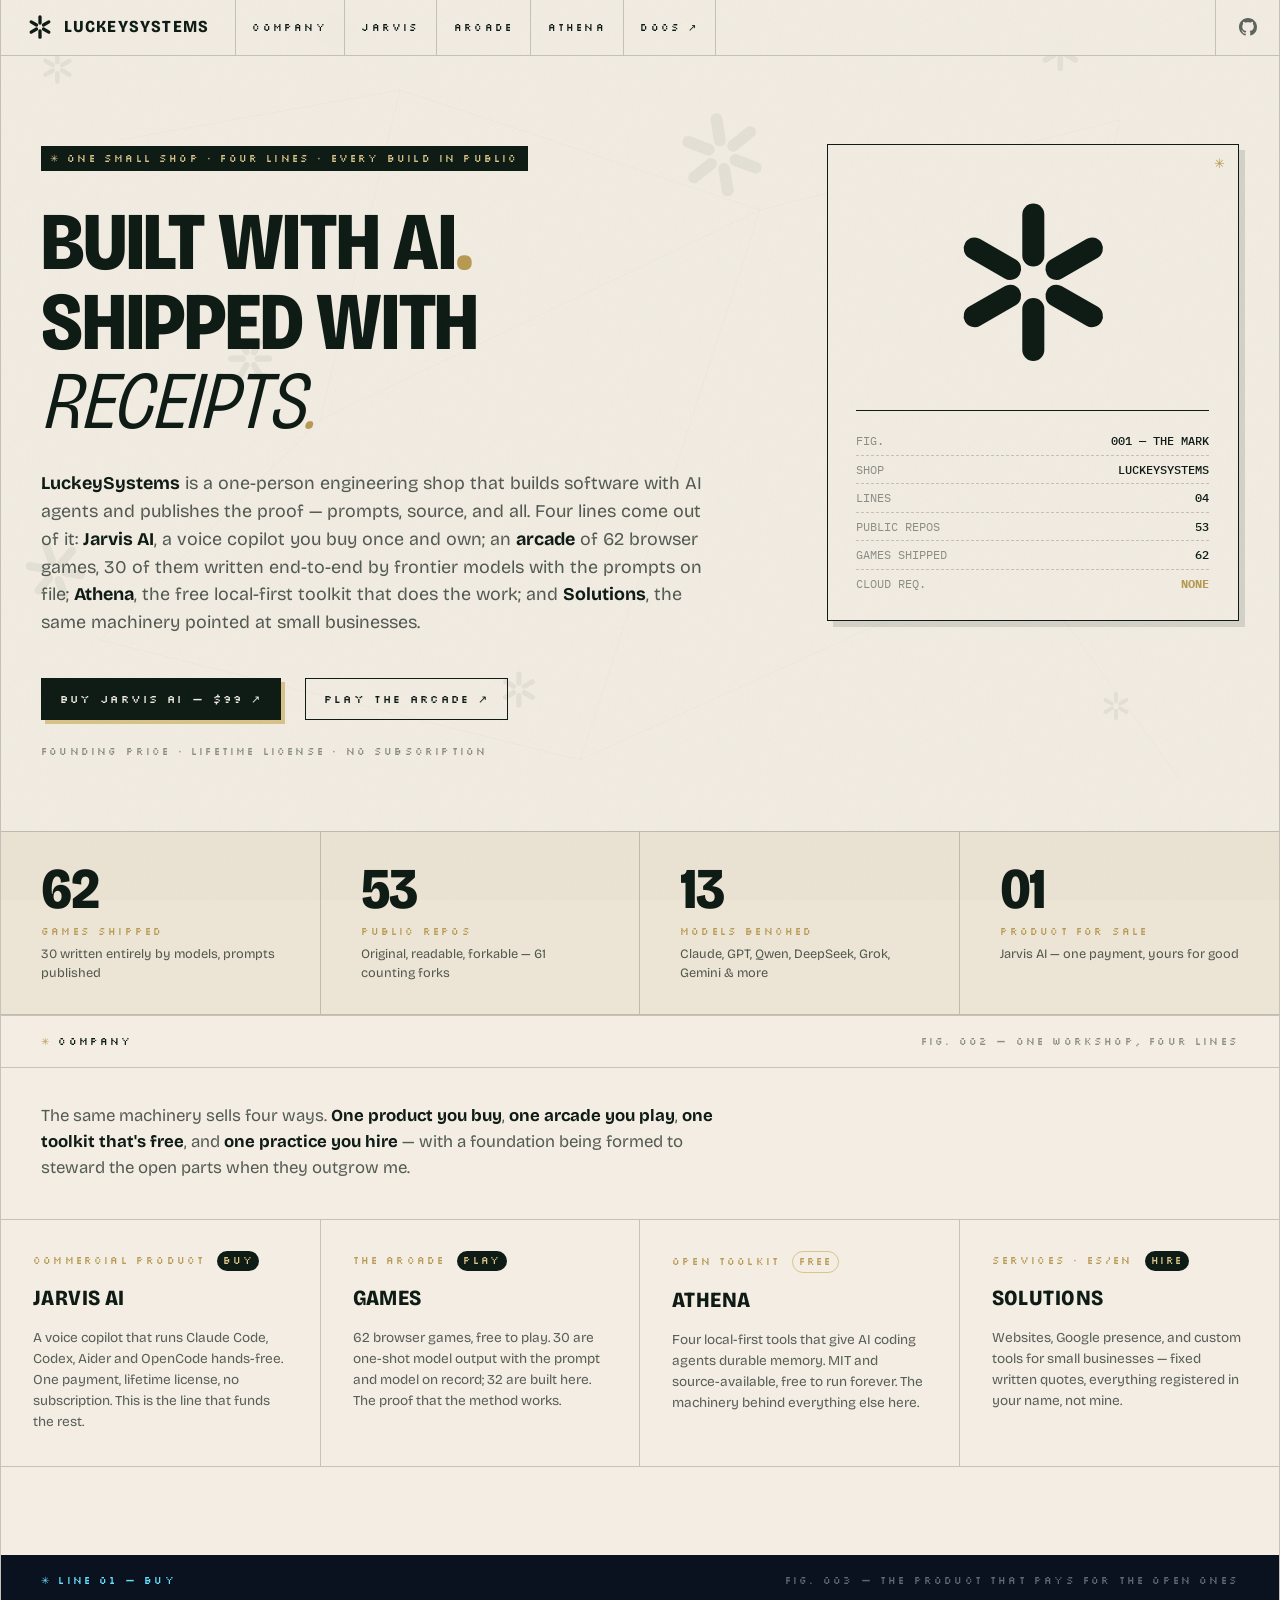
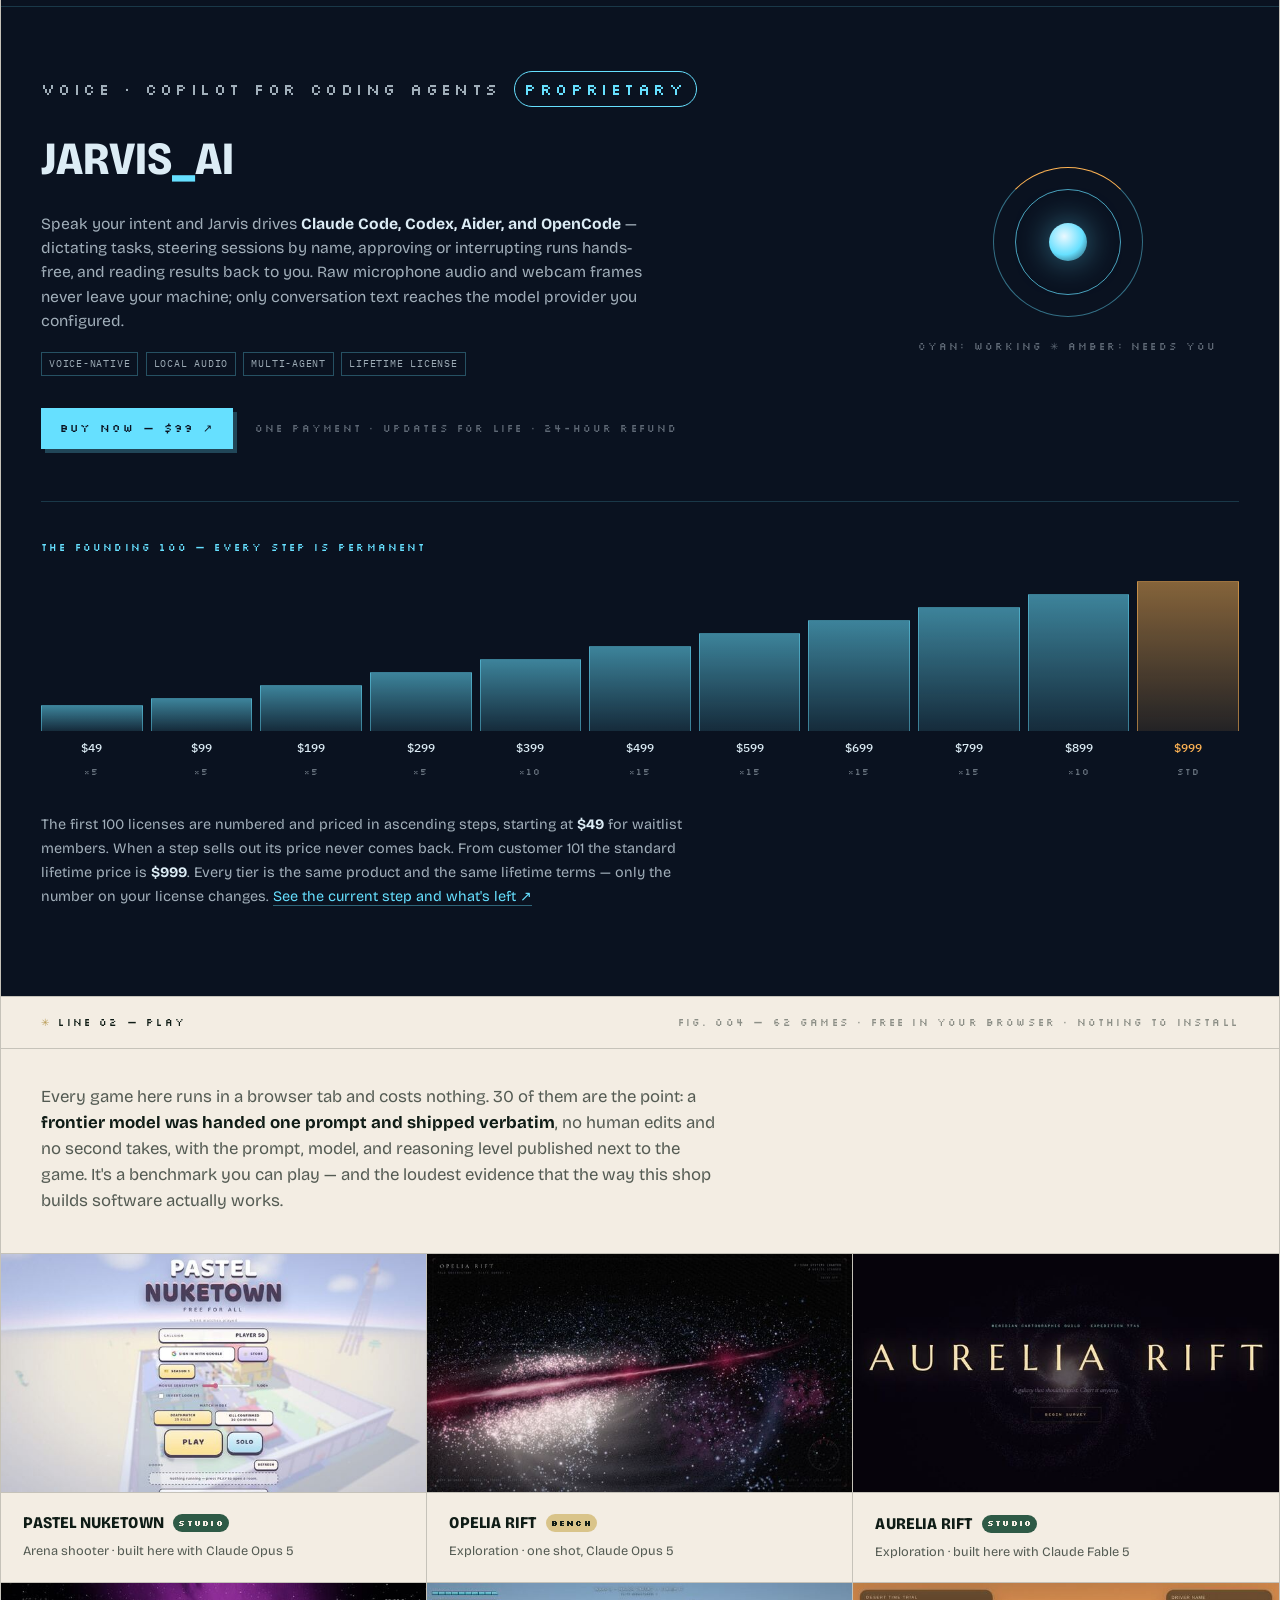
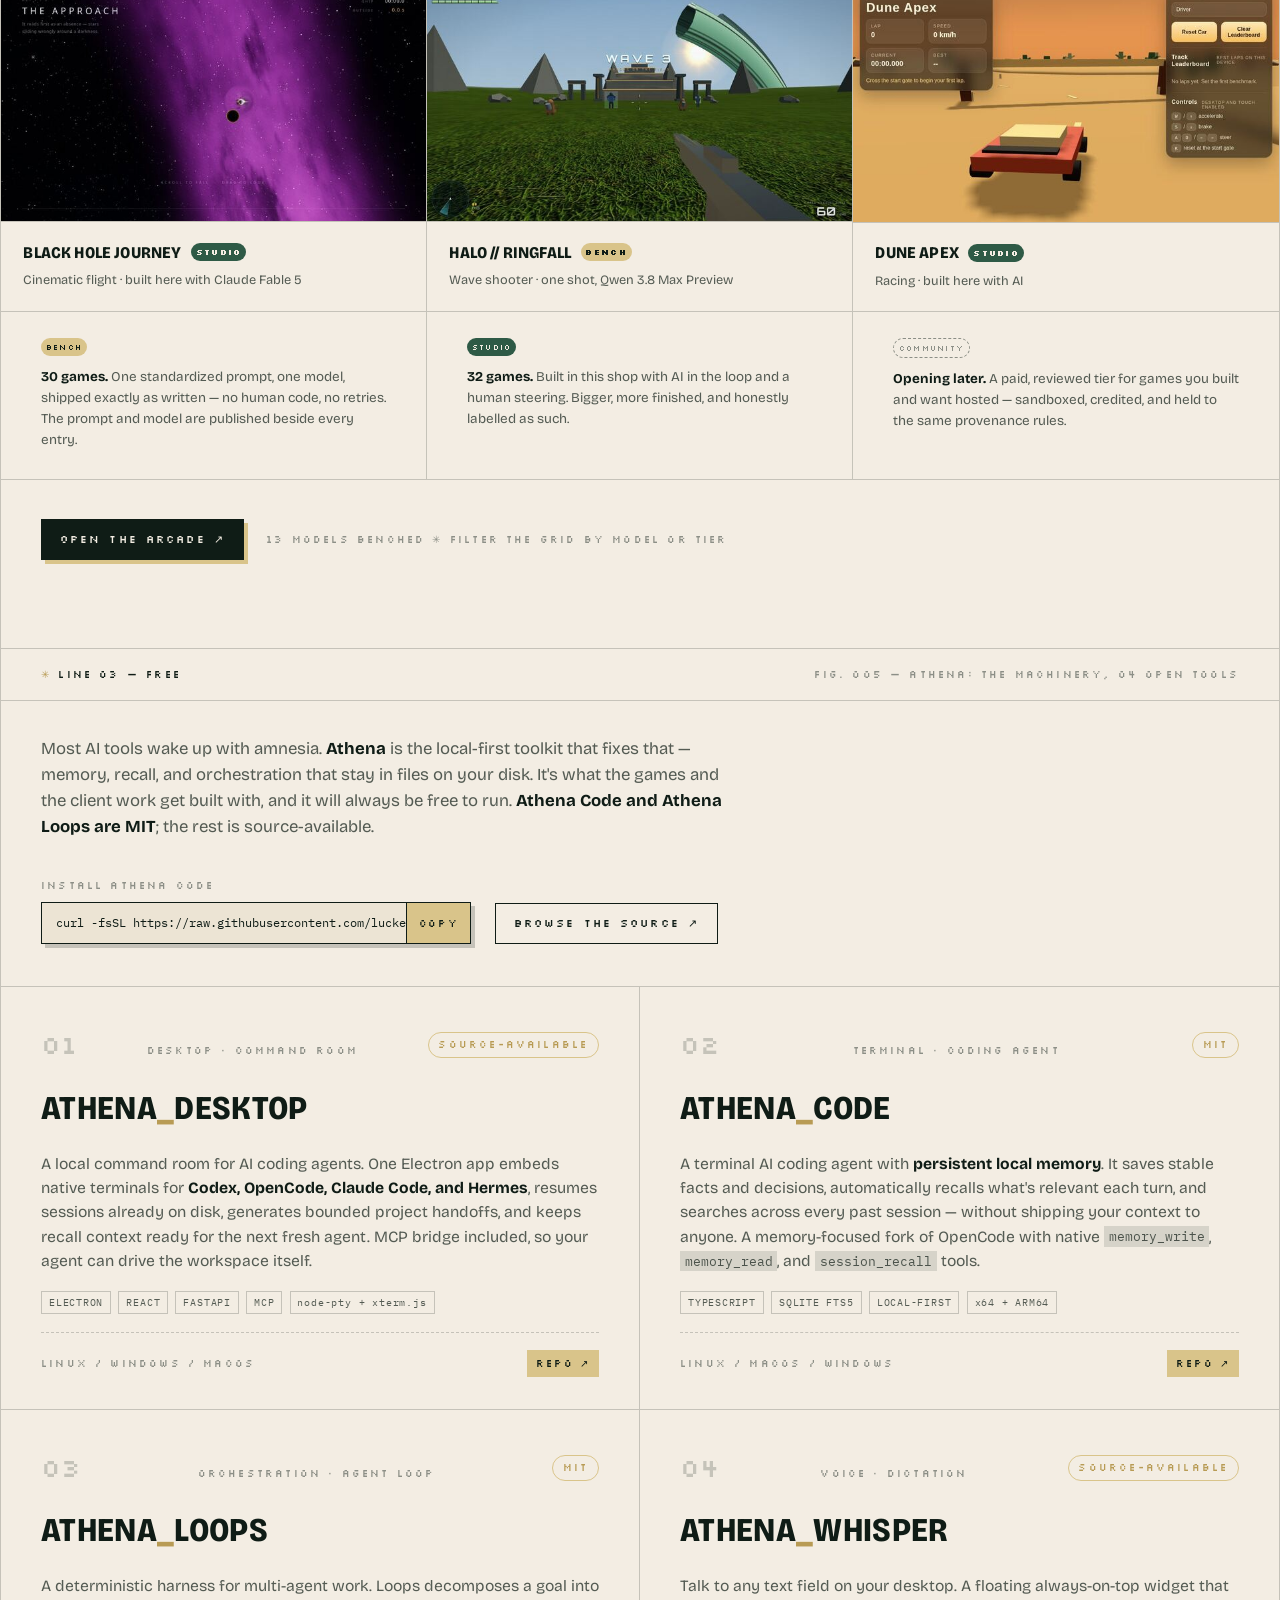
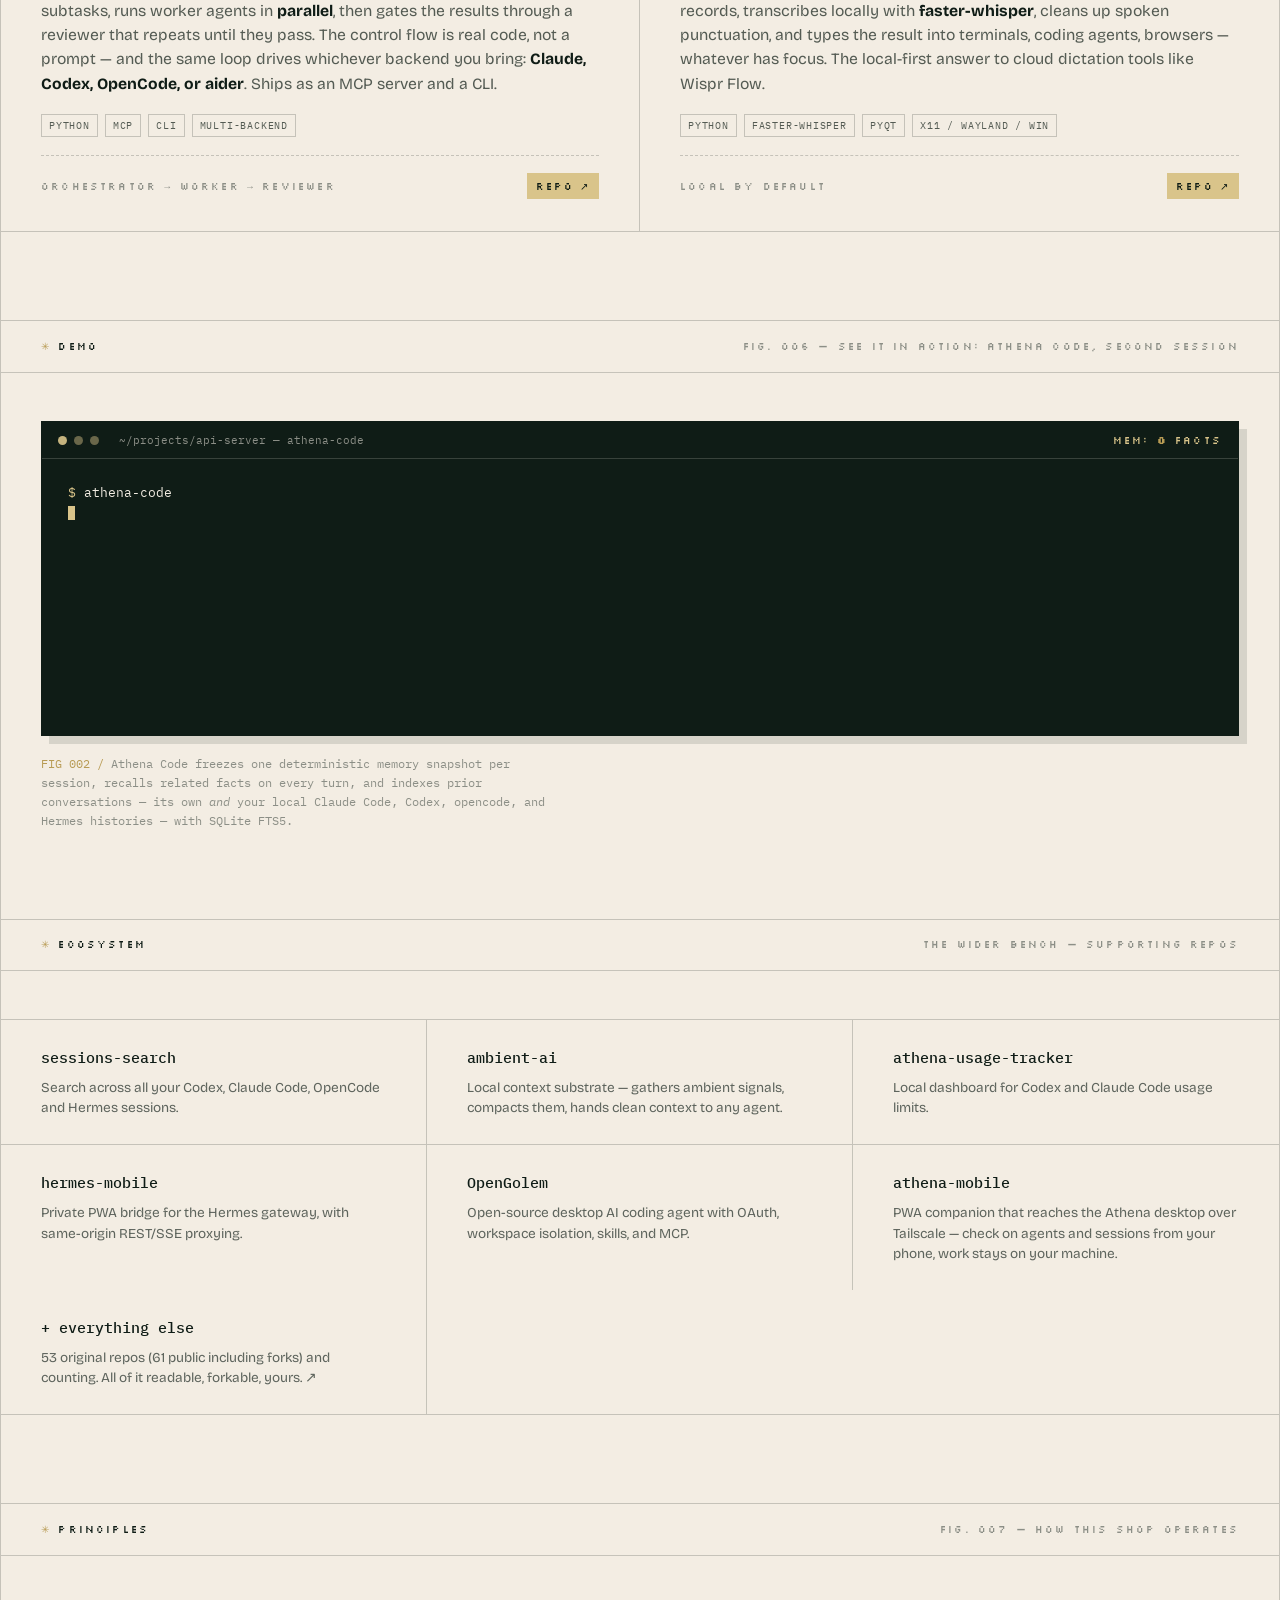
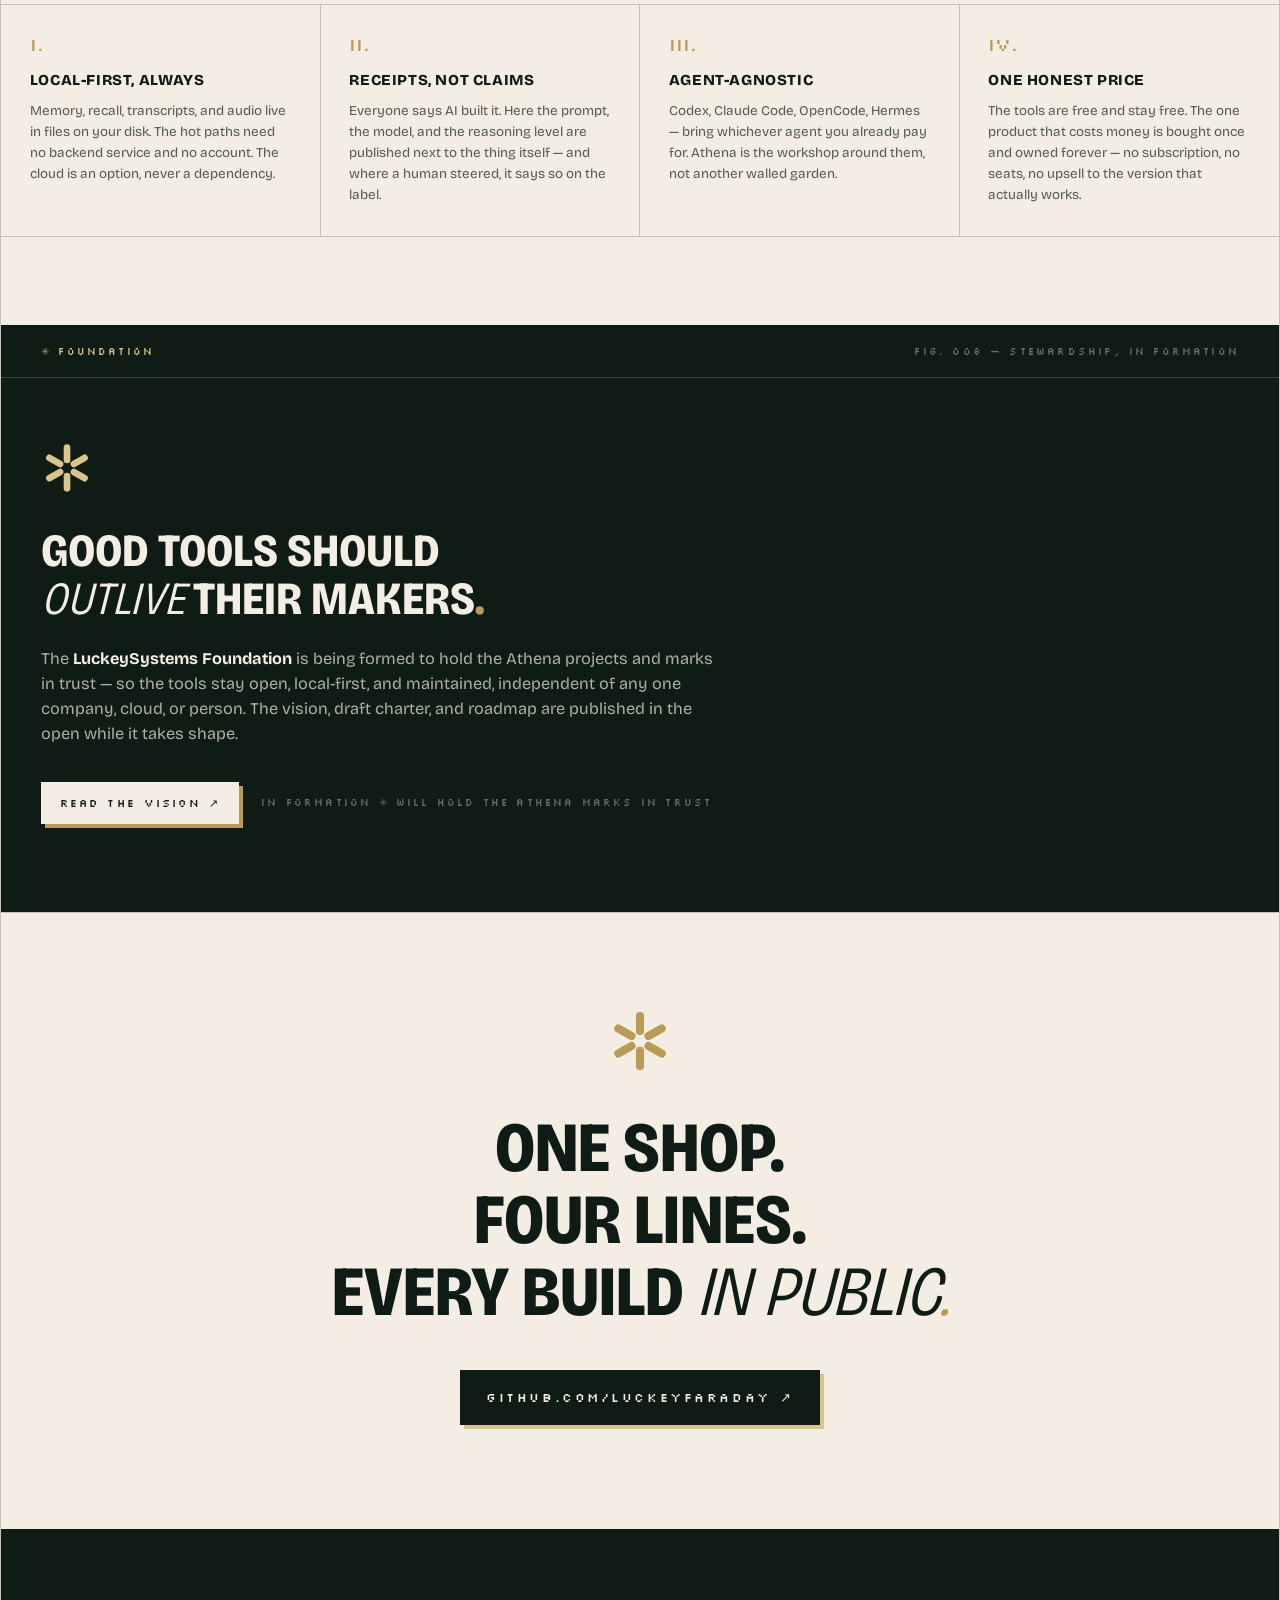
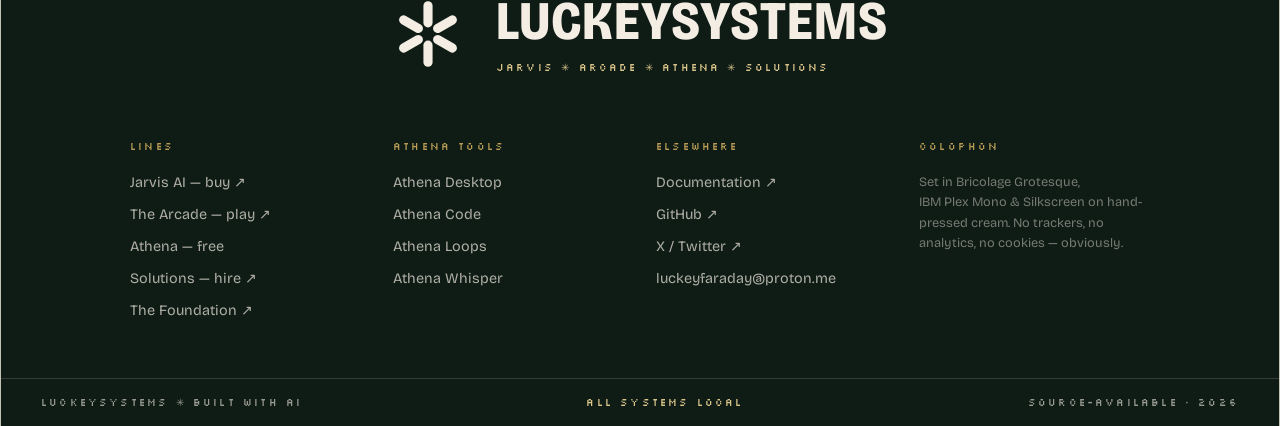
==== index.html @ 6914c490 "Lead with the real price: Jarvis CTAs now say Buy — $99 Public sales are open. The live offer-status" ====
<!doctype html>
<html lang="en">
<head>
  <meta charset="utf-8" />
  <meta name="viewport" content="width=device-width, initial-scale=1" />
  <meta name="theme-color" content="#f3ede3" />
  <title>LuckeySystems — Software Built With AI, Shipped With Receipts</title>
  <meta name="description" content="LuckeySystems is a small engineering shop that builds software with AI agents and publishes the proof. Four lines: Jarvis AI, a lifetime-licensed voice copilot for coding agents; an arcade of 62 AI-built browser games with published prompts; Athena, a free local-first toolkit that gives coding agents durable memory; and Solutions, a services practice for small businesses." />
  <link rel="canonical" href="https://luckeysystems.com/" />
  <meta property="og:title" content="LuckeySystems — Software Built With AI, Shipped With Receipts" />
  <meta property="og:description" content="One small shop, four lines: Jarvis AI (buy), an arcade of 62 AI-built games (play), the Athena toolkit (free), and Solutions (hire). Every build in public." />
  <meta property="og:type" content="website" />
  <meta property="og:url" content="https://luckeysystems.com/" />
  <meta property="og:site_name" content="LuckeySystems" />
  <meta property="og:image" content="https://luckeysystems.com/assets/og-card-v2.png" />
  <meta property="og:image:width" content="1200" />
  <meta property="og:image:height" content="630" />
  <meta property="og:image:alt" content="LuckeySystems — software built with AI, shipped with receipts." />
  <meta name="twitter:card" content="summary_large_image" />
  <meta name="twitter:title" content="LuckeySystems — Software Built With AI, Shipped With Receipts" />
  <meta name="twitter:description" content="One small shop, four lines: Jarvis AI (buy), an arcade of 62 AI-built games (play), the Athena toolkit (free), and Solutions (hire)." />
  <meta name="twitter:image" content="https://luckeysystems.com/assets/og-card-v2.png" />
  <meta name="twitter:image:alt" content="LuckeySystems — software built with AI, shipped with receipts." />
  <link rel="icon" type="image/png" sizes="32x32" href="assets/athena-icon-32.png" />
  <link rel="icon" type="image/png" sizes="128x128" href="assets/athena-icon-128.png" />
  <link rel="apple-touch-icon" href="assets/athena-app-icon.png" />
  <link rel="preconnect" href="https://fonts.googleapis.com" />
  <link rel="preconnect" href="https://fonts.gstatic.com" crossorigin />
  <link href="https://fonts.googleapis.com/css2?family=Bricolage+Grotesque:opsz,wght@12..96,300..800&family=IBM+Plex+Mono:ital,wght@0,400;0,500;1,400&family=Silkscreen:wght@400;700&display=swap" rel="stylesheet" />
  <link rel="stylesheet" href="css/style.css" />
</head>
<body>

  <!-- ============ fixed atmosphere layers ============ -->
  <div class="atmo atmo-grain" aria-hidden="true"></div>
  <div class="atmo atmo-constellation" aria-hidden="true">
    <svg viewBox="0 0 1400 900" preserveAspectRatio="xMidYMid slice">
      <g class="const-lines" stroke="currentColor" stroke-width="1" opacity=".35">
        <path d="M180 140 L460 90 L820 210 L1180 120 M460 90 L380 420 L820 210 M380 420 L160 640 L640 760 L1080 560 L1180 120 M640 760 L820 210 M1080 560 L1240 780" fill="none"/>
      </g>
      <g class="const-marks" fill="none" stroke="currentColor" stroke-linecap="round">
        <g transform="translate(180 140) scale(.16)"><use href="#ast"/></g>
        <g transform="translate(460 90) scale(.26) rotate(14)"><use href="#ast"/></g>
        <g transform="translate(820 210) scale(.42) rotate(-9)"><use href="#ast"/></g>
        <g transform="translate(1180 120) scale(.2)"><use href="#ast"/></g>
        <g transform="translate(380 420) scale(.22) rotate(30)"><use href="#ast"/></g>
        <g transform="translate(160 640) scale(.3) rotate(-20)"><use href="#ast"/></g>
        <g transform="translate(640 760) scale(.18)"><use href="#ast"/></g>
        <g transform="translate(1080 560) scale(.34) rotate(8)"><use href="#ast"/></g>
        <g transform="translate(1240 780) scale(.14)"><use href="#ast"/></g>
      </g>
    </svg>
  </div>

  <!-- shared symbol: the LuckeySystems asterisk, centered on origin -->
  <svg width="0" height="0" style="position:absolute" aria-hidden="true">
    <defs>
      <g id="ast" stroke-width="28">
        <line x1="0" y1="-34" x2="0" y2="-86"/>
        <line x1="0" y1="34" x2="0" y2="86"/>
        <line x1="29.4" y1="-17" x2="74.5" y2="-43"/>
        <line x1="29.4" y1="17" x2="74.5" y2="43"/>
        <line x1="-29.4" y1="-17" x2="-74.5" y2="-43"/>
        <line x1="-29.4" y1="17" x2="-74.5" y2="43"/>
      </g>
    </defs>
  </svg>

  <div class="frame">

    <!-- ============ header ============ -->
    <header class="site-header reveal">
      <a class="brand" href="#top" aria-label="LuckeySystems home">
        <svg class="brand-mark" viewBox="-110 -110 220 220" aria-hidden="true"><g stroke="currentColor" stroke-linecap="round"><use href="#ast"/></g></svg>
        <span class="brand-name">LUCKEYSYSTEMS</span>
      </a>
      <nav class="site-nav" id="site-nav" aria-label="Primary">
        <a href="#company"><span class="nav-label">COMPANY</span><span class="cursor" aria-hidden="true"></span></a>
        <a href="#jarvis"><span class="nav-label">JARVIS</span><span class="cursor" aria-hidden="true"></span></a>
        <a href="#arcade"><span class="nav-label">ARCADE</span><span class="cursor" aria-hidden="true"></span></a>
        <a href="#athena"><span class="nav-label">ATHENA</span><span class="cursor" aria-hidden="true"></span></a>
        <a href="https://docs.luckeysystems.com"><span class="nav-label">DOCS&nbsp;↗</span><span class="cursor" aria-hidden="true"></span></a>
      </nav>
      <div class="header-meta">
        <span class="px-label dim">BUILT WITH AI ✳ IN PUBLIC</span>
        <a class="gh-link" href="https://github.com/luckeyfaraday" target="_blank" rel="noopener" aria-label="GitHub">
          <svg viewBox="0 0 16 16" width="18" height="18" fill="currentColor" aria-hidden="true"><path d="M8 0C3.58 0 0 3.58 0 8c0 3.54 2.29 6.53 5.47 7.59.4.07.55-.17.55-.38 0-.19-.01-.82-.01-1.49-2.01.37-2.53-.49-2.69-.94-.09-.23-.48-.94-.82-1.13-.28-.15-.68-.52-.01-.53.63-.01 1.08.58 1.23.82.72 1.21 1.87.87 2.33.66.07-.52.28-.87.51-1.07-1.78-.2-3.64-.89-3.64-3.95 0-.87.31-1.59.82-2.15-.08-.2-.36-1.02.08-2.12 0 0 .67-.21 2.2.82.64-.18 1.32-.27 2-.27s1.36.09 2 .27c1.53-1.04 2.2-.82 2.2-.82.44 1.1.16 1.92.08 2.12.51.56.82 1.27.82 2.15 0 3.07-1.87 3.75-3.65 3.95.29.25.54.73.54 1.48 0 1.07-.01 1.93-.01 2.2 0 .21.15.46.55.38A8.01 8.01 0 0 0 16 8c0-4.42-3.58-8-8-8Z"/></svg>
        </a>
      </div>
      <button class="nav-toggle" aria-label="Menu" aria-expanded="false" aria-controls="site-nav">MENU</button>
    </header>

    <!-- ============ hero ============ -->
    <main id="top">
      <section class="hero">
        <div class="hero-grid">
          <div class="hero-copy">
            <p class="px-label gold-tag reveal">✳ ONE SMALL SHOP · FOUR LINES · EVERY BUILD IN PUBLIC</p>
            <h1 class="reveal d1">
              BUILT WITH AI<span class="gold">.</span><br />
              SHIPPED WITH <em>RECEIPTS<span class="gold">.</span></em>
            </h1>
            <p class="hero-sub reveal d2">
              <strong>LuckeySystems</strong> is a one-person engineering shop that builds software
              with AI agents and publishes the proof — prompts, source, and all. Four lines come
              out of it: <strong>Jarvis&nbsp;AI</strong>, a voice copilot you buy once and own;
              an <strong>arcade</strong> of 62 browser games, 30 of them written end-to-end by
              frontier models with the prompts on file; <strong>Athena</strong>, the free
              local-first toolkit that does the work; and <strong>Solutions</strong>, the same
              machinery pointed at small businesses.
            </p>
            <div class="hero-actions reveal d3">
              <a class="btn-solid" href="https://jarvis.luckeysystems.com/#founding">BUY JARVIS AI — $99&nbsp;↗</a>
              <a class="btn-ghost" href="https://games.luckeysystems.com">PLAY THE ARCADE&nbsp;↗</a>
              <span class="px-label dim hero-note">FOUNDING PRICE · LIFETIME LICENSE · NO SUBSCRIPTION</span>
            </div>
          </div>
          <div class="hero-figure reveal d2" aria-hidden="true">
            <div class="spec-plate">
              <svg class="plate-mark" viewBox="-130 -130 260 260"><g stroke="currentColor" stroke-linecap="round"><use href="#ast"/></g></svg>
              <div class="plate-rule"></div>
              <dl class="plate-data">
                <div><dt>FIG.</dt><dd>001 — THE MARK</dd></div>
                <div><dt>SHOP</dt><dd>LUCKEYSYSTEMS</dd></div>
                <div><dt>LINES</dt><dd>04</dd></div>
                <div><dt>PUBLIC REPOS</dt><dd>53</dd></div>
                <div><dt>GAMES SHIPPED</dt><dd>62</dd></div>
                <div><dt>CLOUD REQ.</dt><dd class="gold">NONE</dd></div>
              </dl>
            </div>
          </div>
        </div>
      </section>

      <!-- ============ proof strip ============ -->
      <section class="proof-strip" aria-label="LuckeySystems by the numbers">
        <div class="proof-cell">
          <span class="proof-num">62</span>
          <span class="px-label proof-label">GAMES SHIPPED</span>
          <span class="proof-sub">30 written entirely by models, prompts published</span>
        </div>
        <div class="proof-cell">
          <span class="proof-num">53</span>
          <span class="px-label proof-label">PUBLIC REPOS</span>
          <span class="proof-sub">Original, readable, forkable — 61 counting forks</span>
        </div>
        <div class="proof-cell">
          <span class="proof-num">13</span>
          <span class="px-label proof-label">MODELS BENCHED</span>
          <span class="proof-sub">Claude, GPT, Qwen, DeepSeek, Grok, Gemini &amp; more</span>
        </div>
        <div class="proof-cell">
          <span class="proof-num">01</span>
          <span class="px-label proof-label">PRODUCT FOR SALE</span>
          <span class="proof-sub">Jarvis AI — one payment, yours for good</span>
        </div>
      </section>

      <!-- ============ company: the four lines ============ -->
      <section id="company" class="section">
        <div class="section-head">
          <span class="px-label">COMPANY</span>
          <span class="px-label dim">FIG. 002 — ONE WORKSHOP, FOUR LINES</span>
        </div>
        <p class="company-lead">The same machinery sells four ways. <strong>One product you buy</strong>,
        <strong>one arcade you play</strong>, <strong>one toolkit that's free</strong>, and
        <strong>one practice you hire</strong> — with a foundation being formed to steward the open
        parts when they outgrow me.</p>
        <div class="company-grid">
          <a class="company-cell" href="#jarvis">
            <span class="px-label company-role">COMMERCIAL PRODUCT <span class="line-verb">BUY</span></span>
            <span class="company-name">JARVIS AI</span>
            <span class="company-desc">A voice copilot that runs Claude Code, Codex, Aider and OpenCode hands-free. One payment, lifetime license, no subscription. This is the line that funds the rest.</span>
          </a>
          <a class="company-cell" href="#arcade">
            <span class="px-label company-role">THE ARCADE <span class="line-verb">PLAY</span></span>
            <span class="company-name">GAMES</span>
            <span class="company-desc">62 browser games, free to play. 30 are one-shot model output with the prompt and model on record; 32 are built here. The proof that the method works.</span>
          </a>
          <a class="company-cell" href="#athena">
            <span class="px-label company-role">OPEN TOOLKIT <span class="line-verb free">FREE</span></span>
            <span class="company-name">ATHENA</span>
            <span class="company-desc">Four local-first tools that give AI coding agents durable memory. MIT and source-available, free to run forever. The machinery behind everything else here.</span>
          </a>
          <a class="company-cell" href="https://solutions.luckeysystems.com/en/">
            <span class="px-label company-role">SERVICES · ES/EN <span class="line-verb">HIRE</span></span>
            <span class="company-name">SOLUTIONS</span>
            <span class="company-desc">Websites, Google presence, and custom tools for small businesses — fixed written quotes, everything registered in your name, not mine.</span>
          </a>
        </div>
      </section>

      <!-- ============ jarvis: the commercial line ============ -->
      <section id="jarvis" class="section jarvis-band">
        <div class="section-head">
          <span class="px-label">LINE 01 — BUY</span>
          <span class="px-label dim">FIG. 003 — THE PRODUCT THAT PAYS FOR THE OPEN ONES</span>
        </div>
        <div class="jarvis-inner">
          <div class="jarvis-copy">
            <p class="px-label jarvis-kind">VOICE · COPILOT FOR CODING AGENTS <span class="jarvis-badge">PROPRIETARY</span></p>
            <h2>JARVIS<span class="jarvis-accent">_</span>AI</h2>
            <p>Speak your intent and Jarvis drives <b>Claude Code, Codex, Aider, and OpenCode</b> —
            dictating tasks, steering sessions by name, approving or interrupting runs hands-free,
            and reading results back to you. Raw microphone audio and webcam frames never leave
            your machine; only conversation text reaches the model provider you configured.</p>
            <ul class="p-tags jarvis-tags">
              <li>VOICE-NATIVE</li><li>LOCAL AUDIO</li><li>MULTI-AGENT</li><li>LIFETIME LICENSE</li>
            </ul>
            <div class="jarvis-actions">
              <a class="btn-solid jarvis-btn" href="https://jarvis.luckeysystems.com/#founding">BUY NOW — $99&nbsp;↗</a>
              <span class="px-label dim">ONE PAYMENT · UPDATES FOR LIFE · 24-HOUR REFUND</span>
            </div>
          </div>
          <div class="jarvis-figure" aria-hidden="true">
            <div class="jarvis-orb">
              <span class="jarvis-ring r1"></span>
              <span class="jarvis-ring r2"></span>
              <span class="jarvis-core"></span>
            </div>
            <p class="px-label jarvis-hud-label">CYAN: WORKING ✳ AMBER: NEEDS YOU</p>
          </div>
        </div>

        <div class="ladder-block">
          <p class="px-label ladder-title">THE FOUNDING 100 — EVERY STEP IS PERMANENT</p>
          <div class="ladder" aria-hidden="true">
            <div class="ladder-step"><span class="ladder-bar" style="--p:26px"></span><span class="ladder-price">$49</span><span class="ladder-units">×5</span></div>
            <div class="ladder-step"><span class="ladder-bar" style="--p:33px"></span><span class="ladder-price">$99</span><span class="ladder-units">×5</span></div>
            <div class="ladder-step"><span class="ladder-bar" style="--p:46px"></span><span class="ladder-price">$199</span><span class="ladder-units">×5</span></div>
            <div class="ladder-step"><span class="ladder-bar" style="--p:59px"></span><span class="ladder-price">$299</span><span class="ladder-units">×5</span></div>
            <div class="ladder-step"><span class="ladder-bar" style="--p:72px"></span><span class="ladder-price">$399</span><span class="ladder-units">×10</span></div>
            <div class="ladder-step"><span class="ladder-bar" style="--p:85px"></span><span class="ladder-price">$499</span><span class="ladder-units">×15</span></div>
            <div class="ladder-step"><span class="ladder-bar" style="--p:98px"></span><span class="ladder-price">$599</span><span class="ladder-units">×15</span></div>
            <div class="ladder-step"><span class="ladder-bar" style="--p:111px"></span><span class="ladder-price">$699</span><span class="ladder-units">×15</span></div>
            <div class="ladder-step"><span class="ladder-bar" style="--p:124px"></span><span class="ladder-price">$799</span><span class="ladder-units">×15</span></div>
            <div class="ladder-step"><span class="ladder-bar" style="--p:137px"></span><span class="ladder-price">$899</span><span class="ladder-units">×10</span></div>
            <div class="ladder-step std"><span class="ladder-bar" style="--p:150px"></span><span class="ladder-price">$999</span><span class="ladder-units">STD</span></div>
          </div>
          <p class="ladder-note">The first 100 licenses are numbered and priced in ascending steps,
          starting at <b>$49</b> for waitlist members. When a step sells out its price never comes
          back. From customer 101 the standard lifetime price is <b>$999</b>. Every tier is the same
          product and the same lifetime terms — only the number on your license changes.
          <a href="https://jarvis.luckeysystems.com/#founding">See the current step and what's left ↗</a></p>
        </div>
      </section>

      <!-- ============ arcade ============ -->
      <section id="arcade" class="section">
        <div class="section-head">
          <span class="px-label">LINE 02 — PLAY</span>
          <span class="px-label dim">FIG. 004 — 62 GAMES · FREE IN YOUR BROWSER · NOTHING TO INSTALL</span>
        </div>
        <p class="company-lead">Every game here runs in a browser tab and costs nothing. 30 of them
        are the point: a <strong>frontier model was handed one prompt and shipped verbatim</strong>,
        no human edits and no second takes, with the prompt, model, and reasoning level published
        next to the game. It's a benchmark you can play — and the loudest evidence that the way this
        shop builds software actually works.</p>

        <div class="arcade-grid">
          <a class="arcade-cell" href="https://games.luckeysystems.com/games/pastel-nuketown/index.html">
            <img src="assets/arcade/pastel-nuketown.jpg" width="640" height="360" loading="lazy" decoding="async" alt="Pastel Nuketown — a pastel-coloured arena shooter map" />
            <span class="arcade-meta">
              <span class="arcade-title">PASTEL NUKETOWN <span class="tier-pill studio">STUDIO</span></span>
              <span class="arcade-by">Arena shooter · built here with Claude Opus 5</span>
            </span>
          </a>
          <a class="arcade-cell" href="https://games.luckeysystems.com/games/opelia-rift/index.html">
            <img src="assets/arcade/opelia-rift.jpg" width="640" height="360" loading="lazy" decoding="async" alt="Opelia Rift — an exploration game generated by Claude Opus 5" />
            <span class="arcade-meta">
              <span class="arcade-title">OPELIA RIFT <span class="tier-pill bench">BENCH</span></span>
              <span class="arcade-by">Exploration · one shot, Claude Opus 5</span>
            </span>
          </a>
          <a class="arcade-cell" href="https://games.luckeysystems.com/games/aurelia-rift/index.html">
            <img src="assets/arcade/aurelia-rift.jpg" width="640" height="360" loading="lazy" decoding="async" alt="Aurelia Rift: a spiral galaxy of points with a warm current running through it" />
            <span class="arcade-meta">
              <span class="arcade-title">AURELIA RIFT <span class="tier-pill studio">STUDIO</span></span>
              <span class="arcade-by">Exploration · built here with Claude Fable 5</span>
            </span>
          </a>
          <a class="arcade-cell" href="https://games.luckeysystems.com/games/black-hole/index.html">
            <img src="assets/arcade/black-hole.jpg" width="640" height="360" loading="lazy" decoding="async" alt="Black Hole Journey — a cinematic flight through a black hole" />
            <span class="arcade-meta">
              <span class="arcade-title">BLACK HOLE JOURNEY <span class="tier-pill studio">STUDIO</span></span>
              <span class="arcade-by">Cinematic flight · built here with Claude Fable 5</span>
            </span>
          </a>
          <a class="arcade-cell" href="https://games.luckeysystems.com/games/halo-ringfall/index.html">
            <img src="assets/arcade/halo-ringfall.jpg" width="640" height="360" loading="lazy" decoding="async" alt="Halo Ringfall — a wave shooter generated by Qwen 3.8 Max Preview" />
            <span class="arcade-meta">
              <span class="arcade-title">HALO // RINGFALL <span class="tier-pill bench">BENCH</span></span>
              <span class="arcade-by">Wave shooter · one shot, Qwen 3.8 Max Preview</span>
            </span>
          </a>
          <a class="arcade-cell" href="https://games.luckeysystems.com/games/dune-apex/index.html">
            <img src="assets/arcade/dune-apex.jpg" width="640" height="360" loading="lazy" decoding="async" alt="Dune Apex — a desert racing game" />
            <span class="arcade-meta">
              <span class="arcade-title">DUNE APEX <span class="tier-pill studio">STUDIO</span></span>
              <span class="arcade-by">Racing · built here with AI</span>
            </span>
          </a>
        </div>

        <div class="arcade-legend">
          <div class="legend-item">
            <span class="tier-pill bench">BENCH</span>
            <p><b>30 games.</b> One standardized prompt, one model, shipped exactly as written —
            no human code, no retries. The prompt and model are published beside every entry.</p>
          </div>
          <div class="legend-item">
            <span class="tier-pill studio">STUDIO</span>
            <p><b>32 games.</b> Built in this shop with AI in the loop and a human steering.
            Bigger, more finished, and honestly labelled as such.</p>
          </div>
          <div class="legend-item">
            <span class="tier-pill community">COMMUNITY</span>
            <p><b>Opening later.</b> A paid, reviewed tier for games you built and want hosted —
            sandboxed, credited, and held to the same provenance rules.</p>
          </div>
        </div>

        <div class="arcade-actions">
          <a class="btn-solid" href="https://games.luckeysystems.com">OPEN THE ARCADE&nbsp;↗</a>
          <span class="px-label dim">13 MODELS BENCHED ✳ FILTER THE GRID BY MODEL OR TIER</span>
        </div>
      </section>

      <!-- ============ athena: the open toolkit ============ -->
      <section id="athena" class="section">
        <div class="section-head">
          <span class="px-label">LINE 03 — FREE</span>
          <span class="px-label dim">FIG. 005 — ATHENA: THE MACHINERY, 04 OPEN TOOLS</span>
        </div>
        <p class="company-lead">Most AI tools wake up with amnesia. <strong>Athena</strong> is the
        local-first toolkit that fixes that — memory, recall, and orchestration that stay in files on
        your disk. It's what the games and the client work get built with, and it will always be free
        to run. <strong>Athena Code and Athena Loops are MIT</strong>; the rest is source-available.</p>

        <div class="athena-install">
          <div class="install-block">
            <span class="px-label dim">INSTALL ATHENA CODE</span>
            <div class="install-row">
              <code id="install-cmd">curl -fsSL https://raw.githubusercontent.com/luckeyfaraday/athena-code/main/scripts/install.sh | bash</code>
              <button class="copy-btn" data-copy="#install-cmd" aria-label="Copy install command">COPY</button>
            </div>
          </div>
          <a class="btn-ghost" href="https://github.com/luckeyfaraday" target="_blank" rel="noopener">BROWSE THE SOURCE&nbsp;↗</a>
        </div>

        <div class="product-grid">

          <article class="product">
            <header>
              <span class="p-num">01</span>
              <span class="px-label p-kind">DESKTOP · COMMAND ROOM</span>
              <span class="px-label p-badge">SOURCE-AVAILABLE</span>
            </header>
            <h3>ATHENA<span class="gold">_</span>DESKTOP</h3>
            <p>A local command room for AI coding agents. One Electron app embeds native
            terminals for <b>Codex, OpenCode, Claude Code, and Hermes</b>, resumes sessions
            already on disk, generates bounded project handoffs, and keeps recall context
            ready for the next fresh agent. MCP bridge included, so your agent can drive
            the workspace itself.</p>
            <ul class="p-tags">
              <li>ELECTRON</li><li>REACT</li><li>FASTAPI</li><li>MCP</li><li>node-pty + xterm.js</li>
            </ul>
            <footer>
              <span class="px-label dim">LINUX / WINDOWS / MACOS</span>
              <a href="https://github.com/luckeyfaraday/Athena" target="_blank" rel="noopener">REPO&nbsp;↗</a>
            </footer>
          </article>

          <article class="product">
            <header>
              <span class="p-num">02</span>
              <span class="px-label p-kind">TERMINAL · CODING AGENT</span>
              <span class="px-label p-badge">MIT</span>
            </header>
            <h3>ATHENA<span class="gold">_</span>CODE</h3>
            <p>A terminal AI coding agent with <b>persistent local memory</b>. It saves stable
            facts and decisions, automatically recalls what's relevant each turn, and
            searches across every past session — without shipping your context to anyone.
            A memory-focused fork of OpenCode with native <code>memory_write</code>,
            <code>memory_read</code>, and <code>session_recall</code> tools.</p>
            <ul class="p-tags">
              <li>TYPESCRIPT</li><li>SQLITE FTS5</li><li>LOCAL-FIRST</li><li>x64 + ARM64</li>
            </ul>
            <footer>
              <span class="px-label dim">LINUX / MACOS / WINDOWS</span>
              <a href="https://github.com/luckeyfaraday/athena-code" target="_blank" rel="noopener">REPO&nbsp;↗</a>
            </footer>
          </article>

          <article class="product">
            <header>
              <span class="p-num">03</span>
              <span class="px-label p-kind">ORCHESTRATION · AGENT LOOP</span>
              <span class="px-label p-badge">MIT</span>
            </header>
            <h3>ATHENA<span class="gold">_</span>LOOPS</h3>
            <p>A deterministic harness for multi-agent work. Loops decomposes a goal into
            subtasks, runs worker agents in <b>parallel</b>, then gates the results through a
            reviewer that repeats until they pass. The control flow is real code, not a
            prompt — and the same loop drives whichever backend you bring: <b>Claude, Codex,
            OpenCode, or aider</b>. Ships as an MCP server and a CLI.</p>
            <ul class="p-tags">
              <li>PYTHON</li><li>MCP</li><li>CLI</li><li>MULTI-BACKEND</li>
            </ul>
            <footer>
              <span class="px-label dim">ORCHESTRATOR → WORKER → REVIEWER</span>
              <a href="https://github.com/luckeyfaraday/athena-loops" target="_blank" rel="noopener">REPO&nbsp;↗</a>
            </footer>
          </article>

          <article class="product">
            <header>
              <span class="p-num">04</span>
              <span class="px-label p-kind">VOICE · DICTATION</span>
              <span class="px-label p-badge">SOURCE-AVAILABLE</span>
            </header>
            <h3>ATHENA<span class="gold">_</span>WHISPER</h3>
            <p>Talk to any text field on your desktop. A floating always-on-top widget that
            records, transcribes locally with <b>faster-whisper</b>, cleans up spoken
            punctuation, and types the result into terminals, coding agents, browsers —
            whatever has focus. The local-first answer to cloud dictation tools like
            Wispr Flow.</p>
            <ul class="p-tags">
              <li>PYTHON</li><li>FASTER-WHISPER</li><li>PYQT</li><li>X11 / WAYLAND / WIN</li>
            </ul>
            <footer>
              <span class="px-label dim">LOCAL BY DEFAULT</span>
              <a href="https://github.com/luckeyfaraday/athena-whisper" target="_blank" rel="noopener">REPO&nbsp;↗</a>
            </footer>
          </article>

        </div>
      </section>

      <!-- ============ terminal demo ============ -->
      <section id="action" class="section">
        <div class="section-head">
          <span class="px-label">DEMO</span>
          <span class="px-label dim">FIG. 006 — SEE IT IN ACTION: ATHENA CODE, SECOND SESSION</span>
        </div>
        <div class="terminal" data-terminal>
          <div class="terminal-bar">
            <span class="t-dot"></span><span class="t-dot"></span><span class="t-dot"></span>
            <span class="t-title">~/projects/api-server — athena-code</span>
            <span class="t-mem px-label">MEM: <b data-memcount>0</b> FACTS</span>
          </div>
          <pre class="terminal-body" data-screen aria-live="off"></pre>
        </div>
        <p class="caption">Athena Code freezes one deterministic memory snapshot per session, recalls related
        facts on every turn, and indexes prior conversations — its own <em>and</em> your local Claude Code,
        Codex, opencode, and Hermes histories — with SQLite FTS5.</p>
      </section>

      <!-- ============ ecosystem ============ -->
      <section id="ecosystem" class="section">
        <div class="section-head">
          <span class="px-label">ECOSYSTEM</span>
          <span class="px-label dim">THE WIDER BENCH — SUPPORTING REPOS</span>
        </div>
        <div class="eco-grid">
          <a class="eco-cell" href="https://github.com/luckeyfaraday/sessions-search" target="_blank" rel="noopener">
            <span class="eco-name">sessions-search</span>
            <span class="eco-desc">Search across all your Codex, Claude Code, OpenCode and Hermes sessions.</span>
          </a>
          <a class="eco-cell" href="https://github.com/luckeyfaraday/ambient-ai" target="_blank" rel="noopener">
            <span class="eco-name">ambient-ai</span>
            <span class="eco-desc">Local context substrate — gathers ambient signals, compacts them, hands clean context to any agent.</span>
          </a>
          <a class="eco-cell" href="https://github.com/luckeyfaraday/athena-usage-tracker" target="_blank" rel="noopener">
            <span class="eco-name">athena-usage-tracker</span>
            <span class="eco-desc">Local dashboard for Codex and Claude Code usage limits.</span>
          </a>
          <a class="eco-cell" href="https://github.com/luckeyfaraday/hermes-mobile" target="_blank" rel="noopener">
            <span class="eco-name">hermes-mobile</span>
            <span class="eco-desc">Private PWA bridge for the Hermes gateway, with same-origin REST/SSE proxying.</span>
          </a>
          <a class="eco-cell" href="https://github.com/luckeyfaraday/OpenGolem" target="_blank" rel="noopener">
            <span class="eco-name">OpenGolem</span>
            <span class="eco-desc">Open-source desktop AI coding agent with OAuth, workspace isolation, skills, and MCP.</span>
          </a>
          <a class="eco-cell" href="https://github.com/luckeyfaraday/athena-mobile" target="_blank" rel="noopener">
            <span class="eco-name">athena-mobile</span>
            <span class="eco-desc">PWA companion that reaches the Athena desktop over Tailscale — check on agents and sessions from your phone, work stays on your machine.</span>
          </a>
          <a class="eco-cell" href="https://github.com/luckeyfaraday?tab=repositories" target="_blank" rel="noopener">
            <span class="eco-name">+ everything else</span>
            <span class="eco-desc">53 original repos (61 public including forks) and counting. All of it readable, forkable, yours. ↗</span>
          </a>
        </div>
      </section>

      <!-- ============ principles ============ -->
      <section id="principles" class="section">
        <div class="section-head">
          <span class="px-label">PRINCIPLES</span>
          <span class="px-label dim">FIG. 007 — HOW THIS SHOP OPERATES</span>
        </div>
        <div class="principles">
          <div class="principle">
            <span class="pr-num">I.</span>
            <h4>LOCAL-FIRST, ALWAYS</h4>
            <p>Memory, recall, transcripts, and audio live in files on your disk. The hot
            paths need no backend service and no account. The cloud is an option, never
            a dependency.</p>
          </div>
          <div class="principle">
            <span class="pr-num">II.</span>
            <h4>RECEIPTS, NOT CLAIMS</h4>
            <p>Everyone says AI built it. Here the prompt, the model, and the reasoning level
            are published next to the thing itself — and where a human steered, it says so
            on the label.</p>
          </div>
          <div class="principle">
            <span class="pr-num">III.</span>
            <h4>AGENT-AGNOSTIC</h4>
            <p>Codex, Claude Code, OpenCode, Hermes — bring whichever agent you already
            pay for. Athena is the workshop around them, not another walled garden.</p>
          </div>
          <div class="principle">
            <span class="pr-num">IV.</span>
            <h4>ONE HONEST PRICE</h4>
            <p>The tools are free and stay free. The one product that costs money is bought
            once and owned forever — no subscription, no seats, no upsell to the version
            that actually works.</p>
          </div>
        </div>
      </section>

      <!-- ============ foundation ============ -->
      <section id="foundation" class="section foundation">
        <div class="section-head">
          <span class="px-label">FOUNDATION</span>
          <span class="px-label dim">FIG. 008 — STEWARDSHIP, IN FORMATION</span>
        </div>
        <div class="foundation-inner foundation-teaser">
          <div class="foundation-lead">
            <svg class="foundation-mark" viewBox="-110 -110 220 220" aria-hidden="true"><g stroke="currentColor" stroke-linecap="round"><use href="#ast"/></g></svg>
            <h2>GOOD TOOLS SHOULD <em>OUTLIVE</em> THEIR MAKERS<span class="gold">.</span></h2>
            <p>The <strong>LuckeySystems Foundation</strong> is being formed to hold the Athena
            projects and marks in trust — so the tools stay open, local-first, and maintained,
            independent of any one company, cloud, or person. The vision, draft charter, and
            roadmap are published in the open while it takes shape.</p>
            <div class="foundation-actions">
              <a class="btn-solid invert" href="https://foundation.luckeysystems.com">READ THE VISION&nbsp;↗</a>
              <span class="px-label foundation-seal">IN FORMATION ✳ WILL HOLD THE ATHENA MARKS IN TRUST</span>
            </div>
          </div>
        </div>
      </section>

      <!-- ============ closing CTA ============ -->
      <section class="closing">
        <svg class="closing-mark spin-slow" viewBox="-110 -110 220 220" aria-hidden="true"><g stroke="currentColor" stroke-linecap="round"><use href="#ast"/></g></svg>
        <h2>ONE SHOP.<br/>FOUR LINES.<br/>EVERY BUILD <em>IN PUBLIC<span class="gold">.</span></em></h2>
        <a class="btn-solid big" href="https://github.com/luckeyfaraday" target="_blank" rel="noopener">GITHUB.COM/LUCKEYFARADAY&nbsp;↗</a>
      </section>
    </main>

    <!-- ============ footer ============ -->
    <footer class="site-footer">
      <div class="footer-lockup">
        <svg class="footer-mark" viewBox="-110 -110 220 220" aria-hidden="true"><g stroke="currentColor" stroke-linecap="round"><use href="#ast"/></g></svg>
        <div class="footer-word-block">
          <span class="footer-wordmark">LUCKEYSYSTEMS</span>
          <span class="px-label footer-tagline">JARVIS ✳ ARCADE ✳ ATHENA ✳ SOLUTIONS</span>
        </div>
      </div>
      <div class="footer-cols">
        <div class="footer-col">
          <span class="px-label gold">LINES</span>
          <a href="https://jarvis.luckeysystems.com">Jarvis AI — buy ↗</a>
          <a href="https://games.luckeysystems.com">The Arcade — play ↗</a>
          <a href="#athena">Athena — free</a>
          <a href="https://solutions.luckeysystems.com/en/">Solutions — hire ↗</a>
          <a href="https://foundation.luckeysystems.com">The Foundation ↗</a>
        </div>
        <div class="footer-col">
          <span class="px-label gold">ATHENA TOOLS</span>
          <a href="https://github.com/luckeyfaraday/Athena" target="_blank" rel="noopener">Athena Desktop</a>
          <a href="https://github.com/luckeyfaraday/athena-code" target="_blank" rel="noopener">Athena Code</a>
          <a href="https://github.com/luckeyfaraday/athena-loops" target="_blank" rel="noopener">Athena Loops</a>
          <a href="https://github.com/luckeyfaraday/athena-whisper" target="_blank" rel="noopener">Athena Whisper</a>
        </div>
        <div class="footer-col">
          <span class="px-label gold">ELSEWHERE</span>
          <a href="https://docs.luckeysystems.com">Documentation ↗</a>
          <a href="https://github.com/luckeyfaraday" target="_blank" rel="noopener">GitHub ↗</a>
          <a href="https://x.com/luckeyfaraday" target="_blank" rel="noopener">X / Twitter ↗</a>
          <a href="mailto:luckeyfaraday@proton.me">luckeyfaraday@proton.me</a>
        </div>
        <div class="footer-col footer-note">
          <span class="px-label gold">COLOPHON</span>
          <p>Set in Bricolage Grotesque, IBM&nbsp;Plex&nbsp;Mono &amp; Silkscreen on
          hand-pressed cream. No trackers, no analytics, no cookies — obviously.</p>
        </div>
      </div>
      <div class="footer-base">
        <span class="px-label">LUCKEYSYSTEMS ✳ BUILT WITH AI</span>
        <span class="px-label dim" data-status>ALL SYSTEMS LOCAL</span>
        <span class="px-label">SOURCE-AVAILABLE · 2026</span>
      </div>
    </footer>

  </div>

  <script src="js/main.js"></script>
</body>
</html>
---- css/style.css ----
/* ============================================================
   ATHENA / LUCKEYSYSTEMS — "engineer's field manual"
   cream paper · forest-green ink · one gold accent
   ============================================================ */

:root {
  --paper: #f3ede3;
  --paper-deep: #ece4d4;
  --ink: #0f1c16;
  --ink-70: rgba(15, 28, 22, 0.70);
  --ink-45: rgba(15, 28, 22, 0.45);
  --ink-20: rgba(15, 28, 22, 0.20);
  --ink-12: rgba(15, 28, 22, 0.12);
  --gold: #d9c48a;
  --gold-deep: #b89b54;
  --green-mid: #2e5a46;
  --hairline: 1px solid var(--ink-20);

  --font-display: "Bricolage Grotesque", "Helvetica Neue", sans-serif;
  --font-mono: "IBM Plex Mono", ui-monospace, monospace;
  --font-px: "Silkscreen", monospace;
}

* { margin: 0; padding: 0; box-sizing: border-box; }

html { scroll-behavior: smooth; }

body {
  background: var(--paper);
  color: var(--ink);
  font-family: var(--font-display);
  font-size: 17px;
  line-height: 1.55;
  -webkit-font-smoothing: antialiased;
  overflow-x: hidden;
}

::selection { background: var(--gold); color: var(--ink); }

::-webkit-scrollbar { width: 10px; }
::-webkit-scrollbar-track { background: var(--paper-deep); }
::-webkit-scrollbar-thumb { background: var(--ink); border: 2px solid var(--paper-deep); }

/* ---------- atmosphere ---------- */

.atmo { position: fixed; inset: 0; pointer-events: none; }

.atmo-grain {
  z-index: 50;
  opacity: 0.5;
  mix-blend-mode: multiply;
  background-image: url("data:image/svg+xml,%3Csvg xmlns='http://www.w3.org/2000/svg' width='240' height='240'%3E%3Cfilter id='n'%3E%3CfeTurbulence type='fractalNoise' baseFrequency='0.9' numOctaves='2' stitchTiles='stitch'/%3E%3CfeColorMatrix values='0 0 0 0 0.06 0 0 0 0 0.11 0 0 0 0 0.09 0 0 0 0.06 0'/%3E%3C/filter%3E%3Crect width='240' height='240' filter='url(%23n)'/%3E%3C/svg%3E");
}

.atmo-constellation {
  z-index: 0;
  color: var(--ink);
  opacity: 0.055;
}
.atmo-constellation svg { width: 100%; height: 100%; }
.const-marks g { transform-box: fill-box; }

/* ---------- frame & shared ---------- */

.frame {
  position: relative;
  z-index: 1;
  max-width: 1440px;
  margin: 0 auto;
  border-left: var(--hairline);
  border-right: var(--hairline);
}

.px-label {
  font-family: var(--font-px);
  font-size: 0.62rem;
  letter-spacing: 0.22em;
  text-transform: uppercase;
}
.px-label b { color: var(--gold-deep); }
.dim { color: var(--ink-45); }
.gold { color: var(--gold-deep); }

.section { border-top: var(--hairline); padding: 0 0 5.5rem; }

.section-head {
  display: flex;
  justify-content: space-between;
  align-items: center;
  gap: 1rem;
  padding: 1.1rem 2.5rem;
  border-bottom: var(--hairline);
  margin-bottom: 3rem;
  background: var(--paper);
}
.section-head .px-label:first-child::before {
  content: "✳ ";
  color: var(--gold-deep);
}

/* ---------- header ---------- */

.site-header {
  position: sticky;
  top: 0;
  z-index: 40;
  display: grid;
  grid-template-columns: auto 1fr auto;
  align-items: stretch;
  border-bottom: var(--hairline);
  background: color-mix(in srgb, var(--paper) 88%, transparent);
  backdrop-filter: blur(6px);
}

.brand {
  display: flex;
  align-items: center;
  gap: 0.7rem;
  padding: 0.9rem 2.5rem 0.9rem 2rem;
  border-right: var(--hairline);
  text-decoration: none;
  color: var(--ink);
}
.brand-mark { width: 26px; height: 26px; transition: transform 0.6s cubic-bezier(0.3, 1.4, 0.4, 1); }
.brand:hover .brand-mark { transform: rotate(120deg); }
.brand-name {
  font-weight: 800;
  font-size: 1.05rem;
  letter-spacing: 0.07em;
  font-stretch: 88%;
  white-space: nowrap;
}

.site-nav { display: flex; align-items: stretch; }
.site-nav a {
  display: flex;
  align-items: center;
  padding: 0 1.6rem;
  border-right: var(--hairline);
  text-decoration: none;
  color: var(--ink);
  font-family: var(--font-px);
  font-size: 0.62rem;
  letter-spacing: 0.22em;
  transition: background 0.15s;
}
.site-nav a:hover { background: var(--ink); color: var(--paper); }
.site-nav .cursor {
  display: none;
  width: 0.55em;
  height: 1.1em;
  margin-left: 0.5em;
  background: var(--gold);
  animation: blink 0.85s steps(1) infinite;
}
.site-nav a:hover .cursor { display: inline-block; }

@keyframes blink { 50% { opacity: 0; } }

.header-meta {
  display: flex;
  align-items: center;
  gap: 1.2rem;
  padding: 0 2rem;
  border-left: var(--hairline);
}
.gh-link { color: var(--ink); opacity: 0.65; transition: opacity 0.15s; display: flex; }
.gh-link:hover { opacity: 1; }

.nav-toggle {
  display: none;
  font-family: var(--font-px);
  font-size: 0.62rem;
  letter-spacing: 0.22em;
  border: none;
  border-left: var(--hairline);
  background: transparent;
  color: var(--ink);
  padding: 0 1.4rem;
  cursor: pointer;
}
.nav-open .nav-toggle { background: var(--ink); color: var(--gold); }

/* ---------- hero ---------- */

.hero { padding: 5.5rem 2.5rem 4.5rem; }

.hero-grid {
  display: grid;
  grid-template-columns: minmax(0, 7fr) minmax(0, 4fr);
  gap: 4rem;
  align-items: start;
}

.gold-tag {
  display: inline-block;
  background: var(--ink);
  color: var(--gold);
  padding: 0.5em 0.9em;
  margin-bottom: 2rem;
}

h1 {
  font-size: clamp(2.8rem, 6.4vw, 5.6rem);
  font-weight: 800;
  font-stretch: 87%;
  line-height: 0.97;
  letter-spacing: -0.015em;
  text-wrap: balance;
}
h1 em {
  font-style: italic;
  font-weight: 300;
  letter-spacing: 0;
}

.hero-sub {
  max-width: 56ch;
  margin-top: 1.8rem;
  font-size: 1.12rem;
  color: var(--ink-70);
}
.hero-sub strong { color: var(--ink); }

.hero-actions {
  margin-top: 2.6rem;
  display: flex;
  flex-wrap: wrap;
  align-items: flex-end;
  gap: 1.5rem;
}

.install-block { display: flex; flex-direction: column; gap: 0.5rem; }
.install-row {
  display: flex;
  align-items: stretch;
  border: 1.5px solid var(--ink);
  background: var(--paper-deep);
  box-shadow: 4px 4px 0 var(--ink-20);
}
.install-row code {
  font-family: var(--font-mono);
  font-size: 0.78rem;
  padding: 0.85em 1.1em;
  max-width: 52ch;
  min-width: 0;
  flex: 1;
  overflow-x: auto;
  white-space: nowrap;
  scrollbar-width: none;
}
.copy-btn { flex-shrink: 0; }
.copy-btn {
  font-family: var(--font-px);
  font-size: 0.6rem;
  letter-spacing: 0.18em;
  border: none;
  border-left: 1.5px solid var(--ink);
  background: var(--gold);
  color: var(--ink);
  padding: 0 1.2em;
  cursor: pointer;
  transition: background 0.15s;
}
.copy-btn:hover { background: var(--gold-deep); }
.copy-btn.copied { background: var(--ink); color: var(--gold); }

.btn-solid {
  display: inline-block;
  font-family: var(--font-px);
  font-size: 0.66rem;
  letter-spacing: 0.2em;
  text-decoration: none;
  background: var(--ink);
  color: var(--paper);
  padding: 1.1em 1.7em;
  border: 1.5px solid var(--ink);
  box-shadow: 4px 4px 0 var(--gold);
  transition: transform 0.12s, box-shadow 0.12s;
}
.btn-solid:hover {
  transform: translate(2px, 2px);
  box-shadow: 2px 2px 0 var(--gold);
}
.btn-solid.big { font-size: 0.8rem; padding: 1.3em 2em; }

/* spec plate (hero figure) */

.spec-plate {
  border: 1.5px solid var(--ink);
  background: var(--paper);
  padding: 2.2rem 1.8rem 1.4rem;
  box-shadow: 6px 6px 0 var(--ink-12);
  position: relative;
}
.spec-plate::before {
  content: "✳";
  position: absolute;
  top: 0.55rem;
  right: 0.8rem;
  color: var(--gold-deep);
  font-size: 0.8rem;
}
.plate-mark {
  display: block;
  width: 58%;
  margin: 0 auto 1.6rem;
  color: var(--ink);
  animation: spin 80s linear infinite;
}
.plate-rule { border-top: 1.5px solid var(--ink); margin-bottom: 1rem; }
.plate-data div {
  display: flex;
  justify-content: space-between;
  gap: 1rem;
  padding: 0.42em 0;
  border-bottom: 1px dashed var(--ink-20);
  font-family: var(--font-mono);
  font-size: 0.72rem;
}
.plate-data div:last-child { border-bottom: none; }
.plate-data dt { color: var(--ink-45); }
.plate-data dd { font-weight: 500; }
.plate-data dd.gold { color: var(--gold-deep); font-weight: 700; }

@keyframes spin { to { transform: rotate(360deg); } }
.spin-slow { animation: spin 60s linear infinite; }

/* ---------- ticker ---------- */

.ticker {
  border-top: var(--hairline);
  border-bottom: var(--hairline);
  background: var(--ink);
  color: var(--gold);
  overflow: hidden;
  padding: 0.55rem 0;
}
.ticker-track {
  display: flex;
  width: max-content;
  animation: ticker 38s linear infinite;
}
.ticker:hover .ticker-track { animation-play-state: paused; }
.ticker-track span {
  font-family: var(--font-px);
  font-size: 0.62rem;
  letter-spacing: 0.25em;
  white-space: nowrap;
}
@keyframes ticker { to { transform: translateX(-50%); } }

/* ---------- terminal ---------- */

.terminal {
  margin: 0 2.5rem;
  border: 1.5px solid var(--ink);
  background: var(--ink);
  color: var(--paper);
  box-shadow: 8px 8px 0 var(--ink-12);
}
.terminal-bar {
  display: flex;
  align-items: center;
  gap: 0.45rem;
  padding: 0.6rem 1rem;
  border-bottom: 1px solid rgba(243, 237, 227, 0.18);
}
.t-dot { width: 9px; height: 9px; border-radius: 50%; background: var(--gold); opacity: 0.45; }
.t-dot:first-child { opacity: 0.9; }
.t-title {
  margin-left: 0.8rem;
  font-family: var(--font-mono);
  font-size: 0.7rem;
  color: rgba(243, 237, 227, 0.55);
  overflow: hidden;
  white-space: nowrap;
  text-overflow: ellipsis;
}
.t-mem { margin-left: auto; color: var(--gold); }
.terminal-body {
  font-family: var(--font-mono);
  font-size: 0.82rem;
  line-height: 1.65;
  padding: 1.4rem 1.6rem 1.8rem;
  min-height: 21em;
  white-space: pre-wrap;
  word-break: break-word;
}
.terminal-body .tc-prompt { color: var(--gold); }
.terminal-body .tc-dim { color: rgba(243, 237, 227, 0.45); }
.terminal-body .tc-ok { color: #8fd0a9; }
.terminal-body .tc-cursor {
  display: inline-block;
  width: 0.6em;
  height: 1.05em;
  margin-bottom: -0.12em;
  background: var(--gold);
  animation: blink 0.85s steps(1) infinite;
}

.caption {
  margin: 1.2rem 2.5rem 0;
  max-width: 72ch;
  font-family: var(--font-mono);
  font-size: 0.76rem;
  color: var(--ink-45);
}
.caption::before { content: "FIG 002 / "; color: var(--gold-deep); }

/* ---------- products ---------- */

.product-grid {
  display: grid;
  grid-template-columns: 1fr 1fr;
  border-top: var(--hairline);
  border-bottom: var(--hairline);
}

.product {
  display: flex;
  flex-direction: column;
  gap: 1.1rem;
  padding: 2.4rem 2.5rem 2rem;
  border-right: var(--hairline);
  border-bottom: var(--hairline);
  position: relative;
  transition: background 0.2s;
}
.product:nth-child(2n) { border-right: none; }
.product:nth-child(3), .product:nth-child(4) { border-bottom: none; }
.product:hover { background: var(--paper-deep); }
.product:hover .p-num { color: var(--gold-deep); }

.product header {
  display: flex;
  justify-content: space-between;
  align-items: baseline;
  gap: 0.75rem;
  flex-wrap: wrap;
}
.p-badge {
  align-self: center;
  padding: 0.28rem 0.6rem;
  border: 1px solid var(--gold);
  border-radius: 999px;
  color: var(--gold-deep);
  white-space: nowrap;
}
.p-num {
  font-family: var(--font-px);
  font-size: 1.6rem;
  color: var(--ink-20);
  transition: color 0.2s;
}
.p-kind { color: var(--ink-45); }

.product h3 {
  font-size: clamp(1.5rem, 2.6vw, 2.1rem);
  font-weight: 800;
  font-stretch: 88%;
  letter-spacing: 0.01em;
}

.product p { color: var(--ink-70); font-size: 0.98rem; max-width: 58ch; }
.product p b { color: var(--ink); }
.product p code {
  font-family: var(--font-mono);
  font-size: 0.85em;
  background: var(--ink-12);
  padding: 0.1em 0.35em;
}

.p-tags {
  list-style: none;
  display: flex;
  flex-wrap: wrap;
  gap: 0.45rem;
}
.p-tags li {
  font-family: var(--font-mono);
  font-size: 0.62rem;
  letter-spacing: 0.08em;
  border: 1px solid var(--ink-20);
  padding: 0.3em 0.7em;
  color: var(--ink-70);
}

.product footer {
  margin-top: auto;
  display: flex;
  justify-content: space-between;
  align-items: center;
  padding-top: 1.1rem;
  border-top: 1px dashed var(--ink-20);
}
.product footer a {
  font-family: var(--font-px);
  font-size: 0.62rem;
  letter-spacing: 0.18em;
  color: var(--ink);
  text-decoration: none;
  background: var(--gold);
  padding: 0.55em 0.9em;
  transition: background 0.15s, color 0.15s;
}
.product footer a:hover { background: var(--ink); color: var(--gold); }

/* ---------- ecosystem ---------- */

.eco-grid {
  display: grid;
  grid-template-columns: repeat(3, 1fr);
  border-top: var(--hairline);
  border-bottom: var(--hairline);
}
.eco-cell {
  display: flex;
  flex-direction: column;
  gap: 0.55rem;
  padding: 1.6rem 2.5rem;
  border-right: var(--hairline);
  border-bottom: var(--hairline);
  text-decoration: none;
  color: var(--ink);
  transition: background 0.15s;
}
.eco-cell:nth-child(3n) { border-right: none; }
.eco-cell:nth-child(n + 4) { border-bottom: none; }
.eco-cell:hover { background: var(--ink); color: var(--paper); }
.eco-cell:hover .eco-name::after { content: " ▌"; color: var(--gold); animation: blink 0.85s steps(1) infinite; }
.eco-name { font-family: var(--font-mono); font-weight: 500; font-size: 0.95rem; }
.eco-desc { font-size: 0.85rem; opacity: 0.65; line-height: 1.5; }

/* ---------- jarvis band (the commercial layer) ---------- */

.jarvis-band {
  background: #0a1220;
  color: #dcecf5;
  border-top: 1.5px solid #0a1220;
}
.jarvis-band .section-head {
  background: transparent;
  border-bottom: 1px solid rgba(102, 224, 255, 0.18);
}
.jarvis-band .section-head .px-label { color: #66e0ff; }
.jarvis-band .section-head .px-label:first-child::before { color: #66e0ff; }
.jarvis-band .section-head .dim { color: rgba(220, 236, 245, 0.4); }

.jarvis-inner {
  display: grid;
  grid-template-columns: minmax(0, 7fr) minmax(0, 3fr);
  gap: 3.5rem;
  padding: 1rem 2.5rem 0;
  align-items: center;
}
.jarvis-kind { color: rgba(220, 236, 245, 0.55); display: flex; align-items: center; gap: 0.8rem; flex-wrap: wrap; }
.jarvis-badge {
  padding: 0.28rem 0.6rem;
  border: 1px solid #66e0ff;
  border-radius: 999px;
  color: #66e0ff;
  white-space: nowrap;
}
.jarvis-copy h2 {
  font-size: clamp(1.9rem, 3.6vw, 3rem);
  font-weight: 800;
  font-stretch: 88%;
  margin: 1rem 0 1.1rem;
}
.jarvis-accent { color: #66e0ff; }
.jarvis-copy > p { color: rgba(220, 236, 245, 0.72); font-size: 0.98rem; max-width: 62ch; }
.jarvis-copy > p b { color: #dcecf5; }
.jarvis-tags { margin-top: 1.2rem; }
.jarvis-tags li { border-color: rgba(102, 224, 255, 0.3); color: rgba(220, 236, 245, 0.7); }
.jarvis-actions {
  margin-top: 2rem;
  display: flex;
  flex-wrap: wrap;
  align-items: center;
  gap: 1.4rem;
}
.jarvis-actions .dim { color: rgba(220, 236, 245, 0.4); }
.jarvis-btn {
  background: #66e0ff;
  color: #0a1220;
  border-color: #66e0ff;
  box-shadow: 4px 4px 0 rgba(102, 224, 255, 0.25);
}
.jarvis-btn:hover { box-shadow: 2px 2px 0 rgba(102, 224, 255, 0.25); }

.jarvis-figure { display: flex; flex-direction: column; align-items: center; gap: 1.4rem; }
.jarvis-orb { position: relative; width: 150px; height: 150px; }
.jarvis-ring {
  position: absolute;
  inset: 0;
  border: 1.5px solid rgba(102, 224, 255, 0.45);
  border-radius: 50%;
}
.jarvis-ring.r2 { inset: 22px; border-color: rgba(102, 224, 255, 0.7); animation: spin 24s linear infinite reverse; }
.jarvis-ring.r1 { border-top-color: #ffb454; animation: spin 16s linear infinite; }
.jarvis-core {
  position: absolute;
  inset: 56px;
  border-radius: 50%;
  background: radial-gradient(circle at 40% 35%, #eaf8ff, #66e0ff 55%, rgba(102, 224, 255, 0.25));
  box-shadow: 0 0 32px rgba(102, 224, 255, 0.5);
}
.jarvis-hud-label { color: rgba(220, 236, 245, 0.4); text-align: center; }

/* ---------- principles ---------- */

.principles {
  display: grid;
  grid-template-columns: repeat(4, 1fr);
  gap: 0;
  border-top: var(--hairline);
  border-bottom: var(--hairline);
}
.principle {
  padding: 1.6rem 1.8rem 1.9rem;
  border-right: var(--hairline);
}
.principle:last-child { border-right: none; }
.pr-num {
  font-family: var(--font-px);
  font-size: 1.1rem;
  color: var(--gold-deep);
  display: block;
  margin-bottom: 0.7rem;
}
.principle h4 {
  font-size: 0.95rem;
  font-weight: 800;
  letter-spacing: 0.04em;
  margin-bottom: 0.55rem;
}
.principle p { font-size: 0.84rem; color: var(--ink-70); }

/* ---------- foundation ---------- */

.foundation {
  background: var(--ink);
  color: var(--paper);
  border-top: 1.5px solid var(--ink);
}
.foundation .section-head {
  background: transparent;
  border-bottom: 1px solid rgba(243, 237, 227, 0.18);
}
.foundation .section-head .px-label { color: var(--gold); }
.foundation .section-head .dim { color: rgba(243, 237, 227, 0.4); }

.foundation-inner {
  display: grid;
  grid-template-columns: minmax(0, 5fr) minmax(0, 6fr);
  gap: 3.5rem;
  padding: 1rem 2.5rem 0;
  align-items: start;
}

.foundation-mark {
  width: 52px;
  color: var(--gold);
  margin-bottom: 1.6rem;
  animation: spin 60s linear infinite;
}

.foundation-lead h2 {
  font-size: clamp(1.9rem, 3.6vw, 3rem);
  font-weight: 800;
  font-stretch: 87%;
  line-height: 1.04;
  margin-bottom: 1.4rem;
  text-wrap: balance;
}
.foundation-lead h2 em { font-weight: 300; font-style: italic; }

.foundation-lead p {
  color: rgba(243, 237, 227, 0.7);
  font-size: 1.02rem;
  max-width: 52ch;
}
.foundation-lead p strong { color: var(--paper); }

.foundation-actions {
  margin-top: 2.2rem;
  display: flex;
  flex-wrap: wrap;
  align-items: center;
  gap: 1.4rem;
}

.btn-solid.invert {
  background: var(--paper);
  color: var(--ink);
  border-color: var(--paper);
  box-shadow: 4px 4px 0 var(--gold-deep);
}
.btn-solid.invert:hover { box-shadow: 2px 2px 0 var(--gold-deep); }

.foundation-seal { color: rgba(243, 237, 227, 0.4); }

/* teaser variant: lead only, no charter grid */
.foundation-teaser {
  grid-template-columns: 1fr;
  max-width: 880px;
}
.foundation-teaser .foundation-lead p { max-width: 62ch; }

/* ---------- company (the luckeysystems family) ---------- */

.company-lead {
  margin: -0.8rem 2.5rem 2.4rem;
  max-width: 62ch;
  font-size: 1.05rem;
  color: var(--ink-70);
}
.company-lead strong { color: var(--ink); }

.company-grid {
  display: grid;
  grid-template-columns: repeat(4, 1fr);
  border-top: var(--hairline);
  border-bottom: var(--hairline);
}
.company-cell {
  display: flex;
  flex-direction: column;
  gap: 0.7rem;
  padding: 1.9rem 2rem 2.1rem;
  border-right: var(--hairline);
  text-decoration: none;
  color: var(--ink);
  transition: background 0.15s;
}
.company-cell:nth-child(4n) { border-right: none; }
.company-cell:hover { background: var(--ink); color: var(--paper); }
.company-cell:hover .company-name { color: var(--gold); }
.company-role { color: var(--gold-deep); }
.company-cell:hover .company-role { color: var(--gold); }
.company-name {
  font-weight: 800;
  font-stretch: 88%;
  font-size: 1.35rem;
  letter-spacing: 0.02em;
}
.company-desc { font-size: 0.85rem; opacity: 0.68; line-height: 1.55; }

/* ---------- closing ---------- */

.closing {
  border-top: var(--hairline);
  text-align: center;
  padding: 6rem 2rem 6.5rem;
  position: relative;
  overflow: hidden;
}
.closing-mark {
  width: 64px;
  color: var(--gold-deep);
  margin-bottom: 2rem;
}
.closing h2 {
  font-size: clamp(2.4rem, 5.5vw, 4.6rem);
  font-weight: 800;
  font-stretch: 87%;
  line-height: 1.02;
  margin-bottom: 2.6rem;
}
.closing h2 em { font-weight: 300; font-style: italic; }

/* ---------- footer ---------- */

.site-footer {
  border-top: 1.5px solid var(--ink);
  background: var(--ink);
  color: var(--paper);
}

.footer-lockup {
  display: flex;
  align-items: center;
  justify-content: center;
  gap: 2rem;
  padding: 4rem 2rem 2.5rem;
}
.footer-mark { width: 72px; color: var(--paper); }

.footer-cols {
  display: grid;
  grid-template-columns: repeat(4, 1fr);
  gap: 2rem;
  max-width: 1100px;
  margin: 0 auto;
  padding: 1.5rem 2.5rem 3.5rem;
}
.footer-col { display: flex; flex-direction: column; gap: 0.6rem; }
.footer-col .px-label { margin-bottom: 0.5rem; }
.footer-col a {
  color: rgba(243, 237, 227, 0.7);
  text-decoration: none;
  font-size: 0.9rem;
  width: fit-content;
}
.footer-col a:hover { color: var(--gold); }
.footer-note p { font-size: 0.8rem; color: rgba(243, 237, 227, 0.45); line-height: 1.6; }

.footer-base {
  display: flex;
  justify-content: space-between;
  gap: 1rem;
  padding: 1rem 2.5rem;
  border-top: 1px solid rgba(243, 237, 227, 0.15);
  color: rgba(243, 237, 227, 0.6);
}
.footer-base .dim { color: var(--gold); }

/* ---------- ghost button (secondary CTA) ---------- */

.btn-ghost {
  display: inline-block;
  font-family: var(--font-px);
  font-size: 0.66rem;
  letter-spacing: 0.2em;
  text-decoration: none;
  background: transparent;
  color: var(--ink);
  padding: 1.1em 1.7em;
  border: 1.5px solid var(--ink);
  transition: background 0.15s, color 0.15s;
}
.btn-ghost:hover { background: var(--ink); color: var(--gold); }

.hero-note { align-self: center; }

/* ---------- proof strip ---------- */

.proof-strip {
  display: grid;
  grid-template-columns: repeat(4, 1fr);
  border-top: var(--hairline);
  border-bottom: var(--hairline);
  background: var(--paper-deep);
}
.proof-cell {
  display: flex;
  flex-direction: column;
  gap: 0.3rem;
  padding: 1.8rem 2.5rem 2rem;
  border-right: var(--hairline);
}
.proof-cell:last-child { border-right: none; }
.proof-num {
  font-family: var(--font-display);
  font-size: clamp(2.6rem, 5vw, 3.6rem);
  font-weight: 800;
  font-stretch: 87%;
  line-height: 1;
  letter-spacing: -0.02em;
  color: var(--ink);
}
.proof-label { color: var(--gold-deep); }
.proof-sub { font-size: 0.8rem; color: var(--ink-70); line-height: 1.5; max-width: 30ch; }

/* ---------- line verb badge (company grid) ---------- */

.line-verb {
  display: inline-block;
  margin-left: 0.5em;
  padding: 0.25em 0.6em;
  background: var(--ink);
  color: var(--gold);
  border-radius: 999px;
  letter-spacing: 0.16em;
}
.line-verb.free { background: transparent; color: var(--gold-deep); border: 1px solid var(--gold); }
.company-cell:hover .line-verb { background: var(--gold); color: var(--ink); }
.company-cell:hover .line-verb.free { background: transparent; color: var(--gold); }

/* ---------- jarvis price ladder ---------- */

.ladder-block {
  margin: 3.2rem 2.5rem 0;
  padding-top: 2.4rem;
  border-top: 1px solid rgba(102, 224, 255, 0.18);
}
.ladder-title { color: #66e0ff; margin-bottom: 1.6rem; display: block; }

.ladder {
  display: flex;
  align-items: flex-end;
  gap: 0.5rem;
  overflow-x: auto;
  scrollbar-width: thin;
  padding-bottom: 0.4rem;
}
.ladder-step {
  flex: 1 1 0;
  min-width: 54px;
  display: flex;
  flex-direction: column;
  align-items: center;
  gap: 0.45rem;
}
.ladder-bar {
  width: 100%;
  height: var(--p);
  background: linear-gradient(180deg, rgba(102, 224, 255, 0.55), rgba(102, 224, 255, 0.12));
  border: 1px solid rgba(102, 224, 255, 0.45);
  border-bottom: none;
}
.ladder-step.std .ladder-bar {
  background: linear-gradient(180deg, rgba(255, 180, 84, 0.5), rgba(255, 180, 84, 0.1));
  border-color: rgba(255, 180, 84, 0.55);
}
.ladder-price {
  font-family: var(--font-mono);
  font-size: 0.78rem;
  font-weight: 500;
  color: #dcecf5;
}
.ladder-units {
  font-family: var(--font-px);
  font-size: 0.55rem;
  letter-spacing: 0.12em;
  color: rgba(220, 236, 245, 0.45);
}
.ladder-step.std .ladder-price { color: #ffb454; }

.ladder-note {
  margin-top: 1.8rem;
  max-width: 72ch;
  font-size: 0.9rem;
  line-height: 1.65;
  color: rgba(220, 236, 245, 0.72);
}
.ladder-note b { color: #dcecf5; }
.ladder-note a { color: #66e0ff; text-decoration: none; border-bottom: 1px solid rgba(102, 224, 255, 0.4); }
.ladder-note a:hover { border-bottom-color: #66e0ff; }

/* ---------- arcade ---------- */

.arcade-grid {
  display: grid;
  grid-template-columns: repeat(3, 1fr);
  border-top: var(--hairline);
  border-bottom: var(--hairline);
}
.arcade-cell {
  display: flex;
  flex-direction: column;
  text-decoration: none;
  color: var(--ink);
  border-right: var(--hairline);
  border-bottom: var(--hairline);
  transition: background 0.15s;
}
.arcade-cell:nth-child(3n) { border-right: none; }
.arcade-cell:nth-child(n + 4) { border-bottom: none; }
.arcade-cell:hover { background: var(--ink); color: var(--paper); }
.arcade-cell:hover .arcade-by { color: rgba(243, 237, 227, 0.65); }
.arcade-cell img {
  display: block;
  width: 100%;
  height: auto;
  aspect-ratio: 16 / 9;
  object-fit: cover;
  border-bottom: var(--hairline);
  filter: saturate(0.9);
  transition: filter 0.2s;
}
.arcade-cell:hover img { filter: saturate(1.1); }
.arcade-meta {
  display: flex;
  flex-direction: column;
  gap: 0.4rem;
  padding: 1.1rem 1.4rem 1.3rem;
}
.arcade-title {
  font-family: var(--font-display);
  font-weight: 800;
  font-stretch: 88%;
  font-size: 1.02rem;
  letter-spacing: 0.01em;
  display: flex;
  align-items: center;
  gap: 0.6rem;
  flex-wrap: wrap;
}
.arcade-by { font-size: 0.8rem; color: var(--ink-70); line-height: 1.45; }

.tier-pill {
  font-family: var(--font-px);
  font-size: 0.5rem;
  letter-spacing: 0.16em;
  padding: 0.35em 0.6em;
  border-radius: 999px;
  white-space: nowrap;
  flex-shrink: 0;
}
.tier-pill.bench { background: var(--gold); color: var(--ink); }
.tier-pill.studio { background: var(--green-mid); color: var(--paper); }
.tier-pill.community { border: 1px dashed var(--ink-45); color: var(--ink-45); }

.arcade-legend {
  display: grid;
  grid-template-columns: repeat(3, 1fr);
  gap: 0;
  border-bottom: var(--hairline);
}
.legend-item {
  display: flex;
  flex-direction: column;
  align-items: flex-start;
  gap: 0.7rem;
  padding: 1.6rem 2.5rem 1.8rem;
  border-right: var(--hairline);
}
.legend-item:last-child { border-right: none; }
.legend-item p { font-size: 0.84rem; color: var(--ink-70); line-height: 1.55; }
.legend-item p b { color: var(--ink); }

.arcade-actions {
  display: flex;
  flex-wrap: wrap;
  align-items: center;
  gap: 1.4rem;
  padding: 2.4rem 2.5rem 0;
}

/* ---------- athena install row ---------- */

.athena-install {
  display: flex;
  flex-wrap: wrap;
  align-items: flex-end;
  gap: 1.5rem;
  padding: 0 2.5rem 2.6rem;
}

/* ---------- footer wordmark ---------- */

.footer-word-block {
  display: flex;
  flex-direction: column;
  gap: 0.7rem;
  align-items: flex-start;
}
.footer-wordmark {
  font-family: var(--font-display);
  font-size: clamp(2rem, 6vw, 3.4rem);
  font-weight: 800;
  font-stretch: 87%;
  letter-spacing: 0.02em;
  line-height: 1;
  color: var(--paper);
}
.footer-tagline { color: var(--gold); }

/* ---------- reveal animations ---------- */

.reveal {
  opacity: 0;
  transform: translateY(14px);
  animation: rise 0.7s cubic-bezier(0.2, 0.7, 0.2, 1) forwards;
}
.d1 { animation-delay: 0.08s; }
.d2 { animation-delay: 0.18s; }
.d3 { animation-delay: 0.3s; }
@keyframes rise { to { opacity: 1; transform: none; } }

.scroll-reveal {
  opacity: 0;
  transform: translateY(18px);
  transition: opacity 0.65s cubic-bezier(0.2, 0.7, 0.2, 1), transform 0.65s cubic-bezier(0.2, 0.7, 0.2, 1);
}
.scroll-reveal.in { opacity: 1; transform: none; }

@media (prefers-reduced-motion: reduce) {
  *, *::before, *::after { animation-duration: 0.01ms !important; transition-duration: 0.01ms !important; }
  .reveal, .scroll-reveal { opacity: 1; transform: none; }
  html { scroll-behavior: auto; }
}

/* ---------- responsive ---------- */

@media (max-width: 1320px) {
  .site-nav a { padding: 0 1.05rem; }
  .header-meta { gap: 0.9rem; padding: 0 1.4rem; }
  .header-meta .px-label { display: none; }
  .brand { padding: 0.9rem 1.6rem 0.9rem 1.6rem; }
}

@media (max-width: 1080px) {
  .principles { grid-template-columns: 1fr 1fr; }
  .principle:nth-child(2n) { border-right: none; }
  .principle { border-bottom: var(--hairline); }
  .principle:nth-child(n + 3) { border-bottom: none; }
  .eco-grid { grid-template-columns: 1fr 1fr; }
  .eco-cell { border-right: var(--hairline) !important; border-bottom: var(--hairline) !important; }
  .eco-cell:nth-child(2n) { border-right: none !important; }
  .eco-cell:nth-child(n + 5) { border-bottom: none !important; }
  .hero-grid { grid-template-columns: minmax(0, 1fr); }
  .hero-figure { max-width: 420px; }
  .foundation-inner { grid-template-columns: 1fr; gap: 2.5rem; }
  .jarvis-inner { grid-template-columns: 1fr; gap: 2.5rem; }
  .jarvis-figure { align-items: flex-start; }
  .company-grid { grid-template-columns: 1fr 1fr; }
  .company-cell { border-right: var(--hairline) !important; border-bottom: var(--hairline) !important; }
  .company-cell:nth-child(2n) { border-right: none !important; }
  .company-cell:nth-child(n + 3) { border-bottom: none !important; }

  .proof-strip { grid-template-columns: 1fr 1fr; }
  .proof-cell { border-right: var(--hairline) !important; border-bottom: var(--hairline); }
  .proof-cell:nth-child(2n) { border-right: none !important; }
  .proof-cell:nth-child(n + 3) { border-bottom: none; }

  .arcade-grid { grid-template-columns: 1fr 1fr; }
  .arcade-cell { border-right: var(--hairline) !important; border-bottom: var(--hairline) !important; }
  .arcade-cell:nth-child(2n) { border-right: none !important; }
  .arcade-cell:nth-child(n + 5) { border-bottom: none !important; }

  .arcade-legend { grid-template-columns: 1fr; }
  .legend-item { border-right: none; border-bottom: var(--hairline); }
  .legend-item:last-child { border-bottom: none; }
}

@media (max-width: 1000px) {
  .site-header { grid-template-columns: 1fr auto auto; }
  .nav-toggle { display: block; }
  .site-nav {
    display: none;
    position: absolute;
    top: 100%;
    left: 0;
    right: 0;
    flex-direction: column;
    background: var(--paper);
    border-bottom: 1.5px solid var(--ink);
    box-shadow: 0 10px 24px rgba(15, 28, 22, 0.12);
  }
  .nav-open .site-nav { display: flex; }
  .site-nav a {
    padding: 1rem 1.4rem;
    border-right: none;
    border-top: var(--hairline);
  }
  .brand { padding-right: 1.4rem; }
}

@media (max-width: 820px) {
  .product-grid { grid-template-columns: 1fr; }
  .product { border-right: none !important; border-bottom: var(--hairline) !important; }
  .product:last-child { border-bottom: none !important; }
  .hero { padding: 3.5rem 1.4rem 3rem; }
  .section-head, .caption { padding-left: 1.4rem; padding-right: 1.4rem; margin-left: 0; margin-right: 0; }
  .terminal { margin: 0 1.4rem; }
  .product, .eco-cell { padding-left: 1.4rem; padding-right: 1.4rem; }
  .principles { grid-template-columns: 1fr; }
  .principle { border-right: none; border-bottom: var(--hairline) !important; }
  .principle:last-child { border-bottom: none !important; }
  .foundation-inner { padding: 1rem 1.4rem 0; }
  .jarvis-inner { padding: 1rem 1.4rem 0; }
  .company-lead { margin-left: 1.4rem; margin-right: 1.4rem; }
  .company-cell { padding-left: 1.4rem; padding-right: 1.4rem; }
  .footer-cols { grid-template-columns: 1fr 1fr; }
  .footer-base { flex-direction: column; align-items: center; text-align: center; gap: 0.5rem; }
  .install-row code { max-width: 100%; }
  .hero-actions { width: 100%; }
  .install-block { width: 100%; }

  .proof-cell { padding: 1.4rem 1.4rem 1.5rem; }
  .arcade-grid { grid-template-columns: 1fr; }
  .arcade-cell { border-right: none !important; border-bottom: var(--hairline) !important; }
  .arcade-cell:last-child { border-bottom: none !important; }
  .arcade-actions { padding: 2rem 1.4rem 0; }
  .legend-item { padding: 1.4rem; }
  .ladder-block { margin: 2.6rem 1.4rem 0; }
  .athena-install { padding: 0 1.4rem 2.2rem; width: auto; }
  .section-head { flex-wrap: wrap; row-gap: 0.35rem; }
  .hero-figure { max-width: 100%; }
  .footer-lockup { gap: 1.2rem; padding: 3rem 1.4rem 2rem; }
  .footer-mark { width: 48px; }
  .footer-cols { padding: 1.5rem 1.4rem 2.5rem; }
  .closing { padding: 4.5rem 1.4rem 5rem; }
}

@media (max-width: 480px) {
  body { font-size: 16px; }
  .eco-grid { grid-template-columns: 1fr; }
  .eco-cell { border-right: none !important; border-bottom: var(--hairline) !important; }
  .eco-cell:last-child { border-bottom: none !important; }
  .footer-cols { grid-template-columns: 1fr; }
  .brand { padding-left: 1.2rem; padding-right: 1.2rem; }
  .header-meta { padding: 0 1.2rem; }
  .header-meta .px-label { display: none; }
  .nav-toggle { padding: 0 1.1rem; }

  h1 { font-size: clamp(2.1rem, 11.5vw, 2.8rem); }
  .hero { padding: 2.8rem 1.2rem 2.5rem; }
  .hero-sub { font-size: 1.02rem; }
  .gold-tag { margin-bottom: 1.5rem; line-height: 1.8; }

  .terminal { margin: 0 1rem; box-shadow: 5px 5px 0 var(--ink-12); }
  .terminal-body {
    font-size: 0.72rem;
    padding: 1rem 1.1rem 1.4rem;
    min-height: 17em;
  }
  .t-mem { display: none; }

  .section-head, .caption { padding-left: 1.2rem; padding-right: 1.2rem; }
  .product, .eco-cell { padding-left: 1.2rem; padding-right: 1.2rem; }
  .principle { padding: 1.4rem 1.2rem 1.7rem; }
  .foundation-inner { padding: 1rem 1.2rem 0; }
  .jarvis-inner { padding: 1rem 1.2rem 0; }
  .company-lead { margin-left: 1.2rem; margin-right: 1.2rem; }
  .company-grid { grid-template-columns: 1fr; }
  .company-cell { padding: 1.5rem 1.2rem 1.7rem; border-right: none !important; border-bottom: var(--hairline) !important; }
  .company-cell:last-child { border-bottom: none !important; }

  .btn-solid.big { font-size: 0.58rem; padding: 1.2em 1.4em; }
  .footer-lockup { flex-direction: column; gap: 1.4rem; }
  .footer-word-block { align-items: center; text-align: center; }

  .proof-strip { grid-template-columns: 1fr; }
  .proof-cell { border-right: none !important; border-bottom: var(--hairline) !important; }
  .proof-cell:last-child { border-bottom: none !important; }
  .proof-sub { max-width: none; }

  /* fit all 11 steps rather than clipping the $999 endpoint off-screen */
  .ladder { gap: 0.18rem; }
  .ladder-step { min-width: 0; gap: 0.3rem; }
  .ladder-price { font-size: 0.56rem; }
  .ladder-units { font-size: 0.42rem; letter-spacing: 0.06em; }
  .ladder-block { margin: 2.2rem 1.2rem 0; }
  .athena-install { padding: 0 1.2rem 2rem; }
  .arcade-actions { padding: 1.8rem 1.2rem 0; }
  .legend-item { padding: 1.3rem 1.2rem; }
  .arcade-meta { padding: 1rem 1.2rem 1.2rem; }
}

/* narrow phones (360px and below): the brand + GitHub + MENU row
   overflowed the viewport by ~14px, forcing a horizontal scroll */
@media (max-width: 400px) {
  .brand { gap: 0.5rem; padding-left: 1rem; padding-right: 1rem; }
  .brand-mark { width: 22px; height: 22px; }
  .brand-name { font-size: 0.95rem; letter-spacing: 0.04em; }
  .header-meta { padding: 0 0.9rem; }
  .nav-toggle { padding: 0 0.9rem; letter-spacing: 0.16em; }
}
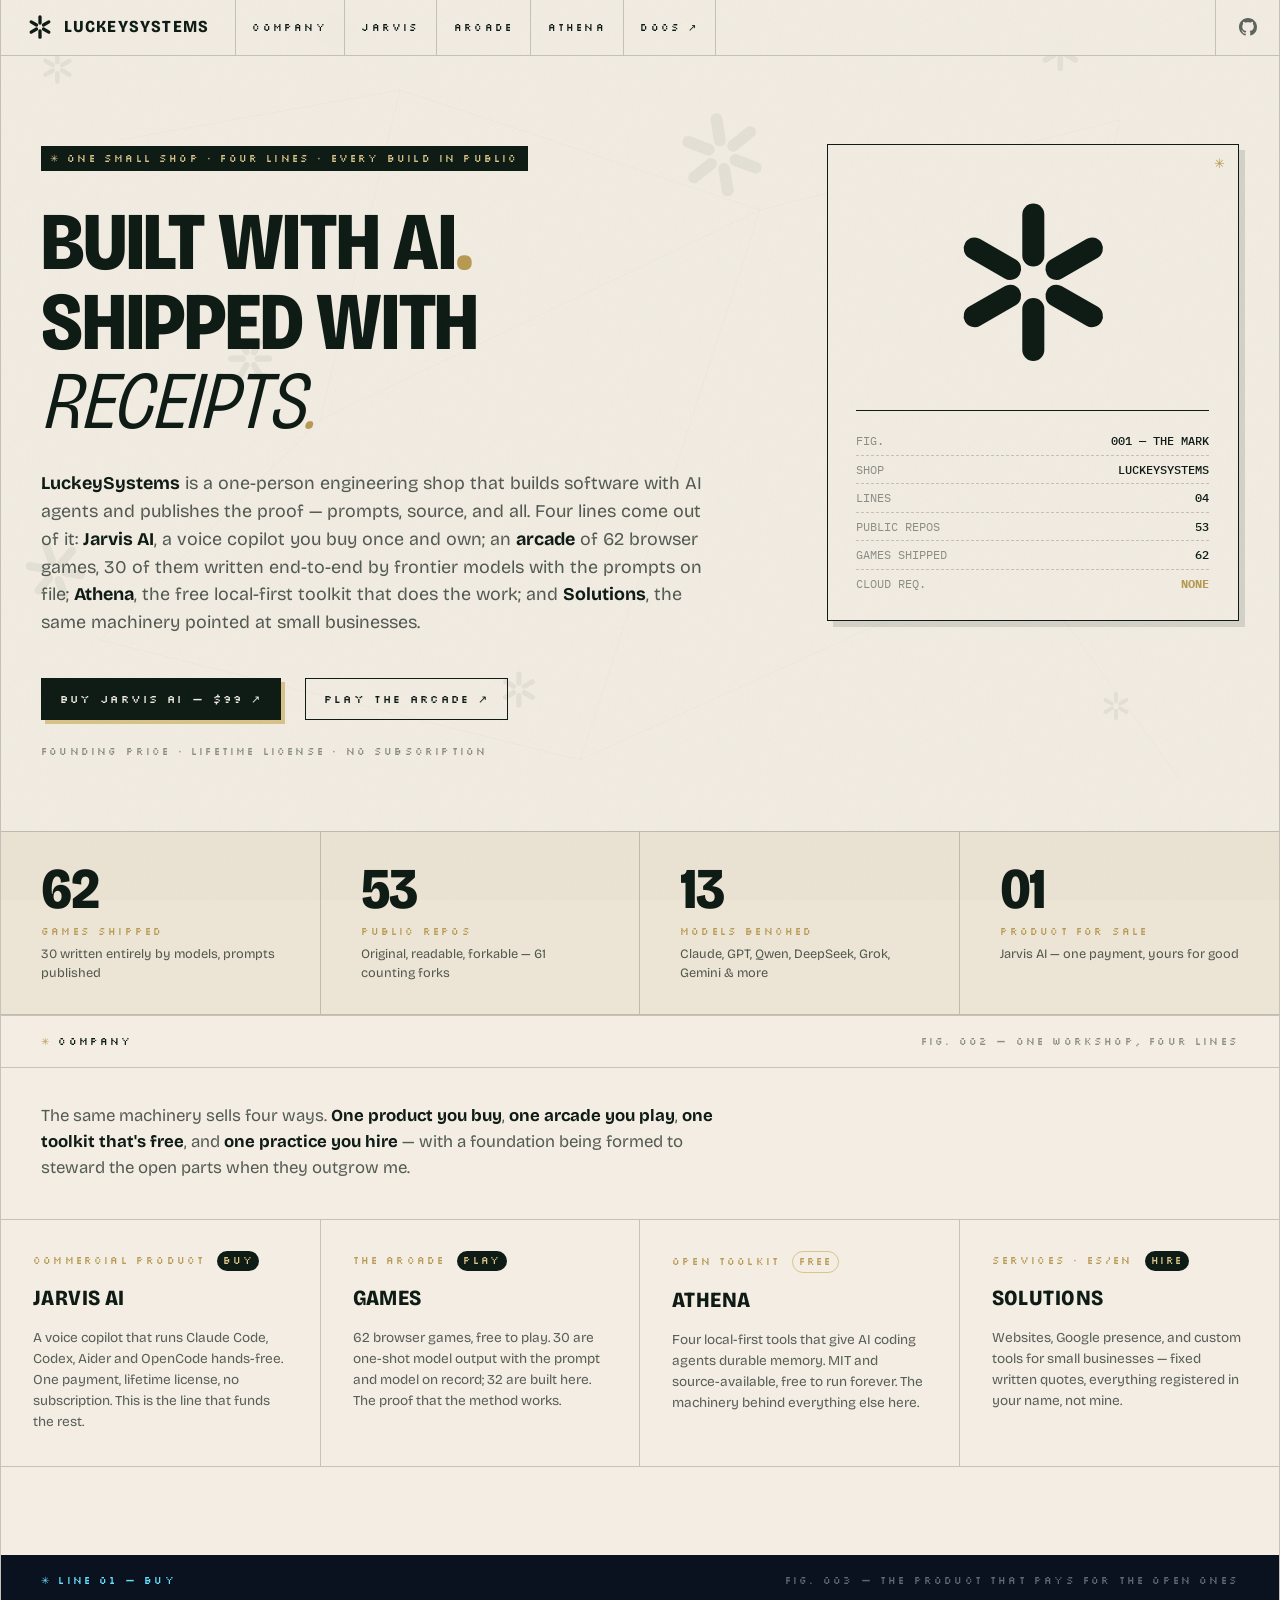
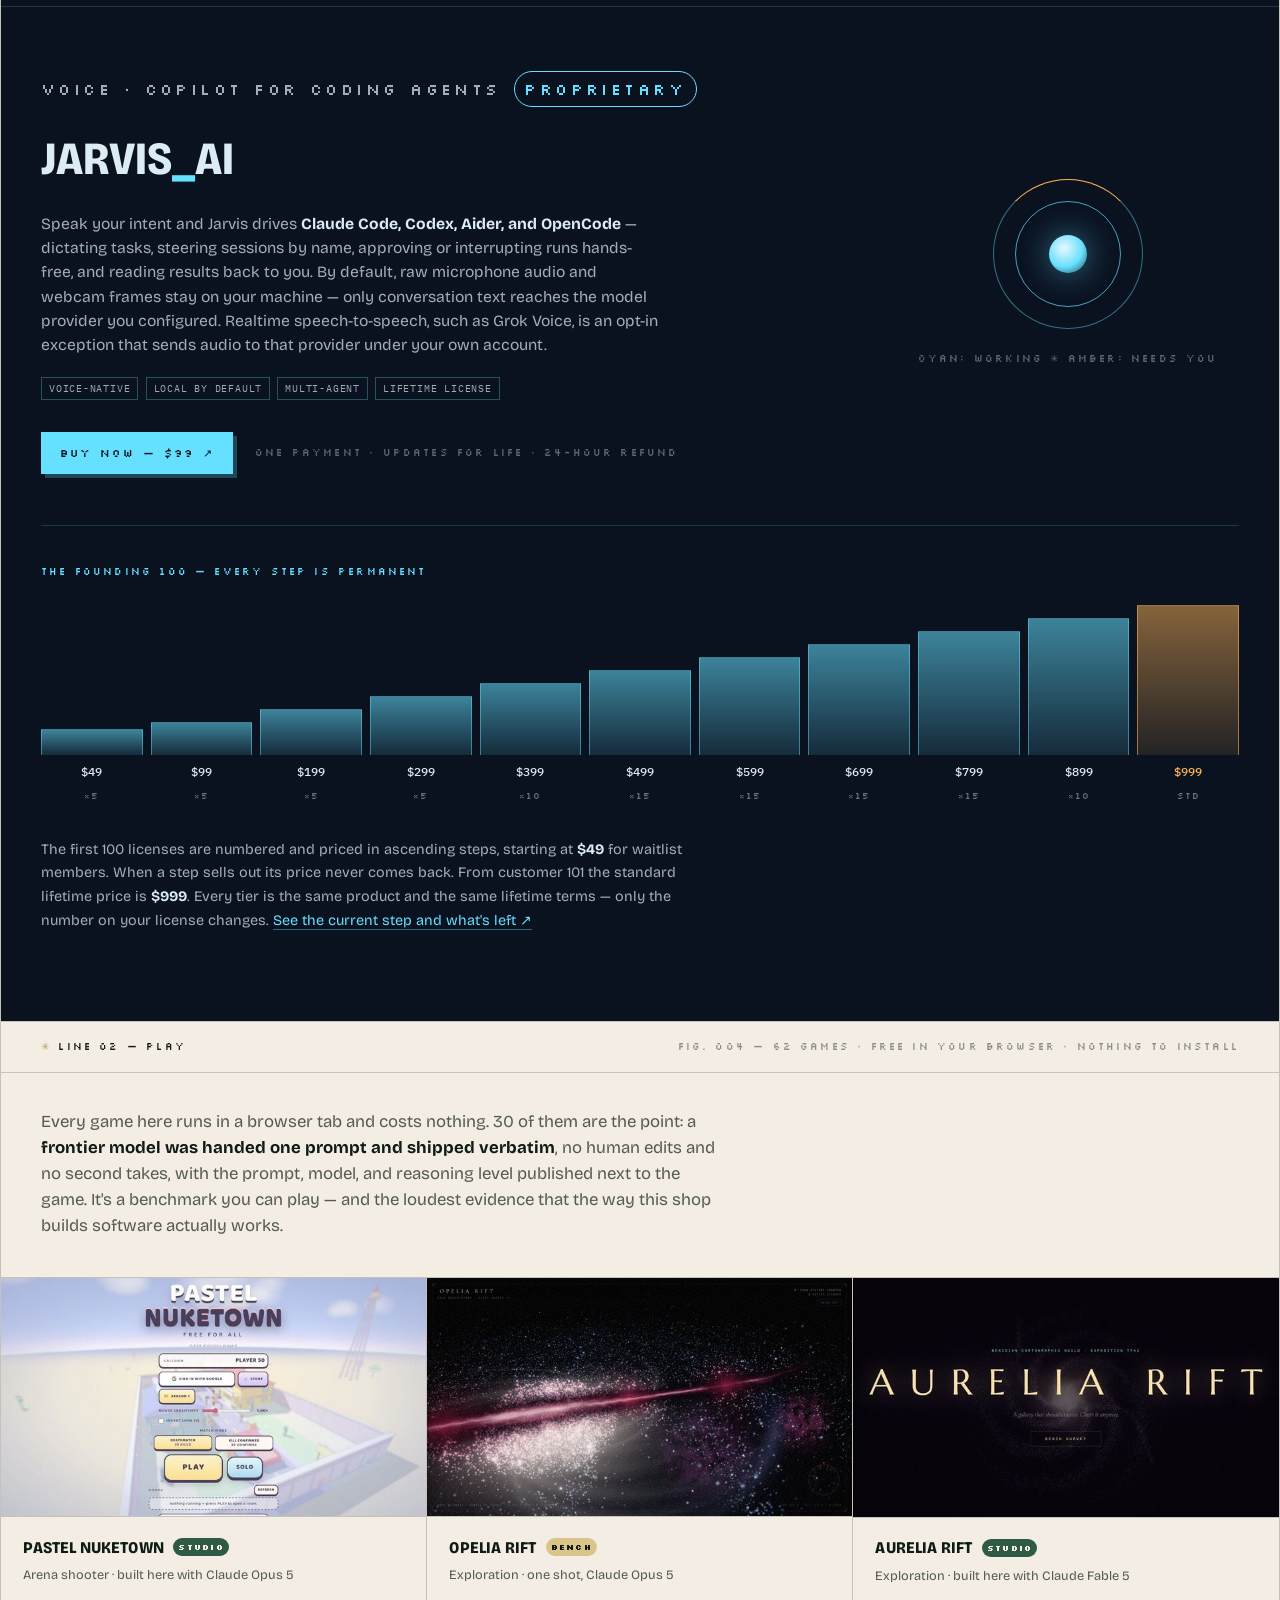
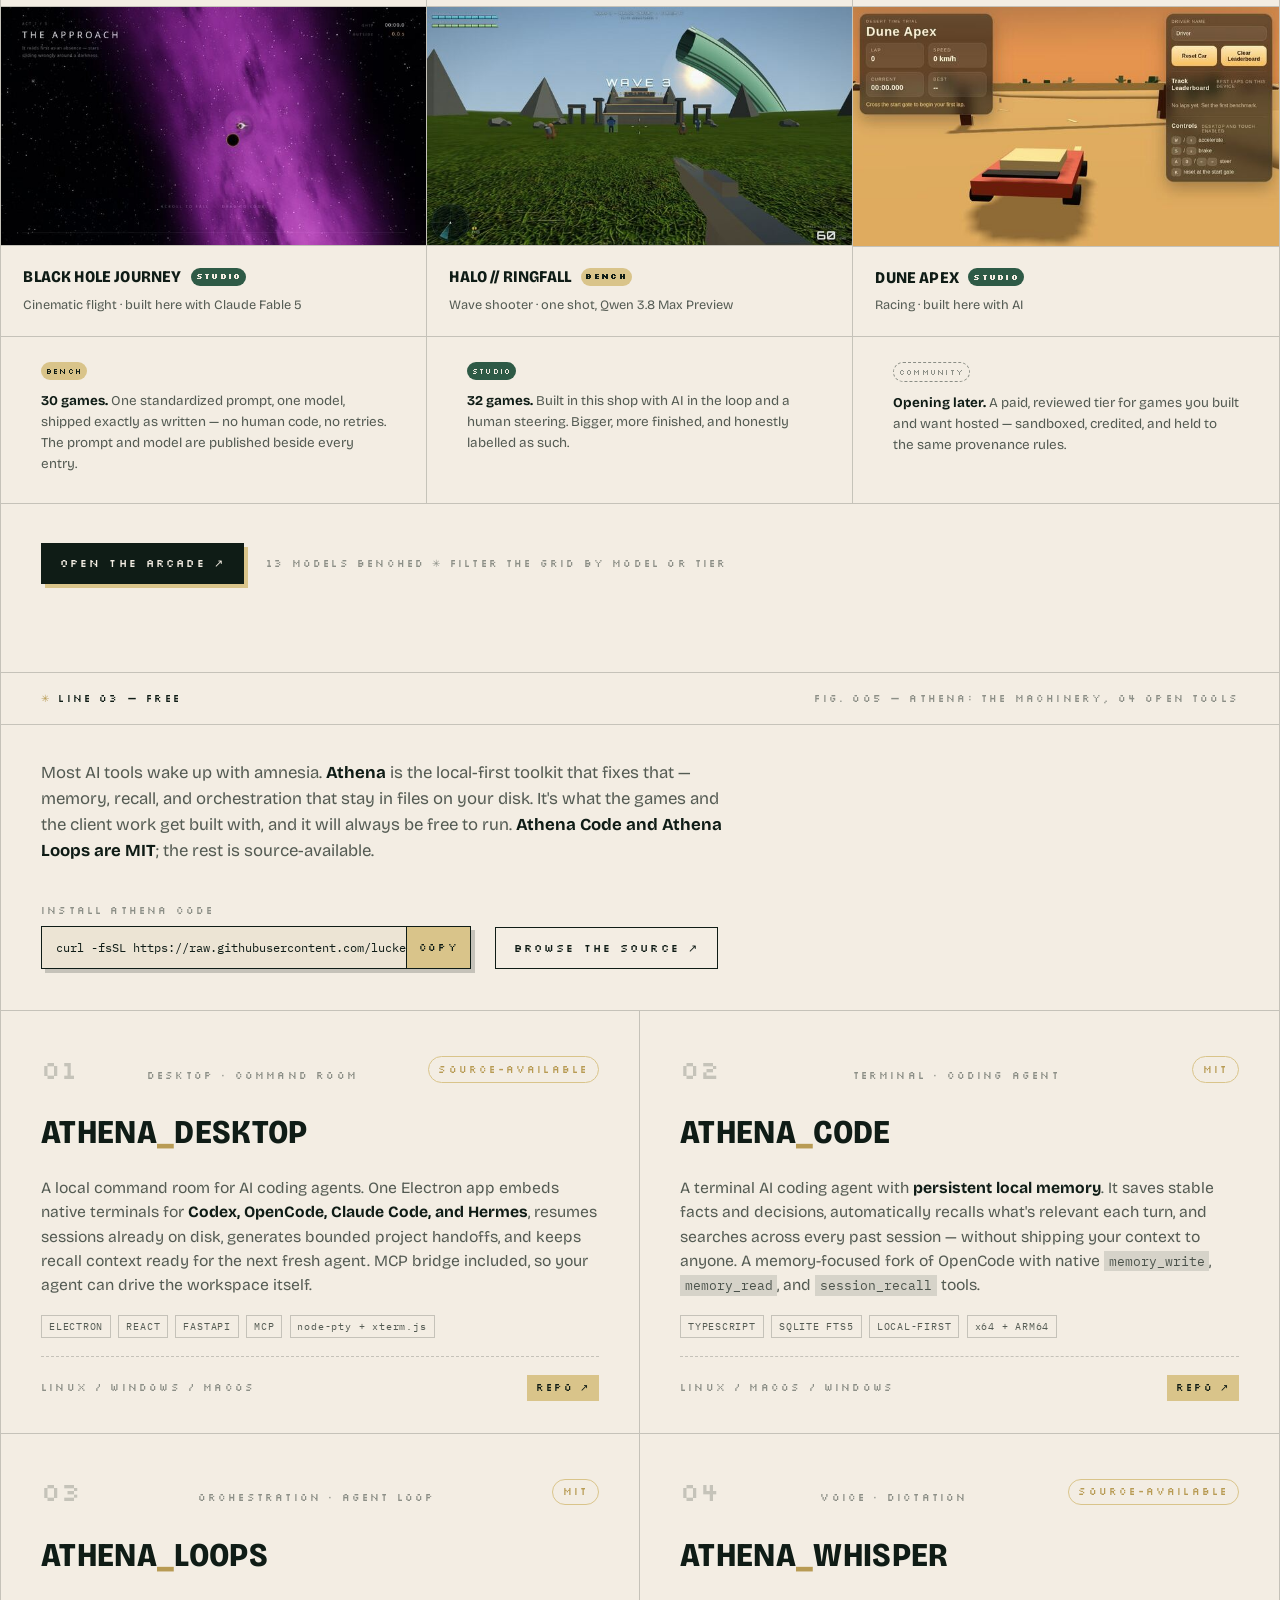
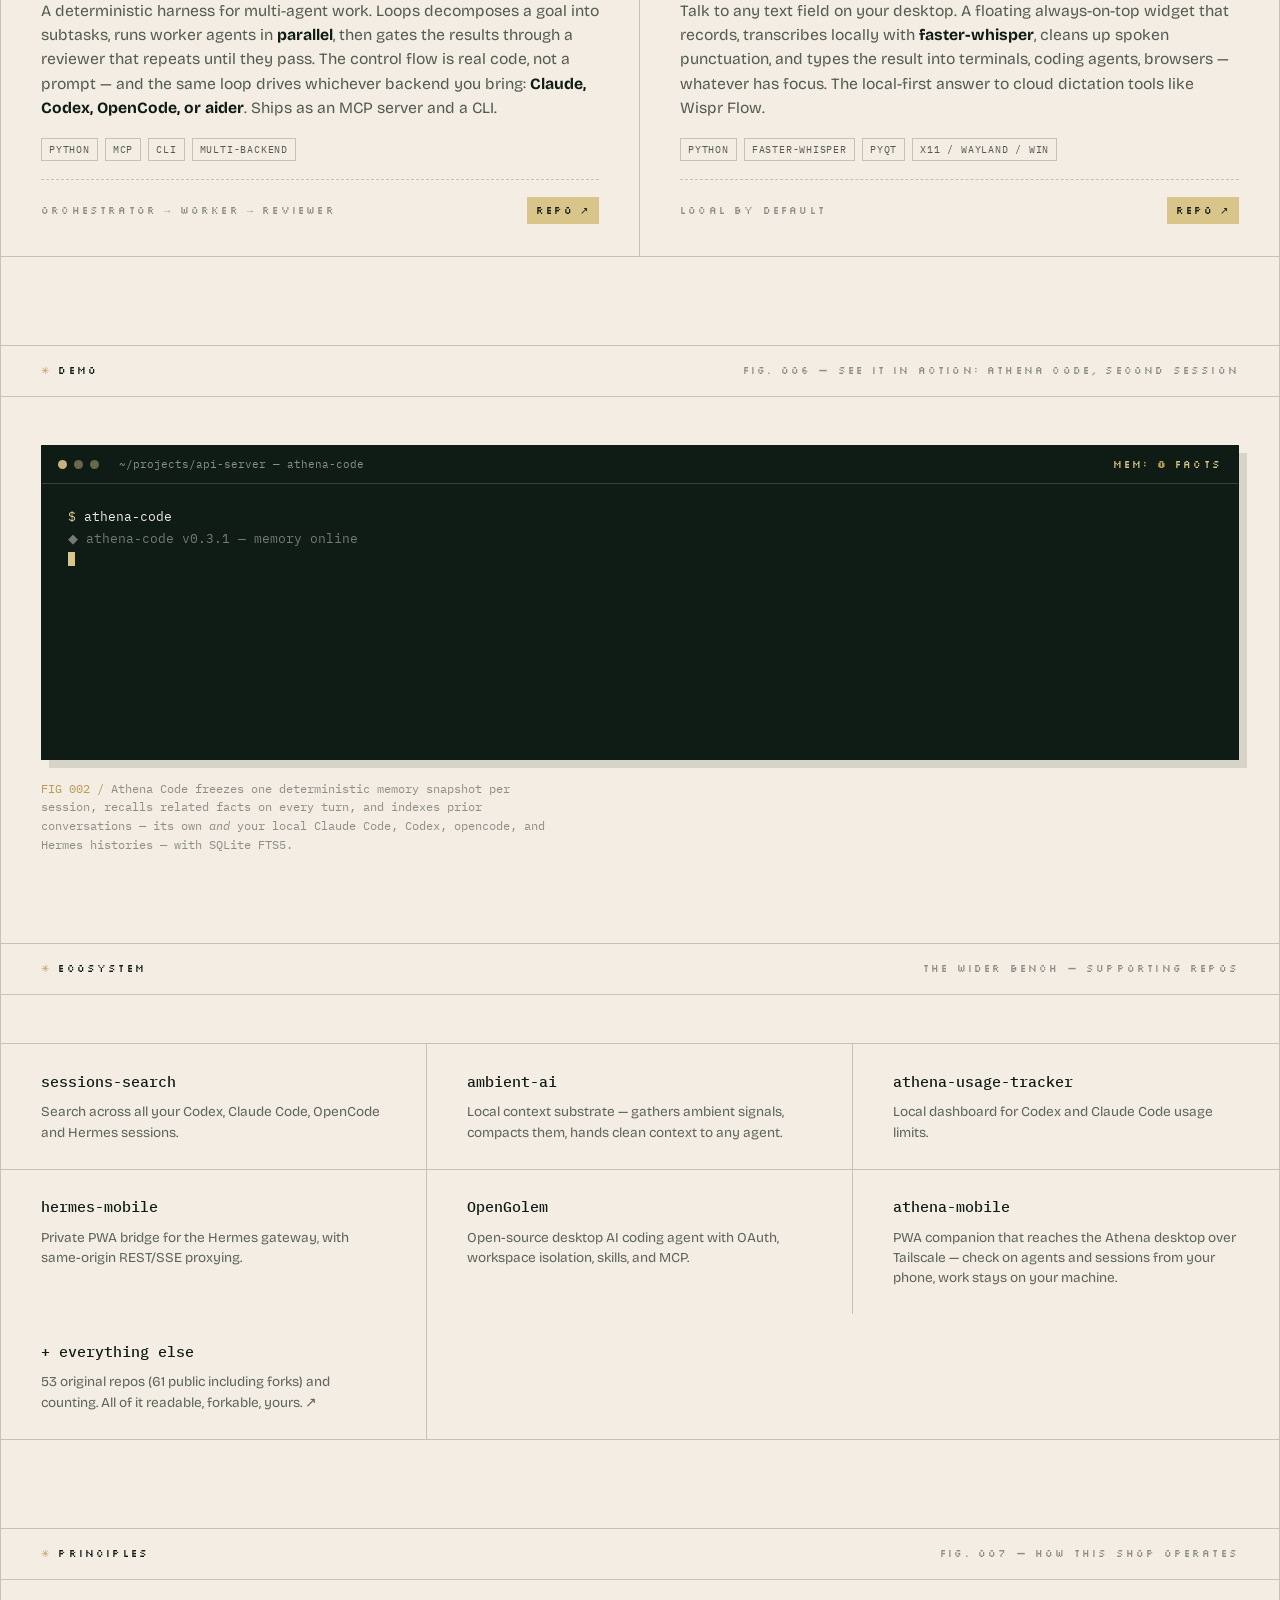
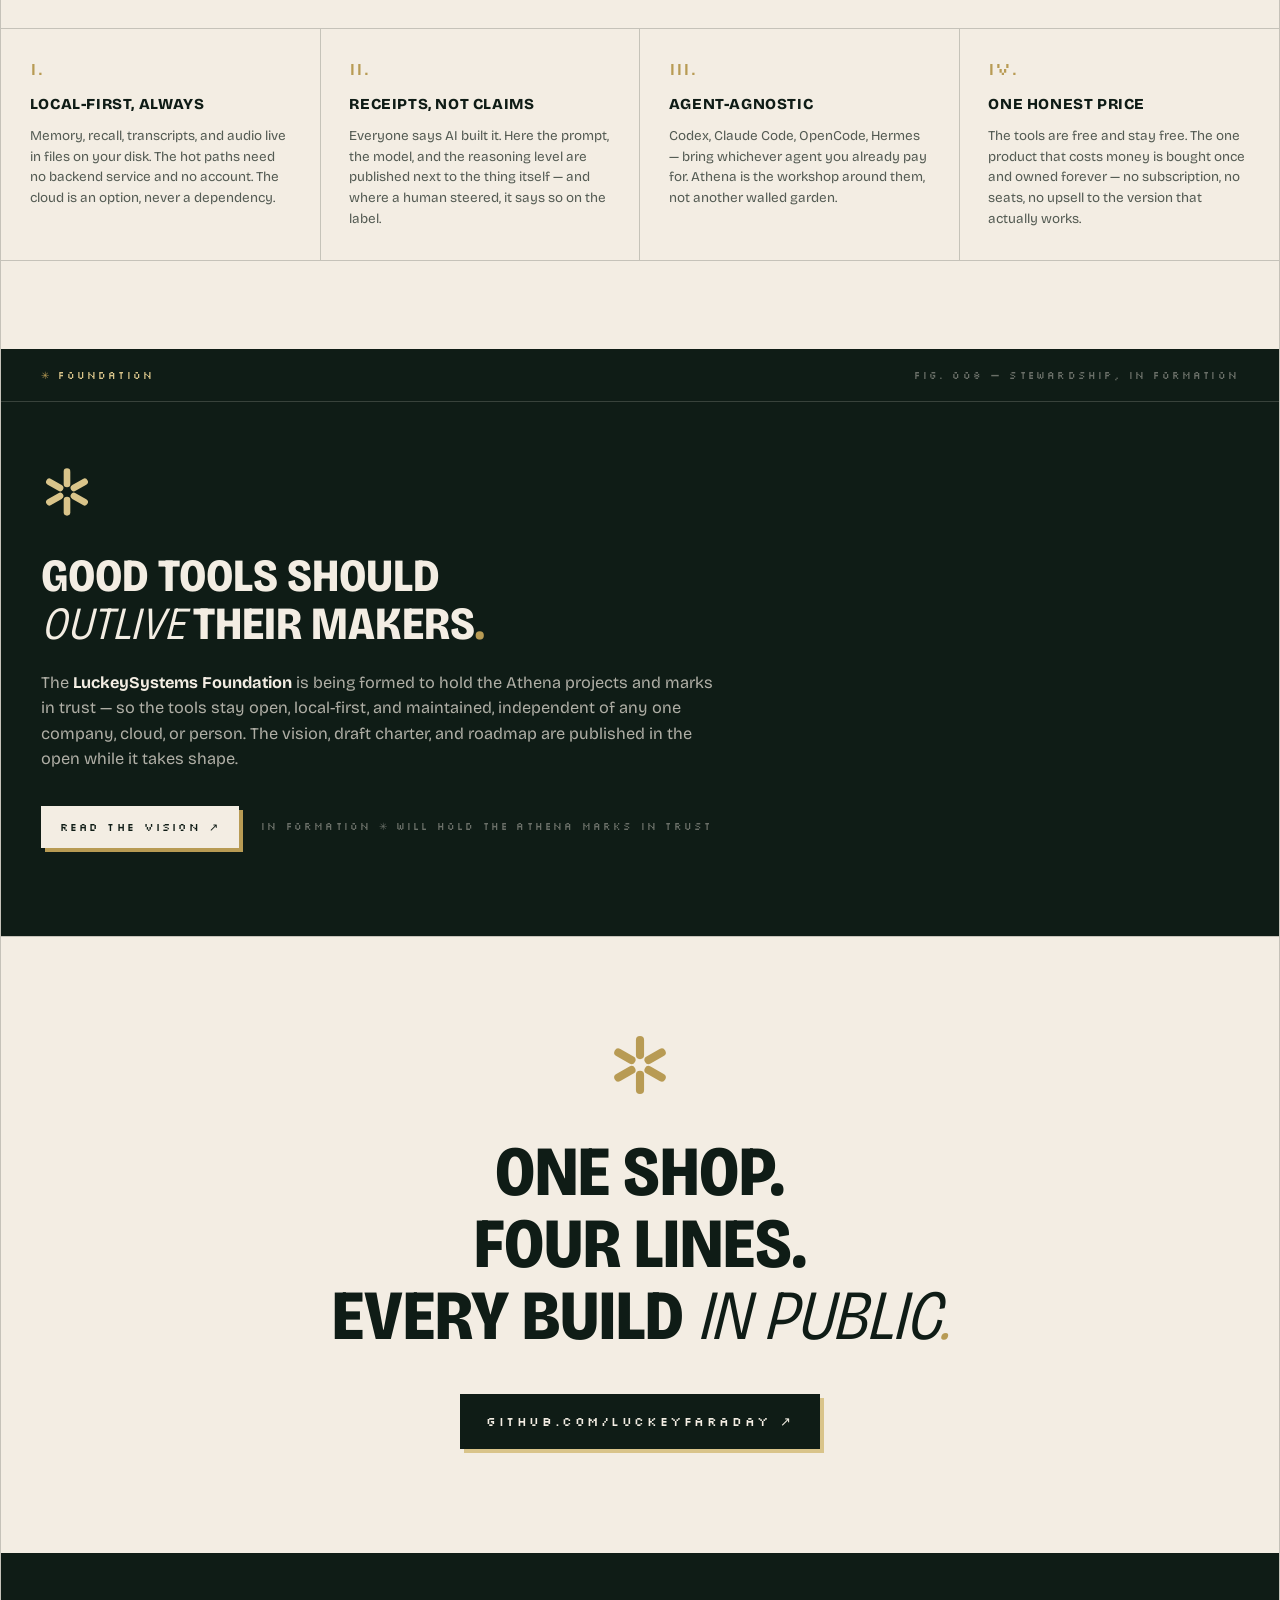
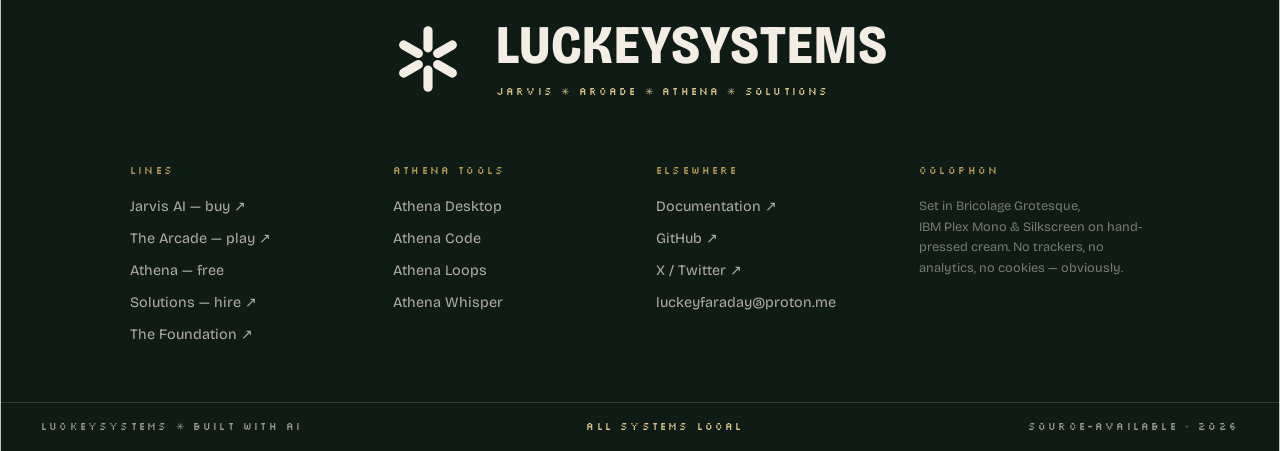
==== commit b74861fc: "Scope the raw-audio claim on the homepage to the default path The Jarvis section claimed "Raw microp" ====
--- a/index.html
+++ b/index.html
@@ -110,9 +110,9 @@
               machinery pointed at small businesses.
             </p>
             <div class="hero-actions reveal d3">
-              <a class="btn-solid" href="https://jarvis.luckeysystems.com/#founding">BUY JARVIS AI — $99&nbsp;↗</a>
+              <a class="btn-solid" href="https://jarvis.luckeysystems.com/#founding" data-jarvis-cta>BUY JARVIS AI<span data-jarvis-price> — $99</span>&nbsp;↗</a>
               <a class="btn-ghost" href="https://games.luckeysystems.com">PLAY THE ARCADE&nbsp;↗</a>
-              <span class="px-label dim hero-note">FOUNDING PRICE · LIFETIME LICENSE · NO SUBSCRIPTION</span>
+              <span class="px-label dim hero-note"><span data-jarvis-note>FOUNDING PRICE</span> · LIFETIME LICENSE · NO SUBSCRIPTION</span>
             </div>
           </div>
           <div class="hero-figure reveal d2" aria-hidden="true">
@@ -202,13 +202,15 @@
             <h2>JARVIS<span class="jarvis-accent">_</span>AI</h2>
             <p>Speak your intent and Jarvis drives <b>Claude Code, Codex, Aider, and OpenCode</b> —
             dictating tasks, steering sessions by name, approving or interrupting runs hands-free,
-            and reading results back to you. Raw microphone audio and webcam frames never leave
-            your machine; only conversation text reaches the model provider you configured.</p>
+            and reading results back to you. By default, raw microphone audio and webcam frames
+            stay on your machine — only conversation text reaches the model provider you
+            configured. Realtime speech-to-speech, such as Grok Voice, is an opt-in exception
+            that sends audio to that provider under your own account.</p>
             <ul class="p-tags jarvis-tags">
-              <li>VOICE-NATIVE</li><li>LOCAL AUDIO</li><li>MULTI-AGENT</li><li>LIFETIME LICENSE</li>
+              <li>VOICE-NATIVE</li><li>LOCAL BY DEFAULT</li><li>MULTI-AGENT</li><li>LIFETIME LICENSE</li>
             </ul>
             <div class="jarvis-actions">
-              <a class="btn-solid jarvis-btn" href="https://jarvis.luckeysystems.com/#founding">BUY NOW — $99&nbsp;↗</a>
+              <a class="btn-solid jarvis-btn" href="https://jarvis.luckeysystems.com/#founding" data-jarvis-cta>BUY NOW<span data-jarvis-price> — $99</span>&nbsp;↗</a>
               <span class="px-label dim">ONE PAYMENT · UPDATES FOR LIFE · 24-HOUR REFUND</span>
             </div>
           </div>
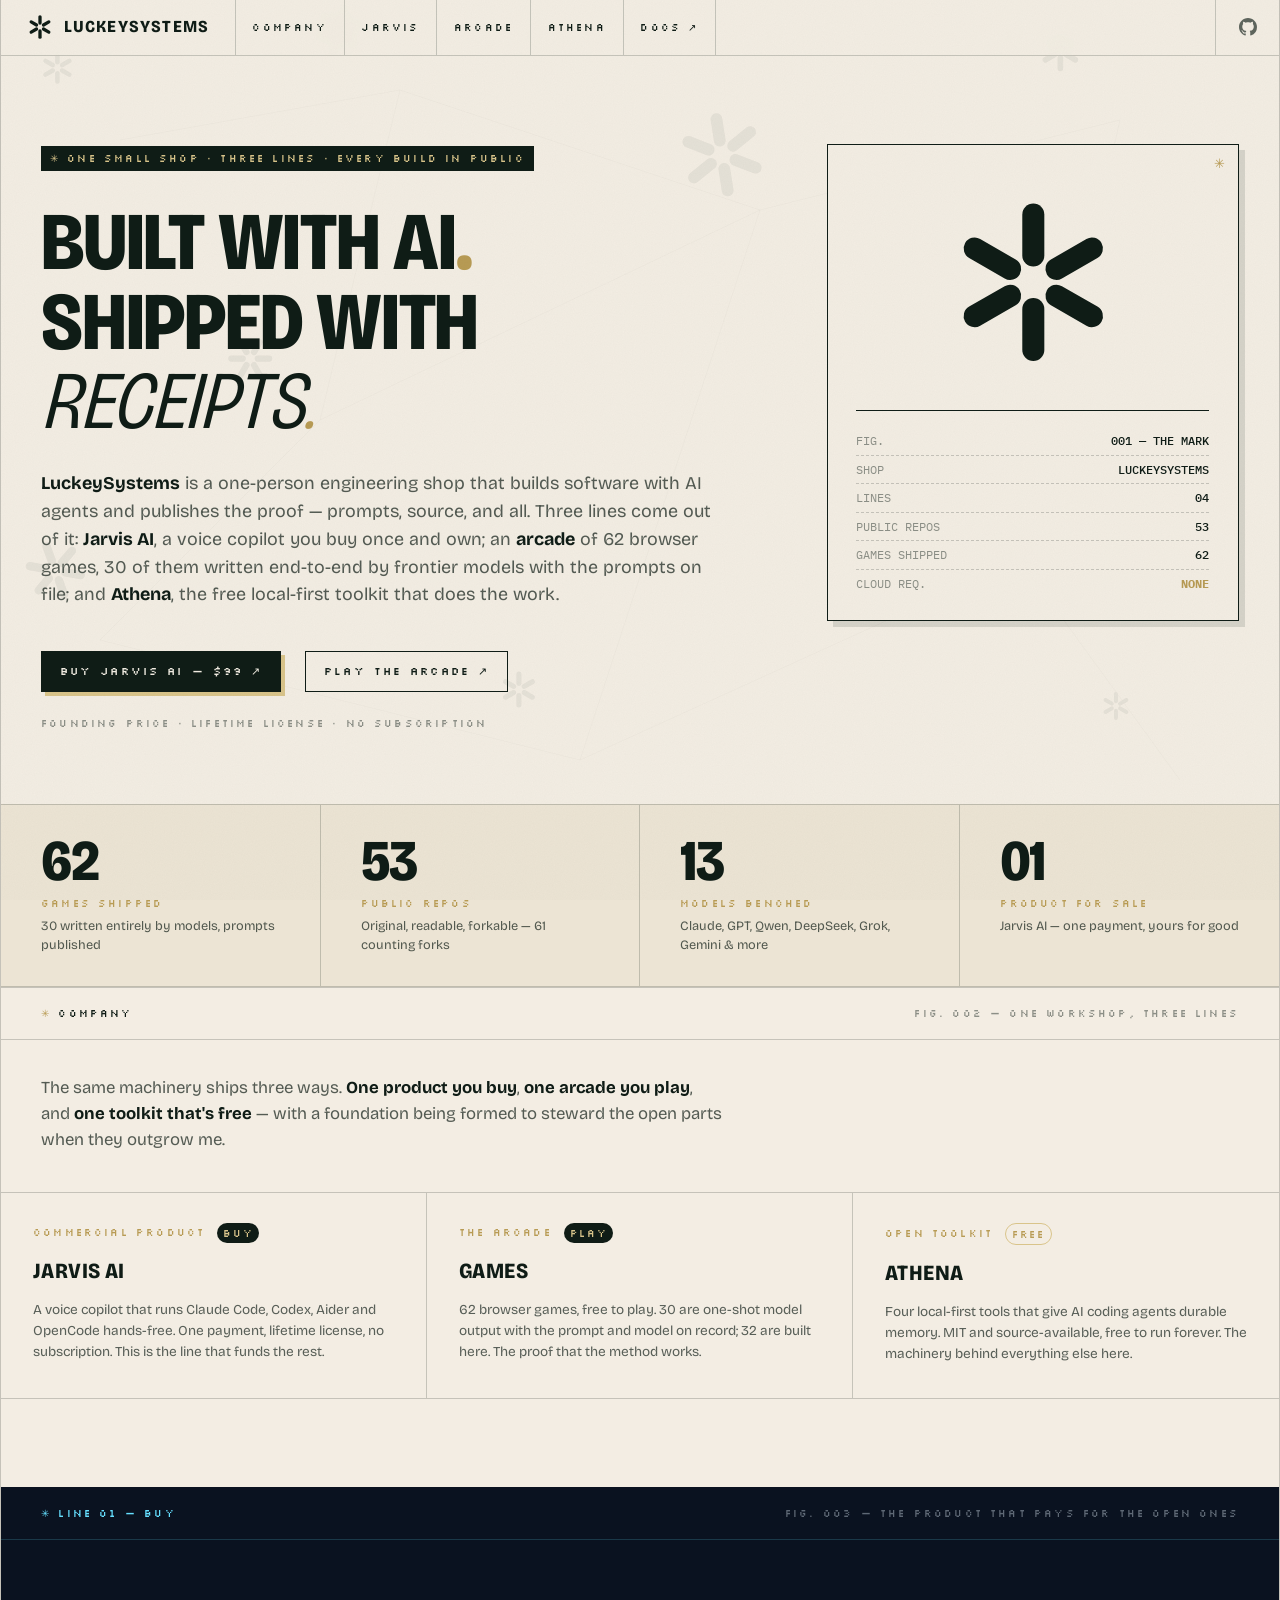
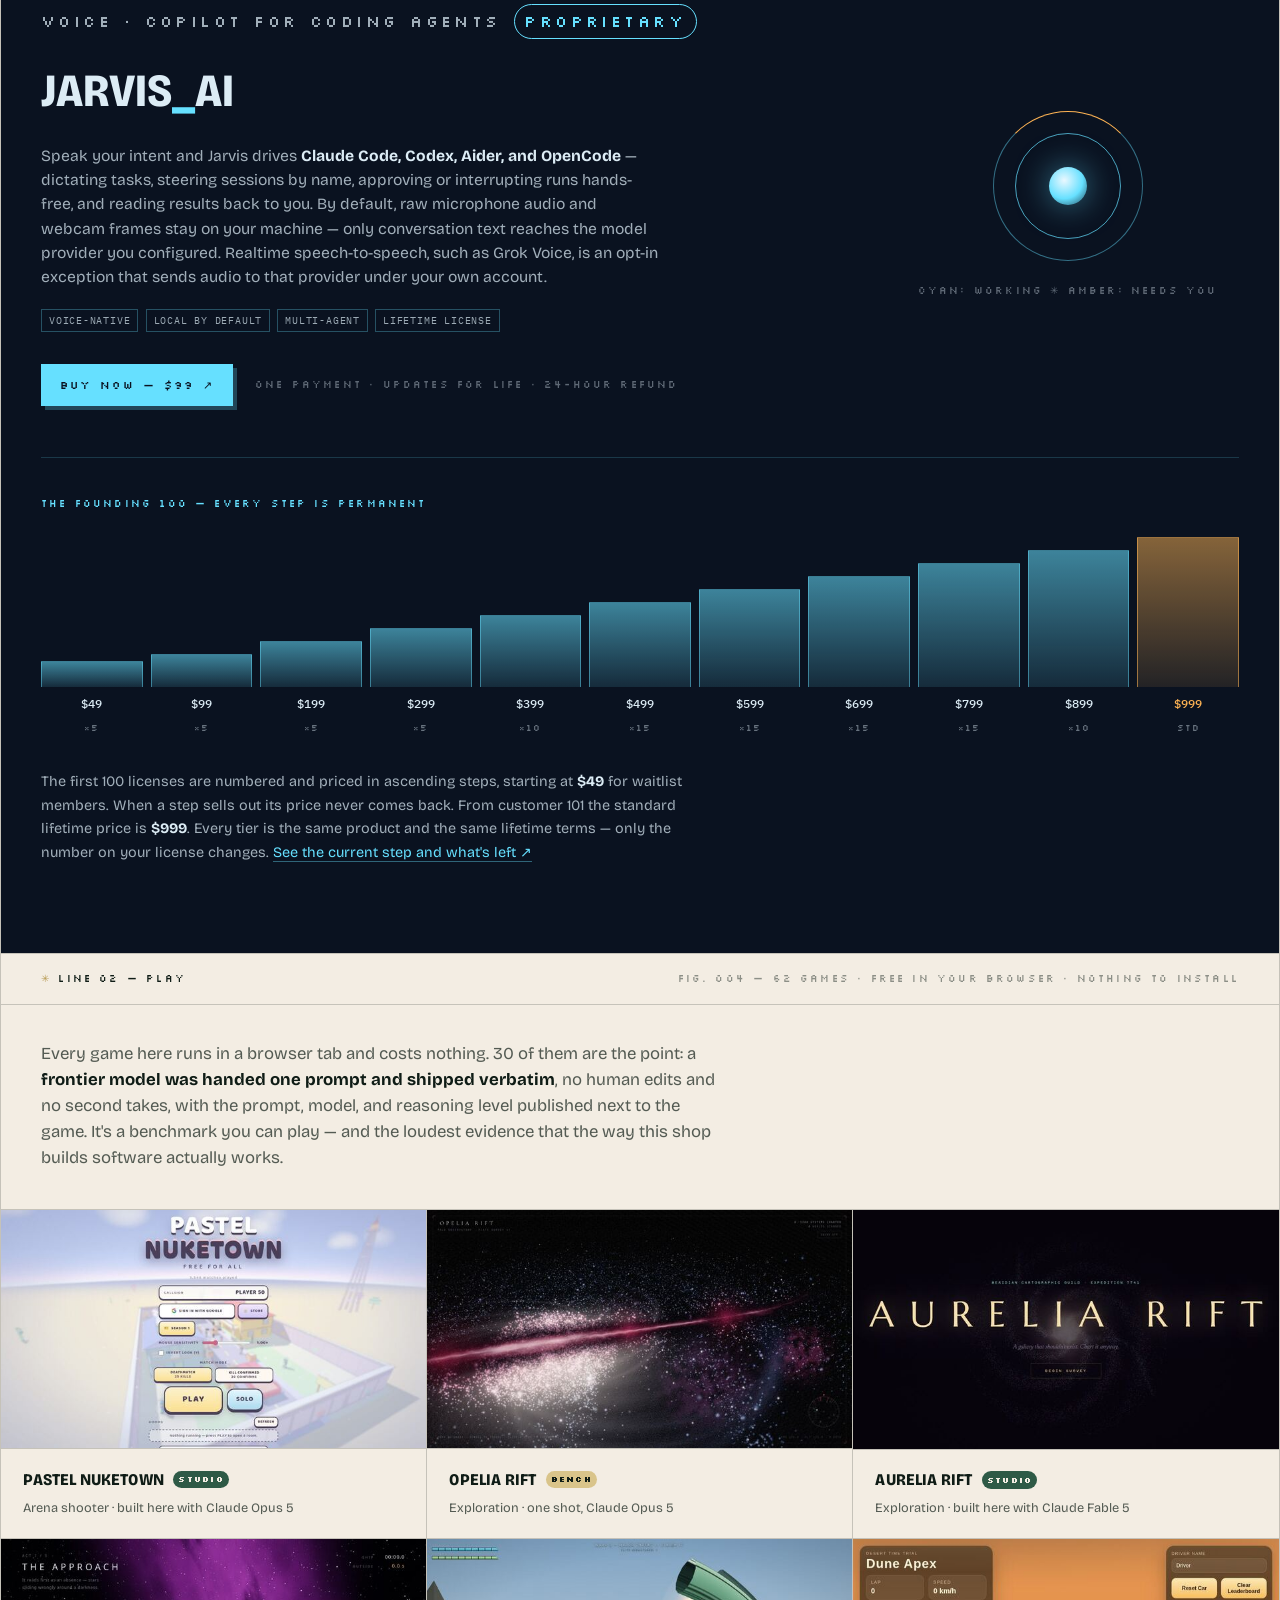
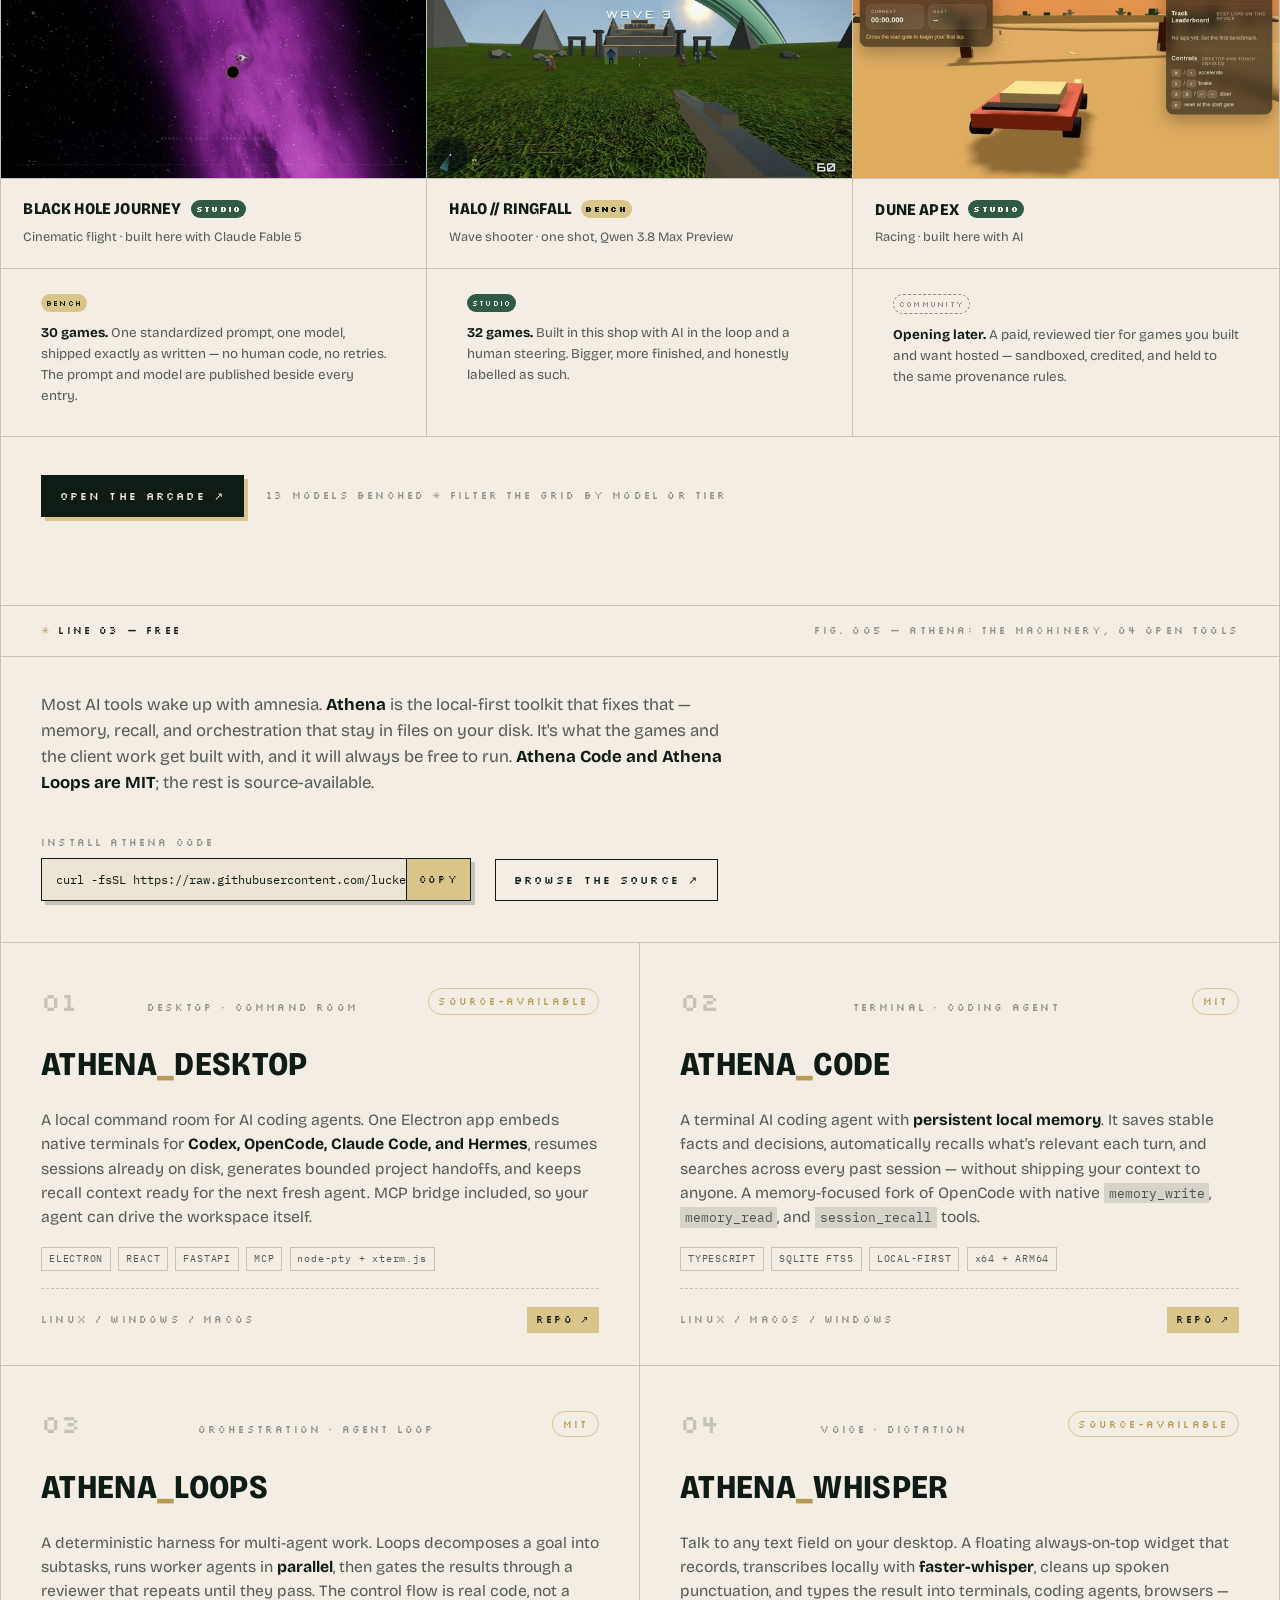
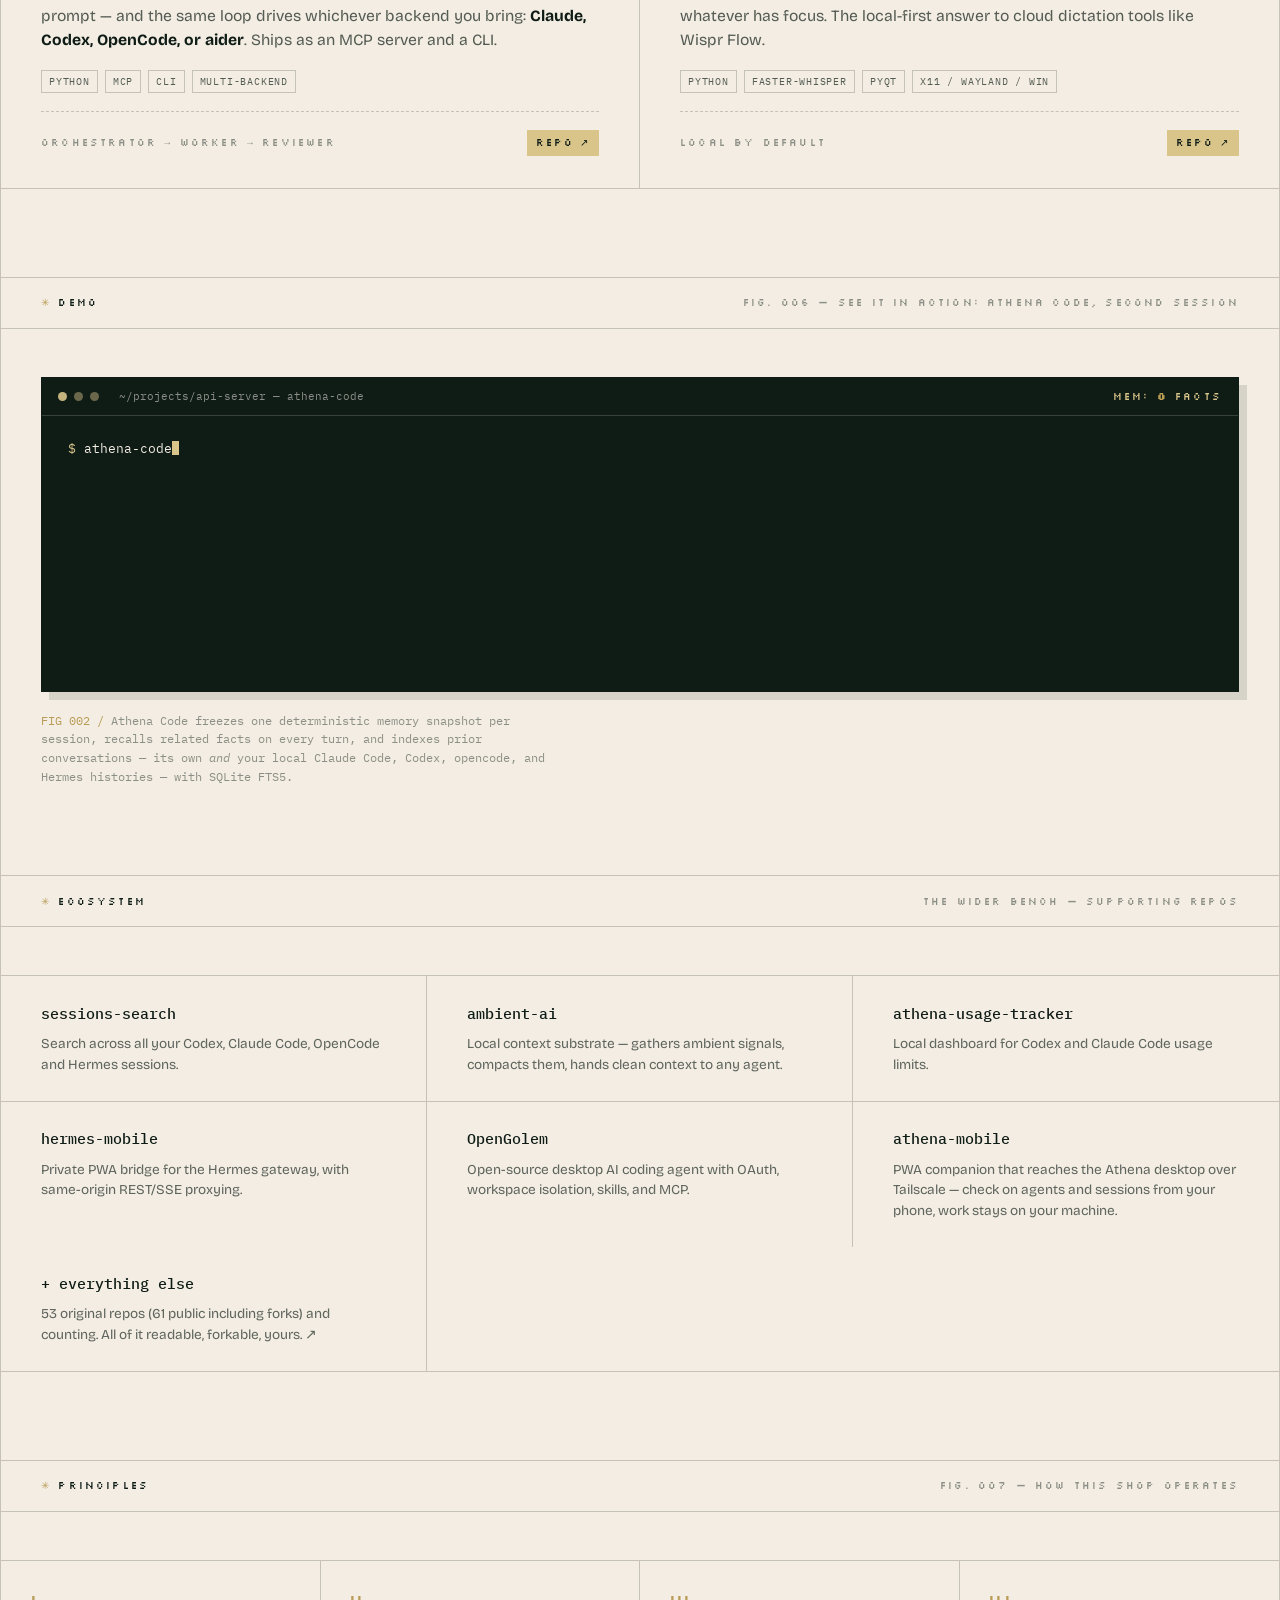
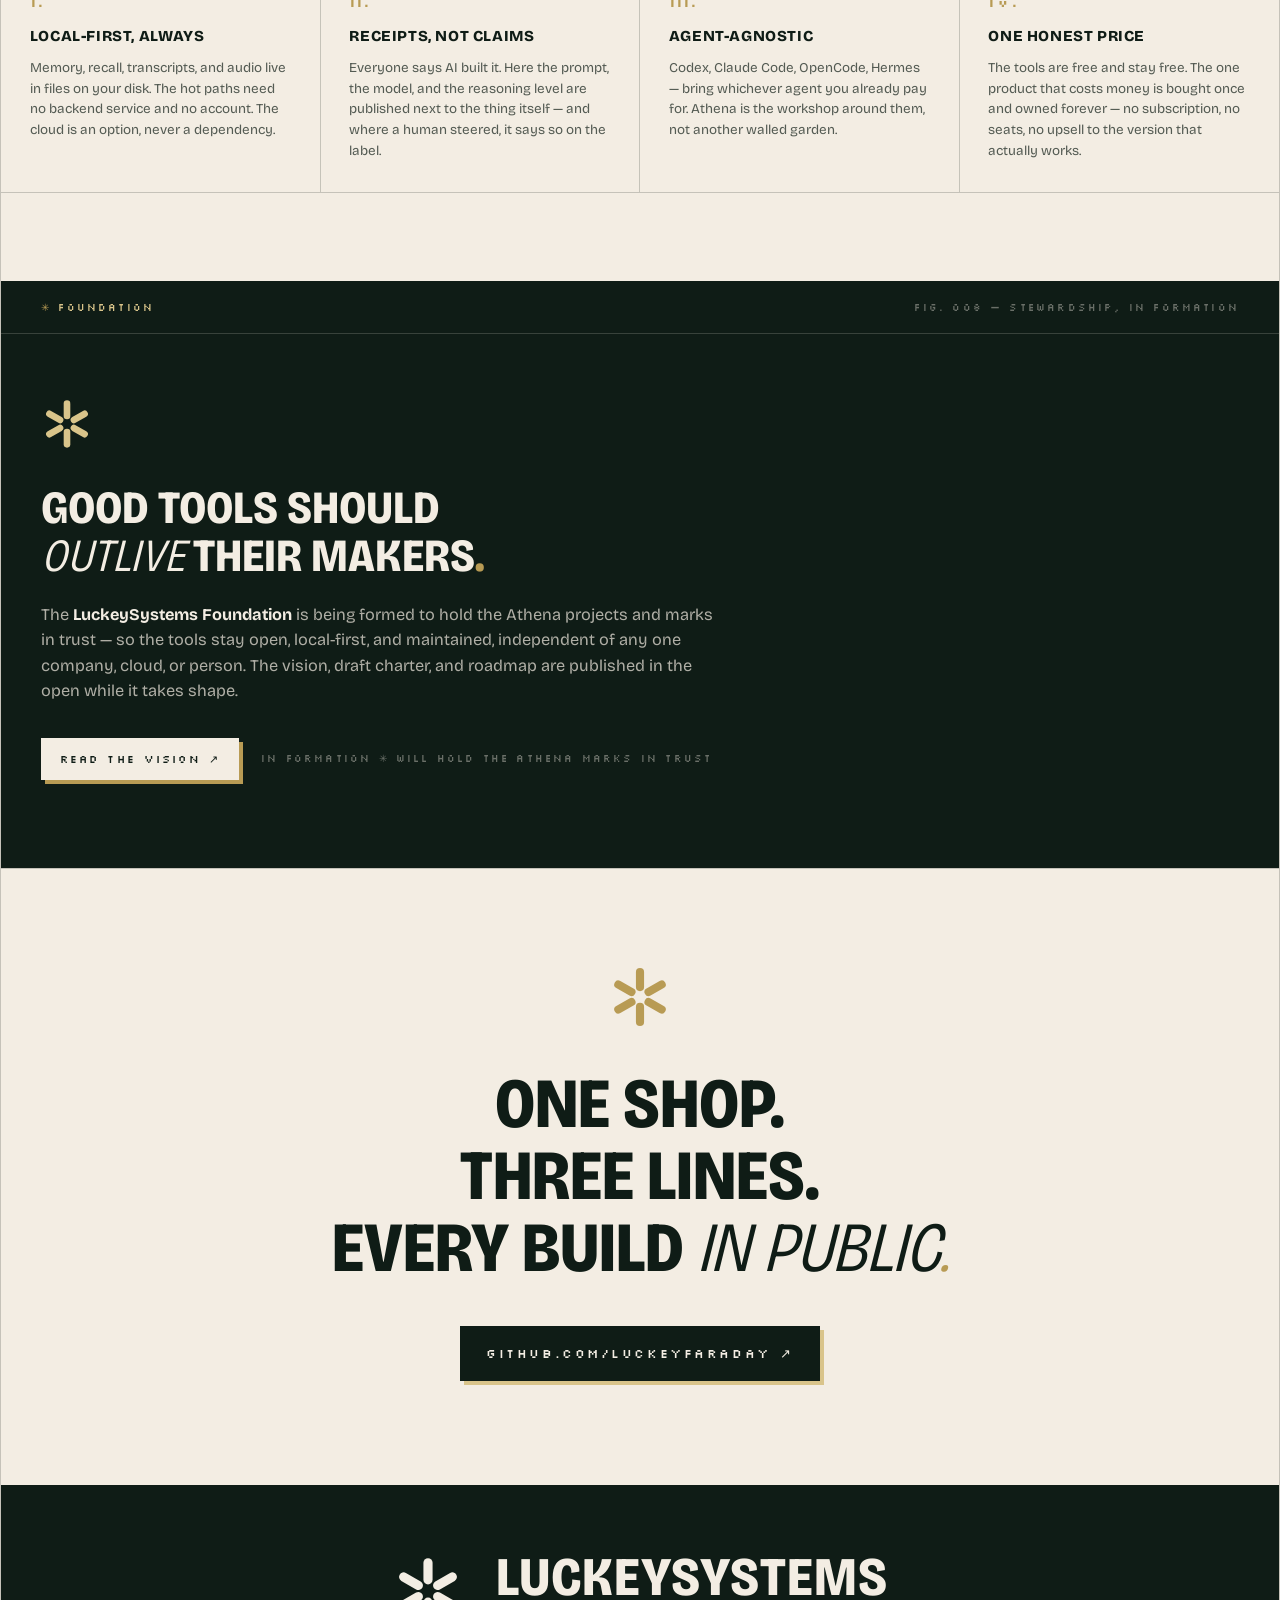
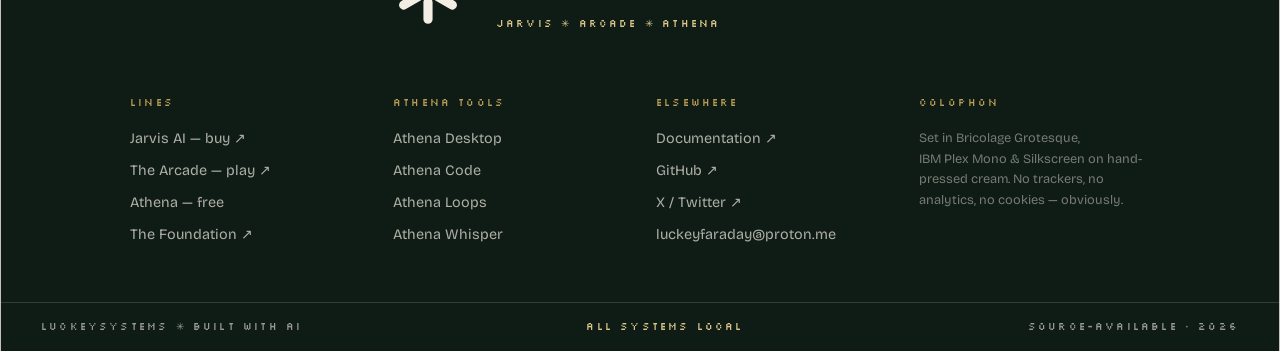
==== commit 5d1a98db: "Remove the Solutions line from the homepage The company section, hero, meta descriptions, closing ba" ====
--- a/index.html
+++ b/index.html
@@ -5,10 +5,10 @@
   <meta name="viewport" content="width=device-width, initial-scale=1" />
   <meta name="theme-color" content="#f3ede3" />
   <title>LuckeySystems — Software Built With AI, Shipped With Receipts</title>
-  <meta name="description" content="LuckeySystems is a small engineering shop that builds software with AI agents and publishes the proof. Four lines: Jarvis AI, a lifetime-licensed voice copilot for coding agents; an arcade of 62 AI-built browser games with published prompts; Athena, a free local-first toolkit that gives coding agents durable memory; and Solutions, a services practice for small businesses." />
+  <meta name="description" content="LuckeySystems is a small engineering shop that builds software with AI agents and publishes the proof. Three lines: Jarvis AI, a lifetime-licensed voice copilot for coding agents; an arcade of 62 AI-built browser games with published prompts; and Athena, a free local-first toolkit that gives coding agents durable memory." />
   <link rel="canonical" href="https://luckeysystems.com/" />
   <meta property="og:title" content="LuckeySystems — Software Built With AI, Shipped With Receipts" />
-  <meta property="og:description" content="One small shop, four lines: Jarvis AI (buy), an arcade of 62 AI-built games (play), the Athena toolkit (free), and Solutions (hire). Every build in public." />
+  <meta property="og:description" content="One small shop, three lines: Jarvis AI (buy), an arcade of 62 AI-built games (play), and the Athena toolkit (free). Every build in public." />
   <meta property="og:type" content="website" />
   <meta property="og:url" content="https://luckeysystems.com/" />
   <meta property="og:site_name" content="LuckeySystems" />
@@ -18,7 +18,7 @@
   <meta property="og:image:alt" content="LuckeySystems — software built with AI, shipped with receipts." />
   <meta name="twitter:card" content="summary_large_image" />
   <meta name="twitter:title" content="LuckeySystems — Software Built With AI, Shipped With Receipts" />
-  <meta name="twitter:description" content="One small shop, four lines: Jarvis AI (buy), an arcade of 62 AI-built games (play), the Athena toolkit (free), and Solutions (hire)." />
+  <meta name="twitter:description" content="One small shop, three lines: Jarvis AI (buy), an arcade of 62 AI-built games (play), and the Athena toolkit (free)." />
   <meta name="twitter:image" content="https://luckeysystems.com/assets/og-card-v2.png" />
   <meta name="twitter:image:alt" content="LuckeySystems — software built with AI, shipped with receipts." />
   <link rel="icon" type="image/png" sizes="32x32" href="assets/athena-icon-32.png" />
@@ -95,19 +95,18 @@
       <section class="hero">
         <div class="hero-grid">
           <div class="hero-copy">
-            <p class="px-label gold-tag reveal">✳ ONE SMALL SHOP · FOUR LINES · EVERY BUILD IN PUBLIC</p>
+            <p class="px-label gold-tag reveal">✳ ONE SMALL SHOP · THREE LINES · EVERY BUILD IN PUBLIC</p>
             <h1 class="reveal d1">
               BUILT WITH AI<span class="gold">.</span><br />
               SHIPPED WITH <em>RECEIPTS<span class="gold">.</span></em>
             </h1>
             <p class="hero-sub reveal d2">
               <strong>LuckeySystems</strong> is a one-person engineering shop that builds software
-              with AI agents and publishes the proof — prompts, source, and all. Four lines come
+              with AI agents and publishes the proof — prompts, source, and all. Three lines come
               out of it: <strong>Jarvis&nbsp;AI</strong>, a voice copilot you buy once and own;
               an <strong>arcade</strong> of 62 browser games, 30 of them written end-to-end by
-              frontier models with the prompts on file; <strong>Athena</strong>, the free
-              local-first toolkit that does the work; and <strong>Solutions</strong>, the same
-              machinery pointed at small businesses.
+              frontier models with the prompts on file; and <strong>Athena</strong>, the free
+              local-first toolkit that does the work.
             </p>
             <div class="hero-actions reveal d3">
               <a class="btn-solid" href="https://jarvis.luckeysystems.com/#founding" data-jarvis-cta>BUY JARVIS AI<span data-jarvis-price> — $99</span>&nbsp;↗</a>
@@ -156,15 +155,15 @@
         </div>
       </section>
 
-      <!-- ============ company: the four lines ============ -->
+      <!-- ============ company: the three lines ============ -->
       <section id="company" class="section">
         <div class="section-head">
           <span class="px-label">COMPANY</span>
-          <span class="px-label dim">FIG. 002 — ONE WORKSHOP, FOUR LINES</span>
-        </div>
-        <p class="company-lead">The same machinery sells four ways. <strong>One product you buy</strong>,
-        <strong>one arcade you play</strong>, <strong>one toolkit that's free</strong>, and
-        <strong>one practice you hire</strong> — with a foundation being formed to steward the open
+          <span class="px-label dim">FIG. 002 — ONE WORKSHOP, THREE LINES</span>
+        </div>
+        <p class="company-lead">The same machinery ships three ways. <strong>One product you buy</strong>,
+        <strong>one arcade you play</strong>, and <strong>one toolkit that's free</strong> —
+        with a foundation being formed to steward the open
         parts when they outgrow me.</p>
         <div class="company-grid">
           <a class="company-cell" href="#jarvis">
@@ -181,11 +180,6 @@
             <span class="px-label company-role">OPEN TOOLKIT <span class="line-verb free">FREE</span></span>
             <span class="company-name">ATHENA</span>
             <span class="company-desc">Four local-first tools that give AI coding agents durable memory. MIT and source-available, free to run forever. The machinery behind everything else here.</span>
-          </a>
-          <a class="company-cell" href="https://solutions.luckeysystems.com/en/">
-            <span class="px-label company-role">SERVICES · ES/EN <span class="line-verb">HIRE</span></span>
-            <span class="company-name">SOLUTIONS</span>
-            <span class="company-desc">Websites, Google presence, and custom tools for small businesses — fixed written quotes, everything registered in your name, not mine.</span>
           </a>
         </div>
       </section>
@@ -558,7 +552,7 @@
       <!-- ============ closing CTA ============ -->
       <section class="closing">
         <svg class="closing-mark spin-slow" viewBox="-110 -110 220 220" aria-hidden="true"><g stroke="currentColor" stroke-linecap="round"><use href="#ast"/></g></svg>
-        <h2>ONE SHOP.<br/>FOUR LINES.<br/>EVERY BUILD <em>IN PUBLIC<span class="gold">.</span></em></h2>
+        <h2>ONE SHOP.<br/>THREE LINES.<br/>EVERY BUILD <em>IN PUBLIC<span class="gold">.</span></em></h2>
         <a class="btn-solid big" href="https://github.com/luckeyfaraday" target="_blank" rel="noopener">GITHUB.COM/LUCKEYFARADAY&nbsp;↗</a>
       </section>
     </main>
@@ -569,7 +563,7 @@
         <svg class="footer-mark" viewBox="-110 -110 220 220" aria-hidden="true"><g stroke="currentColor" stroke-linecap="round"><use href="#ast"/></g></svg>
         <div class="footer-word-block">
           <span class="footer-wordmark">LUCKEYSYSTEMS</span>
-          <span class="px-label footer-tagline">JARVIS ✳ ARCADE ✳ ATHENA ✳ SOLUTIONS</span>
+          <span class="px-label footer-tagline">JARVIS ✳ ARCADE ✳ ATHENA</span>
         </div>
       </div>
       <div class="footer-cols">
@@ -578,7 +572,6 @@
           <a href="https://jarvis.luckeysystems.com">Jarvis AI — buy ↗</a>
           <a href="https://games.luckeysystems.com">The Arcade — play ↗</a>
           <a href="#athena">Athena — free</a>
-          <a href="https://solutions.luckeysystems.com/en/">Solutions — hire ↗</a>
           <a href="https://foundation.luckeysystems.com">The Foundation ↗</a>
         </div>
         <div class="footer-col">
--- a/css/style.css
+++ b/css/style.css
@@ -720,7 +720,7 @@
 
 .company-grid {
   display: grid;
-  grid-template-columns: repeat(4, 1fr);
+  grid-template-columns: repeat(3, 1fr);
   border-top: var(--hairline);
   border-bottom: var(--hairline);
 }
@@ -734,7 +734,7 @@
   color: var(--ink);
   transition: background 0.15s;
 }
-.company-cell:nth-child(4n) { border-right: none; }
+.company-cell:nth-child(3n) { border-right: none; }
 .company-cell:hover { background: var(--ink); color: var(--paper); }
 .company-cell:hover .company-name { color: var(--gold); }
 .company-role { color: var(--gold-deep); }
@@ -1106,10 +1106,9 @@
   .foundation-inner { grid-template-columns: 1fr; gap: 2.5rem; }
   .jarvis-inner { grid-template-columns: 1fr; gap: 2.5rem; }
   .jarvis-figure { align-items: flex-start; }
-  .company-grid { grid-template-columns: 1fr 1fr; }
-  .company-cell { border-right: var(--hairline) !important; border-bottom: var(--hairline) !important; }
-  .company-cell:nth-child(2n) { border-right: none !important; }
-  .company-cell:nth-child(n + 3) { border-bottom: none !important; }
+  .company-grid { grid-template-columns: 1fr; }
+  .company-cell { border-right: none !important; border-bottom: var(--hairline) !important; }
+  .company-cell:last-child { border-bottom: none !important; }
 
   .proof-strip { grid-template-columns: 1fr 1fr; }
   .proof-cell { border-right: var(--hairline) !important; border-bottom: var(--hairline); }
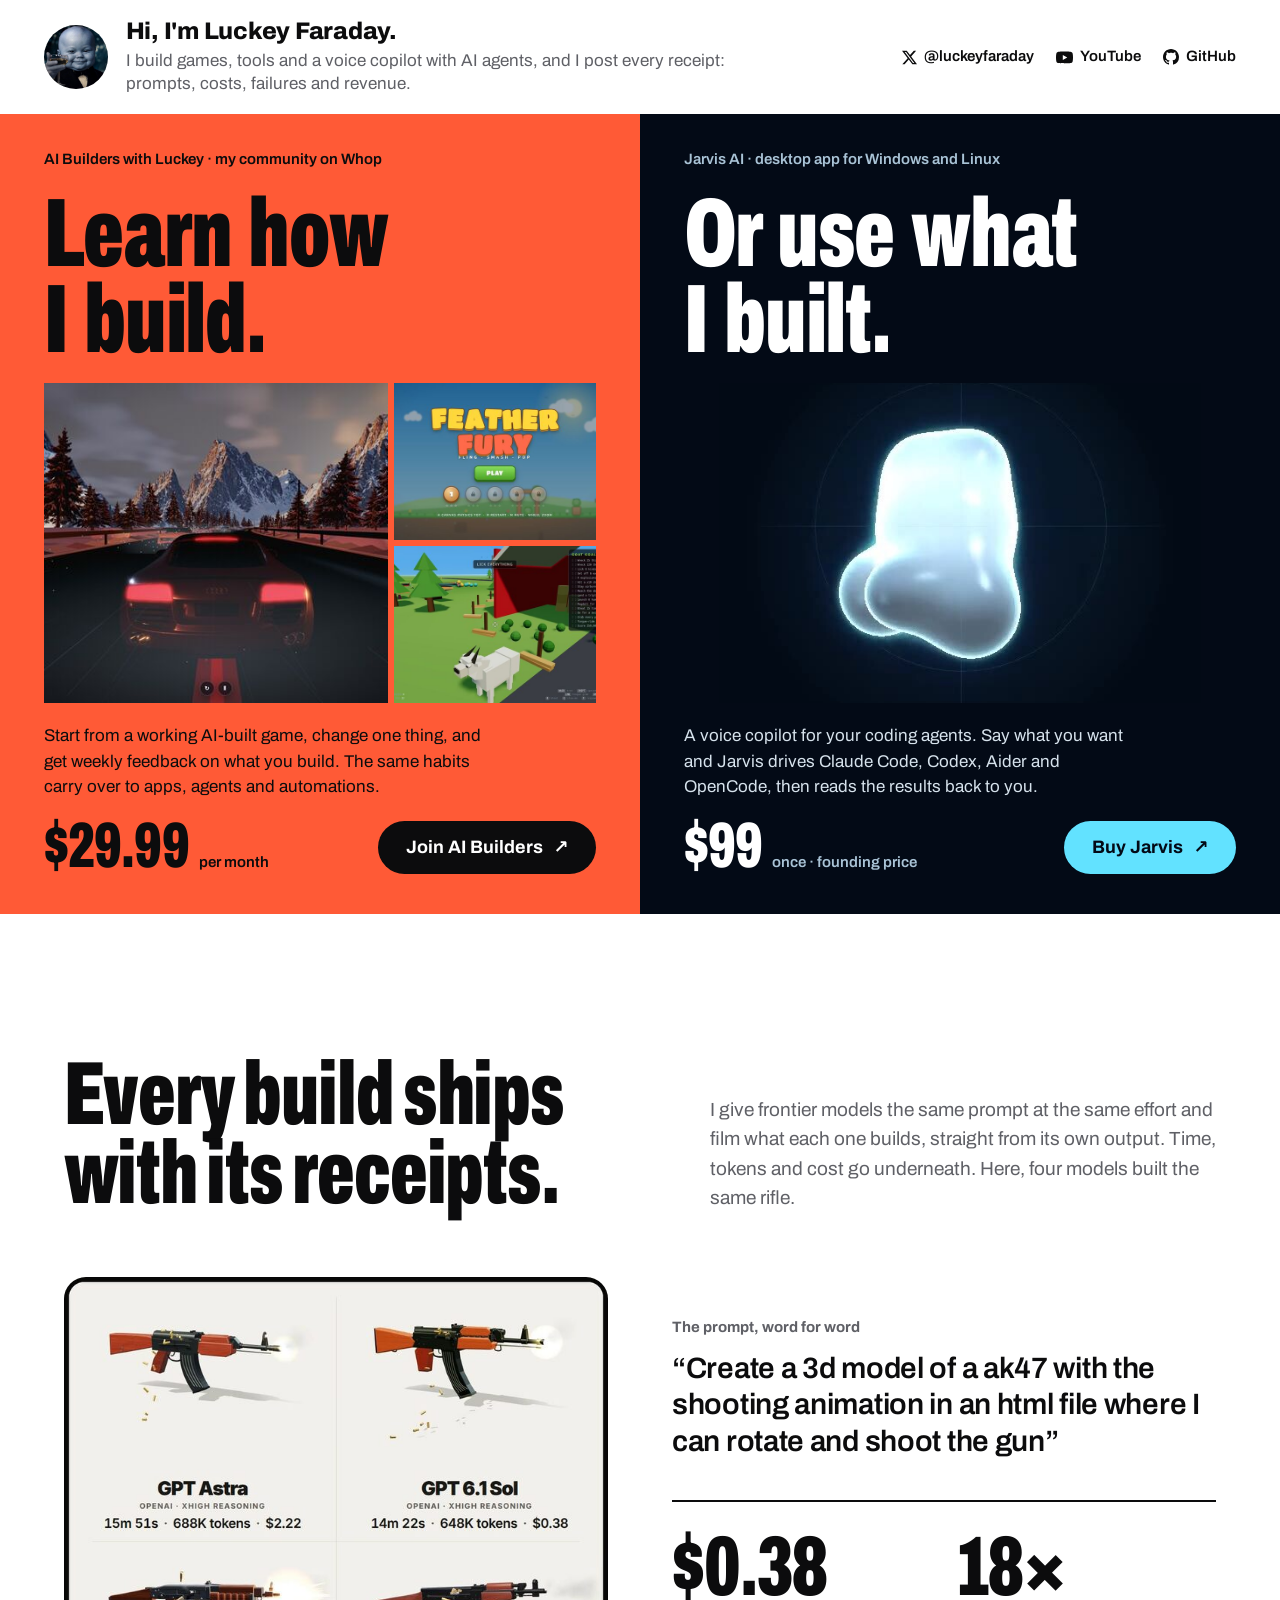
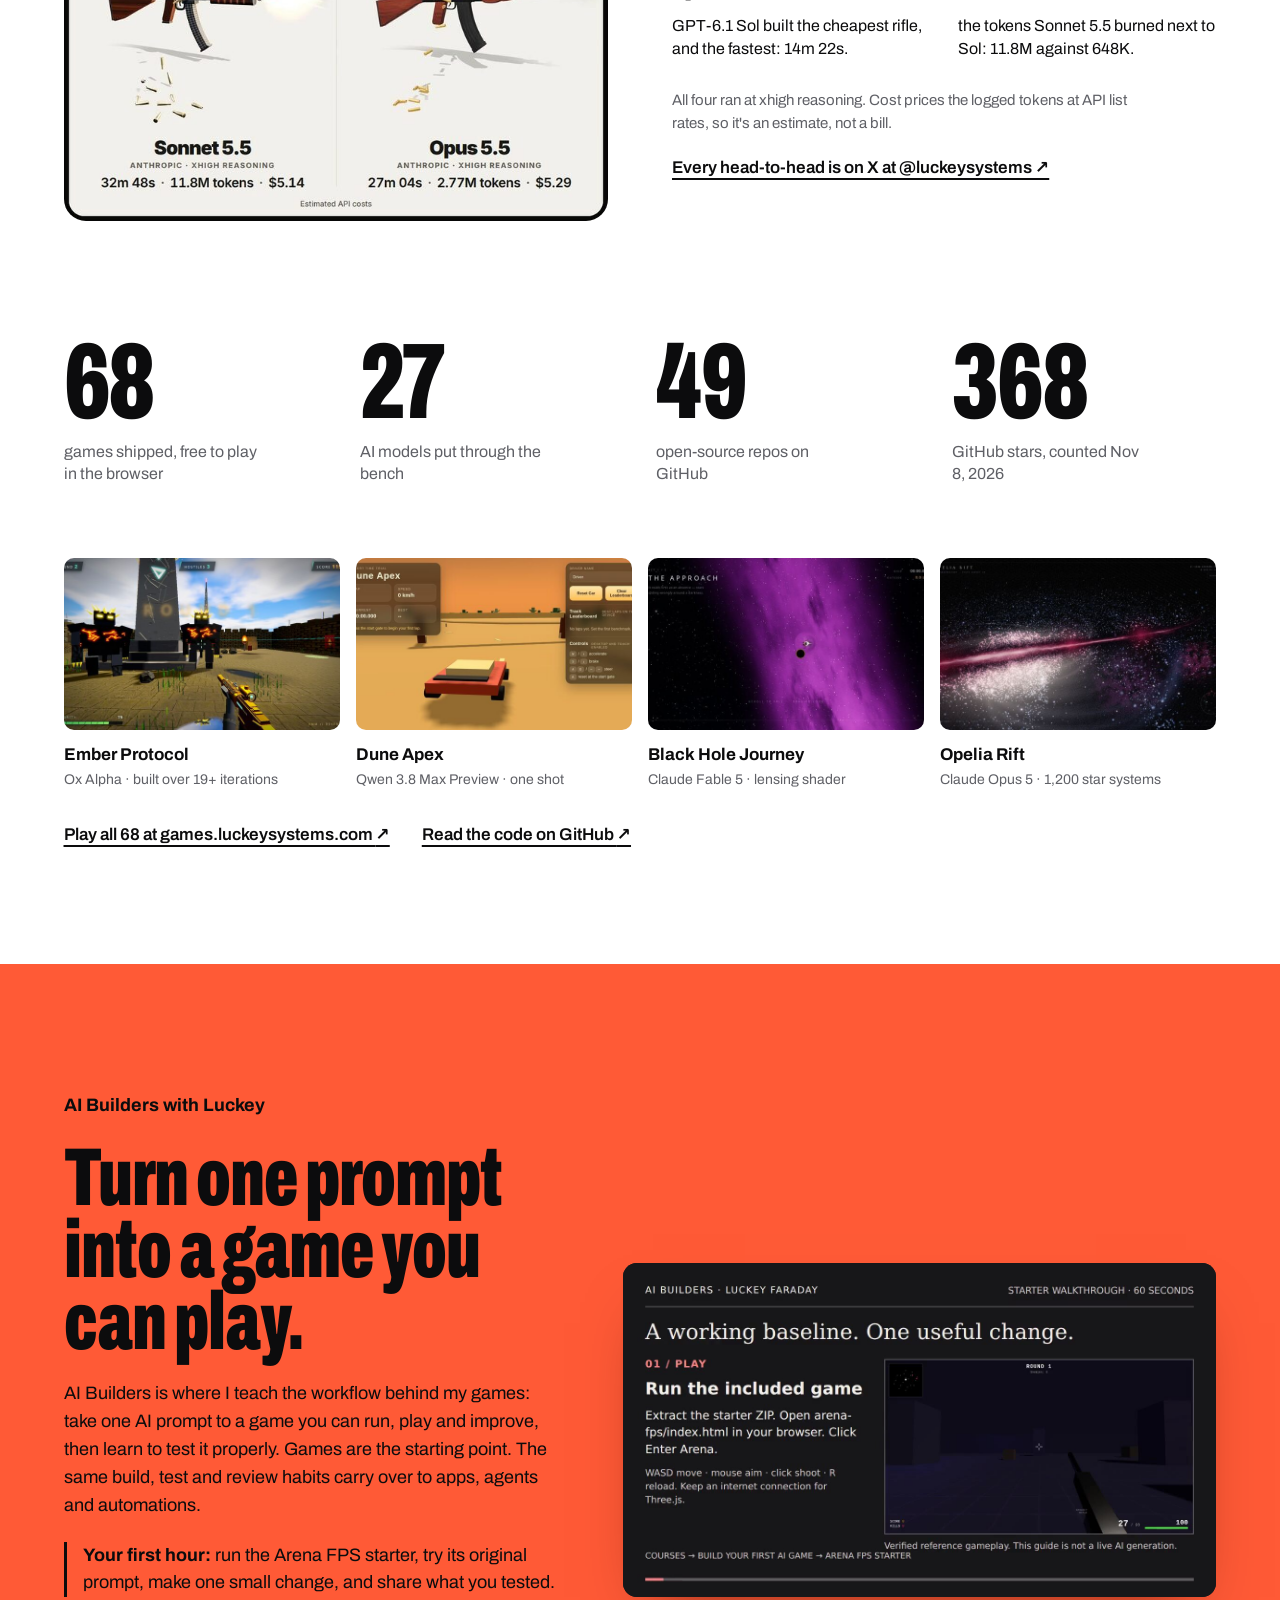
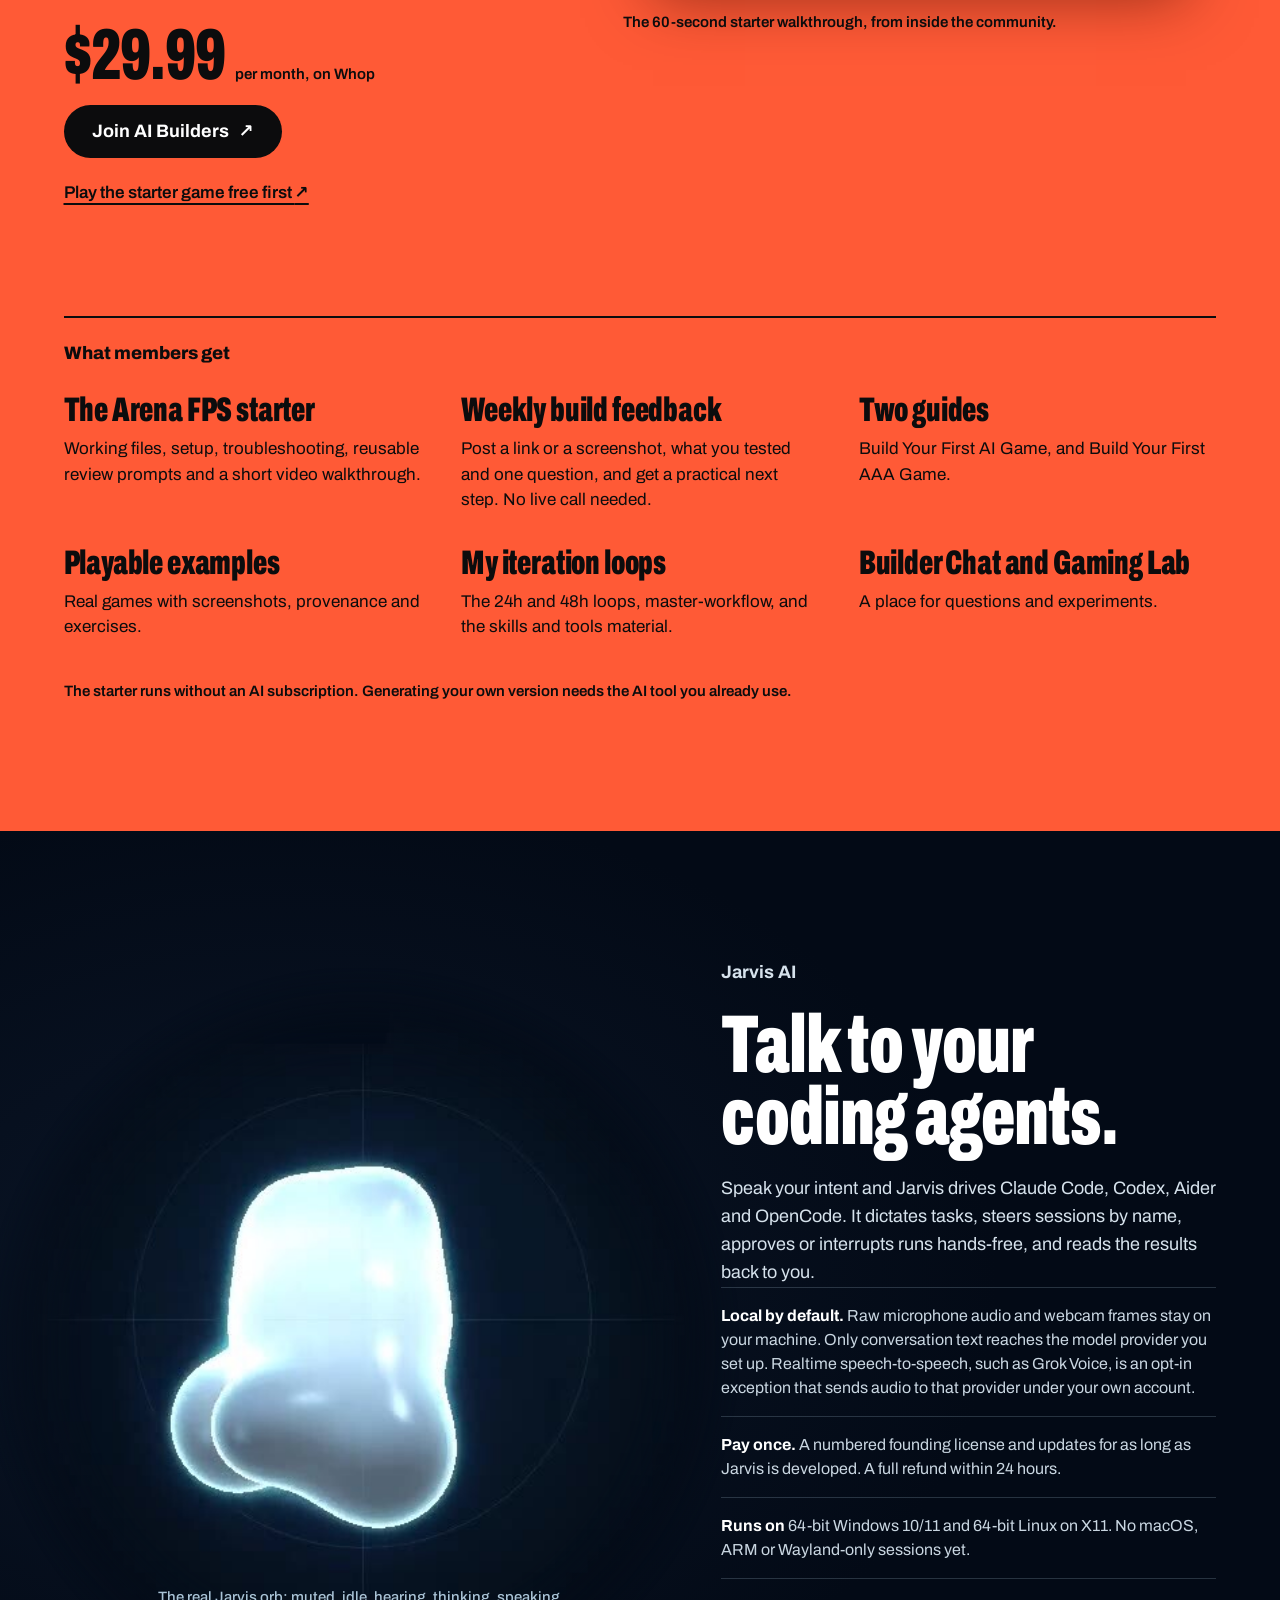
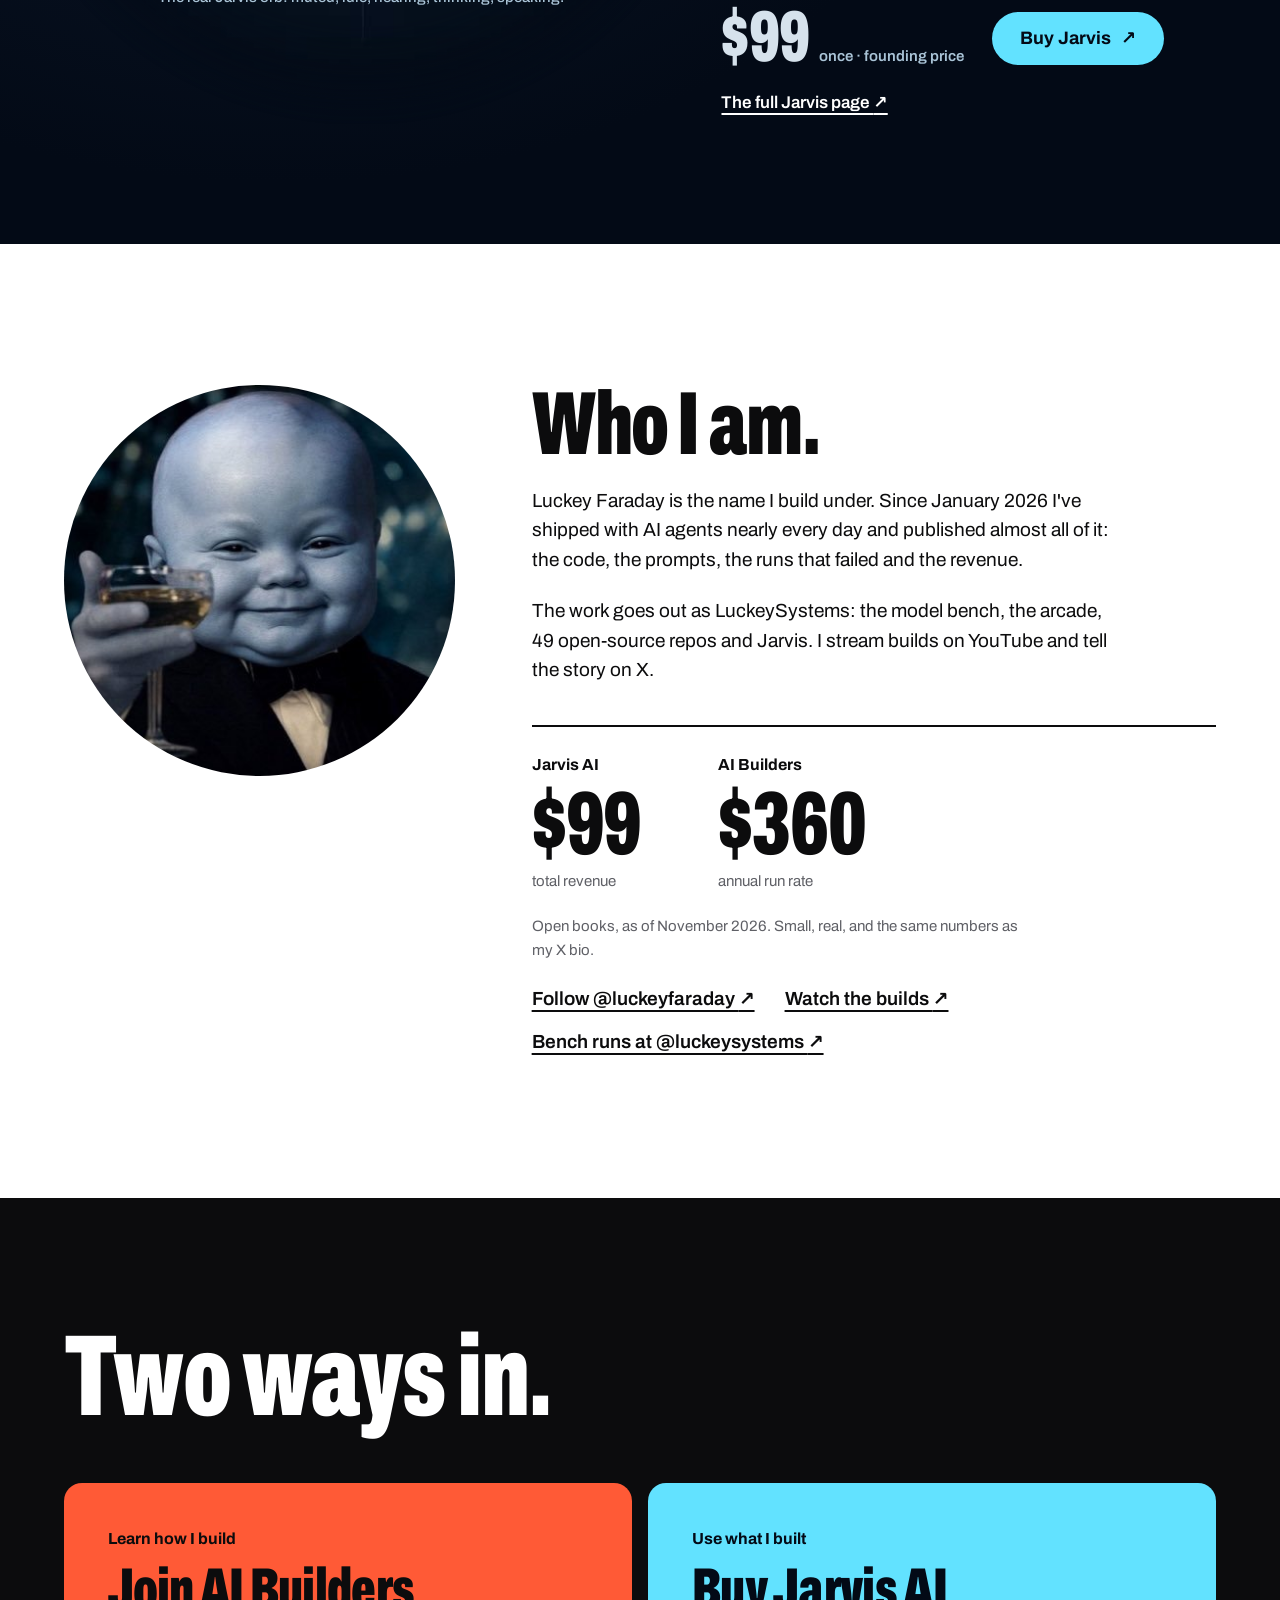
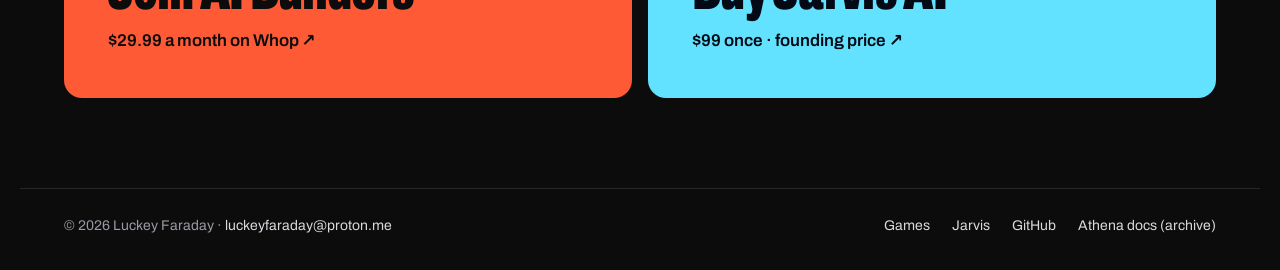
==== commit 158ec79a: "Redo the homepage as Luckey Faraday's landing page The page behind the @luckeyfaraday profile link: " ====
--- a/index.html
+++ b/index.html
@@ -1,608 +1,281 @@
 <!doctype html>
 <html lang="en">
-<head>
-  <meta charset="utf-8" />
-  <meta name="viewport" content="width=device-width, initial-scale=1" />
-  <meta name="theme-color" content="#f3ede3" />
-  <title>LuckeySystems — Software Built With AI, Shipped With Receipts</title>
-  <meta name="description" content="LuckeySystems is a small engineering shop that builds software with AI agents and publishes the proof. Three lines: Jarvis AI, a lifetime-licensed voice copilot for coding agents; an arcade of 62 AI-built browser games with published prompts; and Athena, a free local-first toolkit that gives coding agents durable memory." />
-  <link rel="canonical" href="https://luckeysystems.com/" />
-  <meta property="og:title" content="LuckeySystems — Software Built With AI, Shipped With Receipts" />
-  <meta property="og:description" content="One small shop, three lines: Jarvis AI (buy), an arcade of 62 AI-built games (play), and the Athena toolkit (free). Every build in public." />
-  <meta property="og:type" content="website" />
-  <meta property="og:url" content="https://luckeysystems.com/" />
-  <meta property="og:site_name" content="LuckeySystems" />
-  <meta property="og:image" content="https://luckeysystems.com/assets/og-card-v2.png" />
-  <meta property="og:image:width" content="1200" />
-  <meta property="og:image:height" content="630" />
-  <meta property="og:image:alt" content="LuckeySystems — software built with AI, shipped with receipts." />
-  <meta name="twitter:card" content="summary_large_image" />
-  <meta name="twitter:title" content="LuckeySystems — Software Built With AI, Shipped With Receipts" />
-  <meta name="twitter:description" content="One small shop, three lines: Jarvis AI (buy), an arcade of 62 AI-built games (play), and the Athena toolkit (free)." />
-  <meta name="twitter:image" content="https://luckeysystems.com/assets/og-card-v2.png" />
-  <meta name="twitter:image:alt" content="LuckeySystems — software built with AI, shipped with receipts." />
-  <link rel="icon" type="image/png" sizes="32x32" href="assets/athena-icon-32.png" />
-  <link rel="icon" type="image/png" sizes="128x128" href="assets/athena-icon-128.png" />
-  <link rel="apple-touch-icon" href="assets/athena-app-icon.png" />
-  <link rel="preconnect" href="https://fonts.googleapis.com" />
-  <link rel="preconnect" href="https://fonts.gstatic.com" crossorigin />
-  <link href="https://fonts.googleapis.com/css2?family=Bricolage+Grotesque:opsz,wght@12..96,300..800&family=IBM+Plex+Mono:ital,wght@0,400;0,500;1,400&family=Silkscreen:wght@400;700&display=swap" rel="stylesheet" />
-  <link rel="stylesheet" href="css/style.css" />
-</head>
-<body>
-
-  <!-- ============ fixed atmosphere layers ============ -->
-  <div class="atmo atmo-grain" aria-hidden="true"></div>
-  <div class="atmo atmo-constellation" aria-hidden="true">
-    <svg viewBox="0 0 1400 900" preserveAspectRatio="xMidYMid slice">
-      <g class="const-lines" stroke="currentColor" stroke-width="1" opacity=".35">
-        <path d="M180 140 L460 90 L820 210 L1180 120 M460 90 L380 420 L820 210 M380 420 L160 640 L640 760 L1080 560 L1180 120 M640 760 L820 210 M1080 560 L1240 780" fill="none"/>
-      </g>
-      <g class="const-marks" fill="none" stroke="currentColor" stroke-linecap="round">
-        <g transform="translate(180 140) scale(.16)"><use href="#ast"/></g>
-        <g transform="translate(460 90) scale(.26) rotate(14)"><use href="#ast"/></g>
-        <g transform="translate(820 210) scale(.42) rotate(-9)"><use href="#ast"/></g>
-        <g transform="translate(1180 120) scale(.2)"><use href="#ast"/></g>
-        <g transform="translate(380 420) scale(.22) rotate(30)"><use href="#ast"/></g>
-        <g transform="translate(160 640) scale(.3) rotate(-20)"><use href="#ast"/></g>
-        <g transform="translate(640 760) scale(.18)"><use href="#ast"/></g>
-        <g transform="translate(1080 560) scale(.34) rotate(8)"><use href="#ast"/></g>
-        <g transform="translate(1240 780) scale(.14)"><use href="#ast"/></g>
-      </g>
-    </svg>
-  </div>
-
-  <!-- shared symbol: the LuckeySystems asterisk, centered on origin -->
-  <svg width="0" height="0" style="position:absolute" aria-hidden="true">
-    <defs>
-      <g id="ast" stroke-width="28">
-        <line x1="0" y1="-34" x2="0" y2="-86"/>
-        <line x1="0" y1="34" x2="0" y2="86"/>
-        <line x1="29.4" y1="-17" x2="74.5" y2="-43"/>
-        <line x1="29.4" y1="17" x2="74.5" y2="43"/>
-        <line x1="-29.4" y1="-17" x2="-74.5" y2="-43"/>
-        <line x1="-29.4" y1="17" x2="-74.5" y2="43"/>
-      </g>
-    </defs>
-  </svg>
-
-  <div class="frame">
-
-    <!-- ============ header ============ -->
-    <header class="site-header reveal">
-      <a class="brand" href="#top" aria-label="LuckeySystems home">
-        <svg class="brand-mark" viewBox="-110 -110 220 220" aria-hidden="true"><g stroke="currentColor" stroke-linecap="round"><use href="#ast"/></g></svg>
-        <span class="brand-name">LUCKEYSYSTEMS</span>
+  <head>
+    <meta charset="utf-8" />
+    <meta name="viewport" content="width=device-width, initial-scale=1" />
+    <meta name="theme-color" content="#ffffff" />
+    <title>Luckey Faraday — Learn how I build with AI, or use what I built</title>
+    <meta name="description" content="I'm Luckey Faraday. I build games, tools and a voice copilot with AI agents, in public. Join AI Builders, my community on Whop, or get Jarvis AI, the voice copilot for coding agents." />
+    <link rel="canonical" href="https://luckeysystems.com/" />
+
+    <meta property="og:title" content="Luckey Faraday — Learn how I build with AI, or use what I built" />
+    <meta property="og:description" content="Join AI Builders with Luckey ($29.99/mo on Whop) or get Jarvis AI, the voice copilot for coding agents ($99 founding price)." />
+    <meta property="og:type" content="website" />
+    <meta property="og:url" content="https://luckeysystems.com/" />
+    <meta property="og:site_name" content="Luckey Faraday" />
+    <meta property="og:image" content="https://luckeysystems.com/assets/luckey/og-card.png" />
+    <meta property="og:image:width" content="1200" />
+    <meta property="og:image:height" content="630" />
+    <meta property="og:image:alt" content="Luckey Faraday: learn how I build with AI agents, or use what I built." />
+    <meta name="twitter:card" content="summary_large_image" />
+    <meta name="twitter:site" content="@luckeyfaraday" />
+    <meta name="twitter:creator" content="@luckeyfaraday" />
+    <meta name="twitter:title" content="Luckey Faraday — Learn how I build with AI, or use what I built" />
+    <meta name="twitter:description" content="Join AI Builders with Luckey ($29.99/mo on Whop) or get Jarvis AI, the voice copilot for coding agents ($99 founding price)." />
+    <meta name="twitter:image" content="https://luckeysystems.com/assets/luckey/og-card.png" />
+
+    <link rel="icon" type="image/png" sizes="32x32" href="assets/luckey/avatar-32.png" />
+    <link rel="apple-touch-icon" href="assets/luckey/avatar-180.png" />
+
+    <link rel="preconnect" href="https://fonts.googleapis.com" />
+    <link rel="preconnect" href="https://fonts.gstatic.com" crossorigin />
+    <link href="https://fonts.googleapis.com/css2?family=Archivo:ital,wdth,wght@0,62..125,100..900;1,62..125,100..900&display=swap" rel="stylesheet" />
+    <link rel="stylesheet" href="css/style.css" />
+  </head>
+
+  <body>
+    <!-- ============ who + the two offers ============ -->
+    <header class="intro">
+      <a class="intro-face" href="https://x.com/luckeyfaraday" target="_blank" rel="noopener" aria-label="Luckey Faraday on X">
+        <img src="assets/luckey/avatar.jpg" width="399" height="399" alt="Luckey Faraday's avatar: a blue baby in a tuxedo raising a glass" />
       </a>
-      <nav class="site-nav" id="site-nav" aria-label="Primary">
-        <a href="#company"><span class="nav-label">COMPANY</span><span class="cursor" aria-hidden="true"></span></a>
-        <a href="#jarvis"><span class="nav-label">JARVIS</span><span class="cursor" aria-hidden="true"></span></a>
-        <a href="#arcade"><span class="nav-label">ARCADE</span><span class="cursor" aria-hidden="true"></span></a>
-        <a href="#athena"><span class="nav-label">ATHENA</span><span class="cursor" aria-hidden="true"></span></a>
-        <a href="https://docs.luckeysystems.com"><span class="nav-label">DOCS&nbsp;↗</span><span class="cursor" aria-hidden="true"></span></a>
+      <div class="intro-text">
+        <p class="intro-hi">Hi, I'm Luckey Faraday.</p>
+        <p class="intro-line">I build games, tools and a voice copilot with AI agents, and I post every receipt: prompts, costs, failures and revenue.</p>
+        <p class="intro-offers">
+          <a class="chip chip--community" href="#door-community">Community · $29.99/mo</a>
+          <a class="chip chip--jarvis" href="#door-jarvis">Jarvis AI · <span data-jarvis-num>$99</span></a>
+        </p>
+      </div>
+      <nav class="intro-links" aria-label="Elsewhere">
+        <a href="https://x.com/luckeyfaraday" target="_blank" rel="noopener">
+          <svg viewBox="0 0 24 24" width="15" height="15" fill="currentColor" aria-hidden="true"><path d="M18.9 1.2h3.7l-8 9.2 9.4 12.4h-7.4l-5.8-7.6-6.6 7.6H.5l8.6-9.8L0 1.2h7.6l5.2 6.9 6.1-6.9Zm-1.3 19.4h2L6.5 3.3H4.3l13.3 17.3Z"/></svg>
+          <span>@luckeyfaraday</span>
+        </a>
+        <a href="https://youtube.com/@luckey_faraday" target="_blank" rel="noopener">
+          <svg viewBox="0 0 24 24" width="17" height="17" fill="currentColor" aria-hidden="true"><path d="M23.5 6.2a3 3 0 0 0-2.1-2.1C19.5 3.6 12 3.6 12 3.6s-7.5 0-9.4.5A3 3 0 0 0 .5 6.2 31 31 0 0 0 0 12a31 31 0 0 0 .5 5.8 3 3 0 0 0 2.1 2.1c1.9.5 9.4.5 9.4.5s7.5 0 9.4-.5a3 3 0 0 0 2.1-2.1A31 31 0 0 0 24 12a31 31 0 0 0-.5-5.8ZM9.6 15.6V8.4l6.3 3.6-6.3 3.6Z"/></svg>
+          <span>YouTube</span>
+        </a>
+        <a href="https://github.com/luckeyfaraday" target="_blank" rel="noopener">
+          <svg viewBox="0 0 16 16" width="16" height="16" fill="currentColor" aria-hidden="true"><path d="M8 0C3.58 0 0 3.58 0 8c0 3.54 2.29 6.53 5.47 7.59.4.07.55-.17.55-.38 0-.19-.01-.82-.01-1.49-2.01.37-2.53-.49-2.69-.94-.09-.23-.48-.94-.82-1.13-.28-.15-.68-.52-.01-.53.63-.01 1.08.58 1.23.82.72 1.21 1.87.87 2.33.66.07-.52.28-.87.51-1.07-1.78-.2-3.64-.89-3.64-3.95 0-.87.31-1.59.82-2.15-.08-.2-.36-1.02.08-2.12 0 0 .67-.21 2.2.82.64-.18 1.32-.27 2-.27s1.36.09 2 .27c1.53-1.04 2.2-.82 2.2-.82.44 1.1.16 1.92.08 2.12.51.56.82 1.27.82 2.15 0 3.07-1.87 3.75-3.65 3.95.29.25.54.73.54 1.48 0 1.07-.01 1.93-.01 2.2 0 .21.15.46.55.38A8.01 8.01 0 0 0 16 8c0-4.42-3.58-8-8-8Z"/></svg>
+          <span>GitHub</span>
+        </a>
       </nav>
-      <div class="header-meta">
-        <span class="px-label dim">BUILT WITH AI ✳ IN PUBLIC</span>
-        <a class="gh-link" href="https://github.com/luckeyfaraday" target="_blank" rel="noopener" aria-label="GitHub">
-          <svg viewBox="0 0 16 16" width="18" height="18" fill="currentColor" aria-hidden="true"><path d="M8 0C3.58 0 0 3.58 0 8c0 3.54 2.29 6.53 5.47 7.59.4.07.55-.17.55-.38 0-.19-.01-.82-.01-1.49-2.01.37-2.53-.49-2.69-.94-.09-.23-.48-.94-.82-1.13-.28-.15-.68-.52-.01-.53.63-.01 1.08.58 1.23.82.72 1.21 1.87.87 2.33.66.07-.52.28-.87.51-1.07-1.78-.2-3.64-.89-3.64-3.95 0-.87.31-1.59.82-2.15-.08-.2-.36-1.02.08-2.12 0 0 .67-.21 2.2.82.64-.18 1.32-.27 2-.27s1.36.09 2 .27c1.53-1.04 2.2-.82 2.2-.82.44 1.1.16 1.92.08 2.12.51.56.82 1.27.82 2.15 0 3.07-1.87 3.75-3.65 3.95.29.25.54.73.54 1.48 0 1.07-.01 1.93-.01 2.2 0 .21.15.46.55.38A8.01 8.01 0 0 0 16 8c0-4.42-3.58-8-8-8Z"/></svg>
-        </a>
-      </div>
-      <button class="nav-toggle" aria-label="Menu" aria-expanded="false" aria-controls="site-nav">MENU</button>
     </header>
 
-    <!-- ============ hero ============ -->
-    <main id="top">
-      <section class="hero">
-        <div class="hero-grid">
-          <div class="hero-copy">
-            <p class="px-label gold-tag reveal">✳ ONE SMALL SHOP · THREE LINES · EVERY BUILD IN PUBLIC</p>
-            <h1 class="reveal d1">
-              BUILT WITH AI<span class="gold">.</span><br />
-              SHIPPED WITH <em>RECEIPTS<span class="gold">.</span></em>
-            </h1>
-            <p class="hero-sub reveal d2">
-              <strong>LuckeySystems</strong> is a one-person engineering shop that builds software
-              with AI agents and publishes the proof — prompts, source, and all. Three lines come
-              out of it: <strong>Jarvis&nbsp;AI</strong>, a voice copilot you buy once and own;
-              an <strong>arcade</strong> of 62 browser games, 30 of them written end-to-end by
-              frontier models with the prompts on file; and <strong>Athena</strong>, the free
-              local-first toolkit that does the work.
+    <main>
+      <h1 class="sr-only">Luckey Faraday: learn how I build with AI agents, or use what I built.</h1>
+
+      <section class="doors" aria-label="What I offer">
+        <article class="door door--community" id="door-community">
+          <p class="door-tag">AI Builders with Luckey · my community on Whop</p>
+          <h2 class="door-title">Learn how<br />I build.</h2>
+          <a class="door-media door-media--games" href="#community" aria-label="More about AI Builders">
+            <img class="g1" src="assets/arcade/alpine-apex.jpg" width="640" height="360" alt="Alpine Apex: a red sports car racing through snowy mountains at sunset" />
+            <img class="g2" src="assets/arcade/feather-fury.jpg" width="640" height="360" alt="Feather Fury: a slingshot physics puzzler's title screen" />
+            <img class="g3" src="assets/arcade/bleatdown.jpg" width="640" height="360" alt="Bleatdown: a white goat beside a destructible red barn" />
+          </a>
+          <p class="door-copy">Start from a working AI-built game, change one thing, and get weekly feedback on what you build. The same habits carry over to apps, agents and automations.</p>
+          <div class="door-buy">
+            <p class="price"><span class="price-num">$29.99</span><span class="price-per">per month</span></p>
+            <a class="btn btn--ink" href="https://whop.com/luckeyfaraday/ai-builders-community-4e/?utm_source=luckeyfaraday" target="_blank" rel="noopener">Join AI Builders <span aria-hidden="true">↗</span></a>
+          </div>
+        </article>
+
+        <article class="door door--jarvis" id="door-jarvis">
+          <p class="door-tag">Jarvis AI · desktop app for Windows and Linux</p>
+          <h2 class="door-title">Or use what<br />I built.</h2>
+          <a class="door-media door-media--orb" href="#jarvis" aria-label="More about Jarvis AI">
+            <video src="assets/jarvis-orb/orb.mp4" poster="assets/jarvis-orb/orb.jpg" width="560" height="560" autoplay muted loop playsinline preload="metadata" aria-label="The Jarvis AI orb shifting between idle, hearing, thinking and speaking"></video>
+          </a>
+          <p class="door-copy">A voice copilot for your coding agents. Say what you want and Jarvis drives Claude Code, Codex, Aider and OpenCode, then reads the results back to you.</p>
+          <div class="door-buy">
+            <p class="price"><span class="price-num" data-jarvis-num>$99</span><span class="price-per">once · <span data-jarvis-note>founding price</span></span></p>
+            <a class="btn btn--cyan" href="https://jarvis.luckeysystems.com/#founding">Buy Jarvis <span aria-hidden="true">↗</span></a>
+          </div>
+        </article>
+      </section>
+
+      <!-- ============ proof ============ -->
+      <section class="proof" id="receipts">
+        <div class="wrap">
+          <header class="sec-head">
+            <h2 class="display">Every build ships<br />with its receipts.</h2>
+            <p class="sec-lede">I give frontier models the same prompt at the same effort and film what each one builds, straight from its own output. Time, tokens and cost go underneath. Here, four models built the same rifle.</p>
+          </header>
+
+          <div class="bench">
+            <video class="bench-clip" src="assets/bench/ak47-four-models.mp4" poster="assets/bench/ak47-four-models.jpg" width="720" height="720" autoplay muted loop playsinline preload="metadata"
+              aria-label="Four AI-built 3D rifles firing side by side, labelled with each model's time, tokens and cost: GPT Astra 15m 51s, 688K tokens, $2.22; GPT 6.1 Sol 14m 22s, 648K tokens, $0.38; Sonnet 5.5 32m 48s, 11.8M tokens, $5.14; Opus 5.5 27m 04s, 2.77M tokens, $5.29."></video>
+            <div class="bench-notes">
+              <p class="bench-label">The prompt, word for word</p>
+              <blockquote class="bench-prompt">“Create a 3d model of a ak47 with the shooting animation in an html file where I can rotate and shoot the gun”</blockquote>
+              <dl class="bench-stats">
+                <div>
+                  <dt class="display">$0.38</dt>
+                  <dd>GPT-6.1 Sol built the cheapest rifle, and the fastest: 14m 22s.</dd>
+                </div>
+                <div>
+                  <dt class="display">18×</dt>
+                  <dd>the tokens Sonnet 5.5 burned next to Sol: 11.8M against 648K.</dd>
+                </div>
+              </dl>
+              <p class="bench-method">All four ran at xhigh reasoning. Cost prices the logged tokens at API list rates, so it's an estimate, not a bill.</p>
+              <a class="text-link" href="https://x.com/luckeysystems" target="_blank" rel="noopener">Every head-to-head is on X at @luckeysystems <span aria-hidden="true">↗</span></a>
+            </div>
+          </div>
+
+          <dl class="counts">
+            <div><dt class="display">68</dt><dd>games shipped, free to play in the browser</dd></div>
+            <div><dt class="display">27</dt><dd>AI models put through the bench</dd></div>
+            <div><dt class="display">49</dt><dd>open-source repos on GitHub</dd></div>
+            <div><dt class="display">368</dt><dd>GitHub stars, counted Nov 8, 2026</dd></div>
+          </dl>
+
+          <div class="shelf">
+            <a class="shelf-item" href="https://games.luckeysystems.com/games/ember-protocol/index.html">
+              <img src="assets/arcade/ember-protocol.jpg" width="640" height="360" loading="lazy" alt="Ember Protocol: a gold rifle facing glowing enemies by a fortress obelisk" />
+              <span class="shelf-title">Ember Protocol</span>
+              <span class="shelf-by">Ox Alpha · built over 19+ iterations</span>
+            </a>
+            <a class="shelf-item" href="https://games.luckeysystems.com/games/dune-apex/index.html">
+              <img src="assets/arcade/dune-apex.jpg" width="640" height="360" loading="lazy" alt="Dune Apex: a low-poly racer on a sunlit desert track" />
+              <span class="shelf-title">Dune Apex</span>
+              <span class="shelf-by">Qwen 3.8 Max Preview · one shot</span>
+            </a>
+            <a class="shelf-item" href="https://games.luckeysystems.com/games/black-hole/index.html">
+              <img src="assets/arcade/black-hole.jpg" width="640" height="360" loading="lazy" alt="Black Hole Journey: a violet nebula and a black hole in deep space" />
+              <span class="shelf-title">Black Hole Journey</span>
+              <span class="shelf-by">Claude Fable 5 · lensing shader</span>
+            </a>
+            <a class="shelf-item" href="https://games.luckeysystems.com/games/opelia-rift/index.html">
+              <img src="assets/arcade/opelia-rift.jpg" width="640" height="360" loading="lazy" alt="Opelia Rift: a galaxy with a crimson scar of light across its disc" />
+              <span class="shelf-title">Opelia Rift</span>
+              <span class="shelf-by">Claude Opus 5 · 1,200 star systems</span>
+            </a>
+          </div>
+          <p class="shelf-more">
+            <a class="text-link" href="https://games.luckeysystems.com">Play all 68 at games.luckeysystems.com <span aria-hidden="true">↗</span></a>
+            <a class="text-link" href="https://github.com/luckeyfaraday" target="_blank" rel="noopener">Read the code on GitHub <span aria-hidden="true">↗</span></a>
+          </p>
+        </div>
+      </section>
+
+      <!-- ============ offer 1: the community ============ -->
+      <section class="band band--community" id="community">
+        <div class="wrap">
+          <div class="offer">
+            <div class="offer-text">
+              <p class="offer-tag">AI Builders with Luckey</p>
+              <h2 class="display">Turn one prompt into a game you can play.</h2>
+              <p>AI Builders is where I teach the workflow behind my games: take one AI prompt to a game you can run, play and improve, then learn to test it properly. Games are the starting point. The same build, test and review habits carry over to apps, agents and automations.</p>
+              <p class="offer-first"><strong>Your first hour:</strong> run the Arena FPS starter, try its original prompt, make one small change, and share what you tested.</p>
+              <div class="offer-buy">
+                <p class="price"><span class="price-num">$29.99</span><span class="price-per">per month, on Whop</span></p>
+                <a class="btn btn--ink" href="https://whop.com/luckeyfaraday/ai-builders-community-4e/?utm_source=luckeyfaraday" target="_blank" rel="noopener">Join AI Builders <span aria-hidden="true">↗</span></a>
+              </div>
+              <a class="text-link" href="https://games.luckeysystems.com/games/arena-fps/index.html">Play the starter game free first <span aria-hidden="true">↗</span></a>
+            </div>
+            <figure class="offer-media">
+              <video src="assets/community/starter-walkthrough.mp4" poster="assets/community/starter-walkthrough.jpg" width="1280" height="720" autoplay muted loop playsinline preload="metadata" aria-label="The Arena FPS starter walkthrough: play the included game, generate a separate copy, change one thing, show your evidence"></video>
+              <figcaption>The 60-second starter walkthrough, from inside the community.</figcaption>
+            </figure>
+          </div>
+
+          <h3 class="perks-head">What members get</h3>
+          <ul class="perks">
+            <li><strong>The Arena FPS starter</strong> Working files, setup, troubleshooting, reusable review prompts and a short video walkthrough.</li>
+            <li><strong>Weekly build feedback</strong> Post a link or a screenshot, what you tested and one question, and get a practical next step. No live call needed.</li>
+            <li><strong>Two guides</strong> Build Your First AI Game, and Build Your First AAA Game.</li>
+            <li><strong>Playable examples</strong> Real games with screenshots, provenance and exercises.</li>
+            <li><strong>My iteration loops</strong> The 24h and 48h loops, master-workflow, and the skills and tools material.</li>
+            <li><strong>Builder Chat and Gaming Lab</strong> A place for questions and experiments.</li>
+          </ul>
+          <p class="perks-note">The starter runs without an AI subscription. Generating your own version needs the AI tool you already use.</p>
+        </div>
+      </section>
+
+      <!-- ============ offer 2: Jarvis ============ -->
+      <section class="band band--jarvis" id="jarvis">
+        <div class="wrap">
+          <div class="offer offer--flip">
+            <figure class="orb-stage">
+              <video src="assets/jarvis-orb/orb.mp4" poster="assets/jarvis-orb/orb.jpg" width="560" height="560" autoplay muted loop playsinline preload="metadata" aria-label="The Jarvis AI orb moving through its muted, idle, hearing, thinking and speaking states"></video>
+              <figcaption>The real Jarvis orb: muted, idle, hearing, thinking, speaking.</figcaption>
+            </figure>
+            <div class="offer-text">
+              <p class="offer-tag">Jarvis AI</p>
+              <h2 class="display">Talk to your coding agents.</h2>
+              <p>Speak your intent and Jarvis drives Claude Code, Codex, Aider and OpenCode. It dictates tasks, steers sessions by name, approves or interrupts runs hands-free, and reads the results back to you.</p>
+              <ul class="facts">
+                <li><strong>Local by default.</strong> Raw microphone audio and webcam frames stay on your machine. Only conversation text reaches the model provider you set up. Realtime speech-to-speech, such as Grok Voice, is an opt-in exception that sends audio to that provider under your own account.</li>
+                <li><strong>Pay once.</strong> A numbered founding license and updates for as long as Jarvis is developed. A full refund within 24 hours.</li>
+                <li><strong>Runs on</strong> 64-bit Windows 10/11 and 64-bit Linux on X11. No macOS, ARM or Wayland-only sessions yet.</li>
+              </ul>
+              <div class="offer-buy">
+                <p class="price"><span class="price-num" data-jarvis-num>$99</span><span class="price-per">once · <span data-jarvis-note>founding price</span></span></p>
+                <a class="btn btn--cyan" href="https://jarvis.luckeysystems.com/#founding">Buy Jarvis <span aria-hidden="true">↗</span></a>
+              </div>
+              <a class="text-link" href="https://jarvis.luckeysystems.com">The full Jarvis page <span aria-hidden="true">↗</span></a>
+            </div>
+          </div>
+        </div>
+      </section>
+
+      <!-- ============ who ============ -->
+      <section class="about" id="about">
+        <div class="wrap about-grid">
+          <img class="about-face" src="assets/luckey/avatar.jpg" width="399" height="399" loading="lazy" alt="" />
+          <div class="about-text">
+            <h2 class="display">Who I am.</h2>
+            <p>Luckey Faraday is the name I build under. Since January 2026 I've shipped with AI agents nearly every day and published almost all of it: the code, the prompts, the runs that failed and the revenue.</p>
+            <p>The work goes out as LuckeySystems: the model bench, the arcade, 49 open-source repos and Jarvis. I stream builds on YouTube and tell the story on X.</p>
+            <dl class="books">
+              <div><dt>Jarvis AI</dt><dd class="display">$99</dd><dd class="books-k">total revenue</dd></div>
+              <div><dt>AI Builders</dt><dd class="display">$360</dd><dd class="books-k">annual run rate</dd></div>
+            </dl>
+            <p class="books-note">Open books, as of November 2026. Small, real, and the same numbers as my X bio.</p>
+            <p class="about-links">
+              <a class="text-link" href="https://x.com/luckeyfaraday" target="_blank" rel="noopener">Follow @luckeyfaraday <span aria-hidden="true">↗</span></a>
+              <a class="text-link" href="https://youtube.com/@luckey_faraday" target="_blank" rel="noopener">Watch the builds <span aria-hidden="true">↗</span></a>
+              <a class="text-link" href="https://x.com/luckeysystems" target="_blank" rel="noopener">Bench runs at @luckeysystems <span aria-hidden="true">↗</span></a>
             </p>
-            <div class="hero-actions reveal d3">
-              <a class="btn-solid" href="https://jarvis.luckeysystems.com/#founding" data-jarvis-cta>BUY JARVIS AI<span data-jarvis-price> — $99</span>&nbsp;↗</a>
-              <a class="btn-ghost" href="https://games.luckeysystems.com">PLAY THE ARCADE&nbsp;↗</a>
-              <span class="px-label dim hero-note"><span data-jarvis-note>FOUNDING PRICE</span> · LIFETIME LICENSE · NO SUBSCRIPTION</span>
-            </div>
-          </div>
-          <div class="hero-figure reveal d2" aria-hidden="true">
-            <div class="spec-plate">
-              <svg class="plate-mark" viewBox="-130 -130 260 260"><g stroke="currentColor" stroke-linecap="round"><use href="#ast"/></g></svg>
-              <div class="plate-rule"></div>
-              <dl class="plate-data">
-                <div><dt>FIG.</dt><dd>001 — THE MARK</dd></div>
-                <div><dt>SHOP</dt><dd>LUCKEYSYSTEMS</dd></div>
-                <div><dt>LINES</dt><dd>04</dd></div>
-                <div><dt>PUBLIC REPOS</dt><dd>53</dd></div>
-                <div><dt>GAMES SHIPPED</dt><dd>62</dd></div>
-                <div><dt>CLOUD REQ.</dt><dd class="gold">NONE</dd></div>
-              </dl>
-            </div>
-          </div>
-        </div>
-      </section>
-
-      <!-- ============ proof strip ============ -->
-      <section class="proof-strip" aria-label="LuckeySystems by the numbers">
-        <div class="proof-cell">
-          <span class="proof-num">62</span>
-          <span class="px-label proof-label">GAMES SHIPPED</span>
-          <span class="proof-sub">30 written entirely by models, prompts published</span>
-        </div>
-        <div class="proof-cell">
-          <span class="proof-num">53</span>
-          <span class="px-label proof-label">PUBLIC REPOS</span>
-          <span class="proof-sub">Original, readable, forkable — 61 counting forks</span>
-        </div>
-        <div class="proof-cell">
-          <span class="proof-num">13</span>
-          <span class="px-label proof-label">MODELS BENCHED</span>
-          <span class="proof-sub">Claude, GPT, Qwen, DeepSeek, Grok, Gemini &amp; more</span>
-        </div>
-        <div class="proof-cell">
-          <span class="proof-num">01</span>
-          <span class="px-label proof-label">PRODUCT FOR SALE</span>
-          <span class="proof-sub">Jarvis AI — one payment, yours for good</span>
-        </div>
-      </section>
-
-      <!-- ============ company: the three lines ============ -->
-      <section id="company" class="section">
-        <div class="section-head">
-          <span class="px-label">COMPANY</span>
-          <span class="px-label dim">FIG. 002 — ONE WORKSHOP, THREE LINES</span>
-        </div>
-        <p class="company-lead">The same machinery ships three ways. <strong>One product you buy</strong>,
-        <strong>one arcade you play</strong>, and <strong>one toolkit that's free</strong> —
-        with a foundation being formed to steward the open
-        parts when they outgrow me.</p>
-        <div class="company-grid">
-          <a class="company-cell" href="#jarvis">
-            <span class="px-label company-role">COMMERCIAL PRODUCT <span class="line-verb">BUY</span></span>
-            <span class="company-name">JARVIS AI</span>
-            <span class="company-desc">A voice copilot that runs Claude Code, Codex, Aider and OpenCode hands-free. One payment, lifetime license, no subscription. This is the line that funds the rest.</span>
-          </a>
-          <a class="company-cell" href="#arcade">
-            <span class="px-label company-role">THE ARCADE <span class="line-verb">PLAY</span></span>
-            <span class="company-name">GAMES</span>
-            <span class="company-desc">62 browser games, free to play. 30 are one-shot model output with the prompt and model on record; 32 are built here. The proof that the method works.</span>
-          </a>
-          <a class="company-cell" href="#athena">
-            <span class="px-label company-role">OPEN TOOLKIT <span class="line-verb free">FREE</span></span>
-            <span class="company-name">ATHENA</span>
-            <span class="company-desc">Four local-first tools that give AI coding agents durable memory. MIT and source-available, free to run forever. The machinery behind everything else here.</span>
-          </a>
-        </div>
-      </section>
-
-      <!-- ============ jarvis: the commercial line ============ -->
-      <section id="jarvis" class="section jarvis-band">
-        <div class="section-head">
-          <span class="px-label">LINE 01 — BUY</span>
-          <span class="px-label dim">FIG. 003 — THE PRODUCT THAT PAYS FOR THE OPEN ONES</span>
-        </div>
-        <div class="jarvis-inner">
-          <div class="jarvis-copy">
-            <p class="px-label jarvis-kind">VOICE · COPILOT FOR CODING AGENTS <span class="jarvis-badge">PROPRIETARY</span></p>
-            <h2>JARVIS<span class="jarvis-accent">_</span>AI</h2>
-            <p>Speak your intent and Jarvis drives <b>Claude Code, Codex, Aider, and OpenCode</b> —
-            dictating tasks, steering sessions by name, approving or interrupting runs hands-free,
-            and reading results back to you. By default, raw microphone audio and webcam frames
-            stay on your machine — only conversation text reaches the model provider you
-            configured. Realtime speech-to-speech, such as Grok Voice, is an opt-in exception
-            that sends audio to that provider under your own account.</p>
-            <ul class="p-tags jarvis-tags">
-              <li>VOICE-NATIVE</li><li>LOCAL BY DEFAULT</li><li>MULTI-AGENT</li><li>LIFETIME LICENSE</li>
-            </ul>
-            <div class="jarvis-actions">
-              <a class="btn-solid jarvis-btn" href="https://jarvis.luckeysystems.com/#founding" data-jarvis-cta>BUY NOW<span data-jarvis-price> — $99</span>&nbsp;↗</a>
-              <span class="px-label dim">ONE PAYMENT · UPDATES FOR LIFE · 24-HOUR REFUND</span>
-            </div>
-          </div>
-          <div class="jarvis-figure" aria-hidden="true">
-            <div class="jarvis-orb">
-              <span class="jarvis-ring r1"></span>
-              <span class="jarvis-ring r2"></span>
-              <span class="jarvis-core"></span>
-            </div>
-            <p class="px-label jarvis-hud-label">CYAN: WORKING ✳ AMBER: NEEDS YOU</p>
-          </div>
-        </div>
-
-        <div class="ladder-block">
-          <p class="px-label ladder-title">THE FOUNDING 100 — EVERY STEP IS PERMANENT</p>
-          <div class="ladder" aria-hidden="true">
-            <div class="ladder-step"><span class="ladder-bar" style="--p:26px"></span><span class="ladder-price">$49</span><span class="ladder-units">×5</span></div>
-            <div class="ladder-step"><span class="ladder-bar" style="--p:33px"></span><span class="ladder-price">$99</span><span class="ladder-units">×5</span></div>
-            <div class="ladder-step"><span class="ladder-bar" style="--p:46px"></span><span class="ladder-price">$199</span><span class="ladder-units">×5</span></div>
-            <div class="ladder-step"><span class="ladder-bar" style="--p:59px"></span><span class="ladder-price">$299</span><span class="ladder-units">×5</span></div>
-            <div class="ladder-step"><span class="ladder-bar" style="--p:72px"></span><span class="ladder-price">$399</span><span class="ladder-units">×10</span></div>
-            <div class="ladder-step"><span class="ladder-bar" style="--p:85px"></span><span class="ladder-price">$499</span><span class="ladder-units">×15</span></div>
-            <div class="ladder-step"><span class="ladder-bar" style="--p:98px"></span><span class="ladder-price">$599</span><span class="ladder-units">×15</span></div>
-            <div class="ladder-step"><span class="ladder-bar" style="--p:111px"></span><span class="ladder-price">$699</span><span class="ladder-units">×15</span></div>
-            <div class="ladder-step"><span class="ladder-bar" style="--p:124px"></span><span class="ladder-price">$799</span><span class="ladder-units">×15</span></div>
-            <div class="ladder-step"><span class="ladder-bar" style="--p:137px"></span><span class="ladder-price">$899</span><span class="ladder-units">×10</span></div>
-            <div class="ladder-step std"><span class="ladder-bar" style="--p:150px"></span><span class="ladder-price">$999</span><span class="ladder-units">STD</span></div>
-          </div>
-          <p class="ladder-note">The first 100 licenses are numbered and priced in ascending steps,
-          starting at <b>$49</b> for waitlist members. When a step sells out its price never comes
-          back. From customer 101 the standard lifetime price is <b>$999</b>. Every tier is the same
-          product and the same lifetime terms — only the number on your license changes.
-          <a href="https://jarvis.luckeysystems.com/#founding">See the current step and what's left ↗</a></p>
-        </div>
-      </section>
-
-      <!-- ============ arcade ============ -->
-      <section id="arcade" class="section">
-        <div class="section-head">
-          <span class="px-label">LINE 02 — PLAY</span>
-          <span class="px-label dim">FIG. 004 — 62 GAMES · FREE IN YOUR BROWSER · NOTHING TO INSTALL</span>
-        </div>
-        <p class="company-lead">Every game here runs in a browser tab and costs nothing. 30 of them
-        are the point: a <strong>frontier model was handed one prompt and shipped verbatim</strong>,
-        no human edits and no second takes, with the prompt, model, and reasoning level published
-        next to the game. It's a benchmark you can play — and the loudest evidence that the way this
-        shop builds software actually works.</p>
-
-        <div class="arcade-grid">
-          <a class="arcade-cell" href="https://games.luckeysystems.com/games/pastel-nuketown/index.html">
-            <img src="assets/arcade/pastel-nuketown.jpg" width="640" height="360" loading="lazy" decoding="async" alt="Pastel Nuketown — a pastel-coloured arena shooter map" />
-            <span class="arcade-meta">
-              <span class="arcade-title">PASTEL NUKETOWN <span class="tier-pill studio">STUDIO</span></span>
-              <span class="arcade-by">Arena shooter · built here with Claude Opus 5</span>
-            </span>
-          </a>
-          <a class="arcade-cell" href="https://games.luckeysystems.com/games/opelia-rift/index.html">
-            <img src="assets/arcade/opelia-rift.jpg" width="640" height="360" loading="lazy" decoding="async" alt="Opelia Rift — an exploration game generated by Claude Opus 5" />
-            <span class="arcade-meta">
-              <span class="arcade-title">OPELIA RIFT <span class="tier-pill bench">BENCH</span></span>
-              <span class="arcade-by">Exploration · one shot, Claude Opus 5</span>
-            </span>
-          </a>
-          <a class="arcade-cell" href="https://games.luckeysystems.com/games/aurelia-rift/index.html">
-            <img src="assets/arcade/aurelia-rift.jpg" width="640" height="360" loading="lazy" decoding="async" alt="Aurelia Rift: a spiral galaxy of points with a warm current running through it" />
-            <span class="arcade-meta">
-              <span class="arcade-title">AURELIA RIFT <span class="tier-pill studio">STUDIO</span></span>
-              <span class="arcade-by">Exploration · built here with Claude Fable 5</span>
-            </span>
-          </a>
-          <a class="arcade-cell" href="https://games.luckeysystems.com/games/black-hole/index.html">
-            <img src="assets/arcade/black-hole.jpg" width="640" height="360" loading="lazy" decoding="async" alt="Black Hole Journey — a cinematic flight through a black hole" />
-            <span class="arcade-meta">
-              <span class="arcade-title">BLACK HOLE JOURNEY <span class="tier-pill studio">STUDIO</span></span>
-              <span class="arcade-by">Cinematic flight · built here with Claude Fable 5</span>
-            </span>
-          </a>
-          <a class="arcade-cell" href="https://games.luckeysystems.com/games/halo-ringfall/index.html">
-            <img src="assets/arcade/halo-ringfall.jpg" width="640" height="360" loading="lazy" decoding="async" alt="Halo Ringfall — a wave shooter generated by Qwen 3.8 Max Preview" />
-            <span class="arcade-meta">
-              <span class="arcade-title">HALO // RINGFALL <span class="tier-pill bench">BENCH</span></span>
-              <span class="arcade-by">Wave shooter · one shot, Qwen 3.8 Max Preview</span>
-            </span>
-          </a>
-          <a class="arcade-cell" href="https://games.luckeysystems.com/games/dune-apex/index.html">
-            <img src="assets/arcade/dune-apex.jpg" width="640" height="360" loading="lazy" decoding="async" alt="Dune Apex — a desert racing game" />
-            <span class="arcade-meta">
-              <span class="arcade-title">DUNE APEX <span class="tier-pill studio">STUDIO</span></span>
-              <span class="arcade-by">Racing · built here with AI</span>
-            </span>
-          </a>
-        </div>
-
-        <div class="arcade-legend">
-          <div class="legend-item">
-            <span class="tier-pill bench">BENCH</span>
-            <p><b>30 games.</b> One standardized prompt, one model, shipped exactly as written —
-            no human code, no retries. The prompt and model are published beside every entry.</p>
-          </div>
-          <div class="legend-item">
-            <span class="tier-pill studio">STUDIO</span>
-            <p><b>32 games.</b> Built in this shop with AI in the loop and a human steering.
-            Bigger, more finished, and honestly labelled as such.</p>
-          </div>
-          <div class="legend-item">
-            <span class="tier-pill community">COMMUNITY</span>
-            <p><b>Opening later.</b> A paid, reviewed tier for games you built and want hosted —
-            sandboxed, credited, and held to the same provenance rules.</p>
-          </div>
-        </div>
-
-        <div class="arcade-actions">
-          <a class="btn-solid" href="https://games.luckeysystems.com">OPEN THE ARCADE&nbsp;↗</a>
-          <span class="px-label dim">13 MODELS BENCHED ✳ FILTER THE GRID BY MODEL OR TIER</span>
-        </div>
-      </section>
-
-      <!-- ============ athena: the open toolkit ============ -->
-      <section id="athena" class="section">
-        <div class="section-head">
-          <span class="px-label">LINE 03 — FREE</span>
-          <span class="px-label dim">FIG. 005 — ATHENA: THE MACHINERY, 04 OPEN TOOLS</span>
-        </div>
-        <p class="company-lead">Most AI tools wake up with amnesia. <strong>Athena</strong> is the
-        local-first toolkit that fixes that — memory, recall, and orchestration that stay in files on
-        your disk. It's what the games and the client work get built with, and it will always be free
-        to run. <strong>Athena Code and Athena Loops are MIT</strong>; the rest is source-available.</p>
-
-        <div class="athena-install">
-          <div class="install-block">
-            <span class="px-label dim">INSTALL ATHENA CODE</span>
-            <div class="install-row">
-              <code id="install-cmd">curl -fsSL https://raw.githubusercontent.com/luckeyfaraday/athena-code/main/scripts/install.sh | bash</code>
-              <button class="copy-btn" data-copy="#install-cmd" aria-label="Copy install command">COPY</button>
-            </div>
-          </div>
-          <a class="btn-ghost" href="https://github.com/luckeyfaraday" target="_blank" rel="noopener">BROWSE THE SOURCE&nbsp;↗</a>
-        </div>
-
-        <div class="product-grid">
-
-          <article class="product">
-            <header>
-              <span class="p-num">01</span>
-              <span class="px-label p-kind">DESKTOP · COMMAND ROOM</span>
-              <span class="px-label p-badge">SOURCE-AVAILABLE</span>
-            </header>
-            <h3>ATHENA<span class="gold">_</span>DESKTOP</h3>
-            <p>A local command room for AI coding agents. One Electron app embeds native
-            terminals for <b>Codex, OpenCode, Claude Code, and Hermes</b>, resumes sessions
-            already on disk, generates bounded project handoffs, and keeps recall context
-            ready for the next fresh agent. MCP bridge included, so your agent can drive
-            the workspace itself.</p>
-            <ul class="p-tags">
-              <li>ELECTRON</li><li>REACT</li><li>FASTAPI</li><li>MCP</li><li>node-pty + xterm.js</li>
-            </ul>
-            <footer>
-              <span class="px-label dim">LINUX / WINDOWS / MACOS</span>
-              <a href="https://github.com/luckeyfaraday/Athena" target="_blank" rel="noopener">REPO&nbsp;↗</a>
-            </footer>
-          </article>
-
-          <article class="product">
-            <header>
-              <span class="p-num">02</span>
-              <span class="px-label p-kind">TERMINAL · CODING AGENT</span>
-              <span class="px-label p-badge">MIT</span>
-            </header>
-            <h3>ATHENA<span class="gold">_</span>CODE</h3>
-            <p>A terminal AI coding agent with <b>persistent local memory</b>. It saves stable
-            facts and decisions, automatically recalls what's relevant each turn, and
-            searches across every past session — without shipping your context to anyone.
-            A memory-focused fork of OpenCode with native <code>memory_write</code>,
-            <code>memory_read</code>, and <code>session_recall</code> tools.</p>
-            <ul class="p-tags">
-              <li>TYPESCRIPT</li><li>SQLITE FTS5</li><li>LOCAL-FIRST</li><li>x64 + ARM64</li>
-            </ul>
-            <footer>
-              <span class="px-label dim">LINUX / MACOS / WINDOWS</span>
-              <a href="https://github.com/luckeyfaraday/athena-code" target="_blank" rel="noopener">REPO&nbsp;↗</a>
-            </footer>
-          </article>
-
-          <article class="product">
-            <header>
-              <span class="p-num">03</span>
-              <span class="px-label p-kind">ORCHESTRATION · AGENT LOOP</span>
-              <span class="px-label p-badge">MIT</span>
-            </header>
-            <h3>ATHENA<span class="gold">_</span>LOOPS</h3>
-            <p>A deterministic harness for multi-agent work. Loops decomposes a goal into
-            subtasks, runs worker agents in <b>parallel</b>, then gates the results through a
-            reviewer that repeats until they pass. The control flow is real code, not a
-            prompt — and the same loop drives whichever backend you bring: <b>Claude, Codex,
-            OpenCode, or aider</b>. Ships as an MCP server and a CLI.</p>
-            <ul class="p-tags">
-              <li>PYTHON</li><li>MCP</li><li>CLI</li><li>MULTI-BACKEND</li>
-            </ul>
-            <footer>
-              <span class="px-label dim">ORCHESTRATOR → WORKER → REVIEWER</span>
-              <a href="https://github.com/luckeyfaraday/athena-loops" target="_blank" rel="noopener">REPO&nbsp;↗</a>
-            </footer>
-          </article>
-
-          <article class="product">
-            <header>
-              <span class="p-num">04</span>
-              <span class="px-label p-kind">VOICE · DICTATION</span>
-              <span class="px-label p-badge">SOURCE-AVAILABLE</span>
-            </header>
-            <h3>ATHENA<span class="gold">_</span>WHISPER</h3>
-            <p>Talk to any text field on your desktop. A floating always-on-top widget that
-            records, transcribes locally with <b>faster-whisper</b>, cleans up spoken
-            punctuation, and types the result into terminals, coding agents, browsers —
-            whatever has focus. The local-first answer to cloud dictation tools like
-            Wispr Flow.</p>
-            <ul class="p-tags">
-              <li>PYTHON</li><li>FASTER-WHISPER</li><li>PYQT</li><li>X11 / WAYLAND / WIN</li>
-            </ul>
-            <footer>
-              <span class="px-label dim">LOCAL BY DEFAULT</span>
-              <a href="https://github.com/luckeyfaraday/athena-whisper" target="_blank" rel="noopener">REPO&nbsp;↗</a>
-            </footer>
-          </article>
-
-        </div>
-      </section>
-
-      <!-- ============ terminal demo ============ -->
-      <section id="action" class="section">
-        <div class="section-head">
-          <span class="px-label">DEMO</span>
-          <span class="px-label dim">FIG. 006 — SEE IT IN ACTION: ATHENA CODE, SECOND SESSION</span>
-        </div>
-        <div class="terminal" data-terminal>
-          <div class="terminal-bar">
-            <span class="t-dot"></span><span class="t-dot"></span><span class="t-dot"></span>
-            <span class="t-title">~/projects/api-server — athena-code</span>
-            <span class="t-mem px-label">MEM: <b data-memcount>0</b> FACTS</span>
-          </div>
-          <pre class="terminal-body" data-screen aria-live="off"></pre>
-        </div>
-        <p class="caption">Athena Code freezes one deterministic memory snapshot per session, recalls related
-        facts on every turn, and indexes prior conversations — its own <em>and</em> your local Claude Code,
-        Codex, opencode, and Hermes histories — with SQLite FTS5.</p>
-      </section>
-
-      <!-- ============ ecosystem ============ -->
-      <section id="ecosystem" class="section">
-        <div class="section-head">
-          <span class="px-label">ECOSYSTEM</span>
-          <span class="px-label dim">THE WIDER BENCH — SUPPORTING REPOS</span>
-        </div>
-        <div class="eco-grid">
-          <a class="eco-cell" href="https://github.com/luckeyfaraday/sessions-search" target="_blank" rel="noopener">
-            <span class="eco-name">sessions-search</span>
-            <span class="eco-desc">Search across all your Codex, Claude Code, OpenCode and Hermes sessions.</span>
-          </a>
-          <a class="eco-cell" href="https://github.com/luckeyfaraday/ambient-ai" target="_blank" rel="noopener">
-            <span class="eco-name">ambient-ai</span>
-            <span class="eco-desc">Local context substrate — gathers ambient signals, compacts them, hands clean context to any agent.</span>
-          </a>
-          <a class="eco-cell" href="https://github.com/luckeyfaraday/athena-usage-tracker" target="_blank" rel="noopener">
-            <span class="eco-name">athena-usage-tracker</span>
-            <span class="eco-desc">Local dashboard for Codex and Claude Code usage limits.</span>
-          </a>
-          <a class="eco-cell" href="https://github.com/luckeyfaraday/hermes-mobile" target="_blank" rel="noopener">
-            <span class="eco-name">hermes-mobile</span>
-            <span class="eco-desc">Private PWA bridge for the Hermes gateway, with same-origin REST/SSE proxying.</span>
-          </a>
-          <a class="eco-cell" href="https://github.com/luckeyfaraday/OpenGolem" target="_blank" rel="noopener">
-            <span class="eco-name">OpenGolem</span>
-            <span class="eco-desc">Open-source desktop AI coding agent with OAuth, workspace isolation, skills, and MCP.</span>
-          </a>
-          <a class="eco-cell" href="https://github.com/luckeyfaraday/athena-mobile" target="_blank" rel="noopener">
-            <span class="eco-name">athena-mobile</span>
-            <span class="eco-desc">PWA companion that reaches the Athena desktop over Tailscale — check on agents and sessions from your phone, work stays on your machine.</span>
-          </a>
-          <a class="eco-cell" href="https://github.com/luckeyfaraday?tab=repositories" target="_blank" rel="noopener">
-            <span class="eco-name">+ everything else</span>
-            <span class="eco-desc">53 original repos (61 public including forks) and counting. All of it readable, forkable, yours. ↗</span>
-          </a>
-        </div>
-      </section>
-
-      <!-- ============ principles ============ -->
-      <section id="principles" class="section">
-        <div class="section-head">
-          <span class="px-label">PRINCIPLES</span>
-          <span class="px-label dim">FIG. 007 — HOW THIS SHOP OPERATES</span>
-        </div>
-        <div class="principles">
-          <div class="principle">
-            <span class="pr-num">I.</span>
-            <h4>LOCAL-FIRST, ALWAYS</h4>
-            <p>Memory, recall, transcripts, and audio live in files on your disk. The hot
-            paths need no backend service and no account. The cloud is an option, never
-            a dependency.</p>
-          </div>
-          <div class="principle">
-            <span class="pr-num">II.</span>
-            <h4>RECEIPTS, NOT CLAIMS</h4>
-            <p>Everyone says AI built it. Here the prompt, the model, and the reasoning level
-            are published next to the thing itself — and where a human steered, it says so
-            on the label.</p>
-          </div>
-          <div class="principle">
-            <span class="pr-num">III.</span>
-            <h4>AGENT-AGNOSTIC</h4>
-            <p>Codex, Claude Code, OpenCode, Hermes — bring whichever agent you already
-            pay for. Athena is the workshop around them, not another walled garden.</p>
-          </div>
-          <div class="principle">
-            <span class="pr-num">IV.</span>
-            <h4>ONE HONEST PRICE</h4>
-            <p>The tools are free and stay free. The one product that costs money is bought
-            once and owned forever — no subscription, no seats, no upsell to the version
-            that actually works.</p>
-          </div>
-        </div>
-      </section>
-
-      <!-- ============ foundation ============ -->
-      <section id="foundation" class="section foundation">
-        <div class="section-head">
-          <span class="px-label">FOUNDATION</span>
-          <span class="px-label dim">FIG. 008 — STEWARDSHIP, IN FORMATION</span>
-        </div>
-        <div class="foundation-inner foundation-teaser">
-          <div class="foundation-lead">
-            <svg class="foundation-mark" viewBox="-110 -110 220 220" aria-hidden="true"><g stroke="currentColor" stroke-linecap="round"><use href="#ast"/></g></svg>
-            <h2>GOOD TOOLS SHOULD <em>OUTLIVE</em> THEIR MAKERS<span class="gold">.</span></h2>
-            <p>The <strong>LuckeySystems Foundation</strong> is being formed to hold the Athena
-            projects and marks in trust — so the tools stay open, local-first, and maintained,
-            independent of any one company, cloud, or person. The vision, draft charter, and
-            roadmap are published in the open while it takes shape.</p>
-            <div class="foundation-actions">
-              <a class="btn-solid invert" href="https://foundation.luckeysystems.com">READ THE VISION&nbsp;↗</a>
-              <span class="px-label foundation-seal">IN FORMATION ✳ WILL HOLD THE ATHENA MARKS IN TRUST</span>
-            </div>
-          </div>
-        </div>
-      </section>
-
-      <!-- ============ closing CTA ============ -->
-      <section class="closing">
-        <svg class="closing-mark spin-slow" viewBox="-110 -110 220 220" aria-hidden="true"><g stroke="currentColor" stroke-linecap="round"><use href="#ast"/></g></svg>
-        <h2>ONE SHOP.<br/>THREE LINES.<br/>EVERY BUILD <em>IN PUBLIC<span class="gold">.</span></em></h2>
-        <a class="btn-solid big" href="https://github.com/luckeyfaraday" target="_blank" rel="noopener">GITHUB.COM/LUCKEYFARADAY&nbsp;↗</a>
+          </div>
+        </div>
+      </section>
+
+      <!-- ============ close ============ -->
+      <section class="close" aria-labelledby="close-title">
+        <div class="wrap">
+          <h2 class="display" id="close-title">Two ways in.</h2>
+          <div class="close-doors">
+            <a class="close-door close-door--community" href="https://whop.com/luckeyfaraday/ai-builders-community-4e/?utm_source=luckeyfaraday" target="_blank" rel="noopener">
+              <span class="close-what">Learn how I build</span>
+              <span class="close-cta display">Join AI Builders</span>
+              <span class="close-price">$29.99 a month on Whop <span aria-hidden="true">↗</span></span>
+            </a>
+            <a class="close-door close-door--jarvis" href="https://jarvis.luckeysystems.com/#founding">
+              <span class="close-what">Use what I built</span>
+              <span class="close-cta display">Buy Jarvis AI</span>
+              <span class="close-price"><span data-jarvis-num>$99</span> once · <span data-jarvis-note>founding price</span> <span aria-hidden="true">↗</span></span>
+            </a>
+          </div>
+        </div>
       </section>
     </main>
 
-    <!-- ============ footer ============ -->
-    <footer class="site-footer">
-      <div class="footer-lockup">
-        <svg class="footer-mark" viewBox="-110 -110 220 220" aria-hidden="true"><g stroke="currentColor" stroke-linecap="round"><use href="#ast"/></g></svg>
-        <div class="footer-word-block">
-          <span class="footer-wordmark">LUCKEYSYSTEMS</span>
-          <span class="px-label footer-tagline">JARVIS ✳ ARCADE ✳ ATHENA</span>
-        </div>
-      </div>
-      <div class="footer-cols">
-        <div class="footer-col">
-          <span class="px-label gold">LINES</span>
-          <a href="https://jarvis.luckeysystems.com">Jarvis AI — buy ↗</a>
-          <a href="https://games.luckeysystems.com">The Arcade — play ↗</a>
-          <a href="#athena">Athena — free</a>
-          <a href="https://foundation.luckeysystems.com">The Foundation ↗</a>
-        </div>
-        <div class="footer-col">
-          <span class="px-label gold">ATHENA TOOLS</span>
-          <a href="https://github.com/luckeyfaraday/Athena" target="_blank" rel="noopener">Athena Desktop</a>
-          <a href="https://github.com/luckeyfaraday/athena-code" target="_blank" rel="noopener">Athena Code</a>
-          <a href="https://github.com/luckeyfaraday/athena-loops" target="_blank" rel="noopener">Athena Loops</a>
-          <a href="https://github.com/luckeyfaraday/athena-whisper" target="_blank" rel="noopener">Athena Whisper</a>
-        </div>
-        <div class="footer-col">
-          <span class="px-label gold">ELSEWHERE</span>
-          <a href="https://docs.luckeysystems.com">Documentation ↗</a>
-          <a href="https://github.com/luckeyfaraday" target="_blank" rel="noopener">GitHub ↗</a>
-          <a href="https://x.com/luckeyfaraday" target="_blank" rel="noopener">X / Twitter ↗</a>
-          <a href="mailto:luckeyfaraday@proton.me">luckeyfaraday@proton.me</a>
-        </div>
-        <div class="footer-col footer-note">
-          <span class="px-label gold">COLOPHON</span>
-          <p>Set in Bricolage Grotesque, IBM&nbsp;Plex&nbsp;Mono &amp; Silkscreen on
-          hand-pressed cream. No trackers, no analytics, no cookies — obviously.</p>
-        </div>
-      </div>
-      <div class="footer-base">
-        <span class="px-label">LUCKEYSYSTEMS ✳ BUILT WITH AI</span>
-        <span class="px-label dim" data-status>ALL SYSTEMS LOCAL</span>
-        <span class="px-label">SOURCE-AVAILABLE · 2026</span>
+    <footer class="foot">
+      <div class="wrap foot-row">
+        <p>© 2026 Luckey Faraday · <a href="mailto:luckeyfaraday@proton.me">luckeyfaraday@proton.me</a></p>
+        <p class="foot-links">
+          <a href="https://games.luckeysystems.com">Games</a>
+          <a href="https://jarvis.luckeysystems.com">Jarvis</a>
+          <a href="https://github.com/luckeyfaraday" target="_blank" rel="noopener">GitHub</a>
+          <a href="https://docs.luckeysystems.com">Athena docs (archive)</a>
+        </p>
       </div>
     </footer>
 
-  </div>
-
-  <script src="js/main.js"></script>
-</body>
+    <script src="js/main.js" defer></script>
+  </body>
 </html>
--- a/css/style.css
+++ b/css/style.css
@@ -1,1251 +1,552 @@
-/* ============================================================
-   ATHENA / LUCKEYSYSTEMS — "engineer's field manual"
-   cream paper · forest-green ink · one gold accent
-   ============================================================ */
+/* Luckey Faraday — one person, two offers.
+   White page, ink type, and one colour per offer:
+   coral for the AI Builders community, night navy + cyan for Jarvis. */
 
 :root {
-  --paper: #f3ede3;
-  --paper-deep: #ece4d4;
-  --ink: #0f1c16;
-  --ink-70: rgba(15, 28, 22, 0.70);
-  --ink-45: rgba(15, 28, 22, 0.45);
-  --ink-20: rgba(15, 28, 22, 0.20);
-  --ink-12: rgba(15, 28, 22, 0.12);
-  --gold: #d9c48a;
-  --gold-deep: #b89b54;
-  --green-mid: #2e5a46;
-  --hairline: 1px solid var(--ink-20);
-
-  --font-display: "Bricolage Grotesque", "Helvetica Neue", sans-serif;
-  --font-mono: "IBM Plex Mono", ui-monospace, monospace;
-  --font-px: "Silkscreen", monospace;
-}
-
-* { margin: 0; padding: 0; box-sizing: border-box; }
-
-html { scroll-behavior: smooth; }
+  --paper: #ffffff;
+  --ink: #0c0c0d;
+  --muted: #5f6066;
+  --rule: #e7e7e9;
+  --coral: #ff5a36;
+  --coral-deep: #e94a27;
+  --night: #030a16;
+  --night-2: #0b1628;
+  --cyan: #62e2ff;
+  --frost: #a9c3d6;
+
+  --gutter: clamp(20px, 3.4vw, 48px);
+  --wrap: 1240px;
+}
+
+*,
+*::before,
+*::after { box-sizing: border-box; }
+
+html { -webkit-text-size-adjust: 100%; scroll-behavior: smooth; }
+@media (prefers-reduced-motion: reduce) { html { scroll-behavior: auto; } }
 
 body {
+  margin: 0;
   background: var(--paper);
   color: var(--ink);
-  font-family: var(--font-display);
+  font-family: "Archivo", system-ui, sans-serif;
+  font-stretch: 100%;
   font-size: 17px;
   line-height: 1.55;
   -webkit-font-smoothing: antialiased;
-  overflow-x: hidden;
-}
-
-::selection { background: var(--gold); color: var(--ink); }
-
-::-webkit-scrollbar { width: 10px; }
-::-webkit-scrollbar-track { background: var(--paper-deep); }
-::-webkit-scrollbar-thumb { background: var(--ink); border: 2px solid var(--paper-deep); }
-
-/* ---------- atmosphere ---------- */
-
-.atmo { position: fixed; inset: 0; pointer-events: none; }
-
-.atmo-grain {
-  z-index: 50;
-  opacity: 0.5;
-  mix-blend-mode: multiply;
-  background-image: url("data:image/svg+xml,%3Csvg xmlns='http://www.w3.org/2000/svg' width='240' height='240'%3E%3Cfilter id='n'%3E%3CfeTurbulence type='fractalNoise' baseFrequency='0.9' numOctaves='2' stitchTiles='stitch'/%3E%3CfeColorMatrix values='0 0 0 0 0.06 0 0 0 0 0.11 0 0 0 0 0.09 0 0 0 0.06 0'/%3E%3C/filter%3E%3Crect width='240' height='240' filter='url(%23n)'/%3E%3C/svg%3E");
-}
-
-.atmo-constellation {
-  z-index: 0;
-  color: var(--ink);
-  opacity: 0.055;
-}
-.atmo-constellation svg { width: 100%; height: 100%; }
-.const-marks g { transform-box: fill-box; }
-
-/* ---------- frame & shared ---------- */
-
-.frame {
-  position: relative;
-  z-index: 1;
-  max-width: 1440px;
-  margin: 0 auto;
-  border-left: var(--hairline);
-  border-right: var(--hairline);
-}
-
-.px-label {
-  font-family: var(--font-px);
-  font-size: 0.62rem;
-  letter-spacing: 0.22em;
-  text-transform: uppercase;
-}
-.px-label b { color: var(--gold-deep); }
-.dim { color: var(--ink-45); }
-.gold { color: var(--gold-deep); }
-
-.section { border-top: var(--hairline); padding: 0 0 5.5rem; }
-
-.section-head {
-  display: flex;
-  justify-content: space-between;
+  text-rendering: optimizeLegibility;
+}
+
+img, video { display: block; max-width: 100%; }
+a { color: inherit; }
+p { margin: 0; }
+
+.sr-only {
+  position: absolute; width: 1px; height: 1px; margin: -1px; padding: 0;
+  overflow: hidden; clip: rect(0 0 0 0); white-space: nowrap; border: 0;
+}
+
+.wrap { max-width: var(--wrap); margin: 0 auto; padding: 0 var(--gutter); }
+
+/* The one display voice: Archivo squeezed to its narrowest width, set heavy and tight. */
+.display,
+.door-title,
+.price-num {
+  font-stretch: 62%;
+  font-weight: 850;
+  letter-spacing: -0.012em;
+  line-height: 0.88;
+  margin: 0;
+}
+
+/* ---------- buttons and links ---------- */
+
+.btn {
+  display: inline-flex;
   align-items: center;
-  gap: 1rem;
-  padding: 1.1rem 2.5rem;
-  border-bottom: var(--hairline);
-  margin-bottom: 3rem;
-  background: var(--paper);
-}
-.section-head .px-label:first-child::before {
-  content: "✳ ";
-  color: var(--gold-deep);
-}
-
-/* ---------- header ---------- */
-
-.site-header {
-  position: sticky;
-  top: 0;
-  z-index: 40;
-  display: grid;
-  grid-template-columns: auto 1fr auto;
-  align-items: stretch;
-  border-bottom: var(--hairline);
-  background: color-mix(in srgb, var(--paper) 88%, transparent);
-  backdrop-filter: blur(6px);
-}
-
-.brand {
+  gap: 10px;
+  padding: 17px 28px 18px;
+  border-radius: 999px;
+  font-size: 18px;
+  font-weight: 700;
+  line-height: 1;
+  text-decoration: none;
+  white-space: nowrap;
+  transition: transform 0.18s ease, box-shadow 0.18s ease, background-color 0.18s ease;
+}
+.btn:hover { transform: translateY(-2px); }
+.btn:active { transform: translateY(0); }
+.btn--ink { background: var(--ink); color: #fff; }
+.btn--ink:hover { box-shadow: 0 10px 24px -10px rgba(0, 0, 0, 0.55); }
+.btn--cyan { background: var(--cyan); color: var(--night); }
+.btn--cyan:hover { box-shadow: 0 10px 30px -8px rgba(98, 226, 255, 0.55); }
+
+.text-link {
+  display: inline-block;
+  font-weight: 600;
+  text-decoration: underline;
+  text-decoration-thickness: 2px;
+  text-underline-offset: 5px;
+}
+.text-link:hover { text-decoration-thickness: 3px; }
+
+:focus-visible { outline: 3px solid var(--cyan); outline-offset: 3px; }
+.band--community :focus-visible,
+.door--community :focus-visible { outline-color: var(--ink); }
+
+/* ---------- intro ---------- */
+
+.intro {
   display: flex;
   align-items: center;
-  gap: 0.7rem;
-  padding: 0.9rem 2.5rem 0.9rem 2rem;
-  border-right: var(--hairline);
+  gap: 18px;
+  padding: 18px var(--gutter);
+}
+.intro-face { flex: none; border-radius: 50%; }
+.intro-face img {
+  width: 64px;
+  height: 64px;
+  border-radius: 50%;
+  object-fit: cover;
+}
+.intro-text { min-width: 0; }
+.intro-hi {
+  font-size: 24px;
+  font-weight: 800;
+  line-height: 1.15;
+  letter-spacing: -0.01em;
+}
+.intro-line { color: var(--muted); max-width: 60ch; line-height: 1.4; margin-top: 3px; }
+.intro-offers { display: none; }
+.chip {
+  display: inline-block;
+  padding: 9px 14px 10px;
+  border-radius: 999px;
+  font-size: 15px;
+  font-weight: 700;
+  line-height: 1;
   text-decoration: none;
-  color: var(--ink);
-}
-.brand-mark { width: 26px; height: 26px; transition: transform 0.6s cubic-bezier(0.3, 1.4, 0.4, 1); }
-.brand:hover .brand-mark { transform: rotate(120deg); }
-.brand-name {
-  font-weight: 800;
-  font-size: 1.05rem;
-  letter-spacing: 0.07em;
-  font-stretch: 88%;
   white-space: nowrap;
 }
-
-.site-nav { display: flex; align-items: stretch; }
-.site-nav a {
-  display: flex;
+.chip--community { background: var(--coral); color: var(--ink); }
+.chip--jarvis { background: var(--night); color: #fff; }
+
+.intro-links {
+  margin-left: auto;
+  display: flex;
+  gap: 22px;
+  flex: none;
+}
+.intro-links a {
+  display: inline-flex;
   align-items: center;
-  padding: 0 1.6rem;
-  border-right: var(--hairline);
+  gap: 7px;
+  font-size: 15px;
+  font-weight: 600;
   text-decoration: none;
-  color: var(--ink);
-  font-family: var(--font-px);
-  font-size: 0.62rem;
-  letter-spacing: 0.22em;
-  transition: background 0.15s;
-}
-.site-nav a:hover { background: var(--ink); color: var(--paper); }
-.site-nav .cursor {
-  display: none;
-  width: 0.55em;
-  height: 1.1em;
-  margin-left: 0.5em;
-  background: var(--gold);
-  animation: blink 0.85s steps(1) infinite;
-}
-.site-nav a:hover .cursor { display: inline-block; }
-
-@keyframes blink { 50% { opacity: 0; } }
-
-.header-meta {
-  display: flex;
-  align-items: center;
-  gap: 1.2rem;
-  padding: 0 2rem;
-  border-left: var(--hairline);
-}
-.gh-link { color: var(--ink); opacity: 0.65; transition: opacity 0.15s; display: flex; }
-.gh-link:hover { opacity: 1; }
-
-.nav-toggle {
-  display: none;
-  font-family: var(--font-px);
-  font-size: 0.62rem;
-  letter-spacing: 0.22em;
-  border: none;
-  border-left: var(--hairline);
-  background: transparent;
-  color: var(--ink);
-  padding: 0 1.4rem;
-  cursor: pointer;
-}
-.nav-open .nav-toggle { background: var(--ink); color: var(--gold); }
-
-/* ---------- hero ---------- */
-
-.hero { padding: 5.5rem 2.5rem 4.5rem; }
-
-.hero-grid {
-  display: grid;
-  grid-template-columns: minmax(0, 7fr) minmax(0, 4fr);
-  gap: 4rem;
-  align-items: start;
-}
-
-.gold-tag {
-  display: inline-block;
-  background: var(--ink);
-  color: var(--gold);
-  padding: 0.5em 0.9em;
-  margin-bottom: 2rem;
-}
-
-h1 {
-  font-size: clamp(2.8rem, 6.4vw, 5.6rem);
-  font-weight: 800;
-  font-stretch: 87%;
-  line-height: 0.97;
-  letter-spacing: -0.015em;
-  text-wrap: balance;
-}
-h1 em {
-  font-style: italic;
-  font-weight: 300;
-  letter-spacing: 0;
-}
-
-.hero-sub {
-  max-width: 56ch;
-  margin-top: 1.8rem;
-  font-size: 1.12rem;
-  color: var(--ink-70);
-}
-.hero-sub strong { color: var(--ink); }
-
-.hero-actions {
-  margin-top: 2.6rem;
-  display: flex;
-  flex-wrap: wrap;
-  align-items: flex-end;
-  gap: 1.5rem;
-}
-
-.install-block { display: flex; flex-direction: column; gap: 0.5rem; }
-.install-row {
-  display: flex;
-  align-items: stretch;
-  border: 1.5px solid var(--ink);
-  background: var(--paper-deep);
-  box-shadow: 4px 4px 0 var(--ink-20);
-}
-.install-row code {
-  font-family: var(--font-mono);
-  font-size: 0.78rem;
-  padding: 0.85em 1.1em;
-  max-width: 52ch;
+}
+.intro-links a:hover span { text-decoration: underline; text-underline-offset: 4px; }
+
+/* ---------- the two doors ---------- */
+
+.doors {
+  display: grid;
+  grid-template-columns: 1fr 1fr;
+  /* fill the first screen, but never stretch on very tall windows */
+  min-height: clamp(640px, calc(100svh - 100px), 880px);
+}
+
+.door {
+  display: flex;
+  flex-direction: column;
+  gap: 20px;
+  padding: 34px var(--gutter) 40px;
   min-width: 0;
-  flex: 1;
-  overflow-x: auto;
-  white-space: nowrap;
-  scrollbar-width: none;
-}
-.copy-btn { flex-shrink: 0; }
-.copy-btn {
-  font-family: var(--font-px);
-  font-size: 0.6rem;
-  letter-spacing: 0.18em;
-  border: none;
-  border-left: 1.5px solid var(--ink);
-  background: var(--gold);
-  color: var(--ink);
-  padding: 0 1.2em;
-  cursor: pointer;
-  transition: background 0.15s;
-}
-.copy-btn:hover { background: var(--gold-deep); }
-.copy-btn.copied { background: var(--ink); color: var(--gold); }
-
-.btn-solid {
-  display: inline-block;
-  font-family: var(--font-px);
-  font-size: 0.66rem;
-  letter-spacing: 0.2em;
-  text-decoration: none;
-  background: var(--ink);
-  color: var(--paper);
-  padding: 1.1em 1.7em;
-  border: 1.5px solid var(--ink);
-  box-shadow: 4px 4px 0 var(--gold);
-  transition: transform 0.12s, box-shadow 0.12s;
-}
-.btn-solid:hover {
-  transform: translate(2px, 2px);
-  box-shadow: 2px 2px 0 var(--gold);
-}
-.btn-solid.big { font-size: 0.8rem; padding: 1.3em 2em; }
-
-/* spec plate (hero figure) */
-
-.spec-plate {
-  border: 1.5px solid var(--ink);
-  background: var(--paper);
-  padding: 2.2rem 1.8rem 1.4rem;
-  box-shadow: 6px 6px 0 var(--ink-12);
-  position: relative;
-}
-.spec-plate::before {
-  content: "✳";
-  position: absolute;
-  top: 0.55rem;
-  right: 0.8rem;
-  color: var(--gold-deep);
-  font-size: 0.8rem;
-}
-.plate-mark {
+}
+.door--community { background: var(--coral); color: var(--ink); }
+.door--jarvis { background: var(--night); color: #fff; }
+
+.door-tag { font-size: 15px; font-weight: 600; }
+.door--jarvis .door-tag { color: var(--frost); }
+
+.door-title { font-size: clamp(60px, 7.6vw, 118px); word-spacing: 0.07em; }
+.door--jarvis .door-title { color: #fff; }
+
+.door-media {
+  flex: 1 1 auto;
+  min-height: 190px;
   display: block;
-  width: 58%;
-  margin: 0 auto 1.6rem;
-  color: var(--ink);
-  animation: spin 80s linear infinite;
-}
-.plate-rule { border-top: 1.5px solid var(--ink); margin-bottom: 1rem; }
-.plate-data div {
-  display: flex;
-  justify-content: space-between;
-  gap: 1rem;
-  padding: 0.42em 0;
-  border-bottom: 1px dashed var(--ink-20);
-  font-family: var(--font-mono);
-  font-size: 0.72rem;
-}
-.plate-data div:last-child { border-bottom: none; }
-.plate-data dt { color: var(--ink-45); }
-.plate-data dd { font-weight: 500; }
-.plate-data dd.gold { color: var(--gold-deep); font-weight: 700; }
-
-@keyframes spin { to { transform: rotate(360deg); } }
-.spin-slow { animation: spin 60s linear infinite; }
-
-/* ---------- ticker ---------- */
-
-.ticker {
-  border-top: var(--hairline);
-  border-bottom: var(--hairline);
-  background: var(--ink);
-  color: var(--gold);
-  overflow: hidden;
-  padding: 0.55rem 0;
-}
-.ticker-track {
-  display: flex;
-  width: max-content;
-  animation: ticker 38s linear infinite;
-}
-.ticker:hover .ticker-track { animation-play-state: paused; }
-.ticker-track span {
-  font-family: var(--font-px);
-  font-size: 0.62rem;
-  letter-spacing: 0.25em;
-  white-space: nowrap;
-}
-@keyframes ticker { to { transform: translateX(-50%); } }
-
-/* ---------- terminal ---------- */
-
-.terminal {
-  margin: 0 2.5rem;
-  border: 1.5px solid var(--ink);
-  background: var(--ink);
-  color: var(--paper);
-  box-shadow: 8px 8px 0 var(--ink-12);
-}
-.terminal-bar {
-  display: flex;
-  align-items: center;
-  gap: 0.45rem;
-  padding: 0.6rem 1rem;
-  border-bottom: 1px solid rgba(243, 237, 227, 0.18);
-}
-.t-dot { width: 9px; height: 9px; border-radius: 50%; background: var(--gold); opacity: 0.45; }
-.t-dot:first-child { opacity: 0.9; }
-.t-title {
-  margin-left: 0.8rem;
-  font-family: var(--font-mono);
-  font-size: 0.7rem;
-  color: rgba(243, 237, 227, 0.55);
-  overflow: hidden;
-  white-space: nowrap;
-  text-overflow: ellipsis;
-}
-.t-mem { margin-left: auto; color: var(--gold); }
-.terminal-body {
-  font-family: var(--font-mono);
-  font-size: 0.82rem;
-  line-height: 1.65;
-  padding: 1.4rem 1.6rem 1.8rem;
-  min-height: 21em;
-  white-space: pre-wrap;
-  word-break: break-word;
-}
-.terminal-body .tc-prompt { color: var(--gold); }
-.terminal-body .tc-dim { color: rgba(243, 237, 227, 0.45); }
-.terminal-body .tc-ok { color: #8fd0a9; }
-.terminal-body .tc-cursor {
-  display: inline-block;
-  width: 0.6em;
-  height: 1.05em;
-  margin-bottom: -0.12em;
-  background: var(--gold);
-  animation: blink 0.85s steps(1) infinite;
-}
-
-.caption {
-  margin: 1.2rem 2.5rem 0;
-  max-width: 72ch;
-  font-family: var(--font-mono);
-  font-size: 0.76rem;
-  color: var(--ink-45);
-}
-.caption::before { content: "FIG 002 / "; color: var(--gold-deep); }
-
-/* ---------- products ---------- */
-
-.product-grid {
-  display: grid;
-  grid-template-columns: 1fr 1fr;
-  border-top: var(--hairline);
-  border-bottom: var(--hairline);
-}
-
-.product {
-  display: flex;
-  flex-direction: column;
-  gap: 1.1rem;
-  padding: 2.4rem 2.5rem 2rem;
-  border-right: var(--hairline);
-  border-bottom: var(--hairline);
-  position: relative;
-  transition: background 0.2s;
-}
-.product:nth-child(2n) { border-right: none; }
-.product:nth-child(3), .product:nth-child(4) { border-bottom: none; }
-.product:hover { background: var(--paper-deep); }
-.product:hover .p-num { color: var(--gold-deep); }
-
-.product header {
-  display: flex;
-  justify-content: space-between;
-  align-items: baseline;
-  gap: 0.75rem;
-  flex-wrap: wrap;
-}
-.p-badge {
-  align-self: center;
-  padding: 0.28rem 0.6rem;
-  border: 1px solid var(--gold);
-  border-radius: 999px;
-  color: var(--gold-deep);
-  white-space: nowrap;
-}
-.p-num {
-  font-family: var(--font-px);
-  font-size: 1.6rem;
-  color: var(--ink-20);
-  transition: color 0.2s;
-}
-.p-kind { color: var(--ink-45); }
-
-.product h3 {
-  font-size: clamp(1.5rem, 2.6vw, 2.1rem);
-  font-weight: 800;
-  font-stretch: 88%;
-  letter-spacing: 0.01em;
-}
-
-.product p { color: var(--ink-70); font-size: 0.98rem; max-width: 58ch; }
-.product p b { color: var(--ink); }
-.product p code {
-  font-family: var(--font-mono);
-  font-size: 0.85em;
-  background: var(--ink-12);
-  padding: 0.1em 0.35em;
-}
-
-.p-tags {
-  list-style: none;
-  display: flex;
-  flex-wrap: wrap;
-  gap: 0.45rem;
-}
-.p-tags li {
-  font-family: var(--font-mono);
-  font-size: 0.62rem;
-  letter-spacing: 0.08em;
-  border: 1px solid var(--ink-20);
-  padding: 0.3em 0.7em;
-  color: var(--ink-70);
-}
-
-.product footer {
-  margin-top: auto;
-  display: flex;
-  justify-content: space-between;
-  align-items: center;
-  padding-top: 1.1rem;
-  border-top: 1px dashed var(--ink-20);
-}
-.product footer a {
-  font-family: var(--font-px);
-  font-size: 0.62rem;
-  letter-spacing: 0.18em;
-  color: var(--ink);
-  text-decoration: none;
-  background: var(--gold);
-  padding: 0.55em 0.9em;
-  transition: background 0.15s, color 0.15s;
-}
-.product footer a:hover { background: var(--ink); color: var(--gold); }
-
-/* ---------- ecosystem ---------- */
-
-.eco-grid {
-  display: grid;
-  grid-template-columns: repeat(3, 1fr);
-  border-top: var(--hairline);
-  border-bottom: var(--hairline);
-}
-.eco-cell {
-  display: flex;
-  flex-direction: column;
-  gap: 0.55rem;
-  padding: 1.6rem 2.5rem;
-  border-right: var(--hairline);
-  border-bottom: var(--hairline);
-  text-decoration: none;
-  color: var(--ink);
-  transition: background 0.15s;
-}
-.eco-cell:nth-child(3n) { border-right: none; }
-.eco-cell:nth-child(n + 4) { border-bottom: none; }
-.eco-cell:hover { background: var(--ink); color: var(--paper); }
-.eco-cell:hover .eco-name::after { content: " ▌"; color: var(--gold); animation: blink 0.85s steps(1) infinite; }
-.eco-name { font-family: var(--font-mono); font-weight: 500; font-size: 0.95rem; }
-.eco-desc { font-size: 0.85rem; opacity: 0.65; line-height: 1.5; }
-
-/* ---------- jarvis band (the commercial layer) ---------- */
-
-.jarvis-band {
-  background: #0a1220;
-  color: #dcecf5;
-  border-top: 1.5px solid #0a1220;
-}
-.jarvis-band .section-head {
-  background: transparent;
-  border-bottom: 1px solid rgba(102, 224, 255, 0.18);
-}
-.jarvis-band .section-head .px-label { color: #66e0ff; }
-.jarvis-band .section-head .px-label:first-child::before { color: #66e0ff; }
-.jarvis-band .section-head .dim { color: rgba(220, 236, 245, 0.4); }
-
-.jarvis-inner {
-  display: grid;
-  grid-template-columns: minmax(0, 7fr) minmax(0, 3fr);
-  gap: 3.5rem;
-  padding: 1rem 2.5rem 0;
-  align-items: center;
-}
-.jarvis-kind { color: rgba(220, 236, 245, 0.55); display: flex; align-items: center; gap: 0.8rem; flex-wrap: wrap; }
-.jarvis-badge {
-  padding: 0.28rem 0.6rem;
-  border: 1px solid #66e0ff;
-  border-radius: 999px;
-  color: #66e0ff;
-  white-space: nowrap;
-}
-.jarvis-copy h2 {
-  font-size: clamp(1.9rem, 3.6vw, 3rem);
-  font-weight: 800;
-  font-stretch: 88%;
-  margin: 1rem 0 1.1rem;
-}
-.jarvis-accent { color: #66e0ff; }
-.jarvis-copy > p { color: rgba(220, 236, 245, 0.72); font-size: 0.98rem; max-width: 62ch; }
-.jarvis-copy > p b { color: #dcecf5; }
-.jarvis-tags { margin-top: 1.2rem; }
-.jarvis-tags li { border-color: rgba(102, 224, 255, 0.3); color: rgba(220, 236, 245, 0.7); }
-.jarvis-actions {
-  margin-top: 2rem;
-  display: flex;
-  flex-wrap: wrap;
-  align-items: center;
-  gap: 1.4rem;
-}
-.jarvis-actions .dim { color: rgba(220, 236, 245, 0.4); }
-.jarvis-btn {
-  background: #66e0ff;
-  color: #0a1220;
-  border-color: #66e0ff;
-  box-shadow: 4px 4px 0 rgba(102, 224, 255, 0.25);
-}
-.jarvis-btn:hover { box-shadow: 2px 2px 0 rgba(102, 224, 255, 0.25); }
-
-.jarvis-figure { display: flex; flex-direction: column; align-items: center; gap: 1.4rem; }
-.jarvis-orb { position: relative; width: 150px; height: 150px; }
-.jarvis-ring {
-  position: absolute;
-  inset: 0;
-  border: 1.5px solid rgba(102, 224, 255, 0.45);
-  border-radius: 50%;
-}
-.jarvis-ring.r2 { inset: 22px; border-color: rgba(102, 224, 255, 0.7); animation: spin 24s linear infinite reverse; }
-.jarvis-ring.r1 { border-top-color: #ffb454; animation: spin 16s linear infinite; }
-.jarvis-core {
-  position: absolute;
-  inset: 56px;
-  border-radius: 50%;
-  background: radial-gradient(circle at 40% 35%, #eaf8ff, #66e0ff 55%, rgba(102, 224, 255, 0.25));
-  box-shadow: 0 0 32px rgba(102, 224, 255, 0.5);
-}
-.jarvis-hud-label { color: rgba(220, 236, 245, 0.4); text-align: center; }
-
-/* ---------- principles ---------- */
-
-.principles {
-  display: grid;
-  grid-template-columns: repeat(4, 1fr);
-  gap: 0;
-  border-top: var(--hairline);
-  border-bottom: var(--hairline);
-}
-.principle {
-  padding: 1.6rem 1.8rem 1.9rem;
-  border-right: var(--hairline);
-}
-.principle:last-child { border-right: none; }
-.pr-num {
-  font-family: var(--font-px);
-  font-size: 1.1rem;
-  color: var(--gold-deep);
-  display: block;
-  margin-bottom: 0.7rem;
-}
-.principle h4 {
-  font-size: 0.95rem;
-  font-weight: 800;
-  letter-spacing: 0.04em;
-  margin-bottom: 0.55rem;
-}
-.principle p { font-size: 0.84rem; color: var(--ink-70); }
-
-/* ---------- foundation ---------- */
-
-.foundation {
-  background: var(--ink);
-  color: var(--paper);
-  border-top: 1.5px solid var(--ink);
-}
-.foundation .section-head {
-  background: transparent;
-  border-bottom: 1px solid rgba(243, 237, 227, 0.18);
-}
-.foundation .section-head .px-label { color: var(--gold); }
-.foundation .section-head .dim { color: rgba(243, 237, 227, 0.4); }
-
-.foundation-inner {
-  display: grid;
-  grid-template-columns: minmax(0, 5fr) minmax(0, 6fr);
-  gap: 3.5rem;
-  padding: 1rem 2.5rem 0;
-  align-items: start;
-}
-
-.foundation-mark {
-  width: 52px;
-  color: var(--gold);
-  margin-bottom: 1.6rem;
-  animation: spin 60s linear infinite;
-}
-
-.foundation-lead h2 {
-  font-size: clamp(1.9rem, 3.6vw, 3rem);
-  font-weight: 800;
-  font-stretch: 87%;
-  line-height: 1.04;
-  margin-bottom: 1.4rem;
-  text-wrap: balance;
-}
-.foundation-lead h2 em { font-weight: 300; font-style: italic; }
-
-.foundation-lead p {
-  color: rgba(243, 237, 227, 0.7);
-  font-size: 1.02rem;
-  max-width: 52ch;
-}
-.foundation-lead p strong { color: var(--paper); }
-
-.foundation-actions {
-  margin-top: 2.2rem;
-  display: flex;
-  flex-wrap: wrap;
-  align-items: center;
-  gap: 1.4rem;
-}
-
-.btn-solid.invert {
-  background: var(--paper);
-  color: var(--ink);
-  border-color: var(--paper);
-  box-shadow: 4px 4px 0 var(--gold-deep);
-}
-.btn-solid.invert:hover { box-shadow: 2px 2px 0 var(--gold-deep); }
-
-.foundation-seal { color: rgba(243, 237, 227, 0.4); }
-
-/* teaser variant: lead only, no charter grid */
-.foundation-teaser {
-  grid-template-columns: 1fr;
-  max-width: 880px;
-}
-.foundation-teaser .foundation-lead p { max-width: 62ch; }
-
-/* ---------- company (the luckeysystems family) ---------- */
-
-.company-lead {
-  margin: -0.8rem 2.5rem 2.4rem;
-  max-width: 62ch;
-  font-size: 1.05rem;
-  color: var(--ink-70);
-}
-.company-lead strong { color: var(--ink); }
-
-.company-grid {
-  display: grid;
-  grid-template-columns: repeat(3, 1fr);
-  border-top: var(--hairline);
-  border-bottom: var(--hairline);
-}
-.company-cell {
-  display: flex;
-  flex-direction: column;
-  gap: 0.7rem;
-  padding: 1.9rem 2rem 2.1rem;
-  border-right: var(--hairline);
-  text-decoration: none;
-  color: var(--ink);
-  transition: background 0.15s;
-}
-.company-cell:nth-child(3n) { border-right: none; }
-.company-cell:hover { background: var(--ink); color: var(--paper); }
-.company-cell:hover .company-name { color: var(--gold); }
-.company-role { color: var(--gold-deep); }
-.company-cell:hover .company-role { color: var(--gold); }
-.company-name {
-  font-weight: 800;
-  font-stretch: 88%;
-  font-size: 1.35rem;
-  letter-spacing: 0.02em;
-}
-.company-desc { font-size: 0.85rem; opacity: 0.68; line-height: 1.55; }
-
-/* ---------- closing ---------- */
-
-.closing {
-  border-top: var(--hairline);
-  text-align: center;
-  padding: 6rem 2rem 6.5rem;
   position: relative;
   overflow: hidden;
 }
-.closing-mark {
-  width: 64px;
-  color: var(--gold-deep);
-  margin-bottom: 2rem;
-}
-.closing h2 {
-  font-size: clamp(2.4rem, 5.5vw, 4.6rem);
-  font-weight: 800;
-  font-stretch: 87%;
-  line-height: 1.02;
-  margin-bottom: 2.6rem;
-}
-.closing h2 em { font-weight: 300; font-style: italic; }
-
-/* ---------- footer ---------- */
-
-.site-footer {
-  border-top: 1.5px solid var(--ink);
-  background: var(--ink);
-  color: var(--paper);
-}
-
-.footer-lockup {
-  display: flex;
+
+/* three real games, one big and two stacked */
+.door-media--games {
+  display: grid;
+  grid-template-columns: 1.7fr 1fr;
+  grid-template-rows: 1fr 1fr;
+  gap: 6px;
+}
+.door-media--games img {
+  width: 100%;
+  height: 100%;
+  object-fit: cover;
+  transition: transform 0.5s ease;
+}
+.door-media--games .g1 { grid-row: 1 / 3; }
+.door-media--games:hover img { transform: scale(1.03); }
+
+/* the orb video shares the door's night colour, so it floats */
+.door-media--orb { display: grid; place-items: center; }
+.door-media--orb video {
+  position: absolute;
+  top: 50%;
+  left: 50%;
+  height: 150%;
+  width: auto;
+  max-width: none;
+  aspect-ratio: 1;
+  transform: translate(-50%, -50%);
+}
+
+.door-copy { max-width: 46ch; font-size: 17px; line-height: 1.5; }
+.door--jarvis .door-copy { color: #d6e2ec; }
+
+.door-buy,
+.offer-buy {
+  display: flex;
+  align-items: flex-end;
+  justify-content: space-between;
+  gap: 16px 24px;
+  flex-wrap: wrap;
+}
+
+.price { display: flex; align-items: baseline; gap: 10px; flex-wrap: wrap; }
+@media (min-width: 861px) and (max-width: 1180px) {
+  .door .price { flex-direction: column; align-items: flex-start; gap: 8px; }
+}
+.price-num { font-size: 64px; line-height: 0.8; }
+.price-per { font-size: 15px; font-weight: 600; }
+.door--jarvis .price-per,
+.band--jarvis .price-per { color: var(--frost); }
+
+/* ---------- proof ---------- */
+
+.proof { padding: clamp(80px, 11vw, 150px) 0 clamp(70px, 9vw, 120px); }
+
+.sec-head {
+  display: grid;
+  grid-template-columns: 1.15fr 1fr;
+  gap: 24px 64px;
+  align-items: end;
+  margin-bottom: clamp(40px, 5vw, 64px);
+}
+.sec-head .display { font-size: clamp(52px, 7vw, 104px); }
+.sec-lede { font-size: 19px; color: var(--muted); max-width: 46ch; }
+
+.bench {
+  display: grid;
+  grid-template-columns: minmax(0, 1fr) minmax(0, 1fr);
+  gap: clamp(32px, 5vw, 72px);
   align-items: center;
-  justify-content: center;
-  gap: 2rem;
-  padding: 4rem 2rem 2.5rem;
-}
-.footer-mark { width: 72px; color: var(--paper); }
-
-.footer-cols {
+}
+.bench-clip {
+  width: 100%;
+  height: auto;
+  aspect-ratio: 1;
+  border-radius: 22px;
+  background: #f3f3eb;
+}
+.bench-label { font-size: 15px; font-weight: 700; color: var(--muted); }
+.bench-prompt {
+  margin: 10px 0 0;
+  font-size: clamp(22px, 2.3vw, 30px);
+  font-weight: 600;
+  line-height: 1.25;
+  letter-spacing: -0.01em;
+}
+.bench-stats {
+  display: grid;
+  grid-template-columns: 1fr 1fr;
+  gap: 28px;
+  margin: 40px 0 28px;
+  padding-top: 28px;
+  border-top: 2px solid var(--ink);
+}
+.bench-stats dt { font-size: clamp(64px, 6.6vw, 96px); }
+.bench-stats dd { margin: 10px 0 0; font-size: 16px; line-height: 1.45; }
+.bench-method { font-size: 15px; color: var(--muted); max-width: 52ch; margin-bottom: 20px; }
+
+.counts {
   display: grid;
   grid-template-columns: repeat(4, 1fr);
-  gap: 2rem;
-  max-width: 1100px;
-  margin: 0 auto;
-  padding: 1.5rem 2.5rem 3.5rem;
-}
-.footer-col { display: flex; flex-direction: column; gap: 0.6rem; }
-.footer-col .px-label { margin-bottom: 0.5rem; }
-.footer-col a {
-  color: rgba(243, 237, 227, 0.7);
-  text-decoration: none;
-  font-size: 0.9rem;
-  width: fit-content;
-}
-.footer-col a:hover { color: var(--gold); }
-.footer-note p { font-size: 0.8rem; color: rgba(243, 237, 227, 0.45); line-height: 1.6; }
-
-.footer-base {
-  display: flex;
-  justify-content: space-between;
-  gap: 1rem;
-  padding: 1rem 2.5rem;
-  border-top: 1px solid rgba(243, 237, 227, 0.15);
-  color: rgba(243, 237, 227, 0.6);
-}
-.footer-base .dim { color: var(--gold); }
-
-/* ---------- ghost button (secondary CTA) ---------- */
-
-.btn-ghost {
-  display: inline-block;
-  font-family: var(--font-px);
-  font-size: 0.66rem;
-  letter-spacing: 0.2em;
-  text-decoration: none;
-  background: transparent;
-  color: var(--ink);
-  padding: 1.1em 1.7em;
-  border: 1.5px solid var(--ink);
-  transition: background 0.15s, color 0.15s;
-}
-.btn-ghost:hover { background: var(--ink); color: var(--gold); }
-
-.hero-note { align-self: center; }
-
-/* ---------- proof strip ---------- */
-
-.proof-strip {
+  gap: 32px;
+  margin: clamp(72px, 9vw, 120px) 0 clamp(48px, 6vw, 72px);
+}
+.counts dt { font-size: clamp(72px, 8.4vw, 128px); }
+.counts dd { margin: 10px 0 0; font-size: 16px; color: var(--muted); max-width: 22ch; line-height: 1.4; }
+
+.shelf {
   display: grid;
   grid-template-columns: repeat(4, 1fr);
-  border-top: var(--hairline);
-  border-bottom: var(--hairline);
-  background: var(--paper-deep);
-}
-.proof-cell {
-  display: flex;
-  flex-direction: column;
-  gap: 0.3rem;
-  padding: 1.8rem 2.5rem 2rem;
-  border-right: var(--hairline);
-}
-.proof-cell:last-child { border-right: none; }
-.proof-num {
-  font-family: var(--font-display);
-  font-size: clamp(2.6rem, 5vw, 3.6rem);
-  font-weight: 800;
-  font-stretch: 87%;
-  line-height: 1;
-  letter-spacing: -0.02em;
-  color: var(--ink);
-}
-.proof-label { color: var(--gold-deep); }
-.proof-sub { font-size: 0.8rem; color: var(--ink-70); line-height: 1.5; max-width: 30ch; }
-
-/* ---------- line verb badge (company grid) ---------- */
-
-.line-verb {
-  display: inline-block;
-  margin-left: 0.5em;
-  padding: 0.25em 0.6em;
-  background: var(--ink);
-  color: var(--gold);
-  border-radius: 999px;
-  letter-spacing: 0.16em;
-}
-.line-verb.free { background: transparent; color: var(--gold-deep); border: 1px solid var(--gold); }
-.company-cell:hover .line-verb { background: var(--gold); color: var(--ink); }
-.company-cell:hover .line-verb.free { background: transparent; color: var(--gold); }
-
-/* ---------- jarvis price ladder ---------- */
-
-.ladder-block {
-  margin: 3.2rem 2.5rem 0;
-  padding-top: 2.4rem;
-  border-top: 1px solid rgba(102, 224, 255, 0.18);
-}
-.ladder-title { color: #66e0ff; margin-bottom: 1.6rem; display: block; }
-
-.ladder {
-  display: flex;
-  align-items: flex-end;
-  gap: 0.5rem;
-  overflow-x: auto;
-  scrollbar-width: thin;
-  padding-bottom: 0.4rem;
-}
-.ladder-step {
-  flex: 1 1 0;
-  min-width: 54px;
-  display: flex;
-  flex-direction: column;
+  gap: 16px;
+}
+.shelf-item { text-decoration: none; display: block; }
+.shelf-item img {
+  width: 100%;
+  height: auto;
+  aspect-ratio: 16 / 10;
+  object-fit: cover;
+  border-radius: 10px;
+  transition: transform 0.35s ease;
+}
+.shelf-item:hover img { transform: translateY(-4px); }
+.shelf-title { display: block; margin-top: 12px; font-weight: 700; }
+.shelf-by { display: block; font-size: 14px; color: var(--muted); }
+.shelf-more { display: flex; gap: 32px; flex-wrap: wrap; margin-top: 32px; }
+
+/* ---------- offer bands ---------- */
+
+.band { padding: clamp(80px, 10vw, 140px) 0; overflow: hidden; }
+.band--community { background: var(--coral); color: var(--ink); }
+.band--jarvis {
+  background: radial-gradient(80% 70% at 22% 45%, var(--night-2) 0%, var(--night) 70%);
+  color: #fff;
+}
+
+.offer {
+  display: grid;
+  grid-template-columns: minmax(0, 5fr) minmax(0, 6fr);
+  gap: clamp(36px, 5vw, 80px);
   align-items: center;
-  gap: 0.45rem;
-}
-.ladder-bar {
-  width: 100%;
-  height: var(--p);
-  background: linear-gradient(180deg, rgba(102, 224, 255, 0.55), rgba(102, 224, 255, 0.12));
-  border: 1px solid rgba(102, 224, 255, 0.45);
-  border-bottom: none;
-}
-.ladder-step.std .ladder-bar {
-  background: linear-gradient(180deg, rgba(255, 180, 84, 0.5), rgba(255, 180, 84, 0.1));
-  border-color: rgba(255, 180, 84, 0.55);
-}
-.ladder-price {
-  font-family: var(--font-mono);
-  font-size: 0.78rem;
-  font-weight: 500;
-  color: #dcecf5;
-}
-.ladder-units {
-  font-family: var(--font-px);
-  font-size: 0.55rem;
-  letter-spacing: 0.12em;
-  color: rgba(220, 236, 245, 0.45);
-}
-.ladder-step.std .ladder-price { color: #ffb454; }
-
-.ladder-note {
-  margin-top: 1.8rem;
-  max-width: 72ch;
-  font-size: 0.9rem;
-  line-height: 1.65;
-  color: rgba(220, 236, 245, 0.72);
-}
-.ladder-note b { color: #dcecf5; }
-.ladder-note a { color: #66e0ff; text-decoration: none; border-bottom: 1px solid rgba(102, 224, 255, 0.4); }
-.ladder-note a:hover { border-bottom-color: #66e0ff; }
-
-/* ---------- arcade ---------- */
-
-.arcade-grid {
-  display: grid;
-  grid-template-columns: repeat(3, 1fr);
-  border-top: var(--hairline);
-  border-bottom: var(--hairline);
-}
-.arcade-cell {
-  display: flex;
-  flex-direction: column;
-  text-decoration: none;
-  color: var(--ink);
-  border-right: var(--hairline);
-  border-bottom: var(--hairline);
-  transition: background 0.15s;
-}
-.arcade-cell:nth-child(3n) { border-right: none; }
-.arcade-cell:nth-child(n + 4) { border-bottom: none; }
-.arcade-cell:hover { background: var(--ink); color: var(--paper); }
-.arcade-cell:hover .arcade-by { color: rgba(243, 237, 227, 0.65); }
-.arcade-cell img {
-  display: block;
+}
+.offer--flip { grid-template-columns: minmax(0, 6fr) minmax(0, 5fr); }
+
+.offer-text { position: relative; z-index: 1; }
+.offer-text > * + * { margin-top: 22px; }
+.offer-tag { font-size: 16px; font-weight: 700; }
+.band--jarvis .offer-tag { color: var(--cyan); }
+.offer-text .display { font-size: clamp(54px, 6.4vw, 96px); }
+.offer-text p { font-size: 18px; }
+.band--jarvis .offer-text p { color: #d6e2ec; }
+.offer-first {
+  padding-left: 16px;
+  border-left: 3px solid var(--ink);
+}
+.offer-buy { justify-content: flex-start; align-items: center; gap: 18px 28px; padding-top: 8px; }
+.offer-buy .price-num { font-size: 72px; }
+
+.offer-media { margin: 0; }
+.offer-media video {
   width: 100%;
   height: auto;
   aspect-ratio: 16 / 9;
+  border-radius: 14px;
+  background: #1c1c1f;
+  box-shadow: 0 30px 60px -30px rgba(60, 10, 0, 0.55);
+}
+.offer-media figcaption,
+.orb-stage figcaption {
+  margin-top: 14px;
+  font-size: 15px;
+  font-weight: 600;
+}
+
+.perks-head {
+  margin: clamp(72px, 9vw, 110px) 0 0;
+  padding-top: 22px;
+  border-top: 2px solid var(--ink);
+  font-size: 18px;
+  font-weight: 800;
+}
+.perks {
+  list-style: none;
+  margin: 26px 0 0;
+  padding: 0;
+  display: grid;
+  grid-template-columns: repeat(3, 1fr);
+  gap: 34px 40px;
+}
+.perks li { font-size: 17px; line-height: 1.5; }
+.perks strong {
+  display: block;
+  font-stretch: 62%;
+  font-weight: 850;
+  font-size: 34px;
+  line-height: 0.95;
+  letter-spacing: -0.005em;
+  margin-bottom: 10px;
+}
+.perks-note { margin-top: 40px; font-size: 15px; font-weight: 600; }
+
+.orb-stage { margin: 0; text-align: center; }
+.orb-stage video {
+  width: 100%;
+  height: auto;
+  max-width: 560px;
+  aspect-ratio: 1;
+  margin: 0 auto;
   object-fit: cover;
-  border-bottom: var(--hairline);
-  filter: saturate(0.9);
-  transition: filter 0.2s;
-}
-.arcade-cell:hover img { filter: saturate(1.1); }
-.arcade-meta {
+  transform: scale(1.35);
+  -webkit-mask-image: radial-gradient(circle at 50% 50%, #000 52%, transparent 71%);
+  mask-image: radial-gradient(circle at 50% 50%, #000 52%, transparent 71%);
+}
+.orb-stage figcaption { position: relative; margin-top: -40px; color: var(--frost); font-weight: 500; }
+
+.facts { list-style: none; margin: 0; padding: 0; }
+.facts li {
+  padding: 16px 0;
+  border-top: 1px solid rgba(169, 195, 214, 0.22);
+  font-size: 16px;
+  line-height: 1.5;
+  color: #c9d6e1;
+}
+.facts li:last-child { border-bottom: 1px solid rgba(169, 195, 214, 0.22); }
+.facts strong { color: #fff; }
+.band--jarvis .text-link { color: #fff; }
+
+/* ---------- about ---------- */
+
+.about { padding: clamp(90px, 11vw, 150px) 0; }
+.about-grid {
+  display: grid;
+  grid-template-columns: minmax(0, 4fr) minmax(0, 7fr);
+  gap: clamp(36px, 6vw, 96px);
+  align-items: start;
+}
+.about-face {
+  width: 100%;
+  height: auto;
+  max-width: 400px;
+  aspect-ratio: 1;
+  object-fit: cover;
+  border-radius: 50%;
+}
+.about-text > * + * { margin-top: 22px; }
+.about-text .display { font-size: clamp(56px, 7vw, 104px); }
+.about-text p { font-size: 19px; max-width: 54ch; }
+
+.books {
+  display: flex;
+  gap: clamp(32px, 6vw, 80px);
+  margin-top: 40px !important;
+  padding-top: 26px;
+  border-top: 2px solid var(--ink);
+}
+.books dt { font-size: 16px; font-weight: 700; }
+.books dd { margin: 0; }
+.books .display { font-size: clamp(64px, 7vw, 96px); margin-top: 8px; }
+.books-k { font-size: 15px; color: var(--muted); margin-top: 6px !important; }
+.books-note { font-size: 15px !important; color: var(--muted); }
+.about-links { display: flex; gap: 14px 30px; flex-wrap: wrap; }
+
+/* ---------- close ---------- */
+
+.close {
+  background: var(--ink);
+  color: #fff;
+  padding: clamp(80px, 10vw, 130px) 0 clamp(60px, 7vw, 90px);
+}
+.close h2 { font-size: clamp(64px, 9vw, 140px); }
+.close-doors {
+  display: grid;
+  grid-template-columns: 1fr 1fr;
+  gap: 16px;
+  margin-top: clamp(36px, 5vw, 56px);
+}
+.close-door {
   display: flex;
   flex-direction: column;
-  gap: 0.4rem;
-  padding: 1.1rem 1.4rem 1.3rem;
-}
-.arcade-title {
-  font-family: var(--font-display);
-  font-weight: 800;
-  font-stretch: 88%;
-  font-size: 1.02rem;
-  letter-spacing: 0.01em;
-  display: flex;
-  align-items: center;
-  gap: 0.6rem;
+  gap: 12px;
+  padding: clamp(28px, 3.6vw, 44px);
+  border-radius: 18px;
+  text-decoration: none;
+  transition: transform 0.2s ease;
+}
+.close-door:hover { transform: translateY(-4px); }
+.close-door--community { background: var(--coral); color: var(--ink); }
+.close-door--jarvis { background: var(--cyan); color: var(--night); }
+.close-what { font-size: 16px; font-weight: 700; }
+.close-cta { font-size: clamp(44px, 4.6vw, 68px); }
+.close-price { font-size: 17px; font-weight: 600; }
+
+.foot { background: var(--ink); color: #9a9aa2; font-size: 14px; }
+.foot-row {
+  display: flex;
+  justify-content: space-between;
+  gap: 12px 24px;
   flex-wrap: wrap;
-}
-.arcade-by { font-size: 0.8rem; color: var(--ink-70); line-height: 1.45; }
-
-.tier-pill {
-  font-family: var(--font-px);
-  font-size: 0.5rem;
-  letter-spacing: 0.16em;
-  padding: 0.35em 0.6em;
-  border-radius: 999px;
-  white-space: nowrap;
-  flex-shrink: 0;
-}
-.tier-pill.bench { background: var(--gold); color: var(--ink); }
-.tier-pill.studio { background: var(--green-mid); color: var(--paper); }
-.tier-pill.community { border: 1px dashed var(--ink-45); color: var(--ink-45); }
-
-.arcade-legend {
-  display: grid;
-  grid-template-columns: repeat(3, 1fr);
-  gap: 0;
-  border-bottom: var(--hairline);
-}
-.legend-item {
-  display: flex;
-  flex-direction: column;
-  align-items: flex-start;
-  gap: 0.7rem;
-  padding: 1.6rem 2.5rem 1.8rem;
-  border-right: var(--hairline);
-}
-.legend-item:last-child { border-right: none; }
-.legend-item p { font-size: 0.84rem; color: var(--ink-70); line-height: 1.55; }
-.legend-item p b { color: var(--ink); }
-
-.arcade-actions {
-  display: flex;
-  flex-wrap: wrap;
-  align-items: center;
-  gap: 1.4rem;
-  padding: 2.4rem 2.5rem 0;
-}
-
-/* ---------- athena install row ---------- */
-
-.athena-install {
-  display: flex;
-  flex-wrap: wrap;
-  align-items: flex-end;
-  gap: 1.5rem;
-  padding: 0 2.5rem 2.6rem;
-}
-
-/* ---------- footer wordmark ---------- */
-
-.footer-word-block {
-  display: flex;
-  flex-direction: column;
-  gap: 0.7rem;
-  align-items: flex-start;
-}
-.footer-wordmark {
-  font-family: var(--font-display);
-  font-size: clamp(2rem, 6vw, 3.4rem);
-  font-weight: 800;
-  font-stretch: 87%;
-  letter-spacing: 0.02em;
-  line-height: 1;
-  color: var(--paper);
-}
-.footer-tagline { color: var(--gold); }
-
-/* ---------- reveal animations ---------- */
-
-.reveal {
-  opacity: 0;
-  transform: translateY(14px);
-  animation: rise 0.7s cubic-bezier(0.2, 0.7, 0.2, 1) forwards;
-}
-.d1 { animation-delay: 0.08s; }
-.d2 { animation-delay: 0.18s; }
-.d3 { animation-delay: 0.3s; }
-@keyframes rise { to { opacity: 1; transform: none; } }
-
-.scroll-reveal {
-  opacity: 0;
-  transform: translateY(18px);
-  transition: opacity 0.65s cubic-bezier(0.2, 0.7, 0.2, 1), transform 0.65s cubic-bezier(0.2, 0.7, 0.2, 1);
-}
-.scroll-reveal.in { opacity: 1; transform: none; }
-
+  padding-top: 26px;
+  padding-bottom: 34px;
+  border-top: 1px solid #26262a;
+}
+.foot a { color: #d9d9de; text-decoration: none; }
+.foot a:hover { text-decoration: underline; }
+.foot-links { display: flex; gap: 22px; flex-wrap: wrap; }
+
+/* ---------- scroll-in ---------- */
+
+.rise { opacity: 0; transform: translateY(24px); transition: opacity 0.7s ease, transform 0.7s ease; }
+.rise.in { opacity: 1; transform: none; }
 @media (prefers-reduced-motion: reduce) {
-  *, *::before, *::after { animation-duration: 0.01ms !important; transition-duration: 0.01ms !important; }
-  .reveal, .scroll-reveal { opacity: 1; transform: none; }
-  html { scroll-behavior: auto; }
-}
-
-/* ---------- responsive ---------- */
-
-@media (max-width: 1320px) {
-  .site-nav a { padding: 0 1.05rem; }
-  .header-meta { gap: 0.9rem; padding: 0 1.4rem; }
-  .header-meta .px-label { display: none; }
-  .brand { padding: 0.9rem 1.6rem 0.9rem 1.6rem; }
-}
+  .rise { opacity: 1; transform: none; transition: none; }
+  .btn, .close-door, .shelf-item img, .door-media--games img { transition: none; }
+}
+
+/* ---------- smaller screens ---------- */
 
 @media (max-width: 1080px) {
-  .principles { grid-template-columns: 1fr 1fr; }
-  .principle:nth-child(2n) { border-right: none; }
-  .principle { border-bottom: var(--hairline); }
-  .principle:nth-child(n + 3) { border-bottom: none; }
-  .eco-grid { grid-template-columns: 1fr 1fr; }
-  .eco-cell { border-right: var(--hairline) !important; border-bottom: var(--hairline) !important; }
-  .eco-cell:nth-child(2n) { border-right: none !important; }
-  .eco-cell:nth-child(n + 5) { border-bottom: none !important; }
-  .hero-grid { grid-template-columns: minmax(0, 1fr); }
-  .hero-figure { max-width: 420px; }
-  .foundation-inner { grid-template-columns: 1fr; gap: 2.5rem; }
-  .jarvis-inner { grid-template-columns: 1fr; gap: 2.5rem; }
-  .jarvis-figure { align-items: flex-start; }
-  .company-grid { grid-template-columns: 1fr; }
-  .company-cell { border-right: none !important; border-bottom: var(--hairline) !important; }
-  .company-cell:last-child { border-bottom: none !important; }
-
-  .proof-strip { grid-template-columns: 1fr 1fr; }
-  .proof-cell { border-right: var(--hairline) !important; border-bottom: var(--hairline); }
-  .proof-cell:nth-child(2n) { border-right: none !important; }
-  .proof-cell:nth-child(n + 3) { border-bottom: none; }
-
-  .arcade-grid { grid-template-columns: 1fr 1fr; }
-  .arcade-cell { border-right: var(--hairline) !important; border-bottom: var(--hairline) !important; }
-  .arcade-cell:nth-child(2n) { border-right: none !important; }
-  .arcade-cell:nth-child(n + 5) { border-bottom: none !important; }
-
-  .arcade-legend { grid-template-columns: 1fr; }
-  .legend-item { border-right: none; border-bottom: var(--hairline); }
-  .legend-item:last-child { border-bottom: none; }
-}
-
-@media (max-width: 1000px) {
-  .site-header { grid-template-columns: 1fr auto auto; }
-  .nav-toggle { display: block; }
-  .site-nav {
-    display: none;
-    position: absolute;
-    top: 100%;
-    left: 0;
-    right: 0;
-    flex-direction: column;
-    background: var(--paper);
-    border-bottom: 1.5px solid var(--ink);
-    box-shadow: 0 10px 24px rgba(15, 28, 22, 0.12);
-  }
-  .nav-open .site-nav { display: flex; }
-  .site-nav a {
-    padding: 1rem 1.4rem;
-    border-right: none;
-    border-top: var(--hairline);
-  }
-  .brand { padding-right: 1.4rem; }
-}
-
-@media (max-width: 820px) {
-  .product-grid { grid-template-columns: 1fr; }
-  .product { border-right: none !important; border-bottom: var(--hairline) !important; }
-  .product:last-child { border-bottom: none !important; }
-  .hero { padding: 3.5rem 1.4rem 3rem; }
-  .section-head, .caption { padding-left: 1.4rem; padding-right: 1.4rem; margin-left: 0; margin-right: 0; }
-  .terminal { margin: 0 1.4rem; }
-  .product, .eco-cell { padding-left: 1.4rem; padding-right: 1.4rem; }
-  .principles { grid-template-columns: 1fr; }
-  .principle { border-right: none; border-bottom: var(--hairline) !important; }
-  .principle:last-child { border-bottom: none !important; }
-  .foundation-inner { padding: 1rem 1.4rem 0; }
-  .jarvis-inner { padding: 1rem 1.4rem 0; }
-  .company-lead { margin-left: 1.4rem; margin-right: 1.4rem; }
-  .company-cell { padding-left: 1.4rem; padding-right: 1.4rem; }
-  .footer-cols { grid-template-columns: 1fr 1fr; }
-  .footer-base { flex-direction: column; align-items: center; text-align: center; gap: 0.5rem; }
-  .install-row code { max-width: 100%; }
-  .hero-actions { width: 100%; }
-  .install-block { width: 100%; }
-
-  .proof-cell { padding: 1.4rem 1.4rem 1.5rem; }
-  .arcade-grid { grid-template-columns: 1fr; }
-  .arcade-cell { border-right: none !important; border-bottom: var(--hairline) !important; }
-  .arcade-cell:last-child { border-bottom: none !important; }
-  .arcade-actions { padding: 2rem 1.4rem 0; }
-  .legend-item { padding: 1.4rem; }
-  .ladder-block { margin: 2.6rem 1.4rem 0; }
-  .athena-install { padding: 0 1.4rem 2.2rem; width: auto; }
-  .section-head { flex-wrap: wrap; row-gap: 0.35rem; }
-  .hero-figure { max-width: 100%; }
-  .footer-lockup { gap: 1.2rem; padding: 3rem 1.4rem 2rem; }
-  .footer-mark { width: 48px; }
-  .footer-cols { padding: 1.5rem 1.4rem 2.5rem; }
-  .closing { padding: 4.5rem 1.4rem 5rem; }
-}
-
-@media (max-width: 480px) {
+  .intro-links span { display: none; }
+  .intro-links { gap: 16px; }
+  .counts { grid-template-columns: repeat(2, 1fr); }
+  .shelf { grid-template-columns: repeat(2, 1fr); }
+  .perks { grid-template-columns: repeat(2, 1fr); }
+}
+
+@media (max-width: 860px) {
   body { font-size: 16px; }
-  .eco-grid { grid-template-columns: 1fr; }
-  .eco-cell { border-right: none !important; border-bottom: var(--hairline) !important; }
-  .eco-cell:last-child { border-bottom: none !important; }
-  .footer-cols { grid-template-columns: 1fr; }
-  .brand { padding-left: 1.2rem; padding-right: 1.2rem; }
-  .header-meta { padding: 0 1.2rem; }
-  .header-meta .px-label { display: none; }
-  .nav-toggle { padding: 0 1.1rem; }
-
-  h1 { font-size: clamp(2.1rem, 11.5vw, 2.8rem); }
-  .hero { padding: 2.8rem 1.2rem 2.5rem; }
-  .hero-sub { font-size: 1.02rem; }
-  .gold-tag { margin-bottom: 1.5rem; line-height: 1.8; }
-
-  .terminal { margin: 0 1rem; box-shadow: 5px 5px 0 var(--ink-12); }
-  .terminal-body {
-    font-size: 0.72rem;
-    padding: 1rem 1.1rem 1.4rem;
-    min-height: 17em;
-  }
-  .t-mem { display: none; }
-
-  .section-head, .caption { padding-left: 1.2rem; padding-right: 1.2rem; }
-  .product, .eco-cell { padding-left: 1.2rem; padding-right: 1.2rem; }
-  .principle { padding: 1.4rem 1.2rem 1.7rem; }
-  .foundation-inner { padding: 1rem 1.2rem 0; }
-  .jarvis-inner { padding: 1rem 1.2rem 0; }
-  .company-lead { margin-left: 1.2rem; margin-right: 1.2rem; }
-  .company-grid { grid-template-columns: 1fr; }
-  .company-cell { padding: 1.5rem 1.2rem 1.7rem; border-right: none !important; border-bottom: var(--hairline) !important; }
-  .company-cell:last-child { border-bottom: none !important; }
-
-  .btn-solid.big { font-size: 0.58rem; padding: 1.2em 1.4em; }
-  .footer-lockup { flex-direction: column; gap: 1.4rem; }
-  .footer-word-block { align-items: center; text-align: center; }
-
-  .proof-strip { grid-template-columns: 1fr; }
-  .proof-cell { border-right: none !important; border-bottom: var(--hairline) !important; }
-  .proof-cell:last-child { border-bottom: none !important; }
-  .proof-sub { max-width: none; }
-
-  /* fit all 11 steps rather than clipping the $999 endpoint off-screen */
-  .ladder { gap: 0.18rem; }
-  .ladder-step { min-width: 0; gap: 0.3rem; }
-  .ladder-price { font-size: 0.56rem; }
-  .ladder-units { font-size: 0.42rem; letter-spacing: 0.06em; }
-  .ladder-block { margin: 2.2rem 1.2rem 0; }
-  .athena-install { padding: 0 1.2rem 2rem; }
-  .arcade-actions { padding: 1.8rem 1.2rem 0; }
-  .legend-item { padding: 1.3rem 1.2rem; }
-  .arcade-meta { padding: 1rem 1.2rem 1.2rem; }
-}
-
-/* narrow phones (360px and below): the brand + GitHub + MENU row
-   overflowed the viewport by ~14px, forcing a horizontal scroll */
-@media (max-width: 400px) {
-  .brand { gap: 0.5rem; padding-left: 1rem; padding-right: 1rem; }
-  .brand-mark { width: 22px; height: 22px; }
-  .brand-name { font-size: 0.95rem; letter-spacing: 0.04em; }
-  .header-meta { padding: 0 0.9rem; }
-  .nav-toggle { padding: 0 0.9rem; letter-spacing: 0.16em; }
-}
+  .intro { align-items: flex-start; padding-top: 16px; padding-bottom: 18px; gap: 14px; }
+  .intro-face img { width: 56px; height: 56px; }
+  .intro-hi { font-size: 21px; }
+  .intro-line { font-size: 15.5px; }
+  .intro-links { display: none; }
+  .intro-offers { display: flex; flex-wrap: wrap; gap: 8px; margin-top: 12px; }
+  .chip { font-size: 14px; padding: 8px 12px 9px; }
+
+  .doors { grid-template-columns: 1fr; min-height: 0; }
+  .door { padding: 28px var(--gutter) 34px; gap: 18px; }
+  .door-title { font-size: clamp(56px, 16vw, 84px); }
+  .door-media { flex: none; aspect-ratio: 2 / 1; min-height: 0; }
+  .price-num { font-size: 56px; }
+
+  .sec-head { grid-template-columns: 1fr; }
+  .sec-lede { font-size: 17px; }
+  .bench { grid-template-columns: 1fr; }
+  .bench-stats { margin-top: 28px; }
+
+  .offer, .offer--flip { grid-template-columns: 1fr; }
+  .orb-stage video { max-width: 300px; }
+  .orb-stage figcaption { margin-top: -10px; }
+  .offer-text p { font-size: 17px; }
+  .offer-buy .price-num { font-size: 60px; }
+
+  .about-grid { grid-template-columns: 1fr; }
+  .about-face { max-width: 200px; }
+  .about-text p { font-size: 17px; }
+
+  .close-doors { grid-template-columns: 1fr; }
+}
+
+@media (max-width: 560px) {
+  .counts { gap: 28px 20px; }
+  .counts dt { font-size: 76px; }
+  .shelf { gap: 18px 12px; }
+  .shelf-by { font-size: 13px; }
+  .perks { grid-template-columns: 1fr; gap: 26px; }
+  .perks strong { font-size: 30px; }
+  .bench-stats { grid-template-columns: 1fr 1fr; gap: 18px; }
+  .bench-stats dt { font-size: 60px; }
+  .bench-stats dd { font-size: 15px; }
+  .door-buy .btn { flex: 1 1 auto; justify-content: center; }
+  .offer-buy .btn { width: 100%; justify-content: center; }
+}
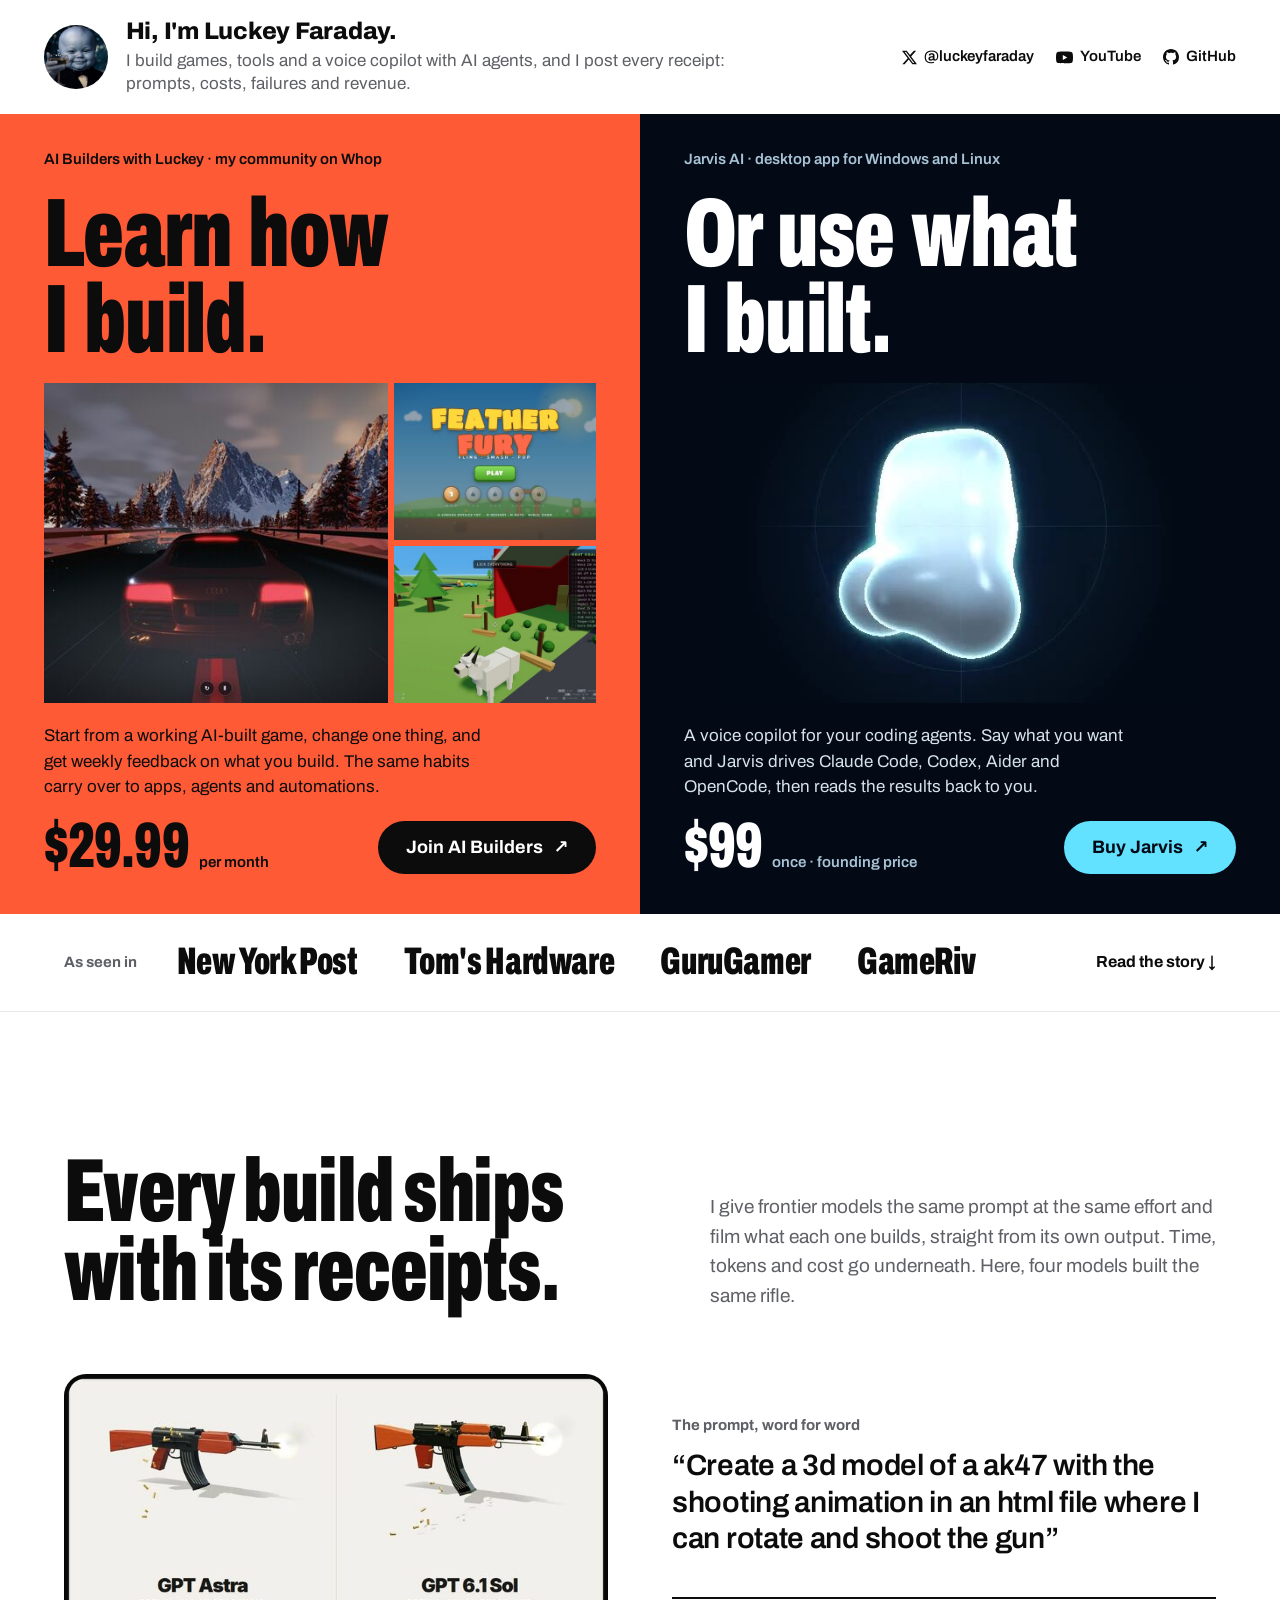
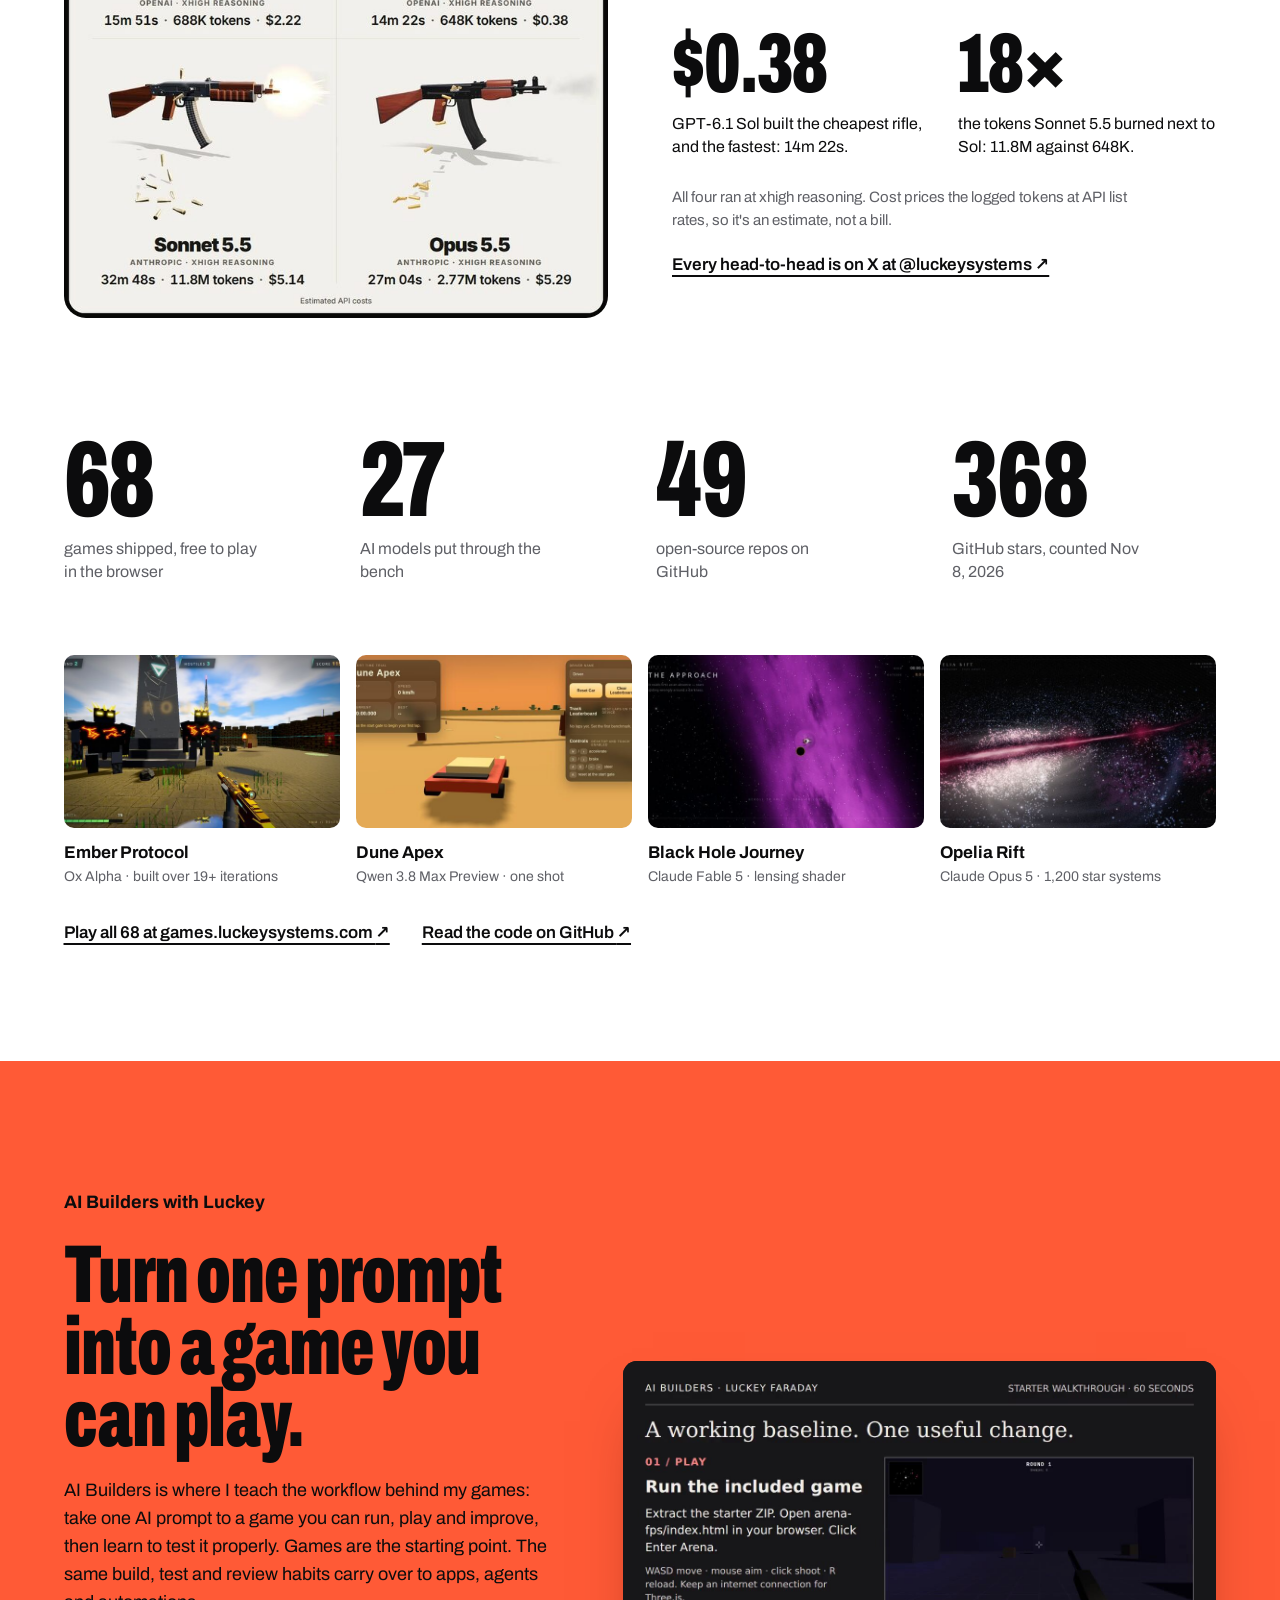
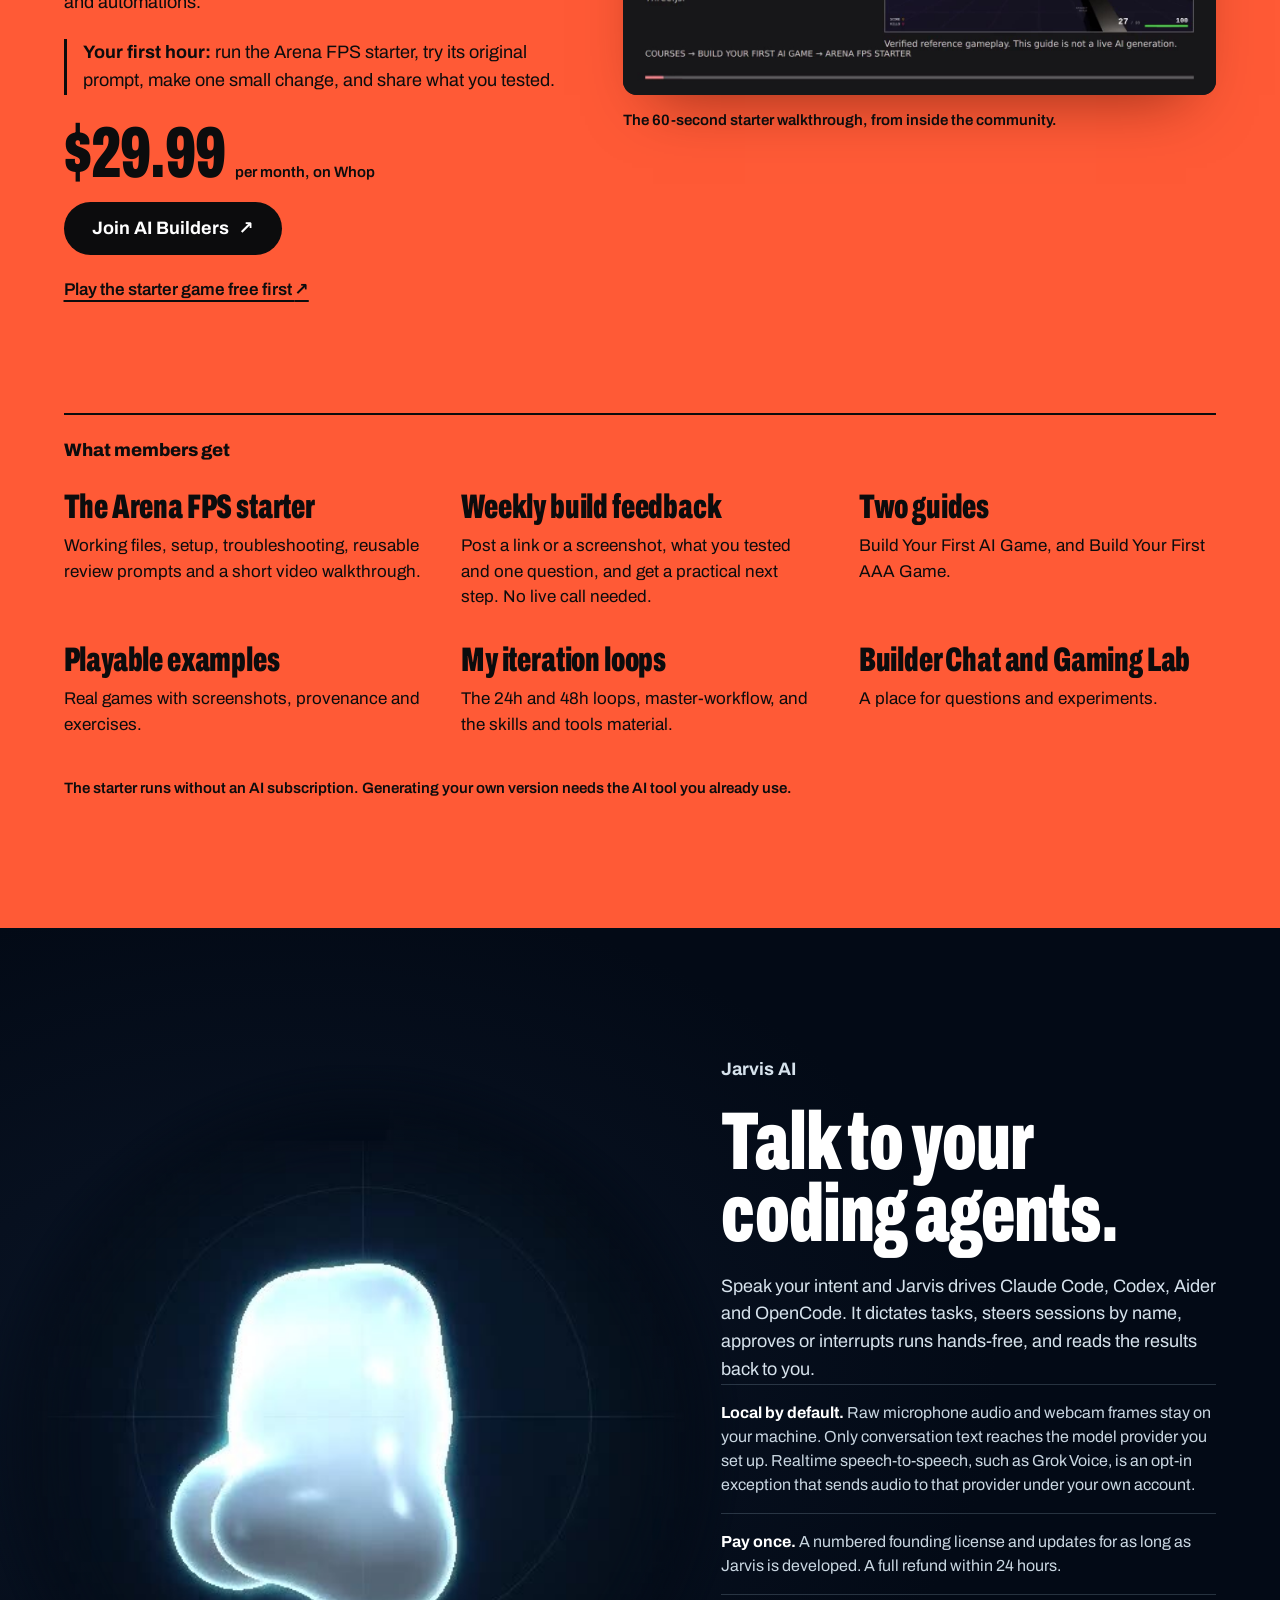
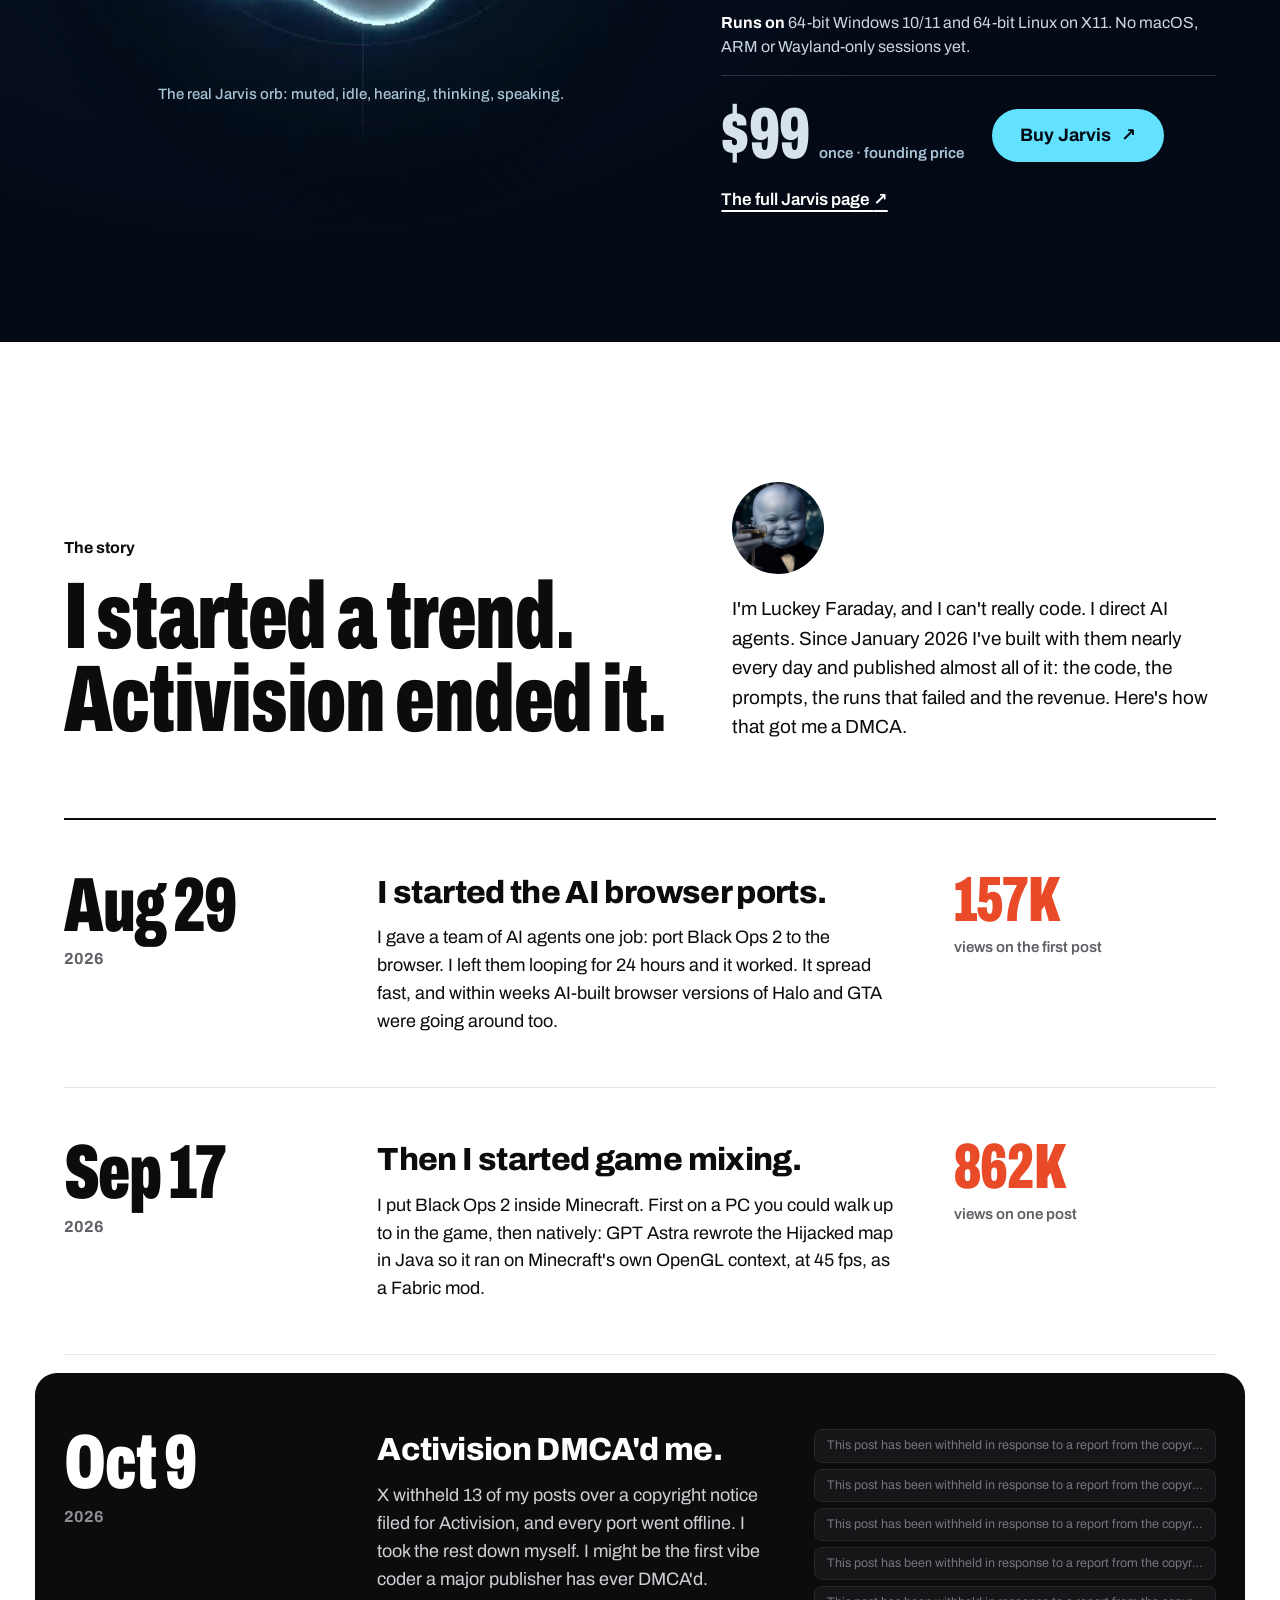
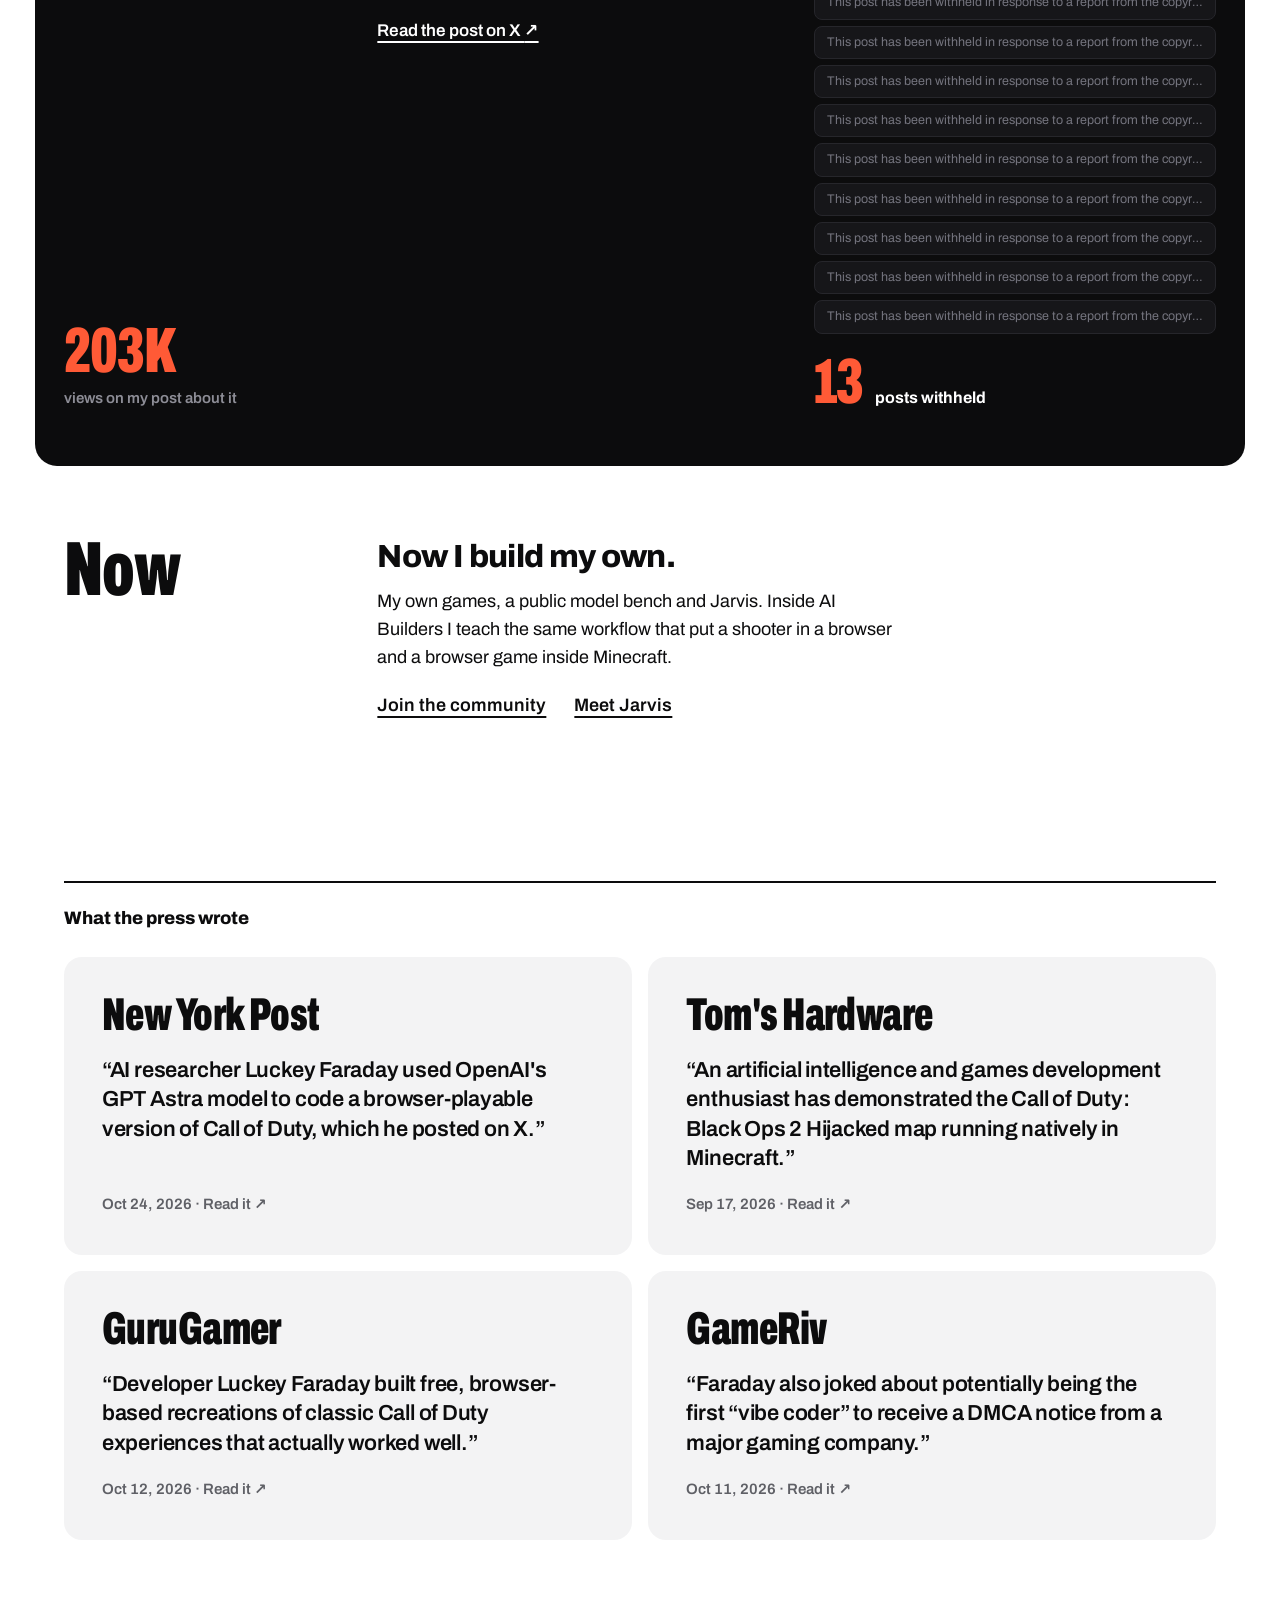
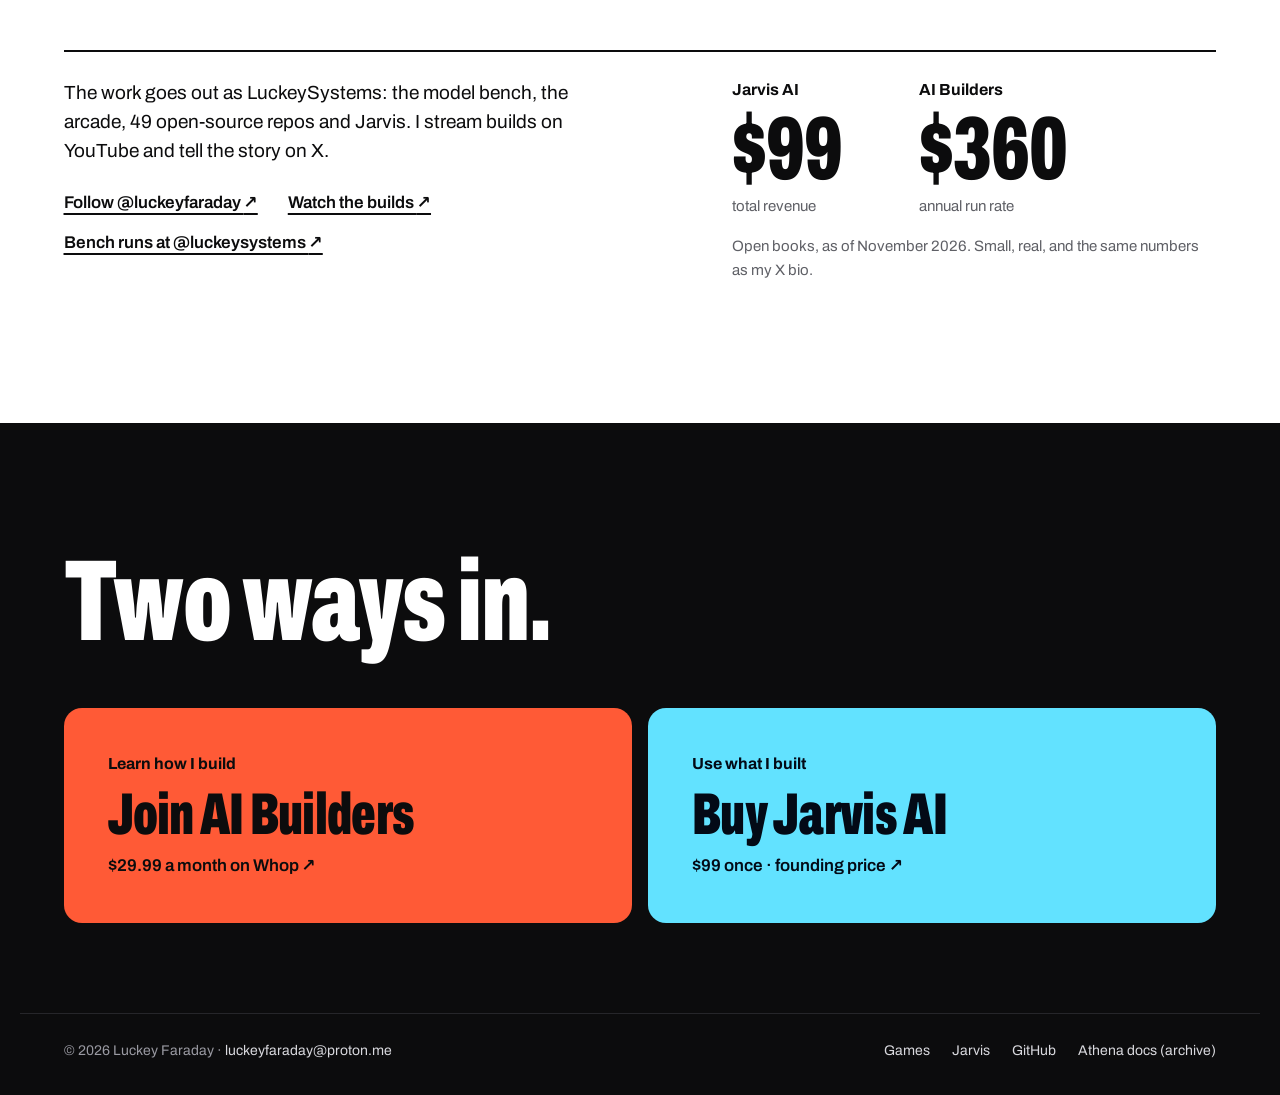
==== commit 611b80ef: "Add Luckey's story and the press to the landing page A dated timeline in his voice: the AI browser p" ====
--- a/index.html
+++ b/index.html
@@ -96,6 +96,20 @@
         </article>
       </section>
 
+      <!-- ============ press ============ -->
+      <section class="press" id="press" aria-labelledby="press-label">
+        <div class="wrap press-row">
+          <p class="press-label" id="press-label">As seen in</p>
+          <ul class="press-names">
+            <li><a href="https://nypost.com/2026/10/24/tech/gamers-using-ai-to-put-popular-titles-like-halo-call-of-duty-and-gta-online-for-free/" target="_blank" rel="noopener">New York Post</a></li>
+            <li><a href="https://www.tomshardware.com/video-games/pc-gaming/developer-uses-gpt-6-astra-to-get-cod-black-ops-2-hijacked-map-running-natively-inside-minecraft-achieves-45fps-performance-using-minecrafts-opengl-context" target="_blank" rel="noopener">Tom's Hardware</a></li>
+            <li><a href="https://gurugamer.com/pc-console/activision-swings-the-dmca-hammer-at-clever-fan-made-call-of-duty-browser-ports-27425" target="_blank" rel="noopener">GuruGamer</a></li>
+            <li><a href="https://gameriv.com/activision-reportedly-takes-down-call-of-duty-browser-projects-with-dmca-notice/" target="_blank" rel="noopener">GameRiv</a></li>
+          </ul>
+          <a class="press-jump" href="#story">Read the story <span aria-hidden="true">↓</span></a>
+        </div>
+      </section>
+
       <!-- ============ proof ============ -->
       <section class="proof" id="receipts">
         <div class="wrap">
@@ -222,24 +236,123 @@
         </div>
       </section>
 
-      <!-- ============ who ============ -->
-      <section class="about" id="about">
-        <div class="wrap about-grid">
-          <img class="about-face" src="assets/luckey/avatar.jpg" width="399" height="399" loading="lazy" alt="" />
-          <div class="about-text">
-            <h2 class="display">Who I am.</h2>
-            <p>Luckey Faraday is the name I build under. Since January 2026 I've shipped with AI agents nearly every day and published almost all of it: the code, the prompts, the runs that failed and the revenue.</p>
-            <p>The work goes out as LuckeySystems: the model bench, the arcade, 49 open-source repos and Jarvis. I stream builds on YouTube and tell the story on X.</p>
-            <dl class="books">
-              <div><dt>Jarvis AI</dt><dd class="display">$99</dd><dd class="books-k">total revenue</dd></div>
-              <div><dt>AI Builders</dt><dd class="display">$360</dd><dd class="books-k">annual run rate</dd></div>
-            </dl>
-            <p class="books-note">Open books, as of November 2026. Small, real, and the same numbers as my X bio.</p>
-            <p class="about-links">
-              <a class="text-link" href="https://x.com/luckeyfaraday" target="_blank" rel="noopener">Follow @luckeyfaraday <span aria-hidden="true">↗</span></a>
-              <a class="text-link" href="https://youtube.com/@luckey_faraday" target="_blank" rel="noopener">Watch the builds <span aria-hidden="true">↗</span></a>
-              <a class="text-link" href="https://x.com/luckeysystems" target="_blank" rel="noopener">Bench runs at @luckeysystems <span aria-hidden="true">↗</span></a>
-            </p>
+      <!-- ============ the story ============ -->
+      <section class="story" id="story" aria-labelledby="story-title">
+        <div class="wrap">
+          <header class="story-head">
+            <div>
+              <p class="offer-tag">The story</p>
+              <h2 class="display" id="story-title">I started a trend.<br />Activision ended it.</h2>
+            </div>
+            <div class="story-intro">
+              <img class="story-face" src="assets/luckey/avatar.jpg" width="399" height="399" loading="lazy" alt="" />
+              <p class="story-lede">I'm Luckey Faraday, and I can't really code. I direct AI agents. Since January 2026 I've built with them nearly every day and published almost all of it: the code, the prompts, the runs that failed and the revenue. Here's how that got me a DMCA.</p>
+            </div>
+          </header>
+
+          <ol class="beats">
+            <li class="beat">
+              <p class="beat-date"><span class="display">Aug 29</span> 2026</p>
+              <div class="beat-body">
+                <h3>I started the AI browser ports.</h3>
+                <p>I gave a team of AI agents one job: port Black Ops 2 to the browser. I left them looping for 24 hours and it worked. It spread fast, and within weeks AI-built browser versions of Halo and GTA were going around too.</p>
+              </div>
+              <p class="beat-stat"><span class="display">157K</span> views on the first post</p>
+            </li>
+            <li class="beat">
+              <p class="beat-date"><span class="display">Sep 17</span> 2026</p>
+              <div class="beat-body">
+                <h3>Then I started game mixing.</h3>
+                <p>I put Black Ops 2 inside Minecraft. First on a PC you could walk up to in the game, then natively: GPT Astra rewrote the Hijacked map in Java so it ran on Minecraft's own OpenGL context, at 45 fps, as a Fabric mod.</p>
+              </div>
+              <p class="beat-stat"><span class="display">862K</span> views on one post</p>
+            </li>
+            <li class="beat beat--dmca">
+              <p class="beat-date"><span class="display">Oct 9</span> 2026</p>
+              <div class="beat-body">
+                <h3>Activision DMCA'd me.</h3>
+                <p>X withheld 13 of my posts over a copyright notice filed for Activision, and every port went offline. I took the rest down myself. I might be the first vibe coder a major publisher has ever DMCA'd.</p>
+                <a class="text-link" href="https://x.com/luckeyfaraday/status/2108722723849379986" target="_blank" rel="noopener">Read the post on X <span aria-hidden="true">↗</span></a>
+              </div>
+              <div class="withheld" role="img" aria-label="13 posts withheld on X in response to a report from the copyright holder">
+                <span>This post has been withheld in response to a report from the copyright holder.</span>
+                <span>This post has been withheld in response to a report from the copyright holder.</span>
+                <span>This post has been withheld in response to a report from the copyright holder.</span>
+                <span>This post has been withheld in response to a report from the copyright holder.</span>
+                <span>This post has been withheld in response to a report from the copyright holder.</span>
+                <span>This post has been withheld in response to a report from the copyright holder.</span>
+                <span>This post has been withheld in response to a report from the copyright holder.</span>
+                <span>This post has been withheld in response to a report from the copyright holder.</span>
+                <span>This post has been withheld in response to a report from the copyright holder.</span>
+                <span>This post has been withheld in response to a report from the copyright holder.</span>
+                <span>This post has been withheld in response to a report from the copyright holder.</span>
+                <span>This post has been withheld in response to a report from the copyright holder.</span>
+                <span>This post has been withheld in response to a report from the copyright holder.</span>
+                <b class="withheld-count"><span class="display">13</span> posts withheld</b>
+              </div>
+              <p class="beat-stat"><span class="display">203K</span> views on my post about it</p>
+            </li>
+            <li class="beat">
+              <p class="beat-date"><span class="display">Now</span></p>
+              <div class="beat-body">
+                <h3>Now I build my own.</h3>
+                <p>My own games, a public model bench and Jarvis. Inside AI Builders I teach the same workflow that put a shooter in a browser and a browser game inside Minecraft.</p>
+                <p class="beat-links">
+                  <a class="text-link" href="#community">Join the community</a>
+                  <a class="text-link" href="#jarvis">Meet Jarvis</a>
+                </p>
+              </div>
+            </li>
+          </ol>
+
+          <h3 class="quotes-head">What the press wrote</h3>
+          <ul class="quotes">
+            <li>
+              <a class="quote" href="https://nypost.com/2026/10/24/tech/gamers-using-ai-to-put-popular-titles-like-halo-call-of-duty-and-gta-online-for-free/" target="_blank" rel="noopener">
+                <span class="quote-src display">New York Post</span>
+                <q>AI researcher Luckey Faraday used OpenAI's GPT Astra model to code a browser-playable version of Call of Duty, which he posted on X.</q>
+                <span class="quote-meta">Oct 24, 2026 · Read it <span aria-hidden="true">↗</span></span>
+              </a>
+            </li>
+            <li>
+              <a class="quote" href="https://www.tomshardware.com/video-games/pc-gaming/developer-uses-gpt-6-astra-to-get-cod-black-ops-2-hijacked-map-running-natively-inside-minecraft-achieves-45fps-performance-using-minecrafts-opengl-context" target="_blank" rel="noopener">
+                <span class="quote-src display">Tom's Hardware</span>
+                <q>An artificial intelligence and games development enthusiast has demonstrated the Call of Duty: Black Ops 2 Hijacked map running natively in Minecraft.</q>
+                <span class="quote-meta">Sep 17, 2026 · Read it <span aria-hidden="true">↗</span></span>
+              </a>
+            </li>
+            <li>
+              <a class="quote" href="https://gurugamer.com/pc-console/activision-swings-the-dmca-hammer-at-clever-fan-made-call-of-duty-browser-ports-27425" target="_blank" rel="noopener">
+                <span class="quote-src display">GuruGamer</span>
+                <q>Developer Luckey Faraday built free, browser-based recreations of classic Call of Duty experiences that actually worked well.</q>
+                <span class="quote-meta">Oct 12, 2026 · Read it <span aria-hidden="true">↗</span></span>
+              </a>
+            </li>
+            <li>
+              <a class="quote" href="https://gameriv.com/activision-reportedly-takes-down-call-of-duty-browser-projects-with-dmca-notice/" target="_blank" rel="noopener">
+                <span class="quote-src display">GameRiv</span>
+                <q>Faraday also joked about potentially being the first “vibe coder” to receive a DMCA notice from a major gaming company.</q>
+                <span class="quote-meta">Oct 11, 2026 · Read it <span aria-hidden="true">↗</span></span>
+              </a>
+            </li>
+          </ul>
+
+          <div class="story-foot">
+            <div class="story-foot-text">
+              <p>The work goes out as LuckeySystems: the model bench, the arcade, 49 open-source repos and Jarvis. I stream builds on YouTube and tell the story on X.</p>
+              <p class="about-links">
+                <a class="text-link" href="https://x.com/luckeyfaraday" target="_blank" rel="noopener">Follow @luckeyfaraday <span aria-hidden="true">↗</span></a>
+                <a class="text-link" href="https://youtube.com/@luckey_faraday" target="_blank" rel="noopener">Watch the builds <span aria-hidden="true">↗</span></a>
+                <a class="text-link" href="https://x.com/luckeysystems" target="_blank" rel="noopener">Bench runs at @luckeysystems <span aria-hidden="true">↗</span></a>
+              </p>
+            </div>
+            <div>
+              <dl class="books">
+                <div><dt>Jarvis AI</dt><dd class="display">$99</dd><dd class="books-k">total revenue</dd></div>
+                <div><dt>AI Builders</dt><dd class="display">$360</dd><dd class="books-k">annual run rate</dd></div>
+              </dl>
+              <p class="books-note">Open books, as of November 2026. Small, real, and the same numbers as my X bio.</p>
+            </div>
           </div>
         </div>
       </section>
--- a/css/style.css
+++ b/css/style.css
@@ -405,26 +405,180 @@
 .facts strong { color: #fff; }
 .band--jarvis .text-link { color: #fff; }
 
-/* ---------- about ---------- */
-
-.about { padding: clamp(90px, 11vw, 150px) 0; }
-.about-grid {
-  display: grid;
-  grid-template-columns: minmax(0, 4fr) minmax(0, 7fr);
-  gap: clamp(36px, 6vw, 96px);
+/* ---------- press strip ---------- */
+
+.press { border-bottom: 1px solid var(--rule); }
+.press-row {
+  display: flex;
+  align-items: center;
+  gap: 14px 40px;
+  flex-wrap: wrap;
+  padding-top: 28px;
+  padding-bottom: 28px;
+}
+.press-label { font-size: 15px; font-weight: 700; color: var(--muted); }
+.press-names {
+  display: flex;
+  flex: 1;
+  flex-wrap: wrap;
+  gap: 8px clamp(28px, 3.6vw, 52px);
+  margin: 0;
+  padding: 0;
+  list-style: none;
+}
+.press-names a {
+  font-size: clamp(30px, 3vw, 44px);
+  font-stretch: 62%;
+  font-weight: 850;
+  line-height: 1;
+  letter-spacing: -0.01em;
+  text-decoration: none;
+  transition: color 0.18s ease;
+}
+.press-names a:hover { color: var(--coral-deep); }
+.press-jump { font-size: 16px; font-weight: 700; text-decoration: none; white-space: nowrap; }
+.press-jump:hover { text-decoration: underline; text-underline-offset: 5px; }
+
+/* ---------- the story ---------- */
+
+.story { padding: clamp(90px, 11vw, 150px) 0; }
+.story-head {
+  display: grid;
+  grid-template-columns: minmax(0, 1.25fr) minmax(0, 1fr);
+  gap: 32px 64px;
+  align-items: end;
+  margin-bottom: clamp(48px, 6vw, 80px);
+}
+.story-head .display { margin-top: 14px; font-size: clamp(56px, 7.4vw, 112px); }
+.story-face {
+  width: 92px;
+  height: 92px;
+  border-radius: 50%;
+  object-fit: cover;
+  margin-bottom: 20px;
+}
+.story-lede { font-size: 19px; max-width: 46ch; }
+
+.beats { margin: 0; padding: 0; list-style: none; border-top: 2px solid var(--ink); }
+.beat {
+  --pad: clamp(16px, 2.2vw, 32px);
+  display: grid;
+  grid-template-columns: minmax(0, 3fr) minmax(0, 6fr) minmax(0, 3fr);
+  gap: 18px clamp(28px, 4vw, 56px);
   align-items: start;
-}
-.about-face {
-  width: 100%;
-  height: auto;
-  max-width: 400px;
-  aspect-ratio: 1;
-  object-fit: cover;
-  border-radius: 50%;
-}
-.about-text > * + * { margin-top: 22px; }
-.about-text .display { font-size: clamp(56px, 7vw, 104px); }
-.about-text p { font-size: 19px; max-width: 54ch; }
+  padding: clamp(32px, 4vw, 52px) 0;
+  border-bottom: 1px solid var(--rule);
+}
+.beat-date { font-size: 16px; font-weight: 700; color: var(--muted); }
+.beat-date .display { display: block; margin-bottom: 8px; font-size: clamp(56px, 6vw, 92px); color: var(--ink); }
+.beat-body h3 {
+  margin: 4px 0 14px;
+  font-size: clamp(26px, 2.5vw, 36px);
+  font-weight: 800;
+  line-height: 1.08;
+  letter-spacing: -0.02em;
+}
+.beat-body p { font-size: 18px; max-width: 52ch; }
+.beat-stat { font-size: 15px; font-weight: 600; color: var(--muted); }
+.beat-stat .display { display: block; margin-bottom: 8px; font-size: clamp(52px, 5vw, 76px); color: var(--coral-deep); }
+.beat-links { display: flex; gap: 12px 28px; flex-wrap: wrap; margin-top: 20px; }
+
+/* The takedown: an ink card that breaks out a little into the gutter. */
+.beat--dmca {
+  grid-template-columns: minmax(0, 3fr) minmax(0, 4.4fr) minmax(0, 4.6fr);
+  margin: 18px calc(-1 * var(--pad));
+  padding: clamp(36px, 4.4vw, 56px) var(--pad);
+  border: 0;
+  border-radius: 22px;
+  background: var(--ink);
+  color: #fff;
+}
+.beat--dmca .beat-date { color: #8d8d96; }
+.beat--dmca .beat-date .display { color: #fff; }
+.beat--dmca .beat-body p { color: #cfcfd5; }
+.beat--dmca .beat-date { grid-column: 1; grid-row: 1; }
+.beat--dmca .beat-body { grid-column: 2; grid-row: 1 / span 2; }
+.beat--dmca .withheld { grid-column: 3; grid-row: 1 / span 2; }
+.beat--dmca .beat-stat { grid-column: 1; grid-row: 2; align-self: end; color: #8d8d96; }
+.beat--dmca .beat-body .text-link { margin-top: 24px; }
+.beat--dmca .beat-stat .display { color: var(--coral); }
+.beat--dmca .text-link { color: #fff; }
+
+.withheld { display: grid; gap: 6px; align-content: start; }
+.withheld > span {
+  display: block;
+  overflow: hidden;
+  padding: 7px 12px 8px;
+  border: 1px solid #26262b;
+  border-radius: 8px;
+  background: #161619;
+  color: #74747e;
+  font-size: 12.5px;
+  line-height: 1.3;
+  white-space: nowrap;
+  text-overflow: ellipsis;
+}
+.withheld-count {
+  display: flex;
+  align-items: baseline;
+  gap: 12px;
+  margin-top: 14px;
+  font-size: 16px;
+  font-weight: 700;
+}
+.withheld-count .display { font-size: 64px; color: var(--coral); }
+
+.quotes-head {
+  margin: clamp(72px, 9vw, 110px) 0 24px;
+  padding-top: 22px;
+  border-top: 2px solid var(--ink);
+  font-size: 18px;
+  font-weight: 800;
+}
+.quotes {
+  display: grid;
+  grid-template-columns: repeat(2, minmax(0, 1fr));
+  gap: 16px;
+  margin: 0;
+  padding: 0;
+  list-style: none;
+}
+.quote {
+  display: flex;
+  flex-direction: column;
+  gap: 20px;
+  height: 100%;
+  box-sizing: border-box;
+  padding: clamp(26px, 3vw, 40px);
+  border-radius: 18px;
+  background: #f3f3f4;
+  text-decoration: none;
+  transition: transform 0.2s ease, background-color 0.2s ease;
+}
+.quote:hover { transform: translateY(-4px); background: #ebebed; }
+.quote-src { font-size: clamp(38px, 3.6vw, 54px); }
+.quote q {
+  font-size: clamp(19px, 1.7vw, 23px);
+  font-weight: 600;
+  line-height: 1.35;
+  letter-spacing: -0.01em;
+}
+.quote-meta { margin-top: auto; font-size: 15px; font-weight: 600; color: var(--muted); }
+
+.beat:last-child { border-bottom: 0; }
+
+.story-foot {
+  display: grid;
+  grid-template-columns: minmax(0, 1.25fr) minmax(0, 1fr);
+  gap: 40px 64px;
+  margin-top: clamp(72px, 9vw, 110px);
+  padding-top: 26px;
+  border-top: 2px solid var(--ink);
+}
+.story-foot-text p:first-child { font-size: 19px; max-width: 46ch; }
+.story-foot-text .about-links { margin-top: 24px; }
+.story-foot .books { margin-top: 0 !important; padding-top: 0; border-top: 0; }
+.story-foot .books-note { margin-top: 16px; }
 
 .books {
   display: flex;
@@ -490,7 +644,7 @@
 .rise.in { opacity: 1; transform: none; }
 @media (prefers-reduced-motion: reduce) {
   .rise { opacity: 1; transform: none; transition: none; }
-  .btn, .close-door, .shelf-item img, .door-media--games img { transition: none; }
+  .btn, .close-door, .quote, .shelf-item img, .door-media--games img { transition: none; }
 }
 
 /* ---------- smaller screens ---------- */
@@ -530,9 +684,25 @@
   .offer-text p { font-size: 17px; }
   .offer-buy .price-num { font-size: 60px; }
 
-  .about-grid { grid-template-columns: 1fr; }
-  .about-face { max-width: 200px; }
-  .about-text p { font-size: 17px; }
+  .press-row { gap: 12px 24px; padding-top: 22px; padding-bottom: 22px; }
+  .press-label { width: 100%; }
+  .press-names { flex-basis: 100%; gap: 4px 20px; }
+  .press-names a { font-size: 27px; }
+
+  .story-head { grid-template-columns: 1fr; }
+  .story-head .display { font-size: clamp(42px, 11.6vw, 72px); }
+  .story-face { width: 72px; height: 72px; margin-bottom: 16px; }
+  .story-lede, .story-foot-text p:first-child { font-size: 17px; }
+  .story-foot { grid-template-columns: 1fr; }
+  .beat, .beat--dmca { grid-template-columns: 1fr; gap: 14px; }
+  .beat-date .display { font-size: 60px; margin-bottom: 4px; }
+  .beat-body p { font-size: 17px; }
+  .beat-stat .display { font-size: 52px; margin-bottom: 4px; }
+  .beat--dmca .beat-date, .beat--dmca .beat-body, .beat--dmca .withheld, .beat--dmca .beat-stat { grid-column: auto; grid-row: auto; }
+  .beat--dmca .beat-stat { margin-top: 10px; }
+  .withheld { margin-top: 12px; }
+  .withheld > span { font-size: 11.5px; padding: 6px 10px 7px; }
+  .quotes { grid-template-columns: 1fr; }
 
   .close-doors { grid-template-columns: 1fr; }
 }
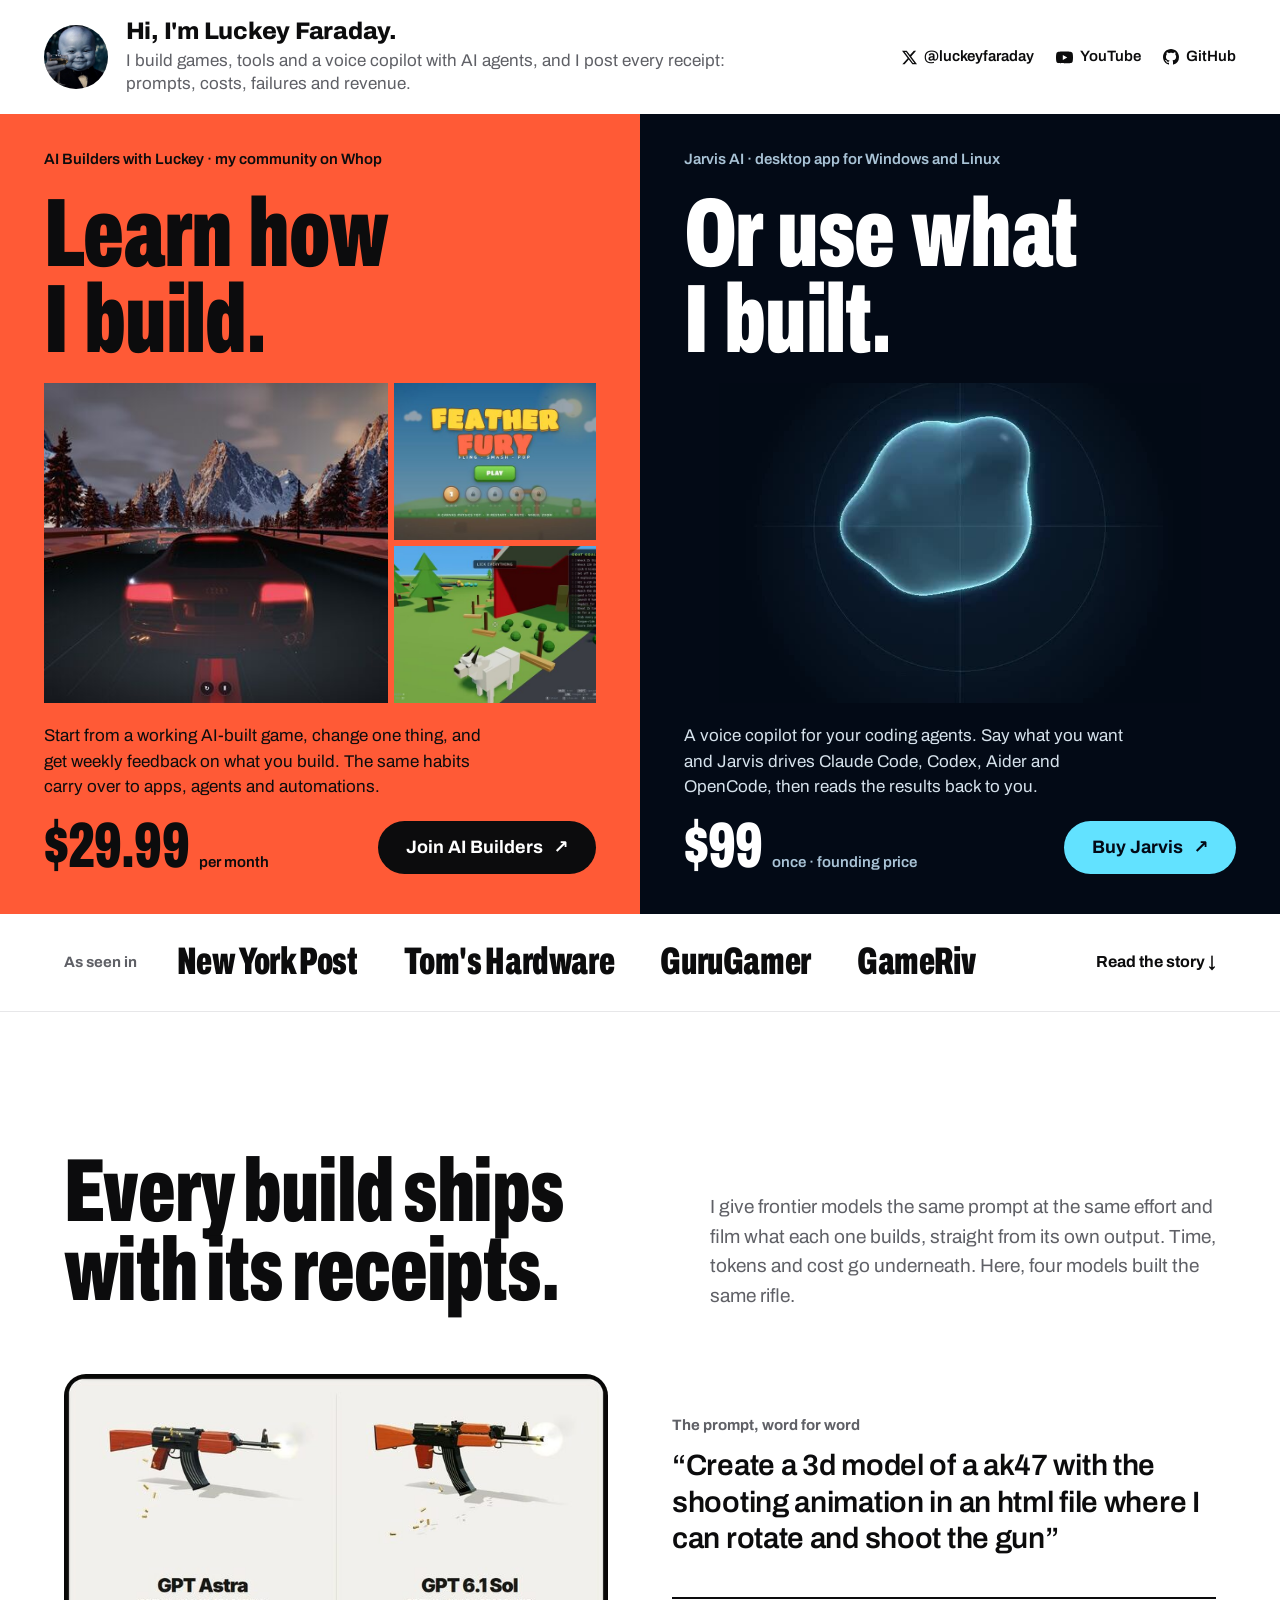
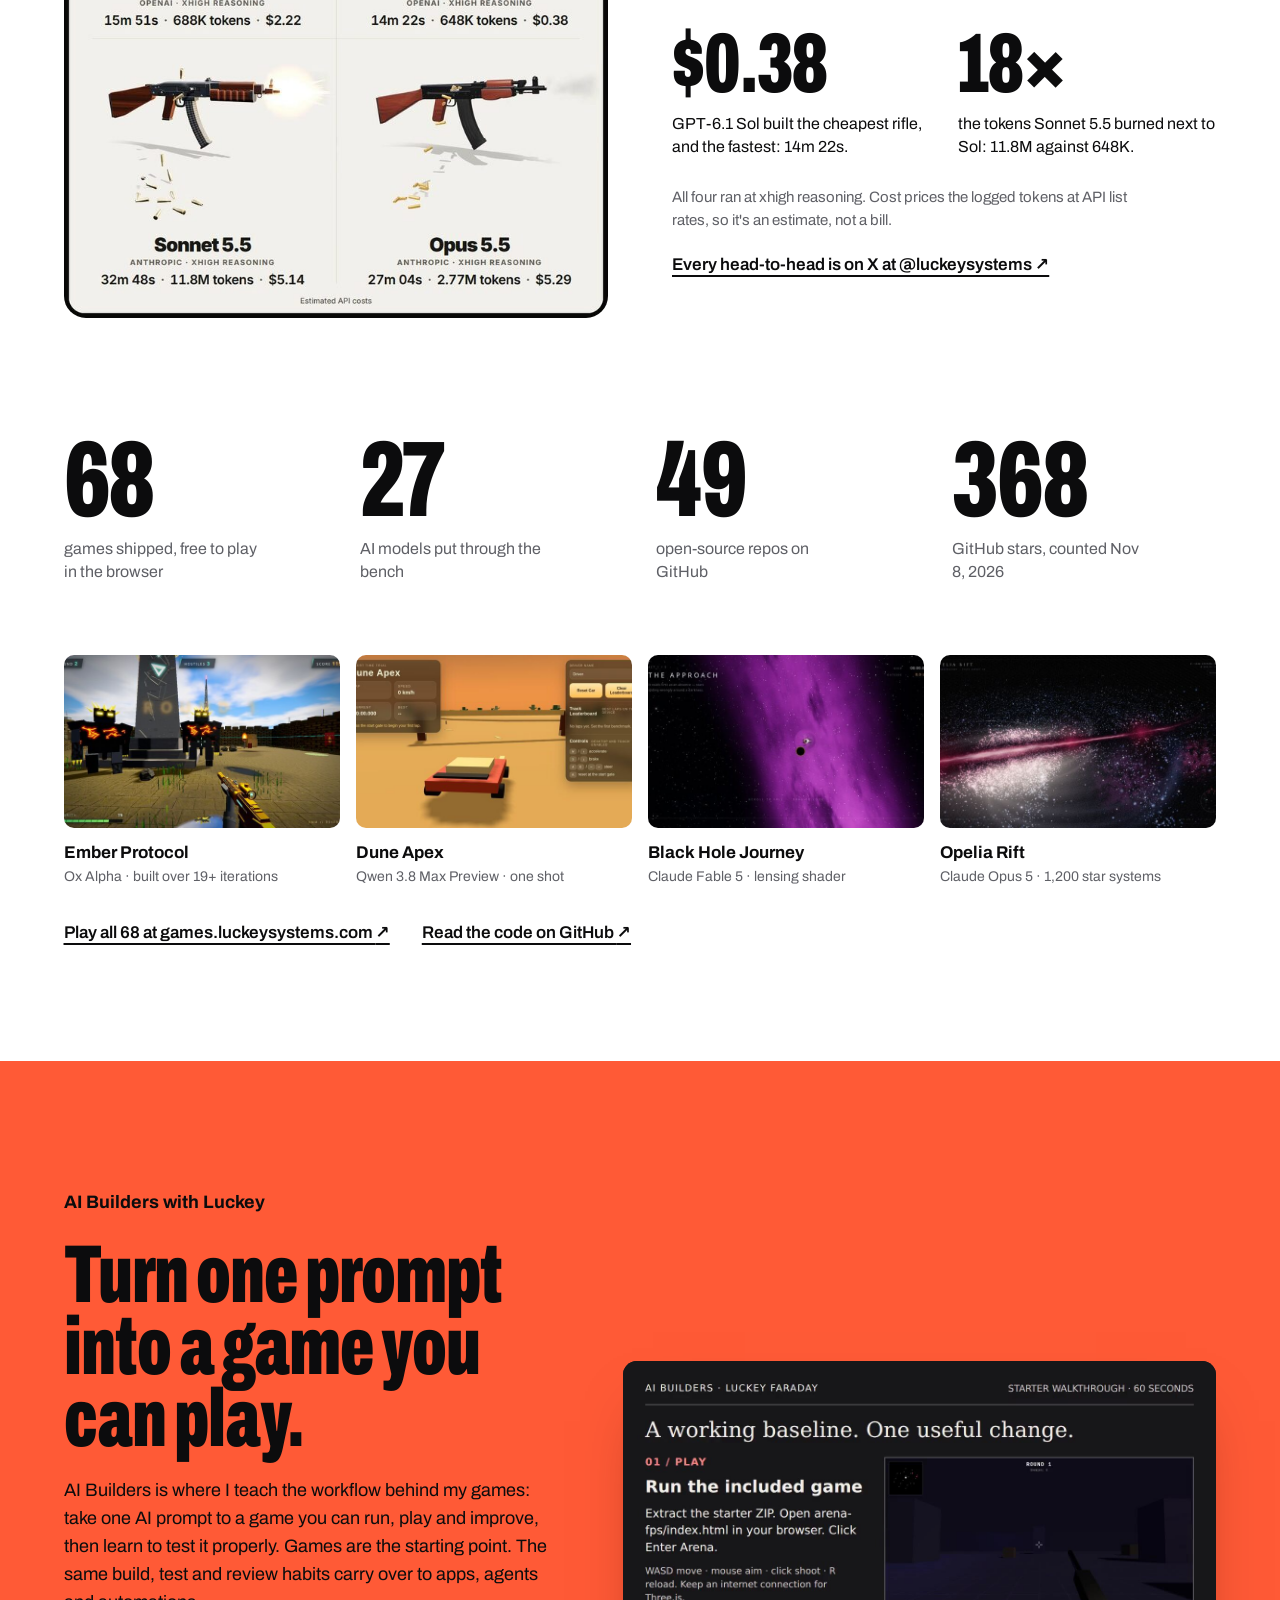
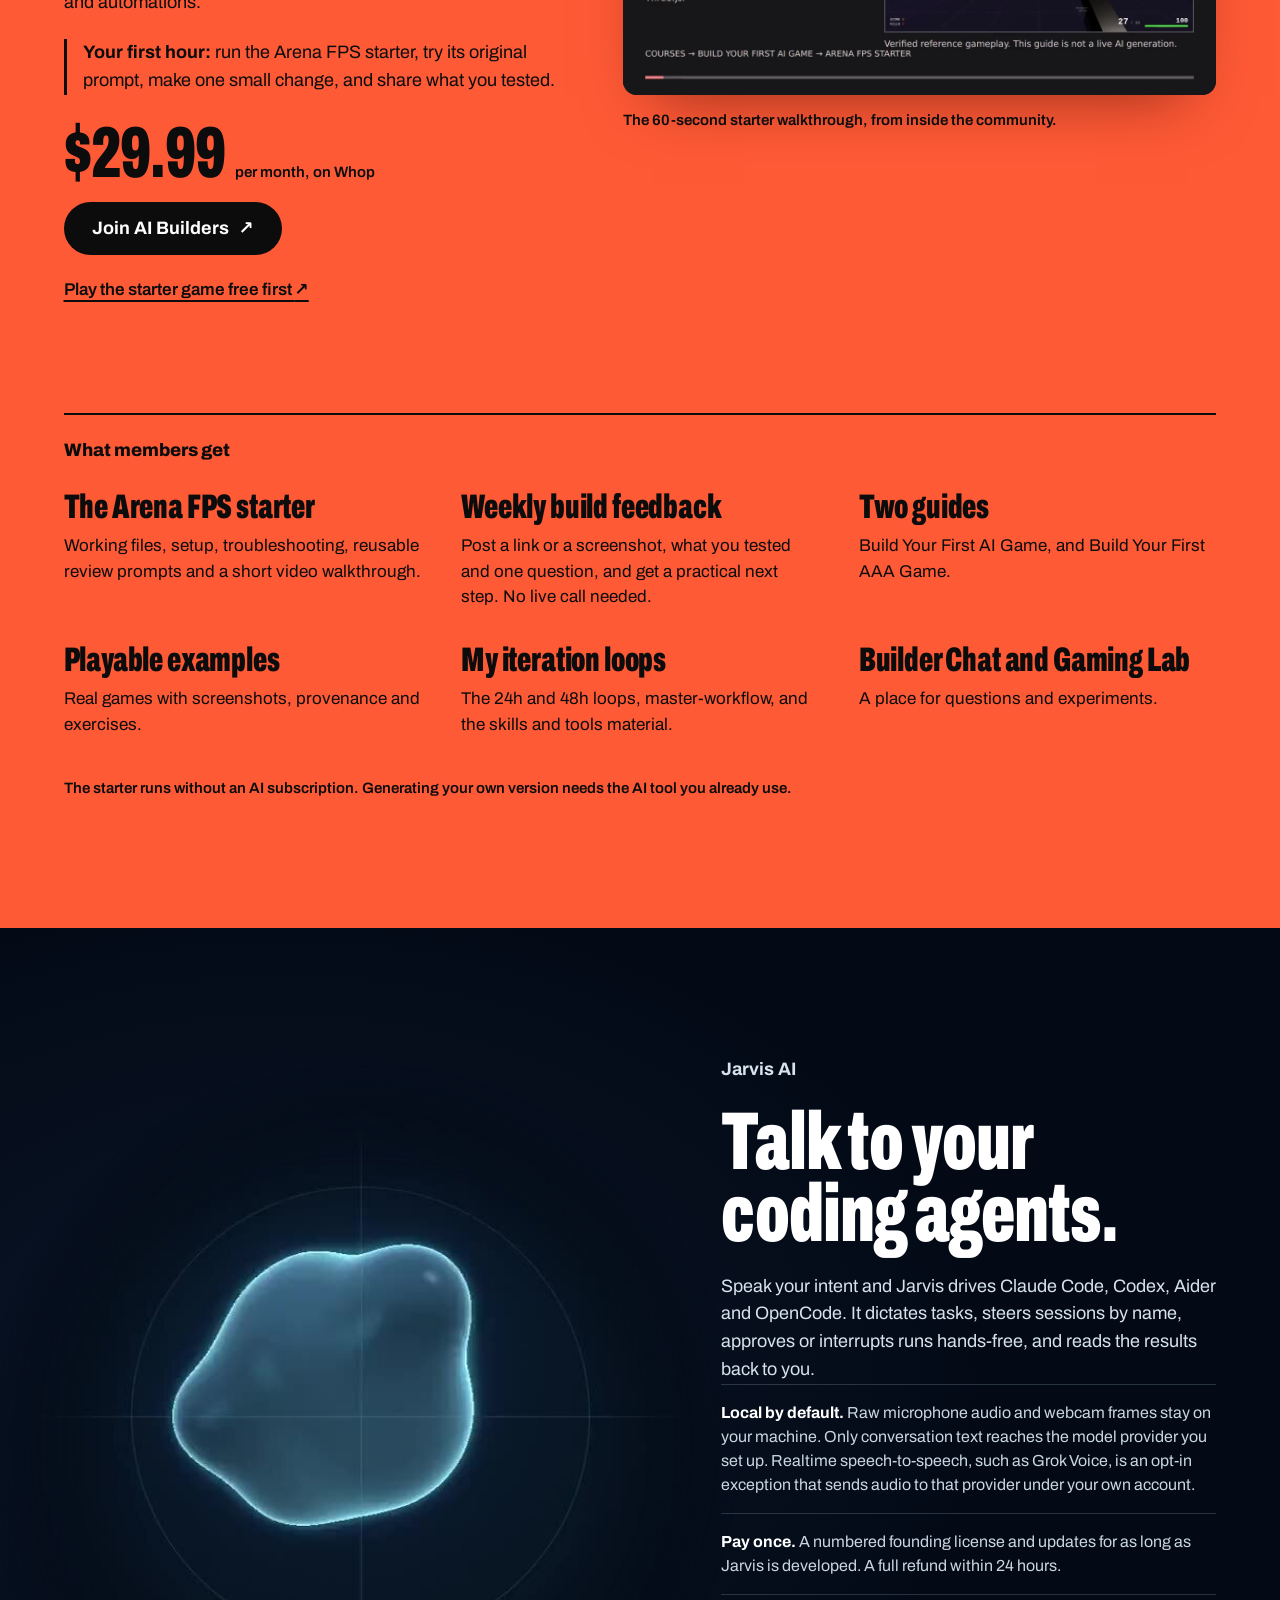
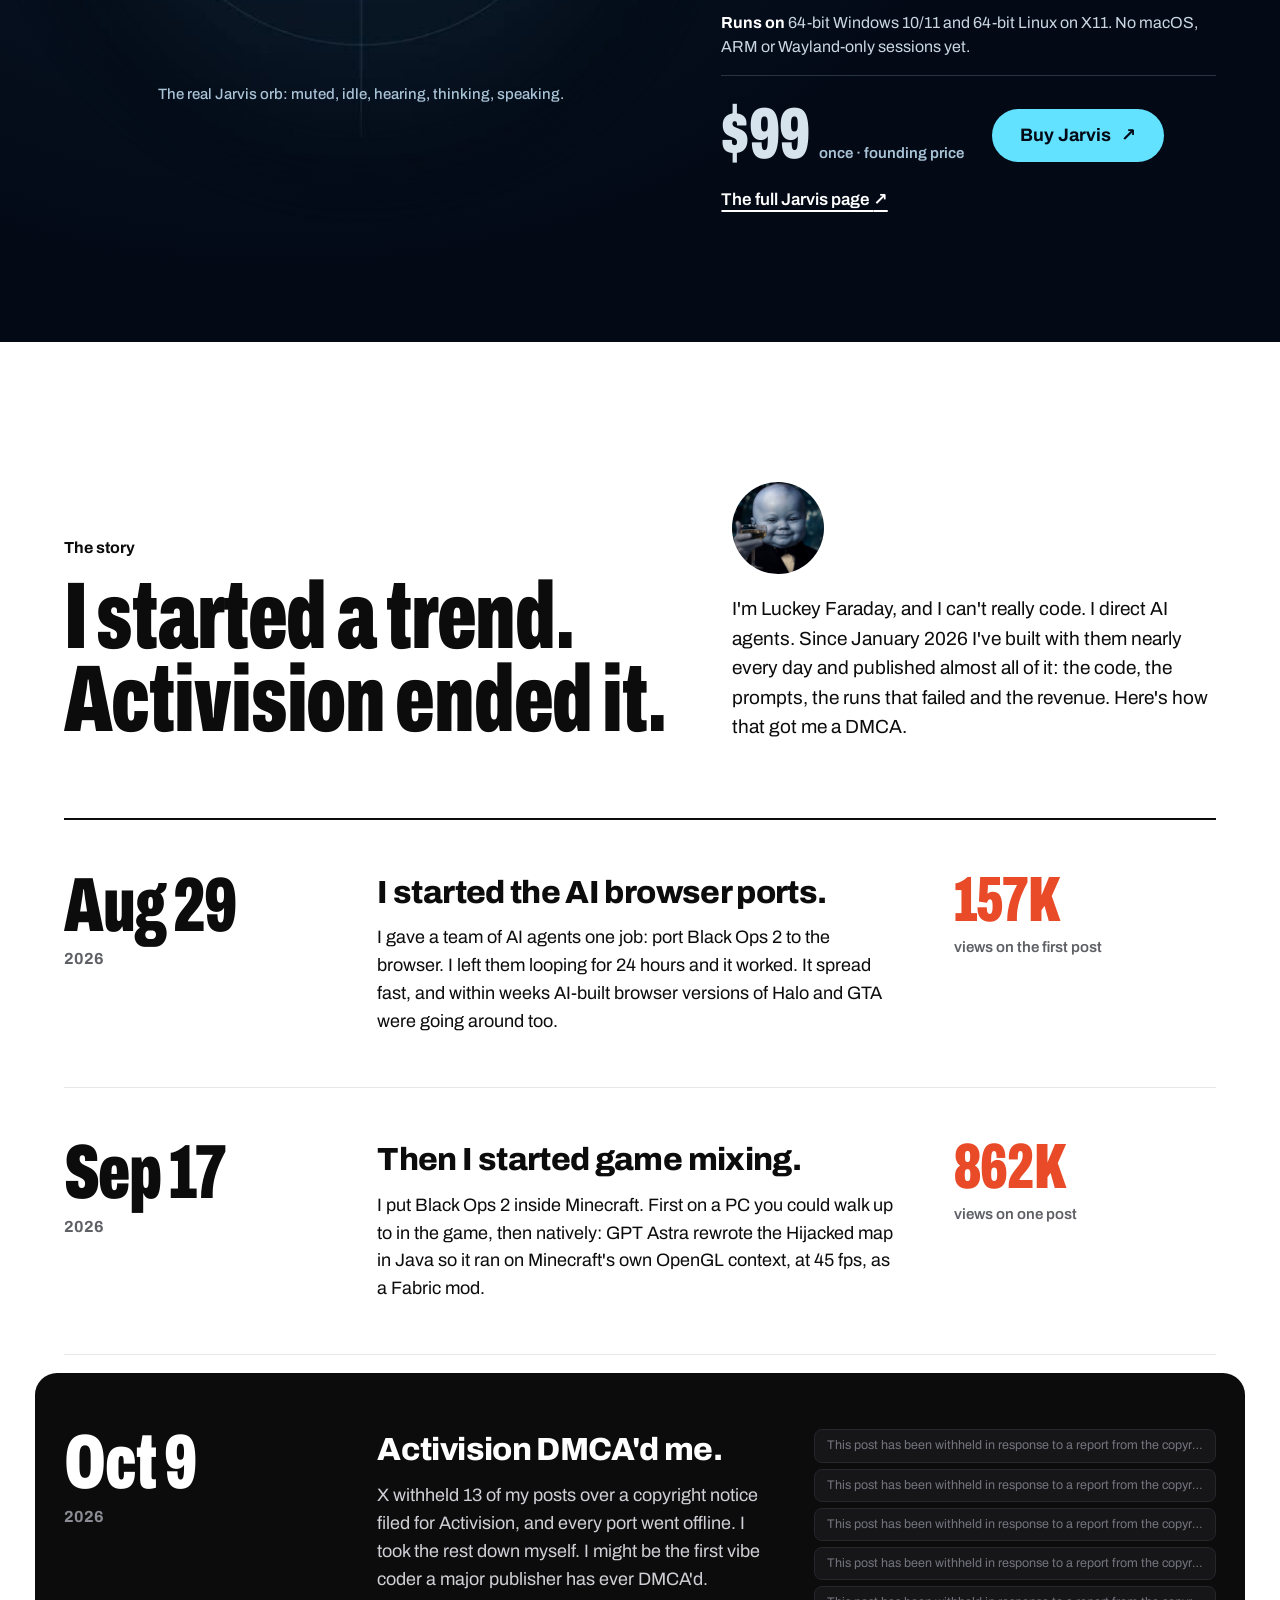
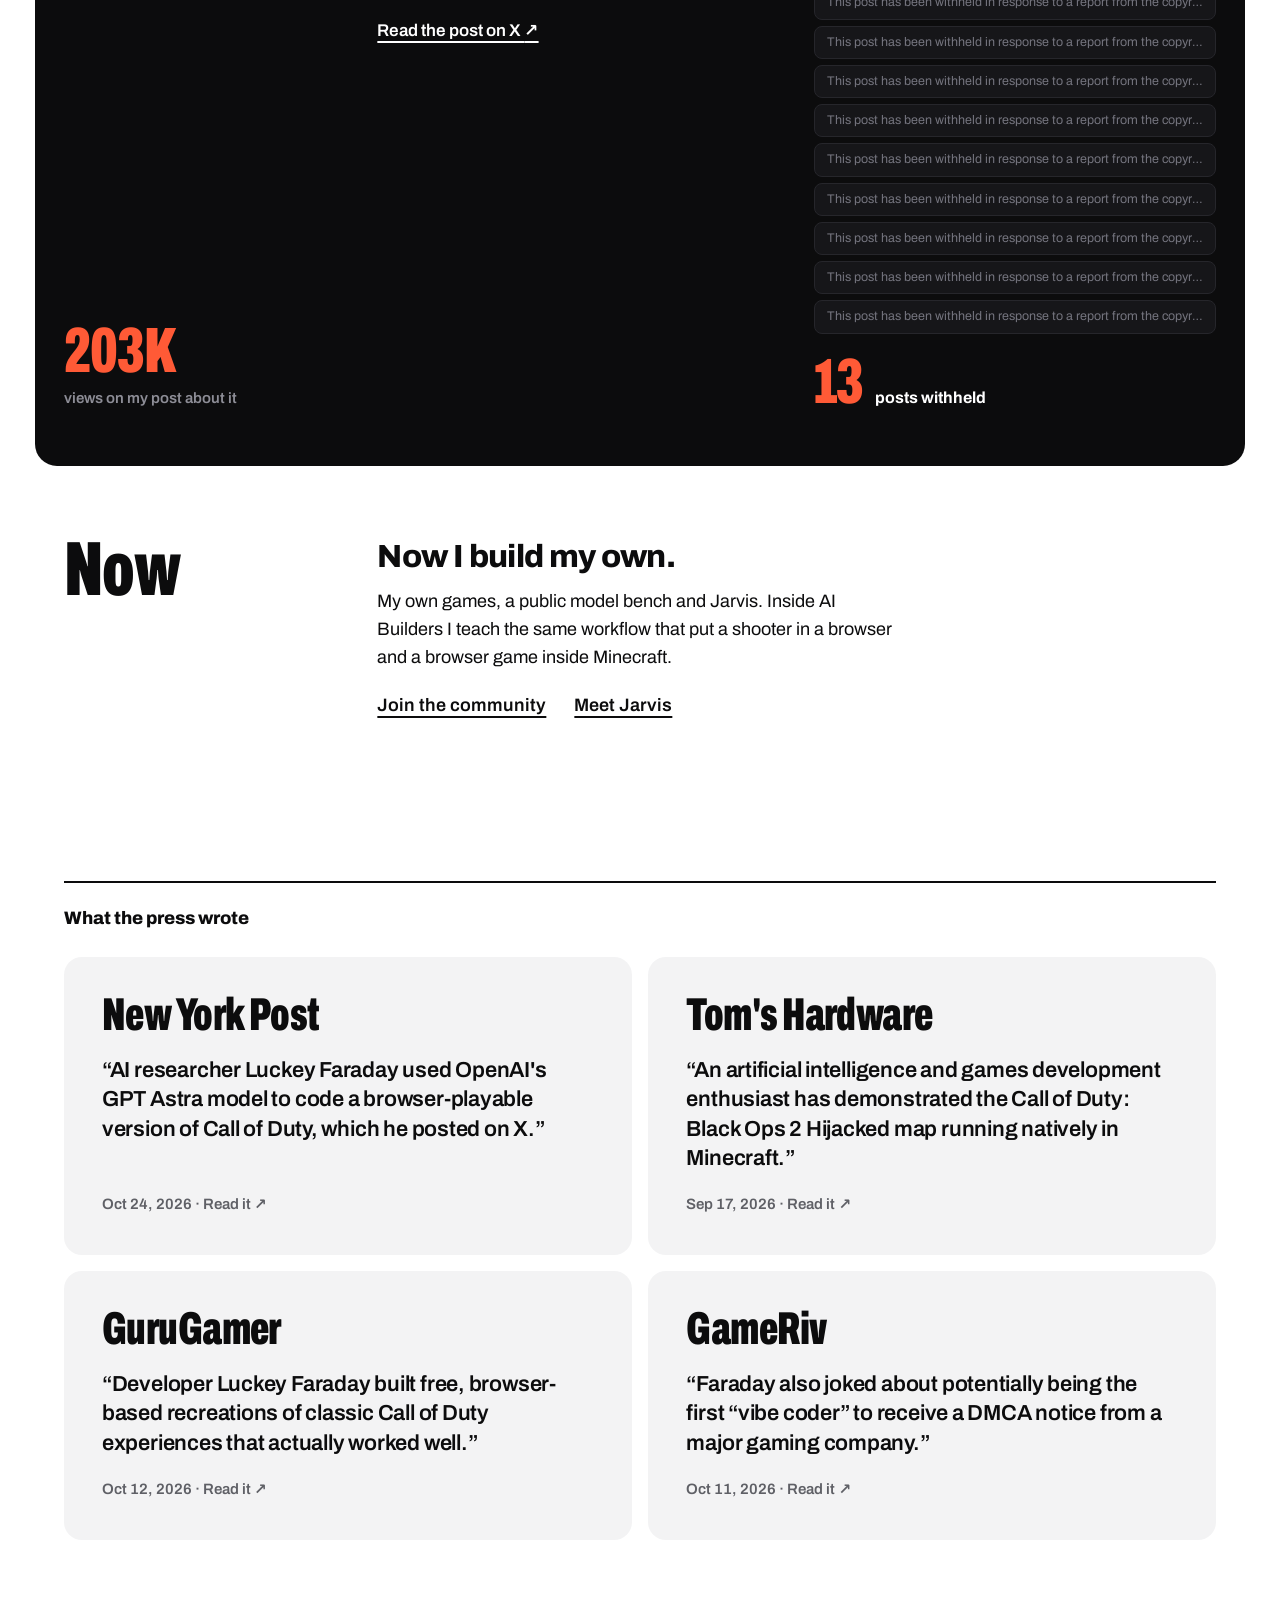
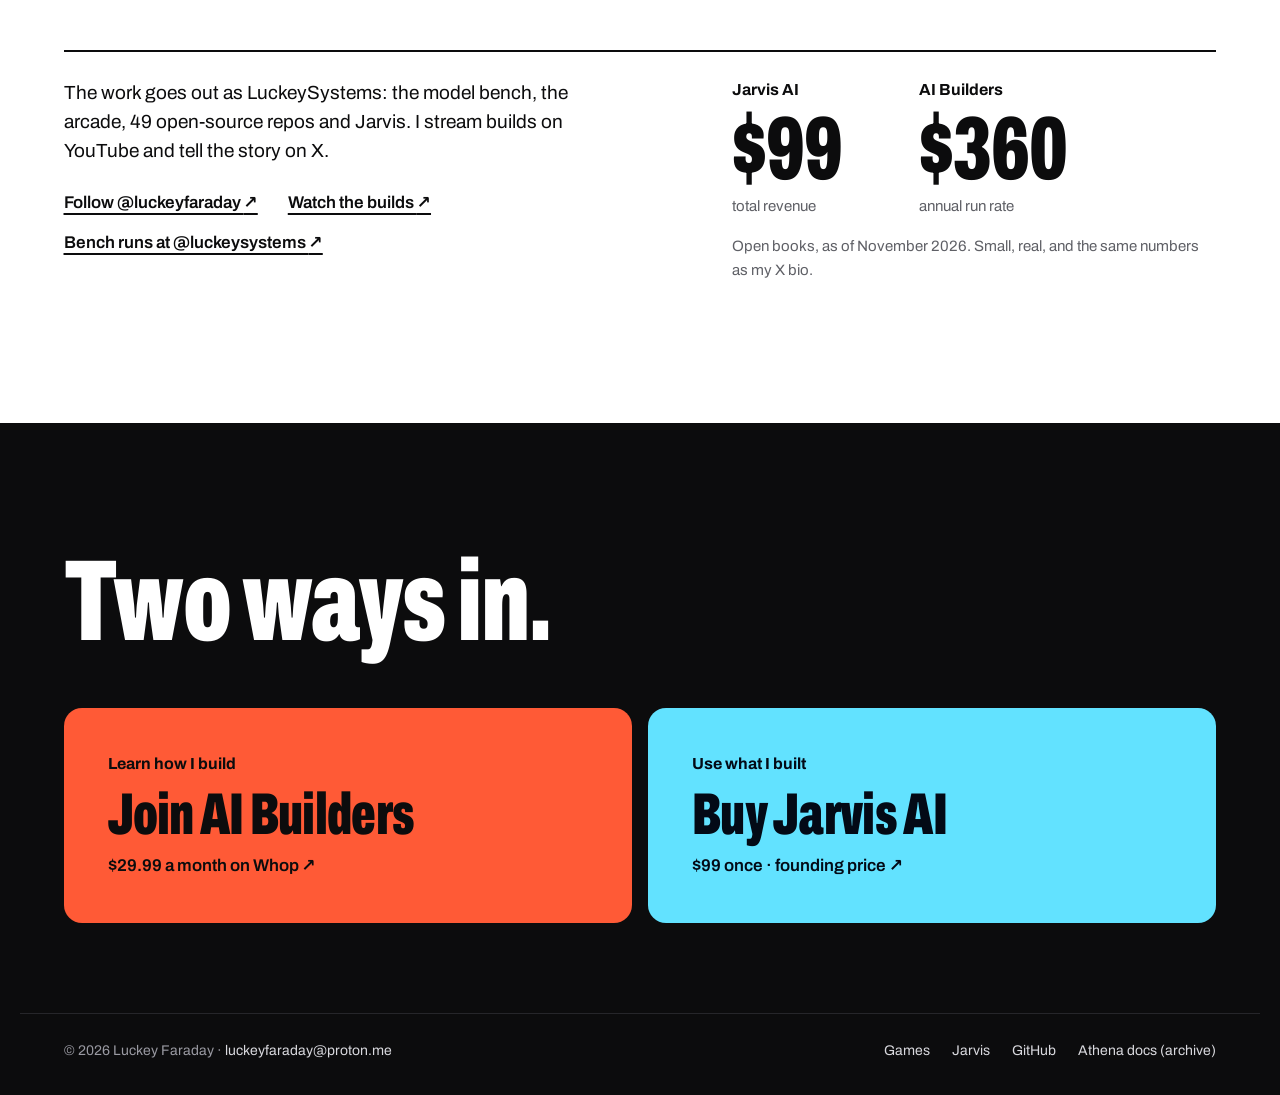
==== commit f6f499c2: "Fix the laggy Jarvis orb The orb clip only changed picture about 4 times a second: the WebGL orb had" ====
--- a/index.html
+++ b/index.html
@@ -86,7 +86,7 @@
           <p class="door-tag">Jarvis AI · desktop app for Windows and Linux</p>
           <h2 class="door-title">Or use what<br />I built.</h2>
           <a class="door-media door-media--orb" href="#jarvis" aria-label="More about Jarvis AI">
-            <video src="assets/jarvis-orb/orb.mp4" poster="assets/jarvis-orb/orb.jpg" width="560" height="560" autoplay muted loop playsinline preload="metadata" aria-label="The Jarvis AI orb shifting between idle, hearing, thinking and speaking"></video>
+            <video src="assets/jarvis-orb/orb.mp4" poster="assets/jarvis-orb/orb.jpg" width="720" height="720" autoplay muted loop playsinline preload="metadata" aria-label="The Jarvis AI orb shifting between idle, hearing, thinking and speaking"></video>
           </a>
           <p class="door-copy">A voice copilot for your coding agents. Say what you want and Jarvis drives Claude Code, Codex, Aider and OpenCode, then reads the results back to you.</p>
           <div class="door-buy">
@@ -214,7 +214,7 @@
         <div class="wrap">
           <div class="offer offer--flip">
             <figure class="orb-stage">
-              <video src="assets/jarvis-orb/orb.mp4" poster="assets/jarvis-orb/orb.jpg" width="560" height="560" autoplay muted loop playsinline preload="metadata" aria-label="The Jarvis AI orb moving through its muted, idle, hearing, thinking and speaking states"></video>
+              <video src="assets/jarvis-orb/orb.mp4" poster="assets/jarvis-orb/orb.jpg" width="720" height="720" autoplay muted loop playsinline preload="metadata" aria-label="The Jarvis AI orb moving through its muted, idle, hearing, thinking and speaking states"></video>
               <figcaption>The real Jarvis orb: muted, idle, hearing, thinking, speaking.</figcaption>
             </figure>
             <div class="offer-text">
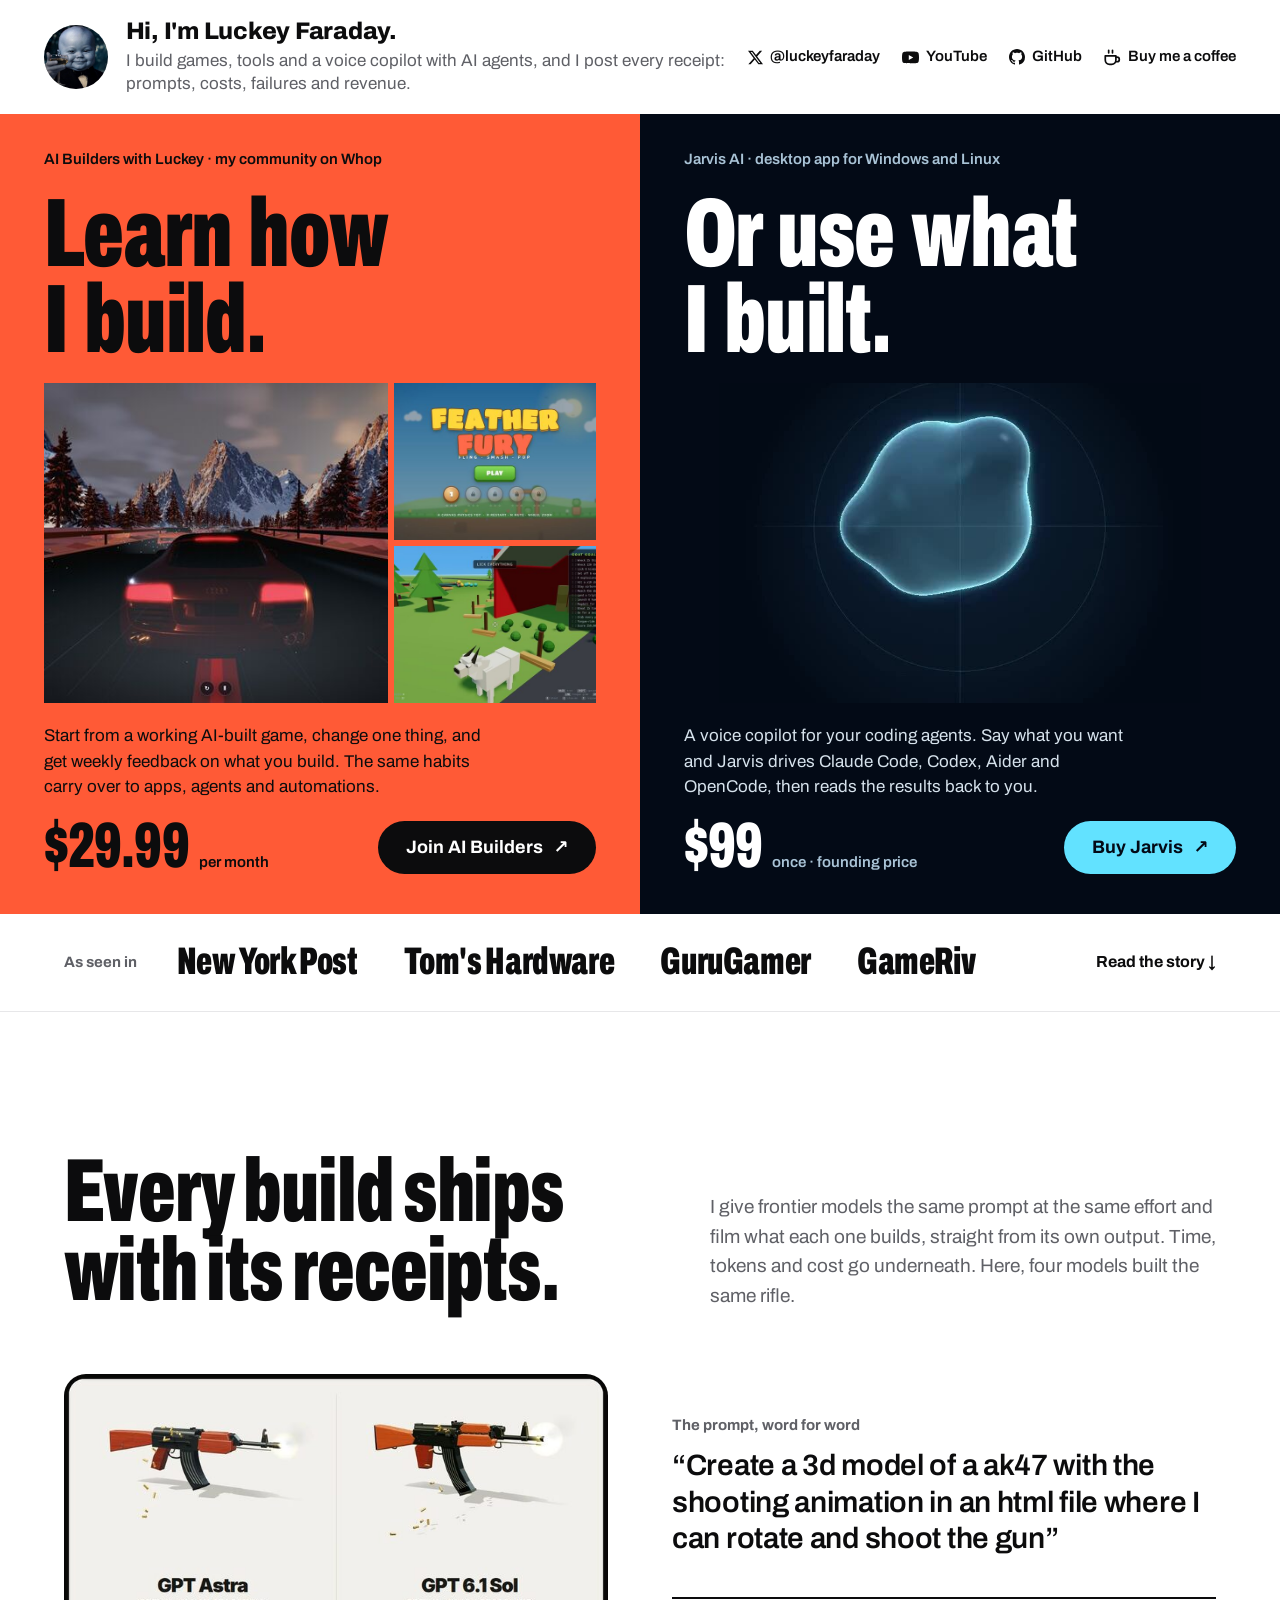
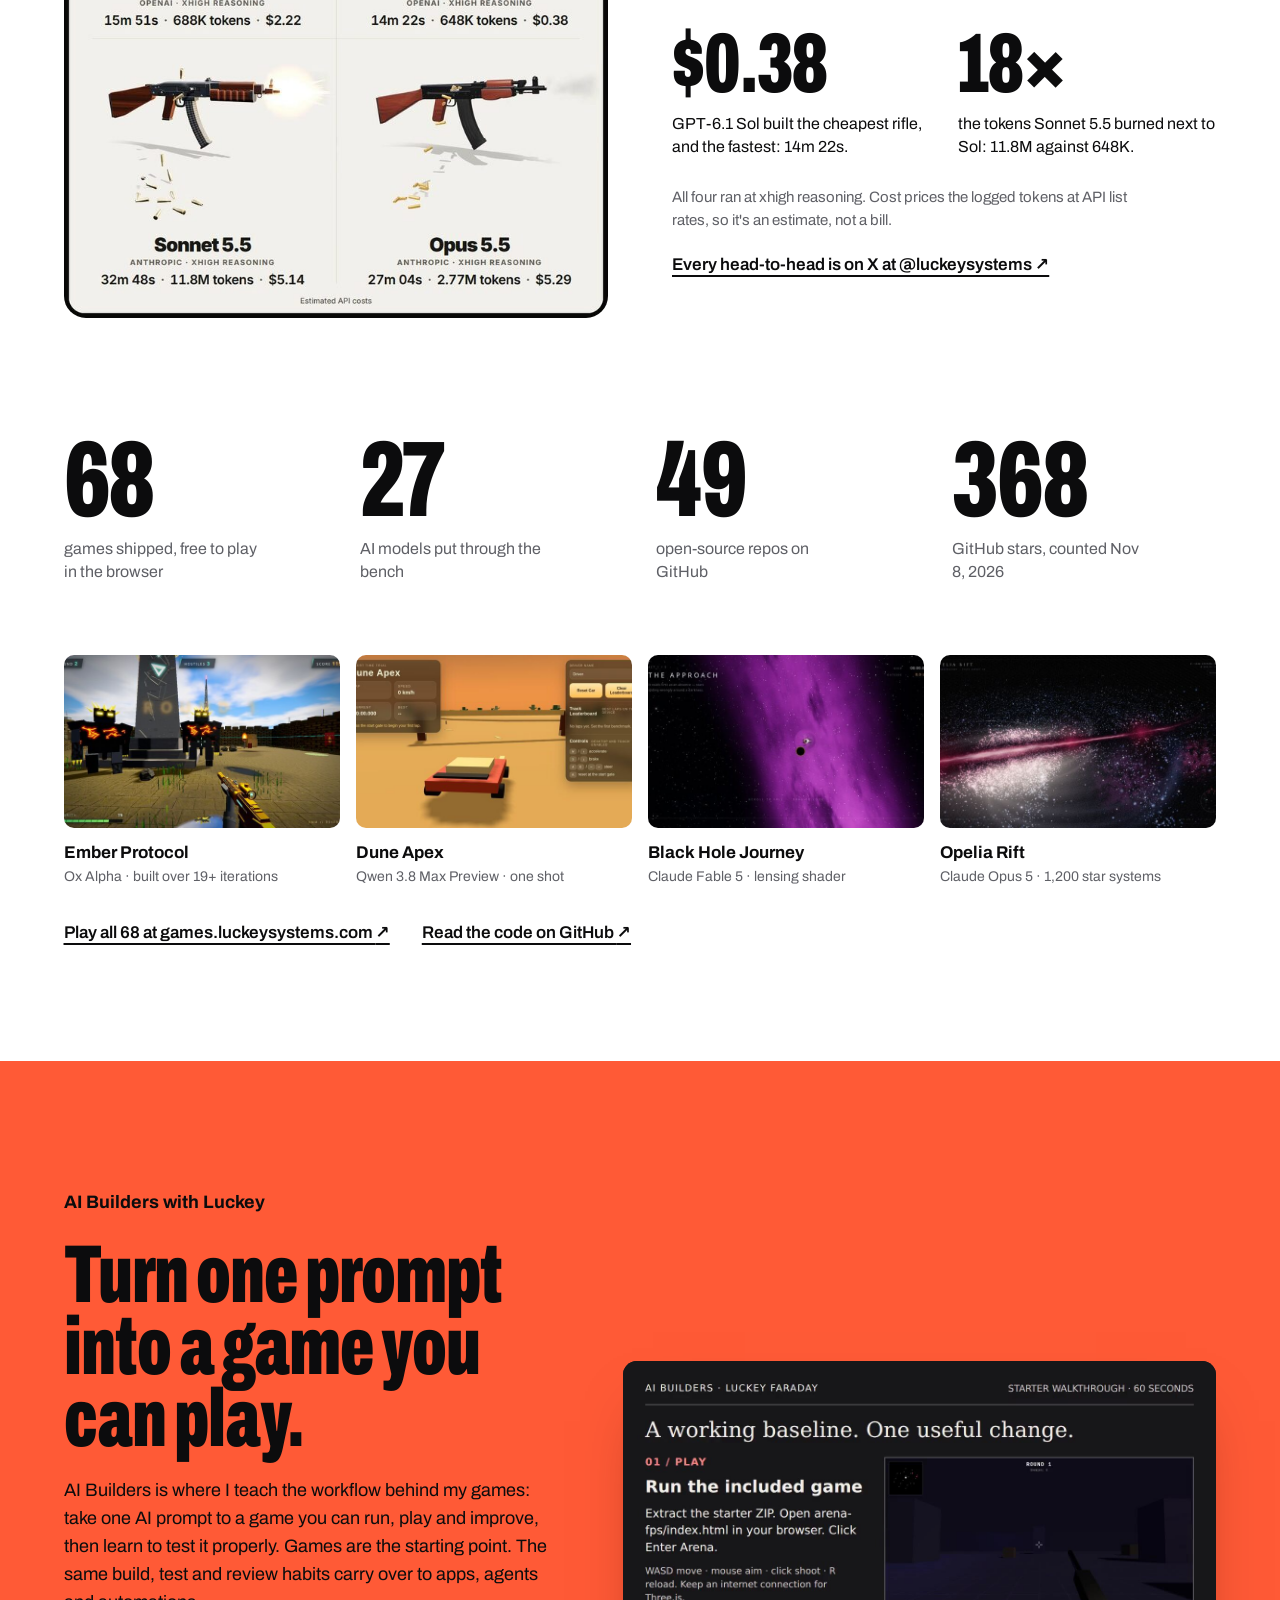
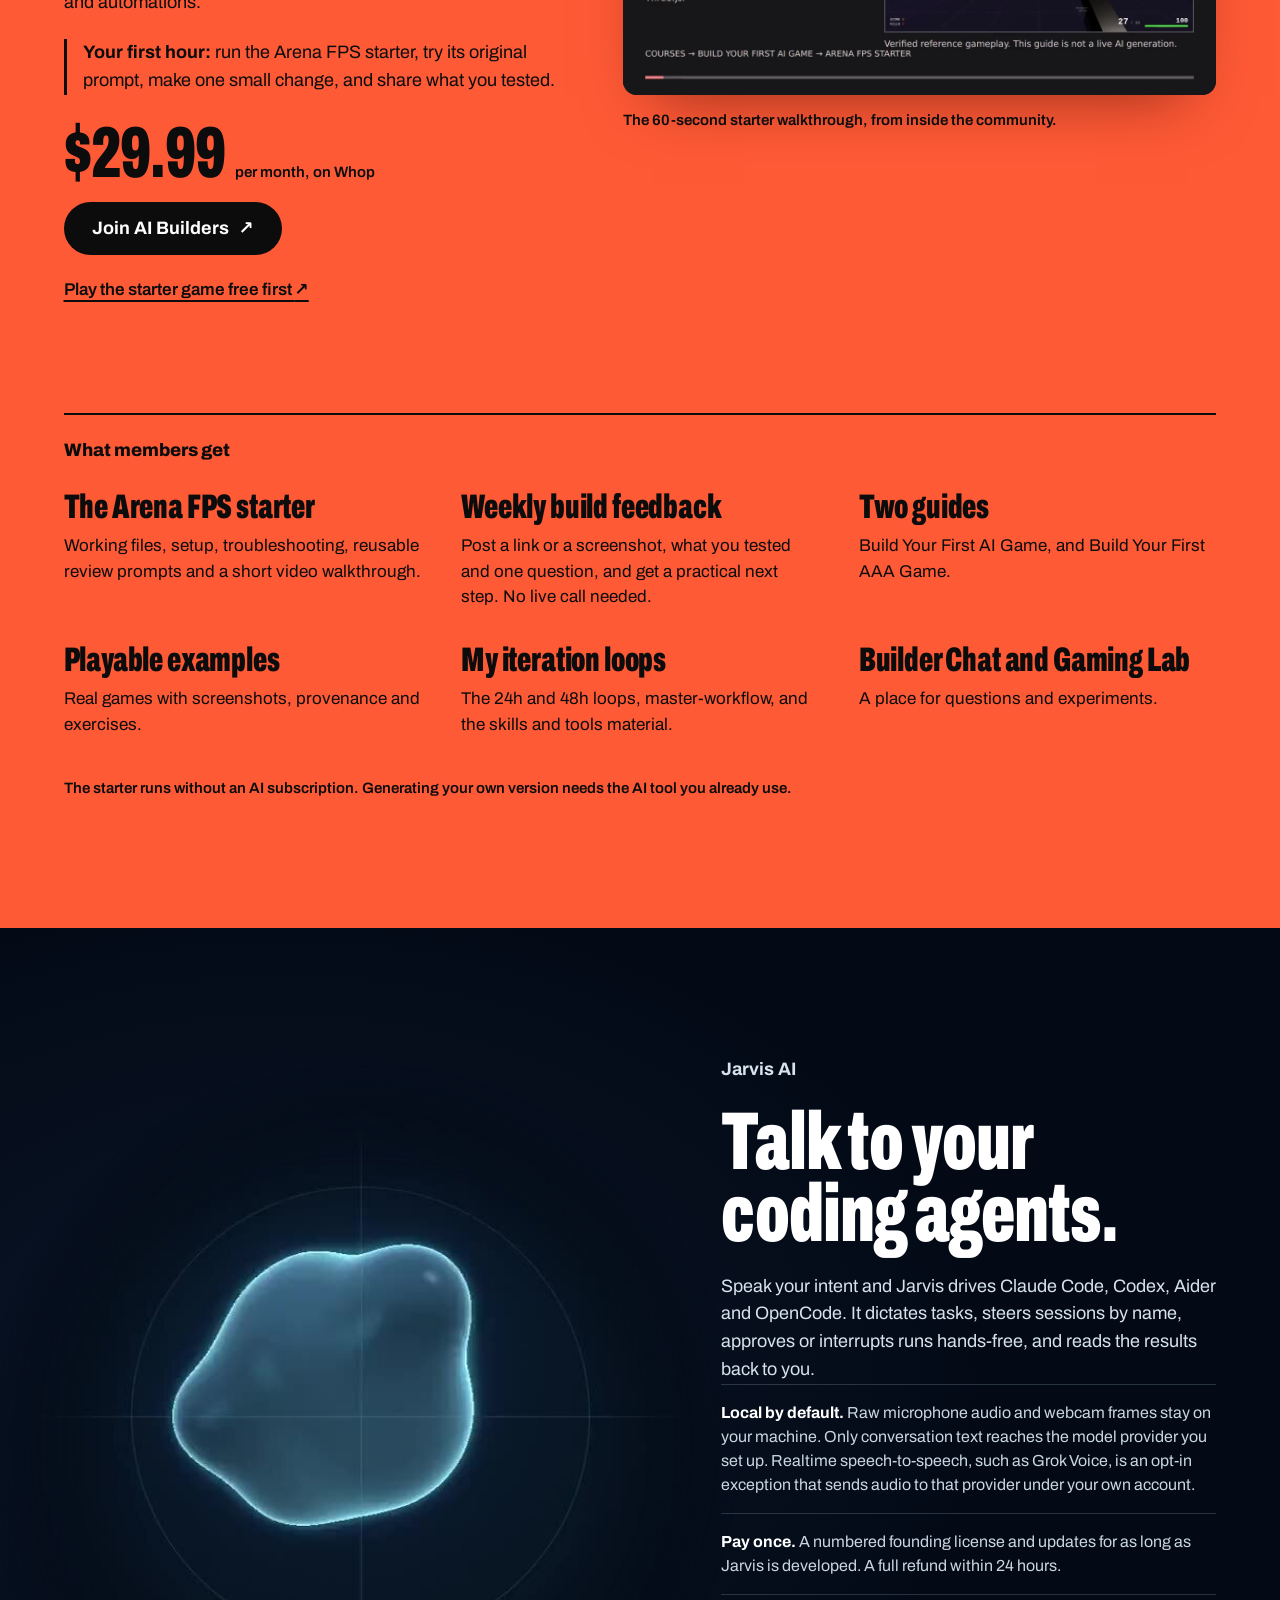
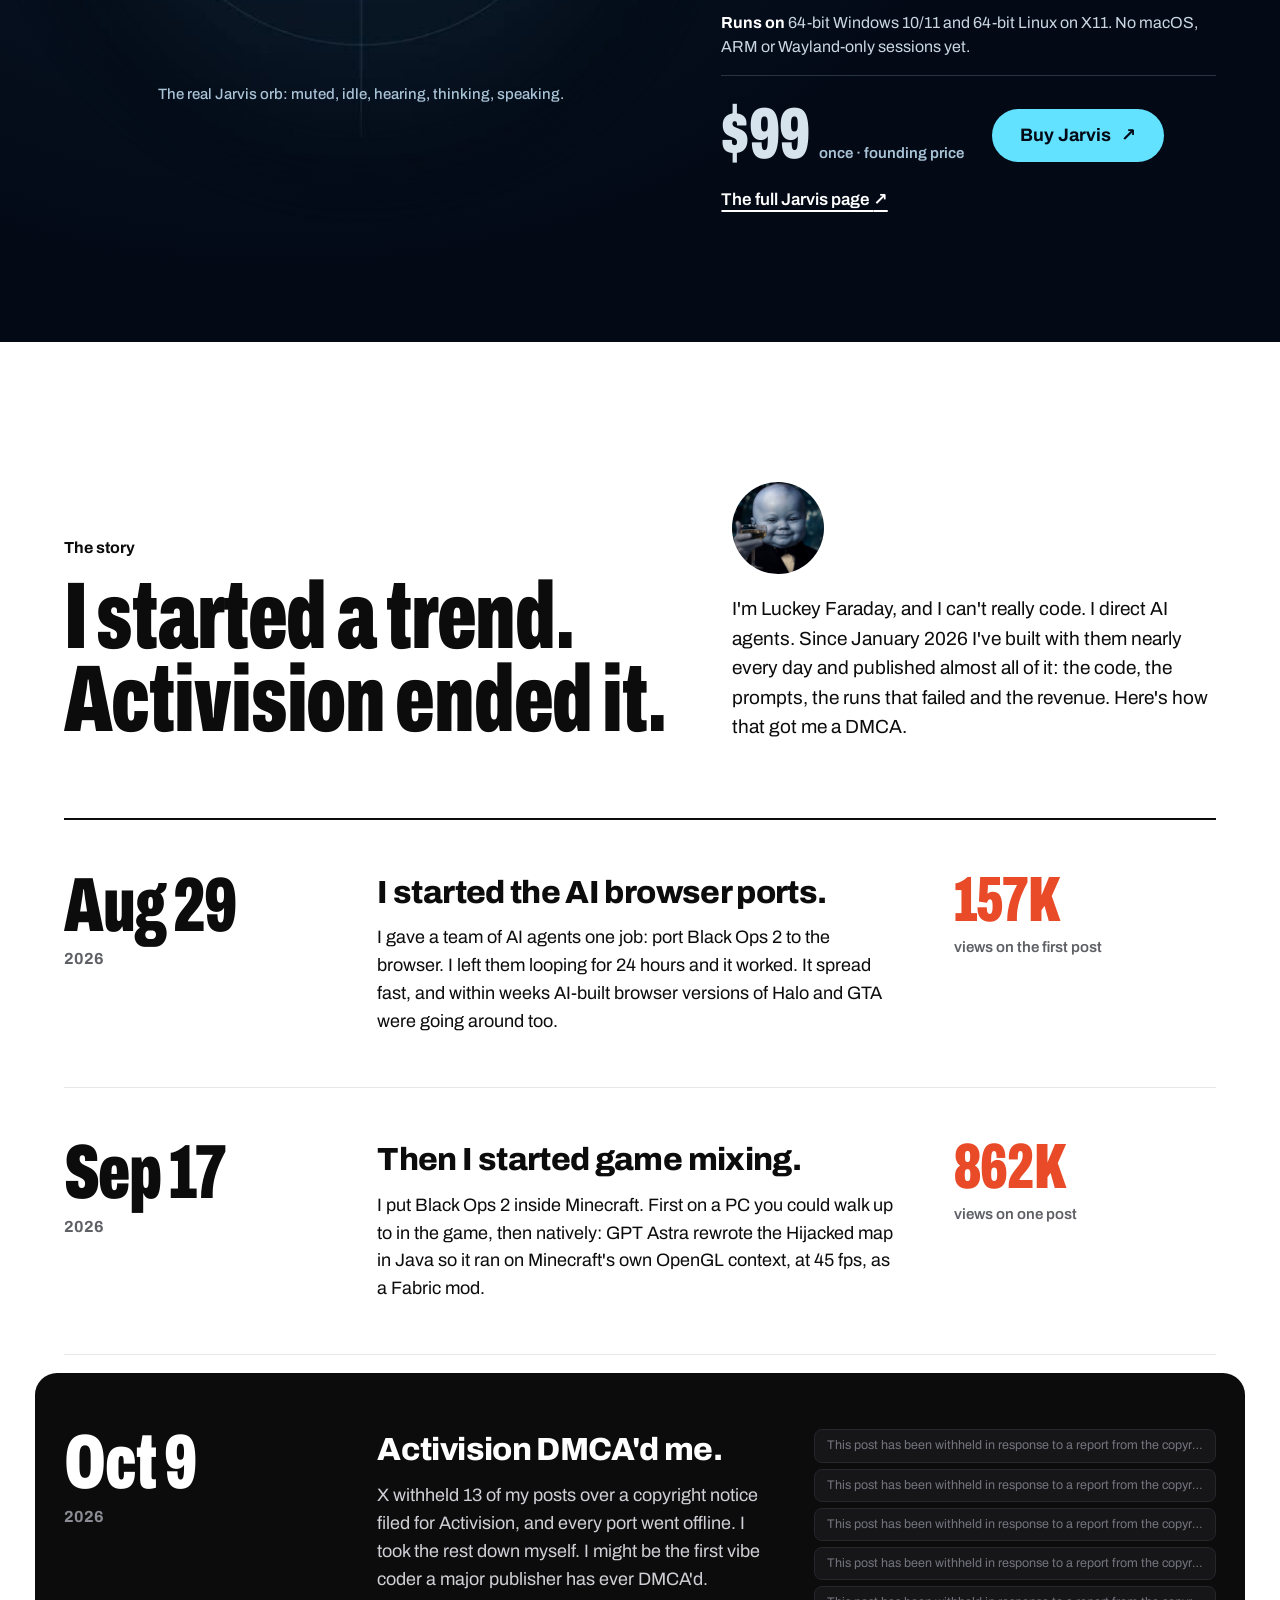
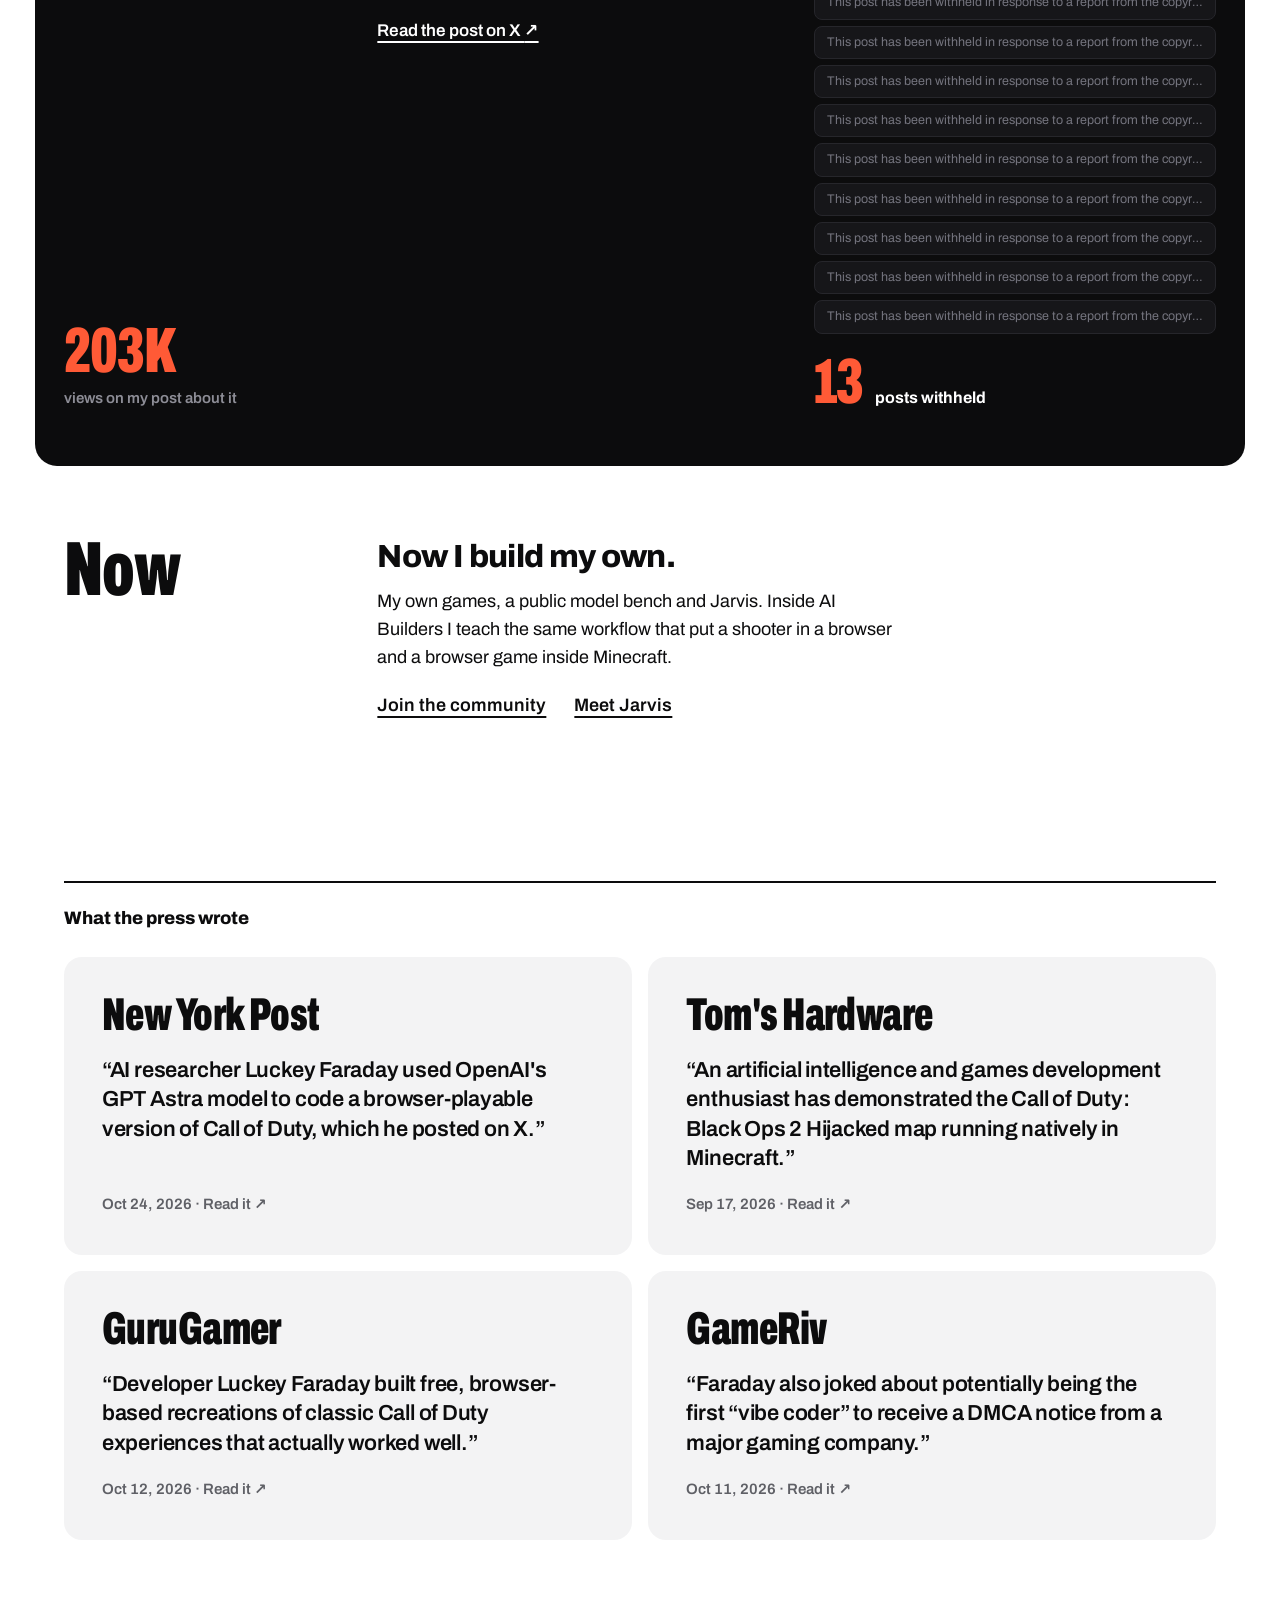
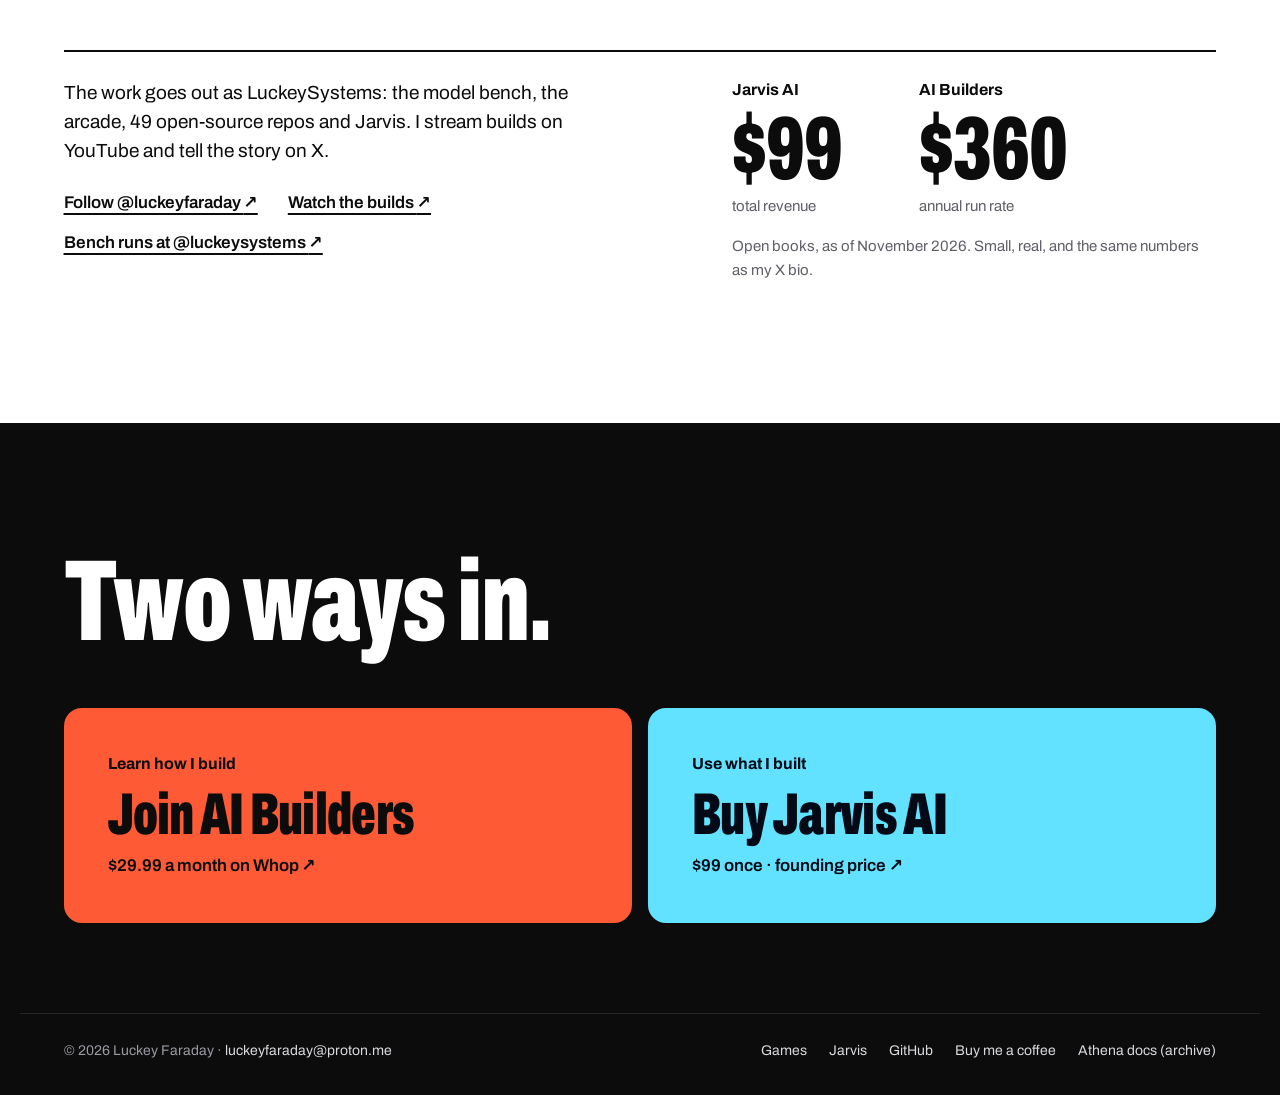
==== commit 711ec2e6: "Add a Buy me a coffee link to the landing page Sits with the X / YouTube / GitHub links in the heade" ====
--- a/index.html
+++ b/index.html
@@ -60,6 +60,10 @@
           <svg viewBox="0 0 16 16" width="16" height="16" fill="currentColor" aria-hidden="true"><path d="M8 0C3.58 0 0 3.58 0 8c0 3.54 2.29 6.53 5.47 7.59.4.07.55-.17.55-.38 0-.19-.01-.82-.01-1.49-2.01.37-2.53-.49-2.69-.94-.09-.23-.48-.94-.82-1.13-.28-.15-.68-.52-.01-.53.63-.01 1.08.58 1.23.82.72 1.21 1.87.87 2.33.66.07-.52.28-.87.51-1.07-1.78-.2-3.64-.89-3.64-3.95 0-.87.31-1.59.82-2.15-.08-.2-.36-1.02.08-2.12 0 0 .67-.21 2.2.82.64-.18 1.32-.27 2-.27s1.36.09 2 .27c1.53-1.04 2.2-.82 2.2-.82.44 1.1.16 1.92.08 2.12.51.56.82 1.27.82 2.15 0 3.07-1.87 3.75-3.65 3.95.29.25.54.73.54 1.48 0 1.07-.01 1.93-.01 2.2 0 .21.15.46.55.38A8.01 8.01 0 0 0 16 8c0-4.42-3.58-8-8-8Z"/></svg>
           <span>GitHub</span>
         </a>
+        <a href="https://buymeacoffee.com/luckeyfaraday" target="_blank" rel="noopener" aria-label="Buy me a coffee">
+          <svg viewBox="2 1 20 20" width="17" height="17" fill="none" stroke="currentColor" stroke-width="2" stroke-linecap="round" stroke-linejoin="round" aria-hidden="true"><path d="M3.5 9h12.5v5a5 5 0 0 1-5 5H8.5a5 5 0 0 1-5-5V9Z"/><path d="M16 10.5h1.25a2.75 2.75 0 0 1 0 5.5H16"/><path d="M7.5 2.5v3M12 2.5v3"/></svg>
+          <span>Buy me a coffee</span>
+        </a>
       </nav>
     </header>
 
@@ -384,6 +388,7 @@
           <a href="https://games.luckeysystems.com">Games</a>
           <a href="https://jarvis.luckeysystems.com">Jarvis</a>
           <a href="https://github.com/luckeyfaraday" target="_blank" rel="noopener">GitHub</a>
+          <a href="https://buymeacoffee.com/luckeyfaraday" target="_blank" rel="noopener">Buy me a coffee</a>
           <a href="https://docs.luckeysystems.com">Athena docs (archive)</a>
         </p>
       </div>
